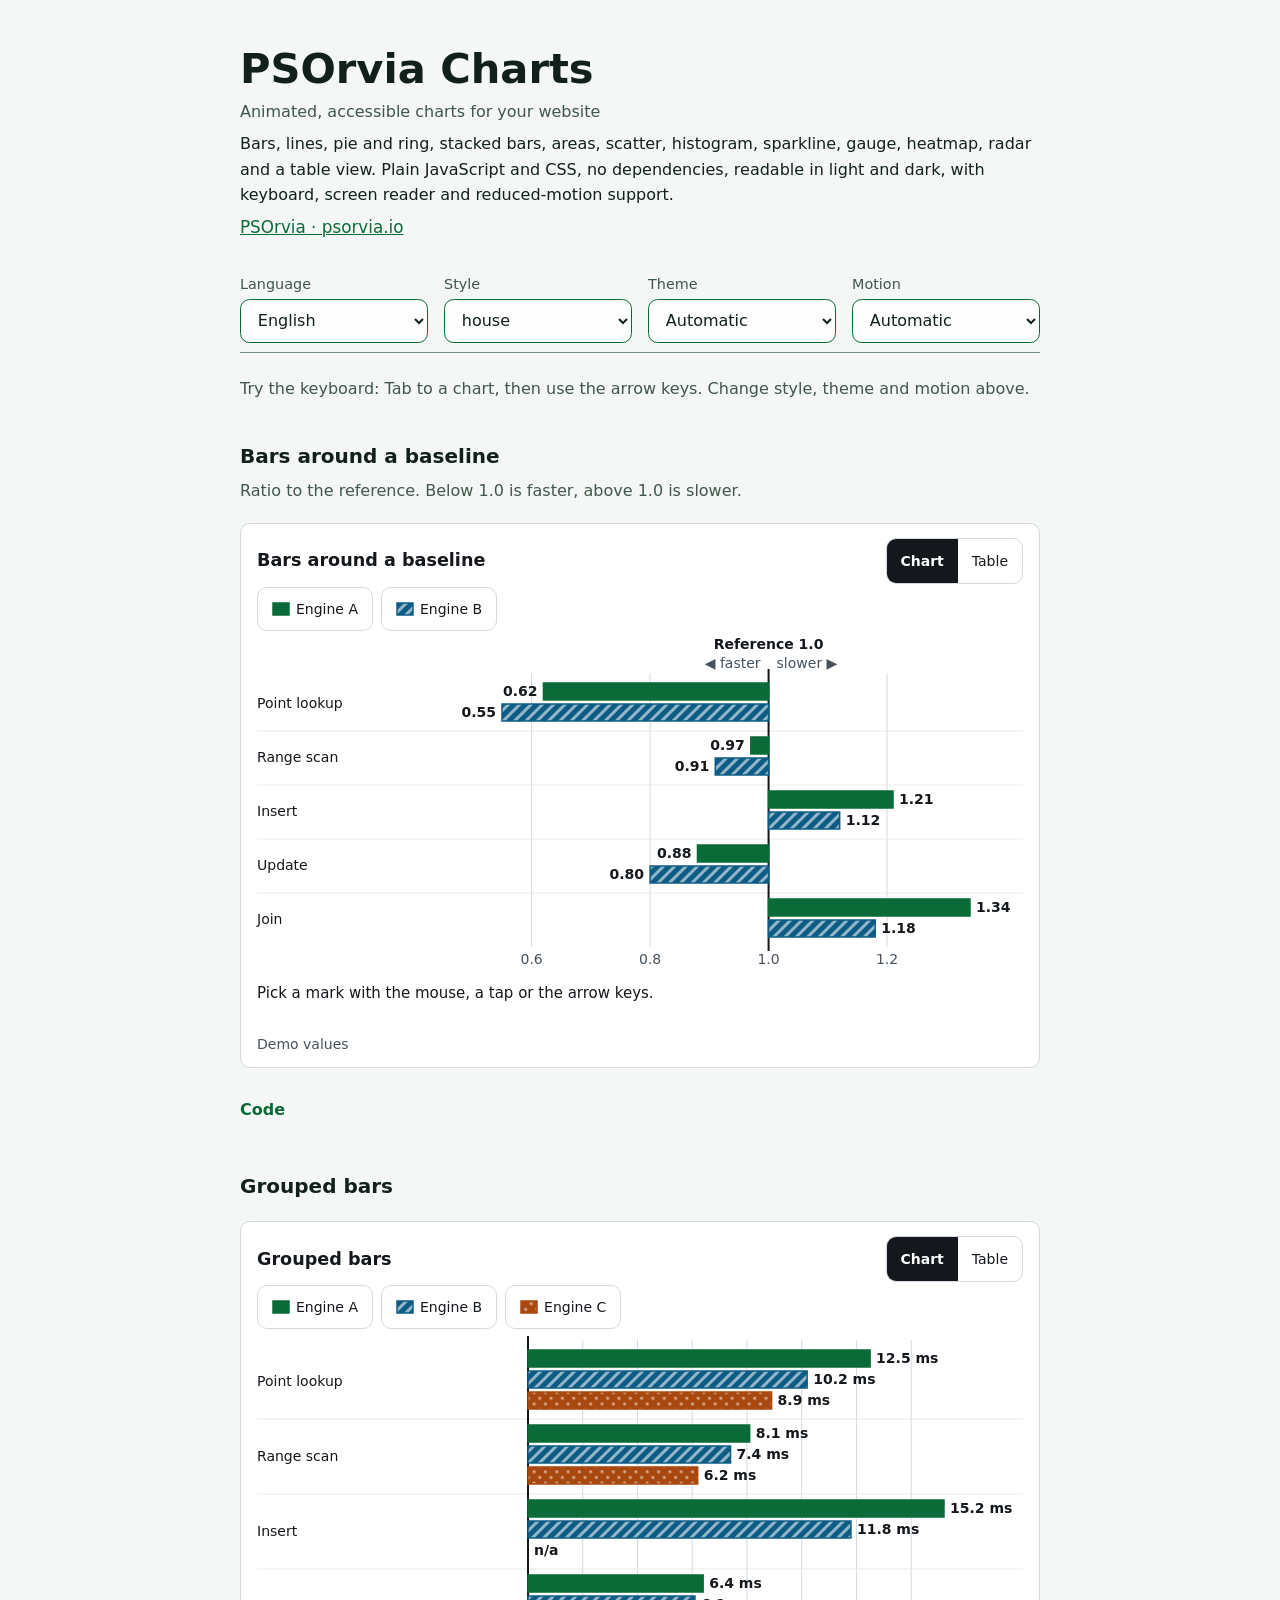
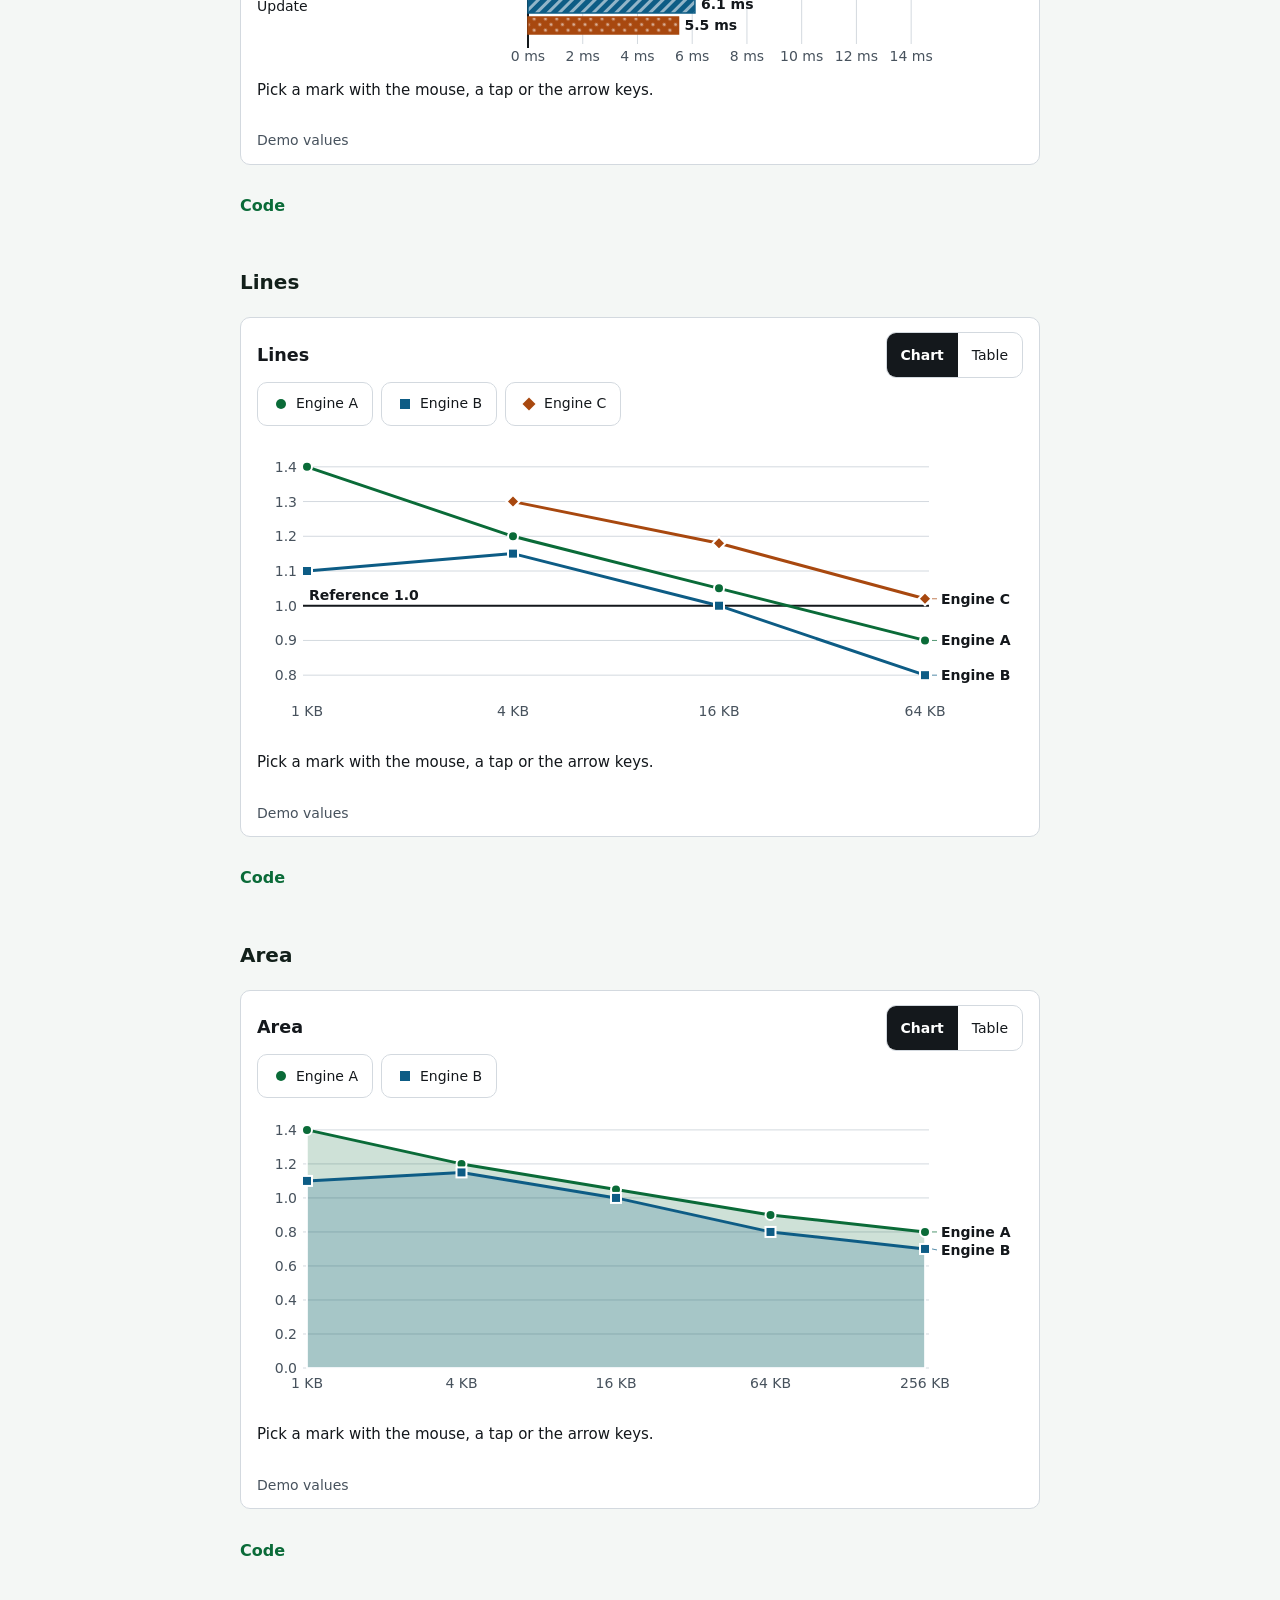
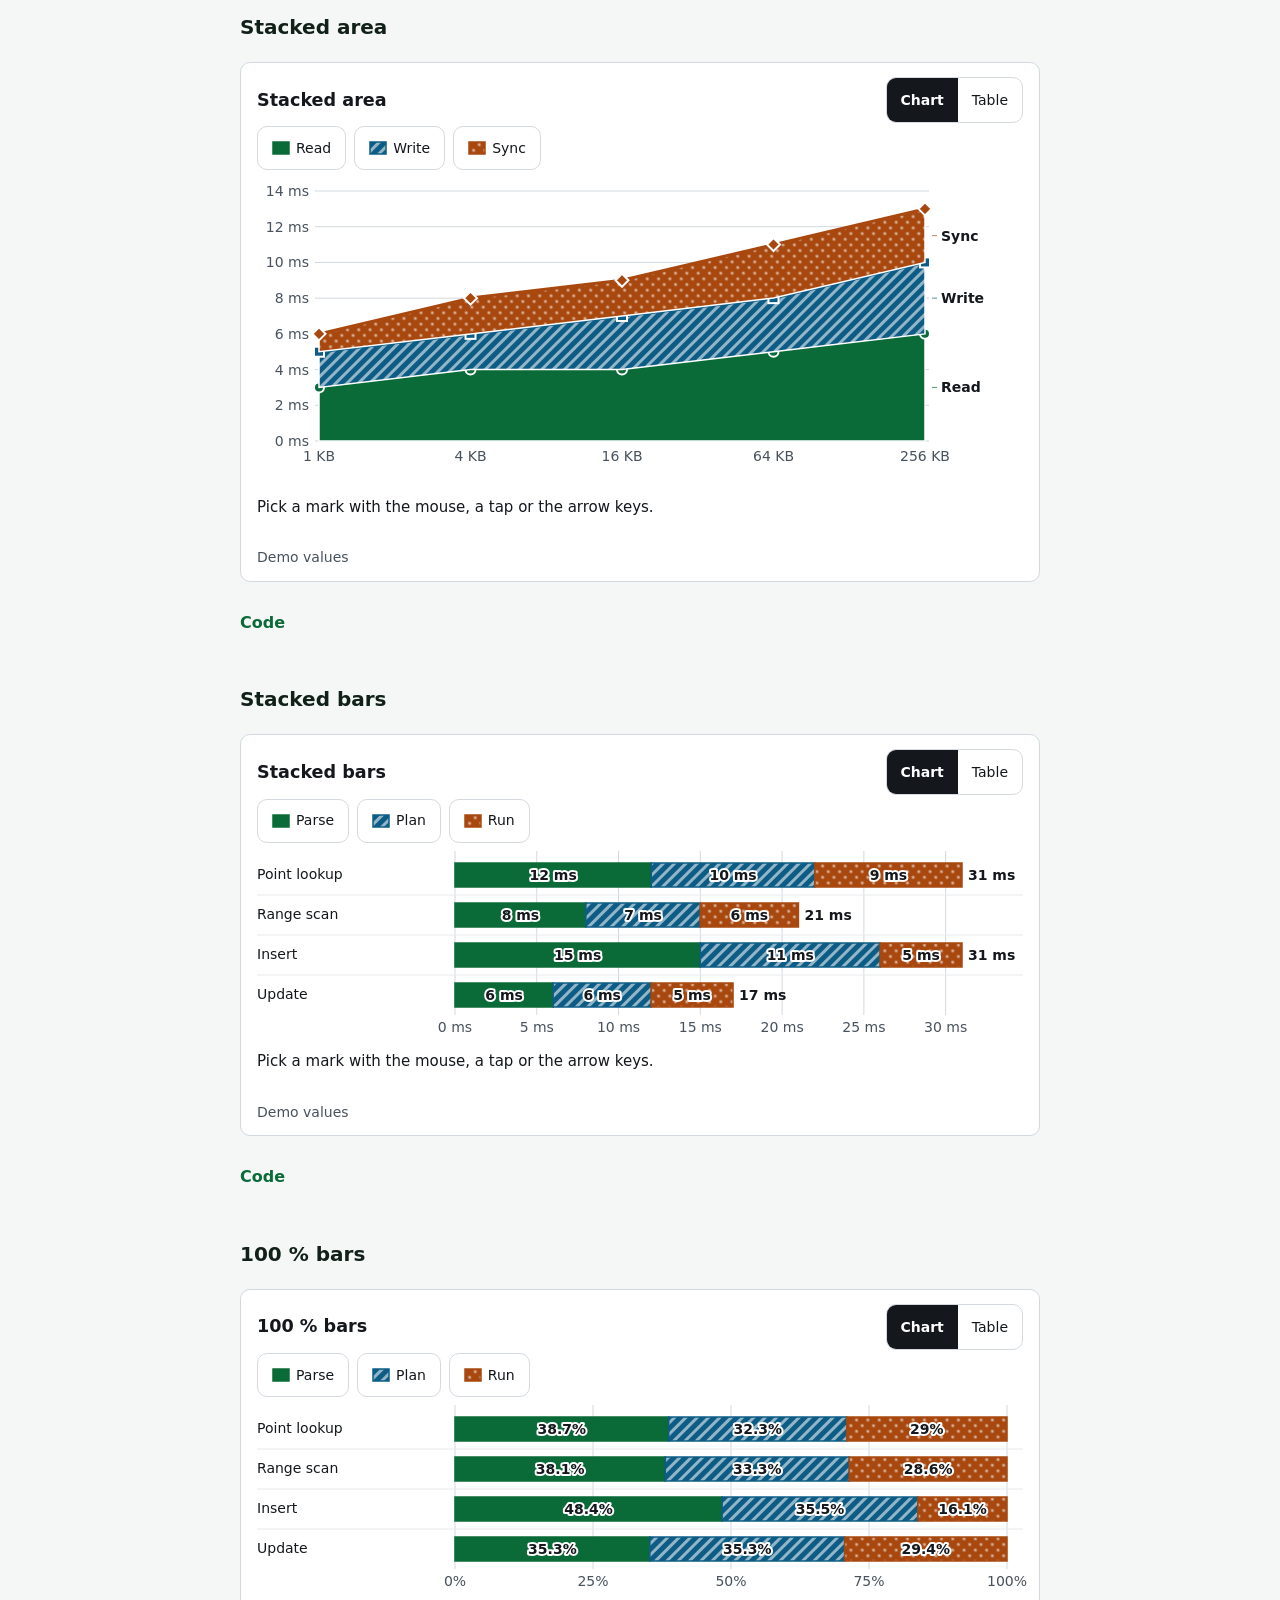
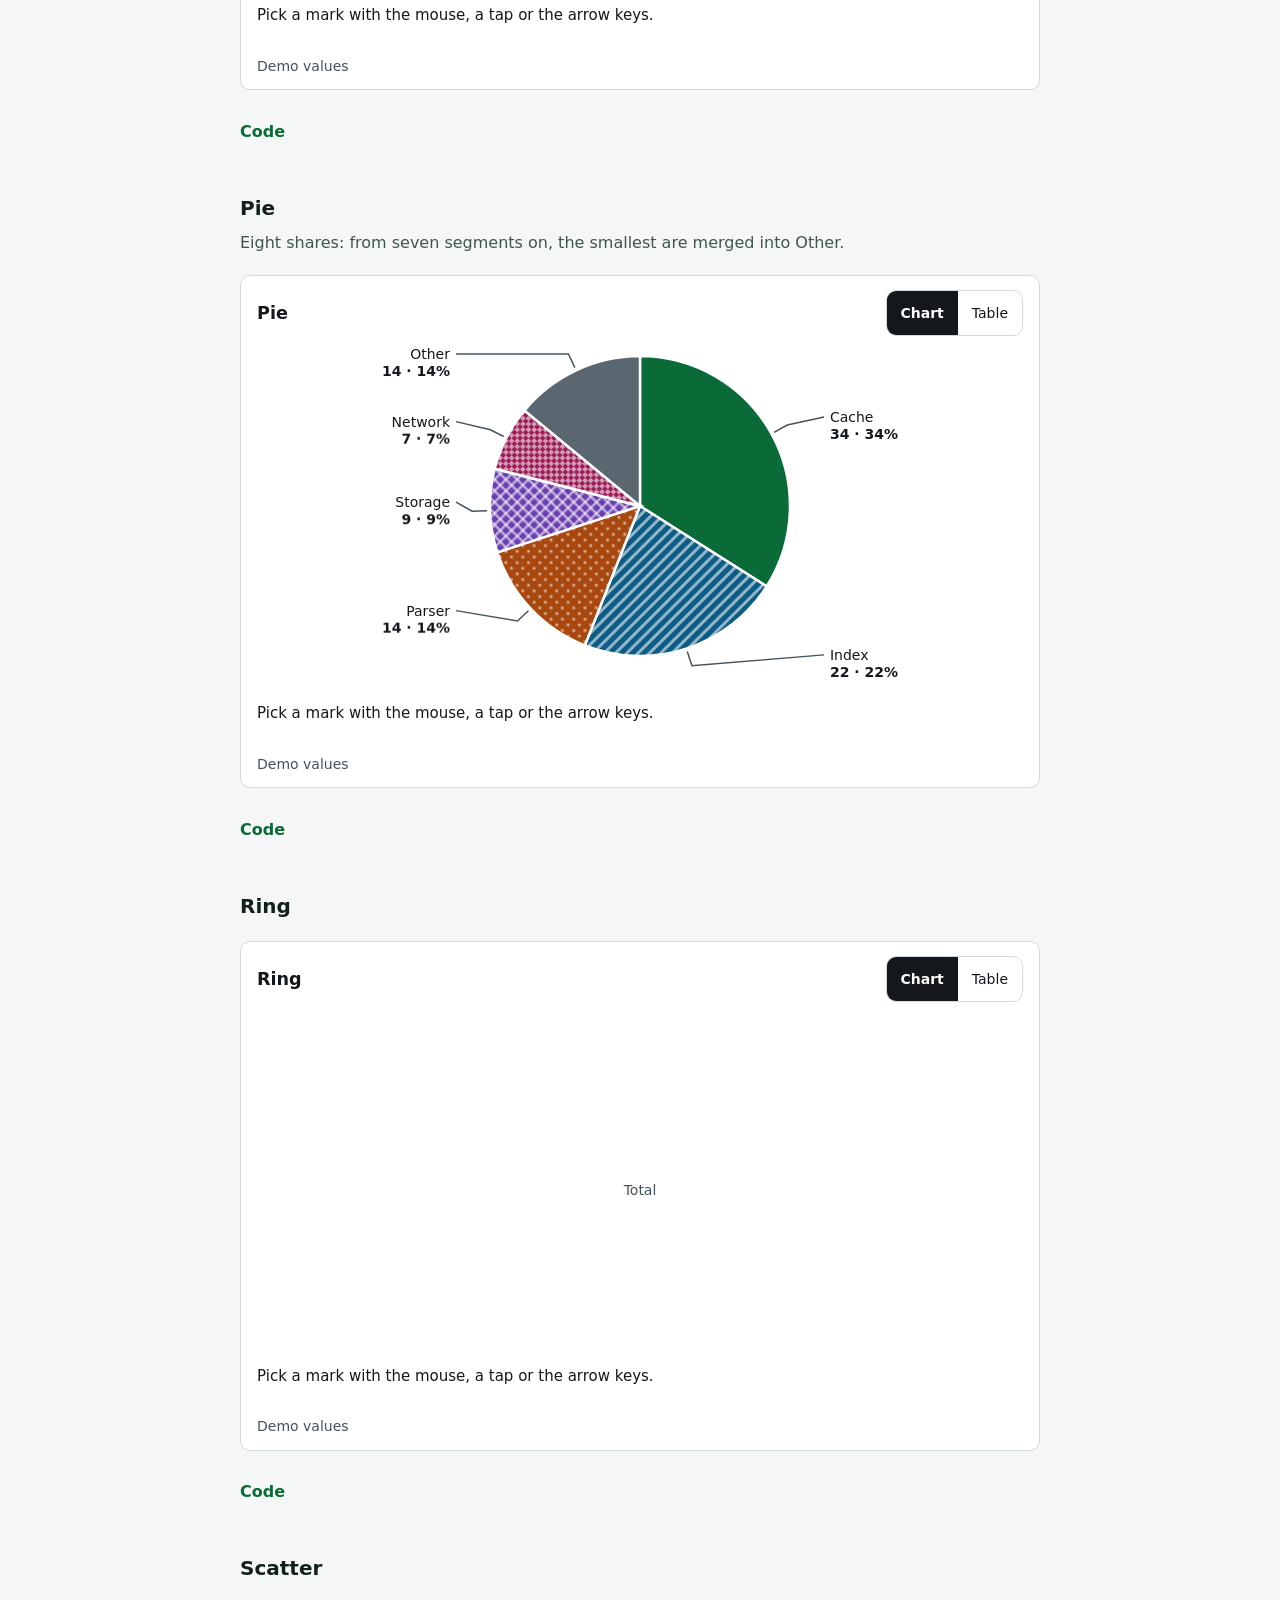
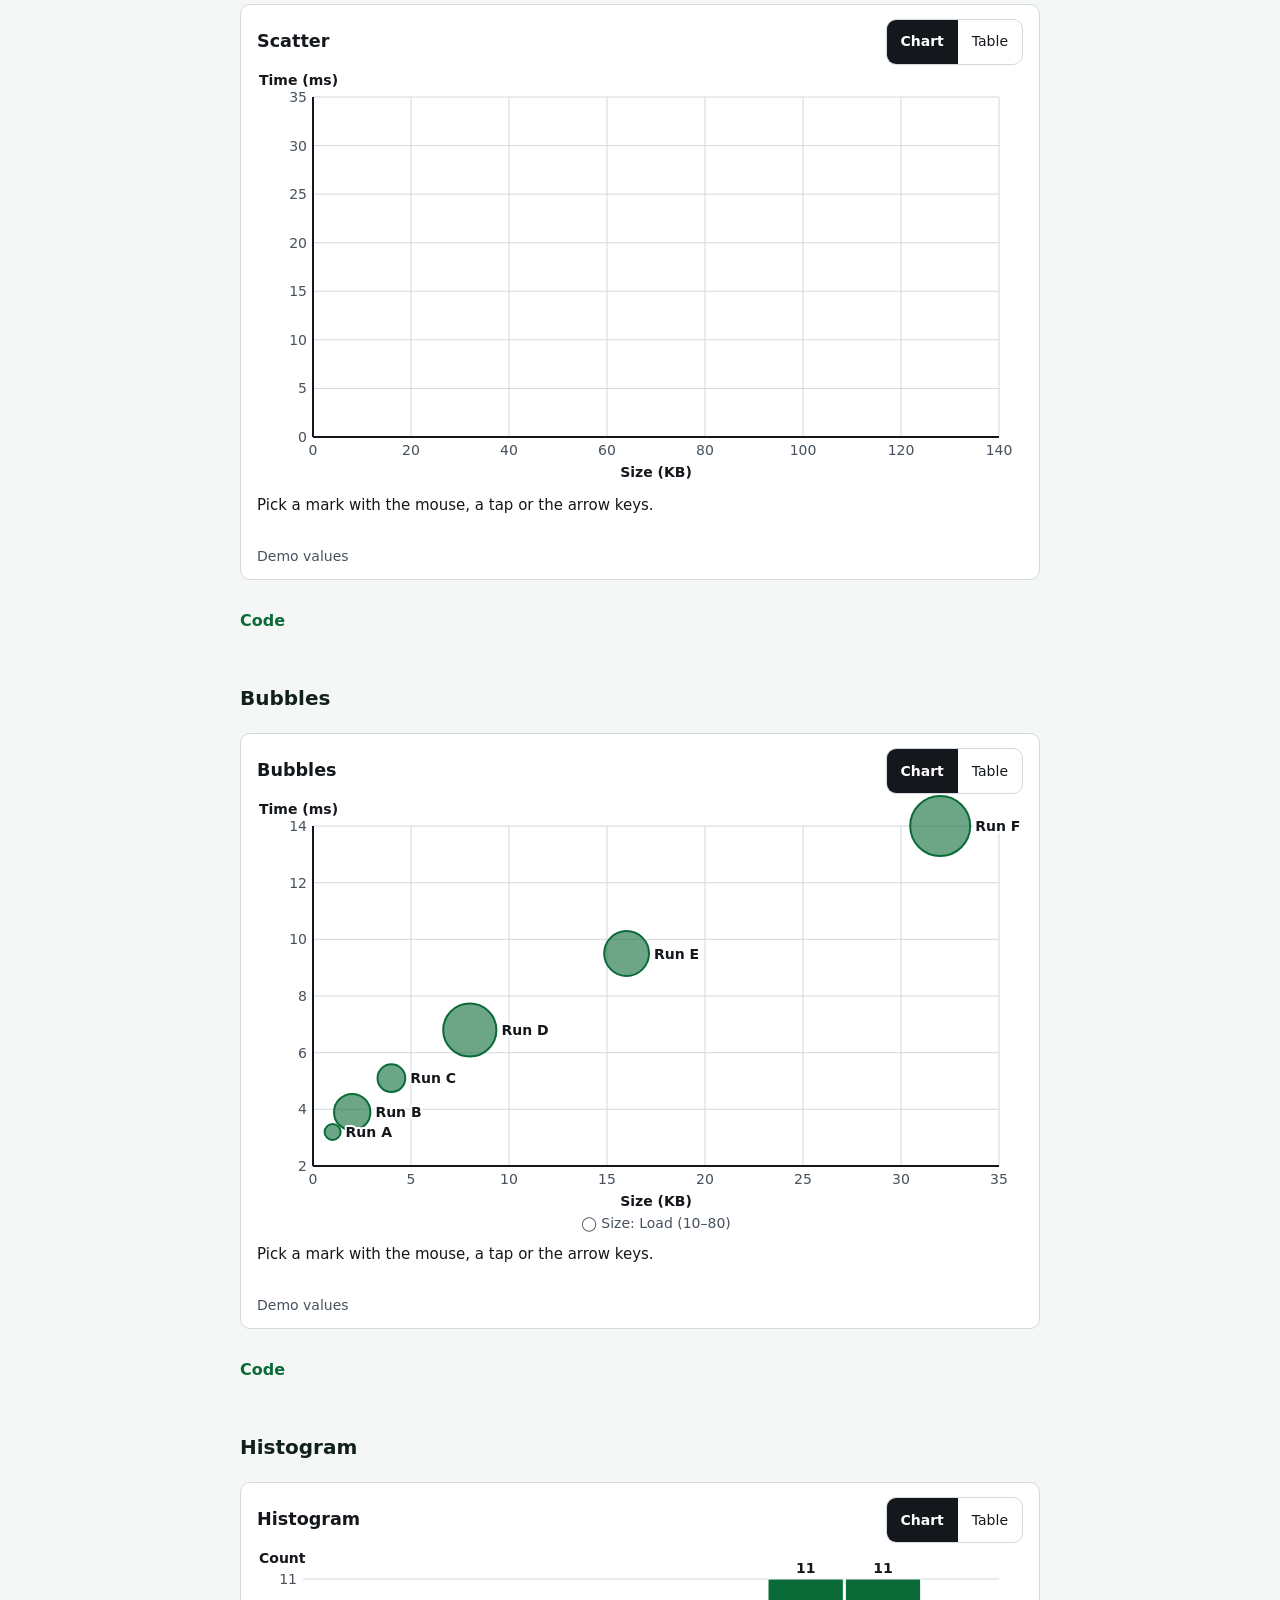
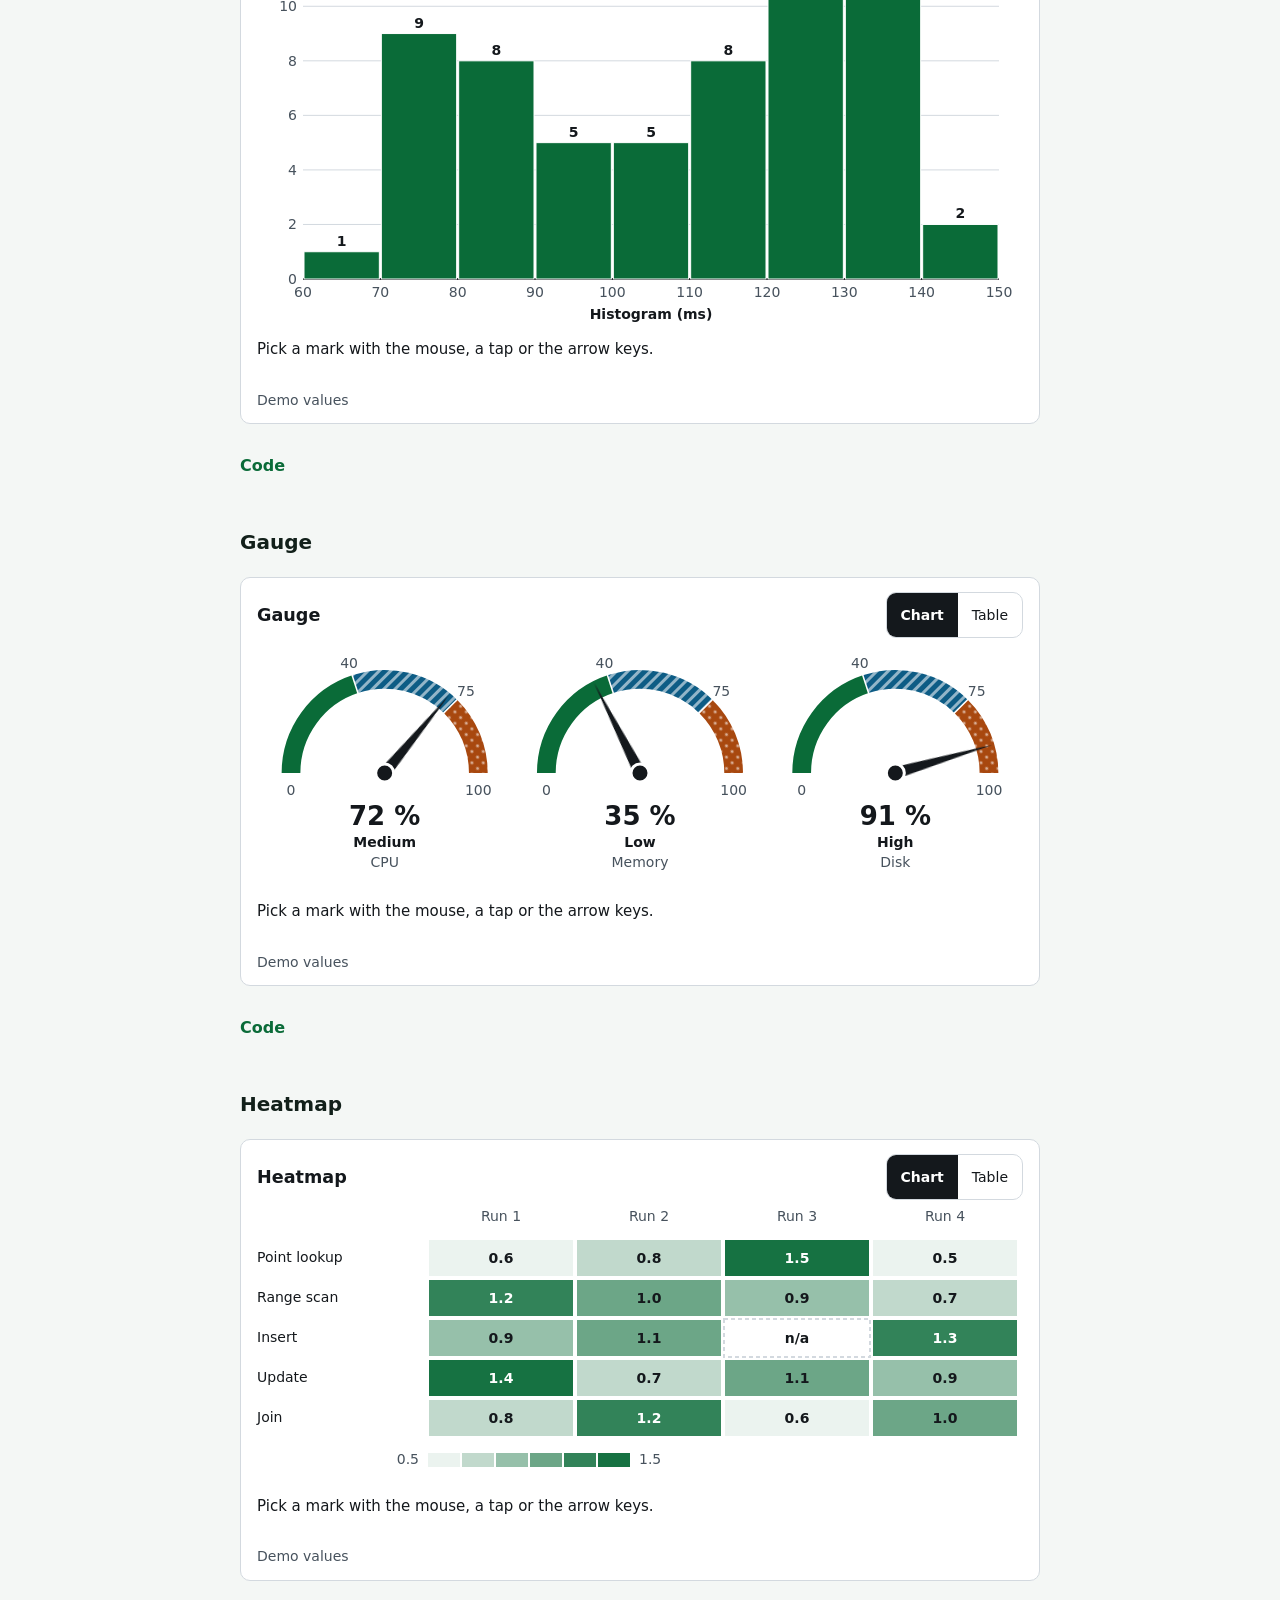
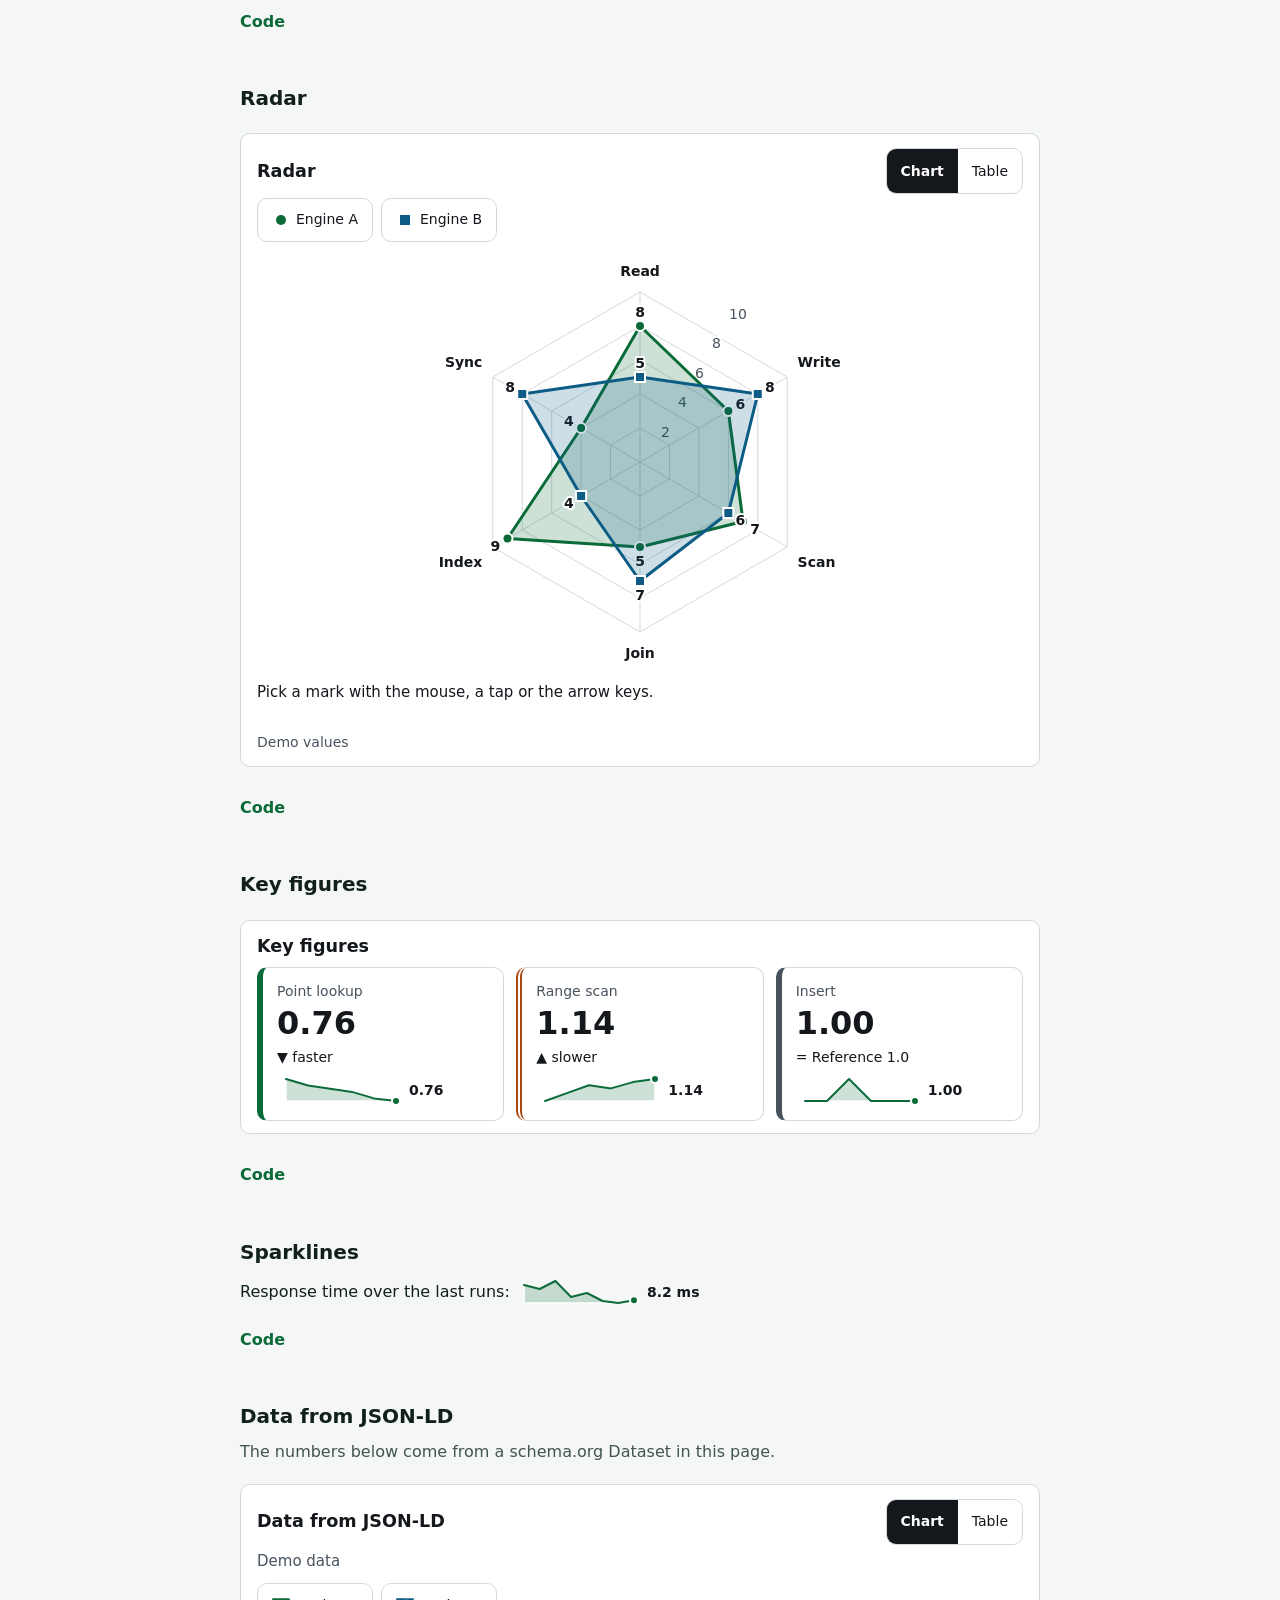
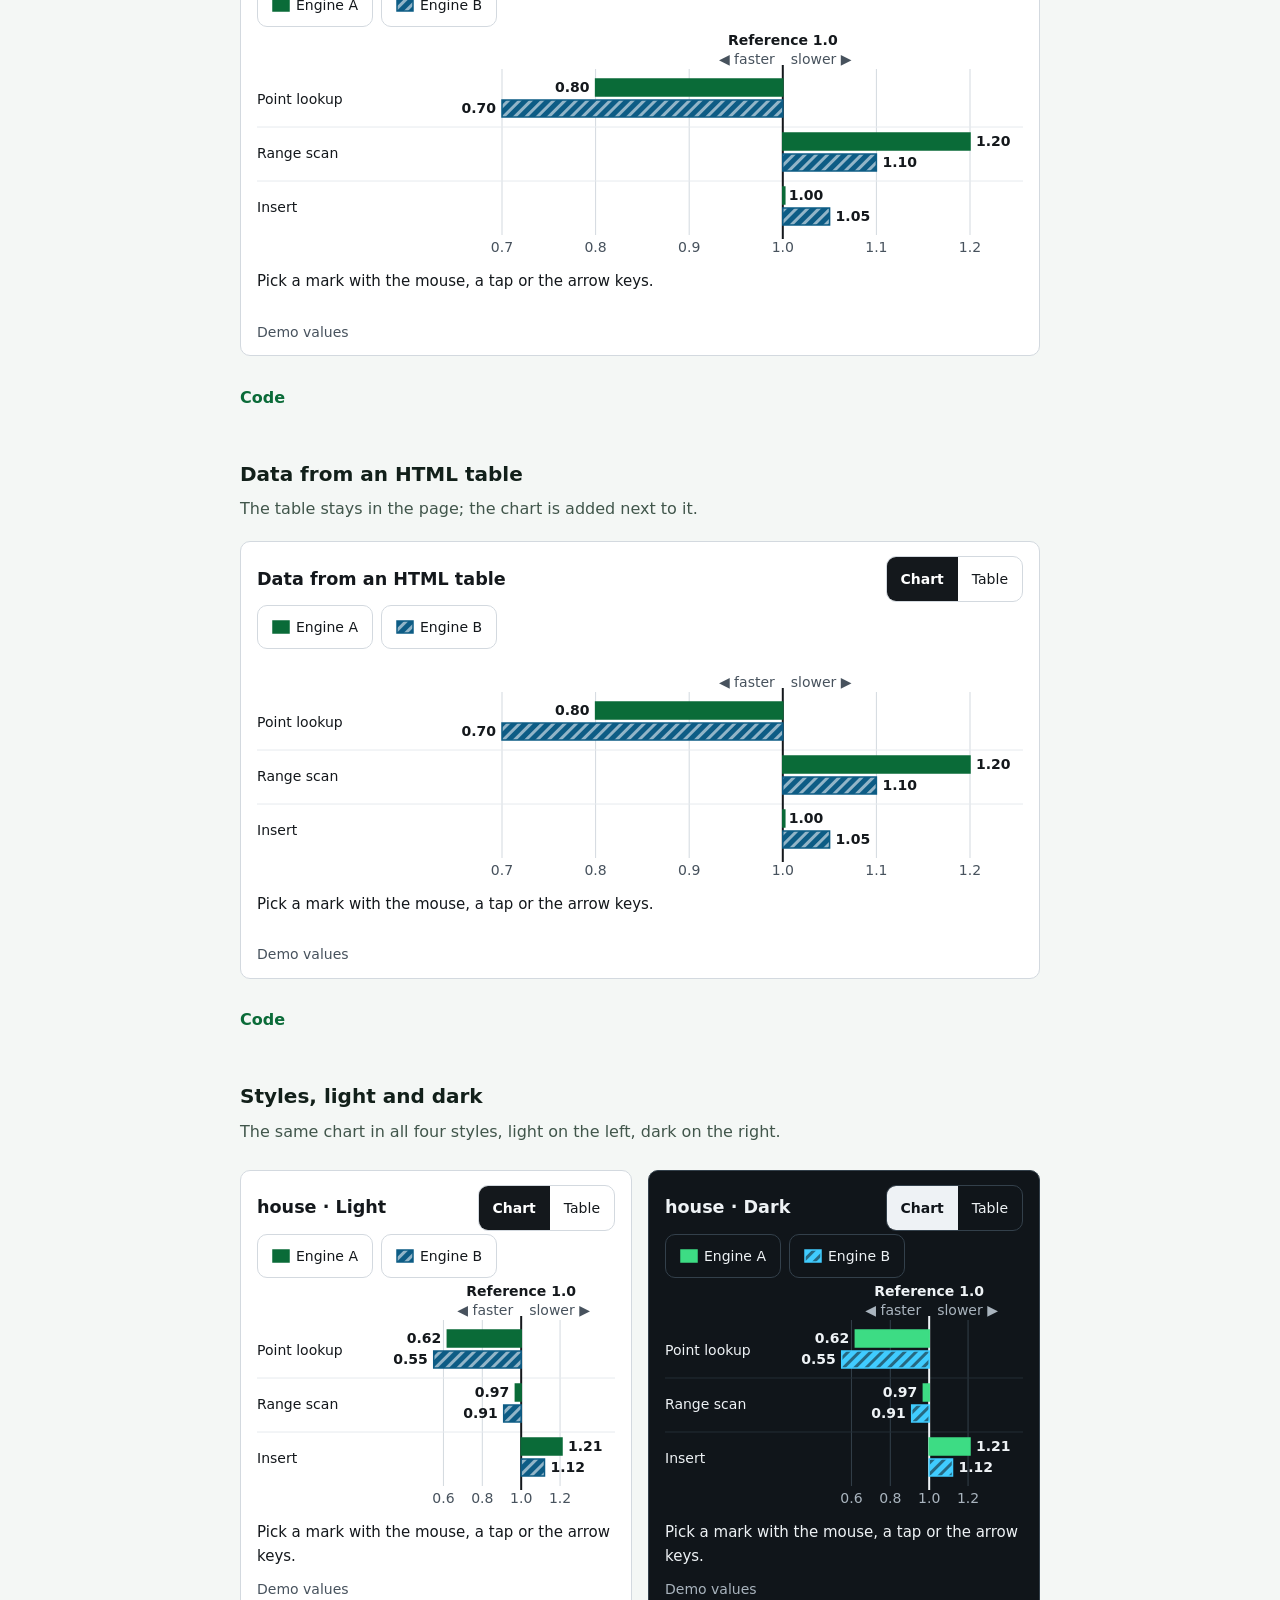
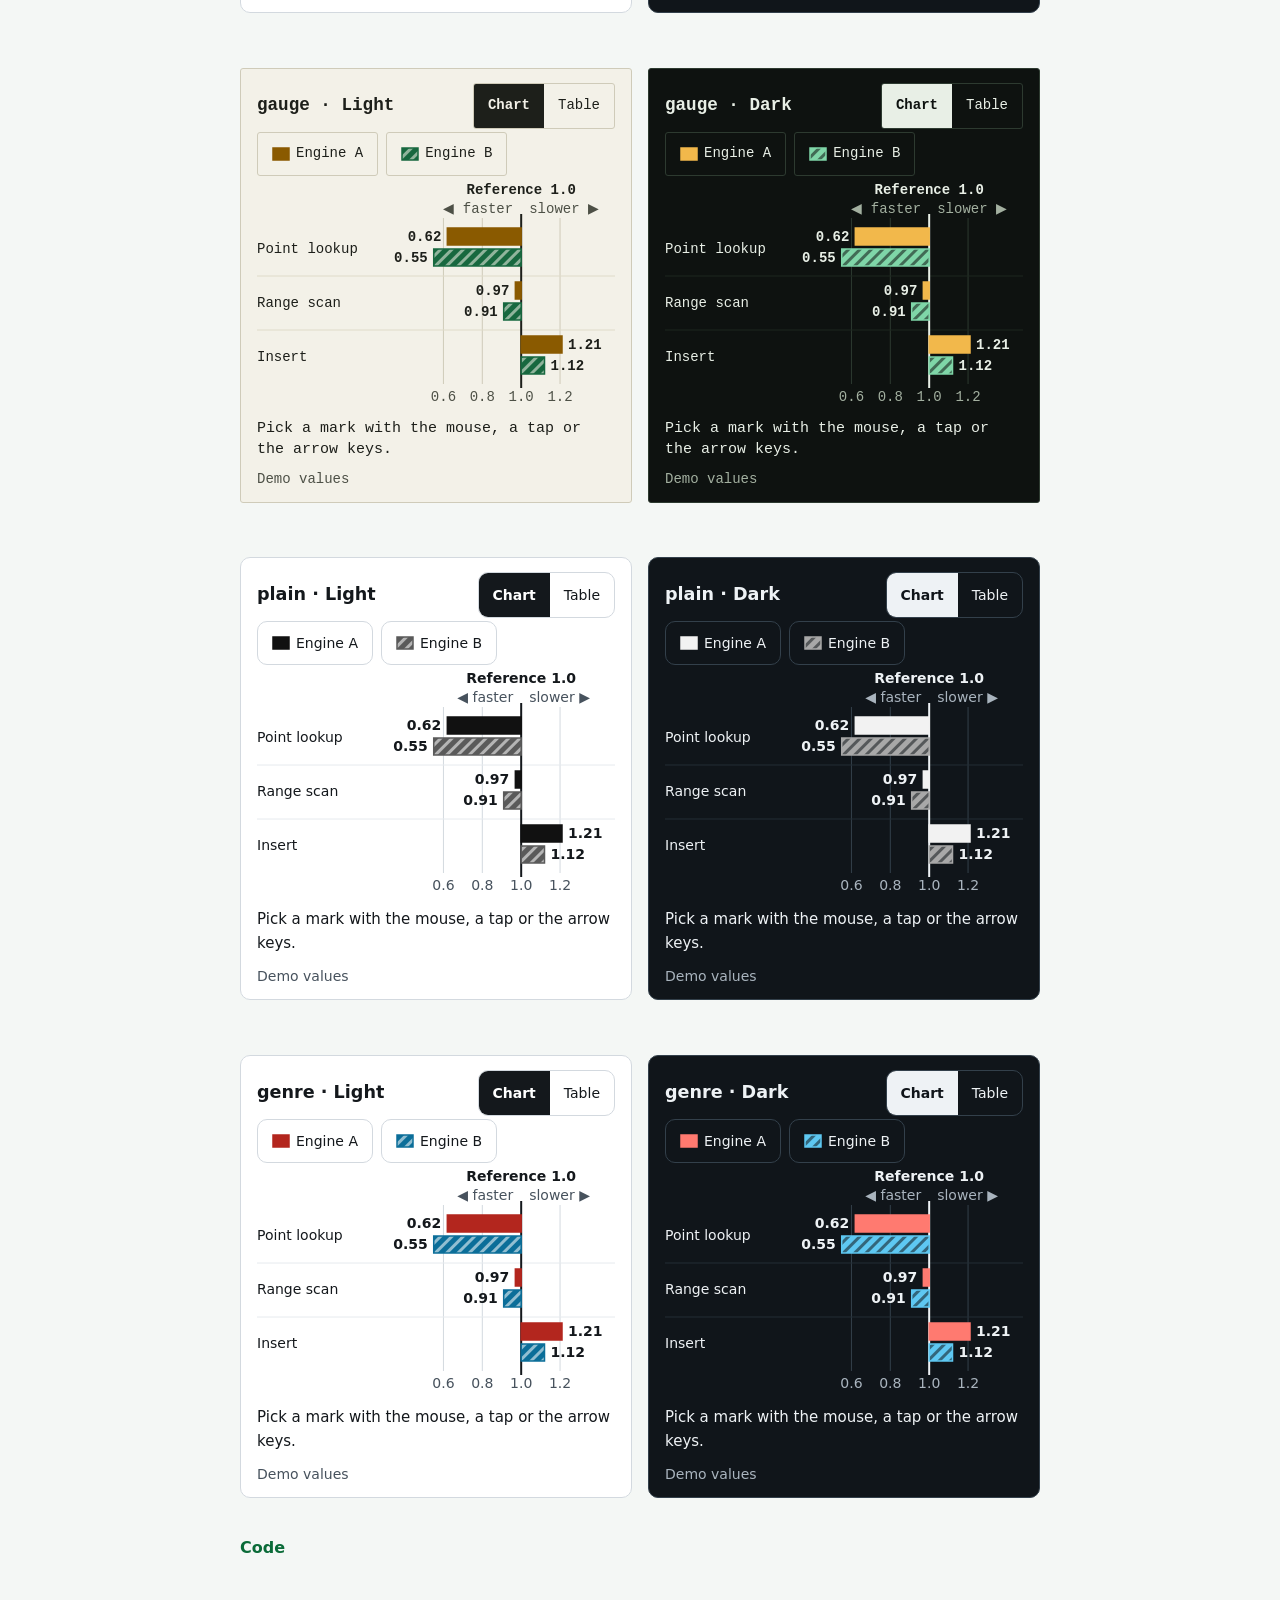
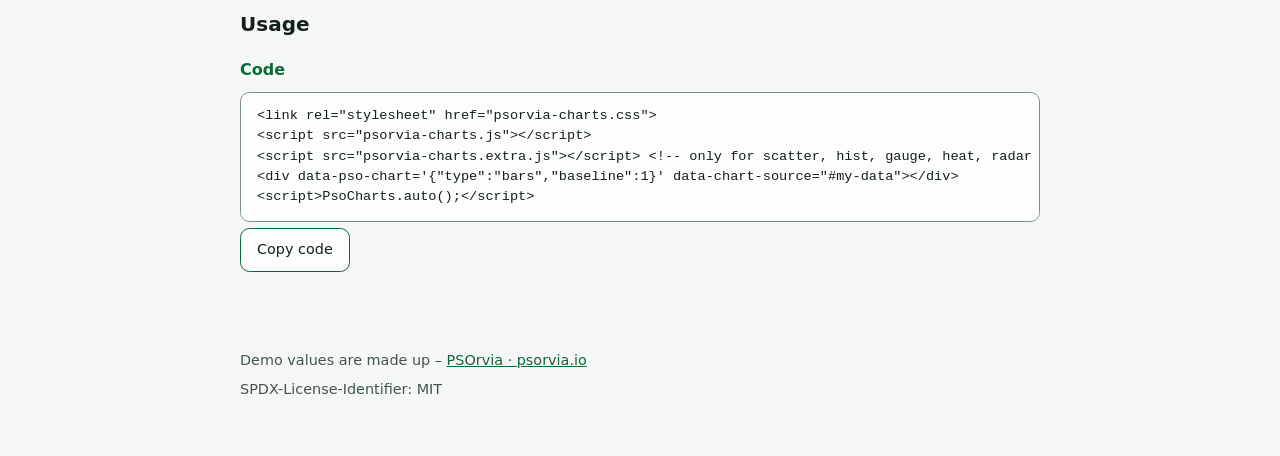
==== index.html @ 5dce67ec "Release 1.1.1: robust against empty and non-finite data, print support, demo page index.html" ====
<!doctype html>
<html lang="en">
<head>
<meta charset="utf-8">
<meta name="viewport" content="width=device-width,initial-scale=1">
<title>PSOrvia Charts</title>
<meta name="description" content="Animated, accessible charts for your website. Plain JavaScript and CSS, no dependencies.">
<link rel="stylesheet" href="psorvia-charts.css">
<style>
:root{color-scheme:light dark;--bg:#f4f7f5;--fg:#12201a;--mut:#41564b;--ac:#0a6b38;--card:rgba(255,255,255,.72);--ln:#7a8f84}
@media (prefers-color-scheme:dark){:root:not([data-theme=light]){--bg:#07100c;--fg:#e6f2ec;--mut:#9db5a9;--ac:#3ddc84;--card:rgba(7,16,12,.6);--ln:#5f7769}}
:root[data-theme=dark]{color-scheme:dark;--bg:#07100c;--fg:#e6f2ec;--mut:#9db5a9;--ac:#3ddc84;--card:rgba(7,16,12,.6);--ln:#5f7769}
:root[data-theme=light]{color-scheme:light}
*{box-sizing:border-box}
html,body{margin:0}
body{background:var(--bg);color:var(--fg);font:16px/1.6 system-ui,sans-serif;overflow-wrap:anywhere}
main{max-width:52rem;margin:0 auto;padding:5vh 16px 2rem}
h1{font-size:clamp(1.9rem,8vw,2.6rem);margin:0 0 .3rem;line-height:1.15}
h2{font-size:1.25rem;margin:2.4rem 0 .3rem}
p{margin:.4rem 0}
.mut{color:var(--mut)}
.brand{font-size:1.05rem;margin:.2rem 0 1rem}
.bar{display:grid;grid-template-columns:repeat(auto-fit,minmax(9.5rem,1fr));gap:.7rem 1rem;margin:1.4rem 0;position:sticky;top:0;z-index:5;background:var(--bg);padding:.6rem 0;border-bottom:1px solid var(--ln)}
.bar div{display:flex;flex-direction:column;gap:.15rem;min-width:0}
select{font:inherit;font-size:1rem;padding:.55rem .8rem;min-height:44px;border-radius:.6rem;border:1px solid var(--ac);background:var(--card);color:var(--fg);cursor:pointer;width:100%}
select:focus-visible,a:focus-visible,summary:focus-visible,button:focus-visible,pre:focus-visible{outline:3px solid var(--fg);outline-offset:2px}
label{font-size:.9rem;color:var(--mut)}
details{margin:.5rem 0 0}
summary{cursor:pointer;min-height:44px;display:flex;align-items:center;gap:.6rem;color:var(--ac);font-weight:600}
.cb{position:relative}
pre{margin:0;background:var(--card);border:1px solid var(--ln);padding:.8rem 1rem;border-radius:.6rem;overflow-x:auto;font:.85rem/1.5 ui-monospace,monospace;overflow-wrap:normal;white-space:pre}
.cp{font:inherit;font-size:.9rem;min-height:44px;min-width:44px;padding:.3rem 1rem;margin:.4rem 0;border-radius:.6rem;border:1px solid var(--ac);background:var(--card);color:var(--fg);cursor:pointer}
footer{max-width:52rem;margin:0 auto;padding:2rem 16px 3rem;font-size:.9rem;color:var(--mut)}
a{color:var(--ac)}
.skip{position:absolute;left:-999px}.skip:focus{left:8px;top:8px;background:var(--bg);padding:6px 10px;z-index:9}
.src{width:100%;border-collapse:collapse;font-size:.95rem;margin:.5rem 0}
.src th,.src td{padding:6px 10px;border-bottom:1px solid var(--ln);text-align:left}.src td{text-align:right}
.grid{display:grid;grid-template-columns:1fr 1fr;gap:1rem}
@media (max-width:700px){.grid{grid-template-columns:1fr}}
.grid>div{min-width:0}
@media (prefers-reduced-motion:reduce){html{scroll-behavior:auto}}
</style>
</head>
<body>
<a class="skip" href="#main" id="skip"></a>
<main id="main">
<h1>PSOrvia Charts</h1>
<p id="tag" class="mut"></p>
<p id="intro"></p>
<p class="brand"><a href="https://psorvia.io">PSOrvia &middot; psorvia.io</a></p>
<div class="bar" role="group" id="ctl">
<div><label for="lg" id="lgl"></label><select id="lg"></select></div>
<div><label for="st" id="stl"></label><select id="st"><option value="house">house</option><option value="gauge">gauge</option><option value="plain">plain</option><option value="genre">genre</option></select></div>
<div><label for="th" id="thl"></label><select id="th"><option value="auto"></option><option value="light"></option><option value="dark"></option></select></div>
<div><label for="mo" id="mol"></label><select id="mo"><option value="auto"></option><option value="off"></option></select></div>
</div>
<p id="cap" class="mut"></p>
<div id="ex"></div>
<script type="application/ld+json" id="ld-demo">{"@context":"https://schema.org","@type":"Dataset","name":"Demo","description":"Demo data","creator":{"@type":"Organization","name":"Petit Souris"},"measurementTechnique":"Demo values","license":"https://creativecommons.org/publicdomain/zero/1.0/","variableMeasured":[{"@type":"PropertyValue","name":"Engine A","valueReference":[{"@type":"PropertyValue","name":"Point lookup","value":0.8},{"@type":"PropertyValue","name":"Range scan","value":1.2},{"@type":"PropertyValue","name":"Insert","value":1.0}]},{"@type":"PropertyValue","name":"Engine B","valueReference":[{"@type":"PropertyValue","name":"Point lookup","value":0.7},{"@type":"PropertyValue","name":"Range scan","value":1.1},{"@type":"PropertyValue","name":"Insert","value":1.05}]}]}</script>
<table id="src-table" class="src" hidden><caption></caption><thead><tr><th scope="col"></th><th scope="col">Engine A</th><th scope="col">Engine B</th></tr></thead><tbody>
<tr><th scope="row">Point lookup</th><td data-value="0.8">0.80</td><td data-value="0.7">0.70</td></tr>
<tr><th scope="row">Range scan</th><td data-value="1.2">1.20</td><td data-value="1.1">1.10</td></tr>
<tr><th scope="row">Insert</th><td data-value="1">1.00</td><td data-value="1.05">1.05</td></tr>
</tbody></table>
<h2 id="us"></h2>
<div id="usage"></div>
</main>
<footer><p><span id="cr"></span> &ndash; <a href="https://psorvia.io">PSOrvia &middot; psorvia.io</a></p><p>SPDX-License-Identifier: MIT</p></footer>
<script type="application/json" id="i18n">{"en": {"name": "English", "tag": "Animated, accessible charts for your website", "intro": "Bars, lines, pie and ring, stacked bars, areas, scatter, histogram, sparkline, gauge, heatmap, radar and a table view. Plain JavaScript and CSS, no dependencies, readable in light and dark, with keyboard, screen reader and reduced-motion support.", "caption": "Try the keyboard: Tab to a chart, then use the arrow keys. Change style, theme and motion above.", "lang": "Language", "style": "Style", "theme": "Theme", "motion": "Motion", "auto": "Automatic", "light": "Light", "dark": "Dark", "off": "Off", "usage": "Usage", "skip": "Skip to content", "credit": "Demo values are made up", "h_bars": "Bars around a baseline", "t_bars": "Ratio to the reference. Below 1.0 is faster, above 1.0 is slower.", "h_group": "Grouped bars", "h_lines": "Lines", "h_tiles": "Key figures", "h_ld": "Data from JSON-LD", "t_ld": "The numbers below come from a schema.org Dataset in this page.", "h_tab": "Data from an HTML table", "t_tab": "The table stays in the page; the chart is added next to it.", "ref": "Reference 1.0", "faster": "faster", "slower": "slower", "case": "Case", "src": "Demo values", "chart": "Chart", "table": "Table", "view": "View", "na": "n/a", "hint": "Pick a mark with the mouse, a tap or the arrow keys.", "keys": "Arrow keys move between marks, Home and End jump, Escape clears.", "h_new": "More chart types", "h_pie": "Pie", "h_donut": "Ring", "t_pie": "Eight shares: from seven segments on, the smallest are merged into Other.", "h_stack": "Stacked bars", "h_pct": "100 % bars", "h_area": "Area", "h_sarea": "Stacked area", "h_scatter": "Scatter", "h_bubble": "Bubbles", "h_hist": "Histogram", "h_spark": "Sparklines", "t_spark": "Response time over the last runs:", "h_gauge": "Gauge", "h_heat": "Heatmap", "h_radar": "Radar", "bl": "Low", "bm": "Medium", "bh": "High", "other": "Other", "sum": "Total", "mean": "Average", "share": "Share", "count": "Count", "range": "Range", "size": "Size", "x_size": "Size", "x_time": "Time", "x_load": "Load", "copy": "Copy code", "copied": "Copied", "code": "Code", "h_styles": "Styles, light and dark", "t_styles": "The same chart in all four styles, light on the left, dark on the right."}, "de": {"name": "Deutsch", "tag": "Animierte, barrierefreie Diagramme für deine Website", "intro": "Balken, Linien, Kreis und Ring, gestapelte Balken, Flächen, Streudiagramm, Histogramm, Sparkline, Tacho, Heatmap, Radar und eine Tabellenansicht. Reines JavaScript und CSS, ohne Abhängigkeiten, in Hell und Dunkel gut lesbar, mit Tastatur-, Screenreader- und Reduced-Motion-Unterstützung.", "caption": "Probier die Tastatur: Mit Tab zu einem Diagramm, dann die Pfeiltasten. Stil, Farbschema und Bewegung stellst du oben um.", "lang": "Sprache", "style": "Stil", "theme": "Farbschema", "motion": "Bewegung", "auto": "Automatisch", "light": "Hell", "dark": "Dunkel", "off": "Aus", "usage": "Einbindung", "skip": "Zum Inhalt springen", "credit": "Die Demo-Werte sind erfunden", "h_bars": "Balken um eine Bezugslinie", "t_bars": "Verhältnis zur Referenz. Unter 1,0 ist schneller, über 1,0 ist langsamer.", "h_group": "Gruppierte Balken", "h_lines": "Linien", "h_tiles": "Kennzahlen", "h_ld": "Daten aus JSON-LD", "t_ld": "Die Zahlen unten stammen aus einem schema.org-Dataset in dieser Seite.", "h_tab": "Daten aus einer HTML-Tabelle", "t_tab": "Die Tabelle bleibt in der Seite; das Diagramm kommt daneben.", "ref": "Referenz 1,0", "faster": "schneller", "slower": "langsamer", "case": "Fall", "src": "Demo-Werte", "chart": "Diagramm", "table": "Tabelle", "view": "Ansicht", "na": "k. A.", "hint": "Wähle eine Marke mit Maus, Tipp oder Pfeiltasten.", "keys": "Pfeiltasten wechseln zwischen den Marken, Pos1 und Ende springen, Escape hebt die Auswahl auf.", "h_new": "Weitere Diagrammarten", "h_pie": "Kreis", "h_donut": "Ring", "t_pie": "Acht Anteile: ab sieben Segmenten werden die kleinsten zu „Sonstiges“ zusammengefasst.", "h_stack": "Gestapelte Balken", "h_pct": "100-%-Balken", "h_area": "Fläche", "h_sarea": "Gestapelte Fläche", "h_scatter": "Streudiagramm", "h_bubble": "Blasen", "h_hist": "Histogramm", "h_spark": "Sparklines", "t_spark": "Antwortzeit der letzten Läufe:", "h_gauge": "Tacho", "h_heat": "Heatmap", "h_radar": "Radar", "bl": "Niedrig", "bm": "Mittel", "bh": "Hoch", "other": "Sonstiges", "sum": "Summe", "mean": "Mittelwert", "share": "Anteil", "count": "Anzahl", "range": "Bereich", "size": "Größe", "x_size": "Größe", "x_time": "Zeit", "x_load": "Last", "copy": "Code kopieren", "copied": "Kopiert", "code": "Code", "h_styles": "Stile, hell und dunkel", "t_styles": "Dasselbe Diagramm in allen vier Stilen, links hell, rechts dunkel."}, "bg": {"name": "Български", "tag": "Анимирани, достъпни диаграми за вашия уебсайт", "intro": "Стълбове, линии, кръгова диаграма и пръстен, натрупани стълбове, площи, точкова диаграма, хистограма, спарклайн, скоростомер, топлинна карта, радар и изглед като таблица. Чист JavaScript и CSS без зависимости, четлив на светла и тъмна тема, с поддръжка на клавиатура, екранен четец и намалено движение.", "caption": "Опитайте с клавиатурата: с Tab стигнете до диаграма, после използвайте стрелките. Стилът, темата и движението се сменят отгоре.", "lang": "Език", "style": "Стил", "theme": "Тема", "motion": "Движение", "auto": "Автоматично", "light": "Светла", "dark": "Тъмна", "off": "Изкл.", "usage": "Използване", "skip": "Към съдържанието", "credit": "Демонстрационните стойности са измислени", "h_bars": "Колони около базова линия", "t_bars": "Съотношение към еталона. Под 1,0 е по-бързо, над 1,0 е по-бавно.", "h_group": "Групирани колони", "h_lines": "Линии", "h_tiles": "Ключови показатели", "h_ld": "Данни от JSON-LD", "t_ld": "Числата по-долу идват от набор от данни по schema.org (Dataset) в тази страница.", "h_tab": "Данни от HTML таблица", "t_tab": "Таблицата остава в страницата; диаграмата се добавя до нея.", "ref": "Еталон 1,0", "faster": "по-бързо", "slower": "по-бавно", "case": "Случай", "src": "Демонстрационни стойности", "chart": "Диаграма", "table": "Таблица", "view": "Изглед", "na": "няма данни", "hint": "Изберете маркер с мишката, с докосване или със стрелките.", "keys": "Стрелките местят между маркерите, Home и End скачат в началото и края, Escape отменя избора.", "h_new": "Още видове диаграми", "h_pie": "Кръгова", "h_donut": "Пръстен", "t_pie": "Осем дяла: от седем сегмента нагоре най-малките се обединяват в „Други“.", "h_stack": "Натрупани стълбове", "h_pct": "100 % стълбове", "h_area": "Площ", "h_sarea": "Натрупана площ", "h_scatter": "Точкова", "h_bubble": "Мехурчета", "h_hist": "Хистограма", "h_spark": "Спарклайни", "t_spark": "Време за отговор при последните изпълнения:", "h_gauge": "Скоростомер", "h_heat": "Топлинна карта", "h_radar": "Радар", "bl": "Ниско", "bm": "Средно", "bh": "Високо", "other": "Други", "sum": "Сума", "mean": "Средно", "share": "Дял", "count": "Брой", "range": "Диапазон", "size": "Размер", "x_size": "Размер", "x_time": "Време", "x_load": "Натоварване", "copy": "Копиране на кода", "copied": "Копирано", "code": "Код", "h_styles": "Стилове, светли и тъмни", "t_styles": "Една и съща диаграма в четирите стила, вляво светла, вдясно тъмна."}, "cs": {"name": "Čeština", "tag": "Animované, přístupné grafy pro váš web", "intro": "Sloupce, čáry, koláč a prstenec, skládané sloupce, plochy, bodový graf, histogram, sparkline, tachometr, teplotní mapa, paprskový graf a tabulkové zobrazení. Čisté JavaScript a CSS bez závislostí, dobře čitelné ve světlém i tmavém režimu, s podporou klávesnice, čtečky obrazovky a omezeného pohybu.", "caption": "Vyzkoušejte klávesnici: klávesou Tab přejděte na graf a pak použijte šipky. Styl, motiv a pohyb přepnete nahoře.", "lang": "Jazyk", "style": "Styl", "theme": "Motiv", "motion": "Pohyb", "auto": "Automaticky", "light": "Světlý", "dark": "Tmavý", "off": "Vypnuto", "usage": "Použití", "skip": "Přejít na obsah", "credit": "Ukázkové hodnoty jsou vymyšlené", "h_bars": "Sloupce kolem základní linie", "t_bars": "Poměr k referenci. Pod 1,0 je rychlejší, nad 1,0 je pomalejší.", "h_group": "Seskupené sloupce", "h_lines": "Čáry", "h_tiles": "Klíčová čísla", "h_ld": "Data z JSON-LD", "t_ld": "Čísla níže pocházejí ze schema.org Dataset na této stránce.", "h_tab": "Data z HTML tabulky", "t_tab": "Tabulka zůstává na stránce; graf se přidá vedle ní.", "ref": "Reference 1,0", "faster": "rychlejší", "slower": "pomalejší", "case": "Případ", "src": "Ukázkové hodnoty", "chart": "Graf", "table": "Tabulka", "view": "Zobrazení", "na": "není k dispozici", "hint": "Značku vyberete myší, klepnutím nebo šipkami.", "keys": "Šipky přecházejí mezi značkami, Home a End skáčou na začátek a konec, Escape zruší výběr.", "h_new": "Další druhy grafů", "h_pie": "Koláč", "h_donut": "Prstenec", "t_pie": "Osm podílů: od sedmi výsečí se nejmenší sloučí do „Ostatní“.", "h_stack": "Skládané sloupce", "h_pct": "100% sloupce", "h_area": "Plocha", "h_sarea": "Skládaná plocha", "h_scatter": "Bodový", "h_bubble": "Bubliny", "h_hist": "Histogram", "h_spark": "Sparklines", "t_spark": "Doba odezvy v posledních během:", "h_gauge": "Tachometr", "h_heat": "Teplotní mapa", "h_radar": "Paprskový", "bl": "Nízká", "bm": "Střední", "bh": "Vysoká", "other": "Ostatní", "sum": "Součet", "mean": "Průměr", "share": "Podíl", "count": "Počet", "range": "Rozsah", "size": "Velikost", "x_size": "Velikost", "x_time": "Čas", "x_load": "Zátěž", "copy": "Kopírovat kód", "copied": "Zkopírováno", "code": "Kód", "h_styles": "Styly, světlé a tmavé", "t_styles": "Stejný graf ve všech čtyřech stylech, vlevo světlý, vpravo tmavý."}, "da": {"name": "Dansk", "tag": "Animerede, tilgængelige diagrammer til din hjemmeside", "intro": "Søjler, linjer, cirkel og ring, stablede søjler, arealer, punktdiagram, histogram, sparkline, måler, varmekort, radar og en tabelvisning. Ren JavaScript og CSS uden afhængigheder, letlæselig i lys og mørk, med understøttelse af tastatur, skærmlæser og reduceret bevægelse.", "caption": "Prøv tastaturet: Tab til et diagram, og brug derefter piletasterne. Du skifter stil, tema og bevægelse oven over.", "lang": "Sprog", "style": "Stil", "theme": "Tema", "motion": "Bevægelse", "auto": "Automatisk", "light": "Lys", "dark": "Mørk", "off": "Fra", "usage": "Brug", "skip": "Gå til indholdet", "credit": "Demoværdierne er opdigtede", "h_bars": "Søjler omkring en baseline", "t_bars": "Forhold til referencen. Under 1,0 er hurtigere, over 1,0 er langsommere.", "h_group": "Grupperede søjler", "h_lines": "Linjer", "h_tiles": "Nøgletal", "h_ld": "Data fra JSON-LD", "t_ld": "Tallene nedenfor kommer fra et schema.org-Dataset på denne side.", "h_tab": "Data fra en HTML-tabel", "t_tab": "Tabellen bliver på siden; diagrammet tilføjes ved siden af.", "ref": "Reference 1,0", "faster": "hurtigere", "slower": "langsommere", "case": "Tilfælde", "src": "Demoværdier", "chart": "Diagram", "table": "Tabel", "view": "Visning", "na": "ikke tilgængelig", "hint": "Vælg et mærke med musen, et tryk eller piletasterne.", "keys": "Piletasterne skifter mellem mærker, Home og End hopper, Escape rydder valget.", "h_new": "Flere diagramtyper", "h_pie": "Cirkel", "h_donut": "Ring", "t_pie": "Otte andele: fra syv segmenter slås de mindste sammen til „Andet“.", "h_stack": "Stablede søjler", "h_pct": "100 %-søjler", "h_area": "Areal", "h_sarea": "Stablet areal", "h_scatter": "Punktdiagram", "h_bubble": "Bobler", "h_hist": "Histogram", "h_spark": "Sparklines", "t_spark": "Svartid for de seneste kørsler:", "h_gauge": "Måler", "h_heat": "Varmekort", "h_radar": "Radar", "bl": "Lav", "bm": "Middel", "bh": "Høj", "other": "Andet", "sum": "Sum", "mean": "Gennemsnit", "share": "Andel", "count": "Antal", "range": "Interval", "size": "Størrelse", "x_size": "Størrelse", "x_time": "Tid", "x_load": "Belastning", "copy": "Kopiér kode", "copied": "Kopieret", "code": "Kode", "h_styles": "Stilarter, lys og mørk", "t_styles": "Samme diagram i alle fire stilarter, lys til venstre, mørk til højre."}, "el": {"name": "Ελληνικά", "tag": "Κινούμενα, προσβάσιμα διαγράμματα για τον ιστότοπό σας", "intro": "Ράβδοι, γραμμές, πίτα και δακτύλιος, στοιβαγμένες ράβδοι, επιφάνειες, διάγραμμα διασποράς, ιστόγραμμα, sparkline, μετρητής, θερμικός χάρτης, ραντάρ και προβολή πίνακα. Καθαρό JavaScript και CSS χωρίς εξαρτήσεις, ευανάγνωστο σε φωτεινό και σκούρο θέμα, με υποστήριξη πληκτρολογίου, αναγνώστη οθόνης και μειωμένης κίνησης.", "caption": "Δοκιμάστε το πληκτρολόγιο: πατήστε Tab μέχρι ένα διάγραμμα και μετά χρησιμοποιήστε τα βελάκια. Το στιλ, το θέμα και την κίνηση τα αλλάζετε επάνω.", "lang": "Γλώσσα", "style": "Στιλ", "theme": "Θέμα", "motion": "Κίνηση", "auto": "Αυτόματο", "light": "Ανοιχτό", "dark": "Σκούρο", "off": "Ανενεργή", "usage": "Χρήση", "skip": "Μετάβαση στο περιεχόμενο", "credit": "Οι τιμές της επίδειξης είναι επινοημένες", "h_bars": "Ράβδοι γύρω από μια γραμμή αναφοράς", "t_bars": "Λόγος προς την αναφορά. Κάτω από 1,0 είναι ταχύτερο, πάνω από 1,0 είναι πιο αργό.", "h_group": "Ομαδοποιημένες ράβδοι", "h_lines": "Γραμμές", "h_tiles": "Βασικοί αριθμοί", "h_ld": "Δεδομένα από JSON-LD", "t_ld": "Οι αριθμοί παρακάτω προέρχονται από ένα Dataset του schema.org σε αυτή τη σελίδα.", "h_tab": "Δεδομένα από πίνακα HTML", "t_tab": "Ο πίνακας παραμένει στη σελίδα· το διάγραμμα προστίθεται δίπλα του.", "ref": "Αναφορά 1,0", "faster": "ταχύτερο", "slower": "πιο αργό", "case": "Περίπτωση", "src": "Τιμές επίδειξης", "chart": "Διάγραμμα", "table": "Πίνακας", "view": "Προβολή", "na": "μη διαθέσιμο", "hint": "Επιλέξτε ένα σημάδι με το ποντίκι, με πάτημα ή με τα βελάκια.", "keys": "Τα βελάκια μετακινούν μεταξύ των σημαδιών, τα Home και End πηγαίνουν στην αρχή και στο τέλος, το Escape καθαρίζει την επιλογή.", "h_new": "Περισσότεροι τύποι διαγραμμάτων", "h_pie": "Πίτα", "h_donut": "Δακτύλιος", "t_pie": "Οκτώ μερίδια: από επτά τμήματα και πάνω, τα μικρότερα συγχωνεύονται στο «Λοιπά».", "h_stack": "Στοιβαγμένες ράβδοι", "h_pct": "Ράβδοι 100 %", "h_area": "Επιφάνεια", "h_sarea": "Στοιβαγμένη επιφάνεια", "h_scatter": "Διασπορά", "h_bubble": "Φυσαλίδες", "h_hist": "Ιστόγραμμα", "h_spark": "Sparklines", "t_spark": "Χρόνος απόκρισης στις τελευταίες εκτελέσεις:", "h_gauge": "Μετρητής", "h_heat": "Θερμικός χάρτης", "h_radar": "Ραντάρ", "bl": "Χαμηλό", "bm": "Μεσαίο", "bh": "Υψηλό", "other": "Λοιπά", "sum": "Σύνολο", "mean": "Μέσος όρος", "share": "Μερίδιο", "count": "Πλήθος", "range": "Εύρος", "size": "Μέγεθος", "x_size": "Μέγεθος", "x_time": "Χρόνος", "x_load": "Φορτίο", "copy": "Αντιγραφή κώδικα", "copied": "Αντιγράφηκε", "code": "Κώδικας", "h_styles": "Στυλ, φωτεινά και σκοτεινά", "t_styles": "Το ίδιο διάγραμμα στα τέσσερα στυλ, φωτεινό αριστερά, σκοτεινό δεξιά."}, "es": {"name": "Español", "tag": "Gráficos animados y accesibles para tu sitio web", "intro": "Barras, líneas, circular y anillo, barras apiladas, áreas, dispersión, histograma, sparkline, indicador, mapa de calor, radar y una vista de tabla. JavaScript y CSS puros, sin dependencias, legible en claro y oscuro, con compatibilidad con teclado, lector de pantalla y movimiento reducido.", "caption": "Prueba el teclado: con Tab llega a un gráfico y luego usa las flechas. El estilo, el tema y el movimiento se cambian arriba.", "lang": "Idioma", "style": "Estilo", "theme": "Tema", "motion": "Movimiento", "auto": "Automático", "light": "Claro", "dark": "Oscuro", "off": "Desactivado", "usage": "Uso", "skip": "Saltar al contenido", "credit": "Los valores de la demo son inventados", "h_bars": "Barras en torno a una línea base", "t_bars": "Proporción respecto a la referencia. Por debajo de 1,0 es más rápido, por encima de 1,0 es más lento.", "h_group": "Barras agrupadas", "h_lines": "Líneas", "h_tiles": "Cifras clave", "h_ld": "Datos de JSON-LD", "t_ld": "Los números de abajo proceden de un Dataset de schema.org en esta página.", "h_tab": "Datos de una tabla HTML", "t_tab": "La tabla se queda en la página; el gráfico se añade a su lado.", "ref": "Referencia 1,0", "faster": "más rápido", "slower": "más lento", "case": "Caso", "src": "Valores de la demo", "chart": "Gráfico", "table": "Tabla", "view": "Vista", "na": "n/d", "hint": "Elige una marca con el ratón, un toque o las flechas.", "keys": "Las flechas se mueven entre marcas, Inicio y Fin saltan al principio y al final, Escape borra la selección.", "h_new": "Más tipos de gráfico", "h_pie": "Circular", "h_donut": "Anillo", "t_pie": "Ocho partes: a partir de siete sectores, los más pequeños se agrupan en «Otros».", "h_stack": "Barras apiladas", "h_pct": "Barras al 100 %", "h_area": "Área", "h_sarea": "Área apilada", "h_scatter": "Dispersión", "h_bubble": "Burbujas", "h_hist": "Histograma", "h_spark": "Sparklines", "t_spark": "Tiempo de respuesta de las últimas ejecuciones:", "h_gauge": "Indicador", "h_heat": "Mapa de calor", "h_radar": "Radar", "bl": "Bajo", "bm": "Medio", "bh": "Alto", "other": "Otros", "sum": "Suma", "mean": "Media", "share": "Proporción", "count": "Cantidad", "range": "Rango", "size": "Tamaño", "x_size": "Tamaño", "x_time": "Tiempo", "x_load": "Carga", "copy": "Copiar código", "copied": "Copiado", "code": "Código", "h_styles": "Estilos, claro y oscuro", "t_styles": "El mismo gráfico en los cuatro estilos, claro a la izquierda y oscuro a la derecha."}, "et": {"name": "Eesti", "tag": "Animeeritud, ligipääsetavad diagrammid sinu veebilehele", "intro": "Tulbad, jooned, sektor- ja rõngasdiagramm, virnastatud tulbad, pindalad, hajuvusdiagramm, histogramm, sparkline, mõõtur, soojuskaart, radar ja tabelivaade. Puhas JavaScript ja CSS ilma sõltuvusteta, hästi loetav heleda ja tumeda teemaga, klaviatuuri, ekraanilugeja ja vähendatud liikumise toega.", "caption": "Proovi klaviatuuri: Tabiga diagrammini ja siis nooleklahvidega. Stiili, teemat ja liikumist muudad ülal.", "lang": "Keel", "style": "Stiil", "theme": "Teema", "motion": "Liikumine", "auto": "Automaatne", "light": "Hele", "dark": "Tume", "off": "Väljas", "usage": "Kasutamine", "skip": "Mine sisu juurde", "credit": "Demoväärtused on välja mõeldud", "h_bars": "Tulbad ümber algjoone", "t_bars": "Suhe võrdlusväärtusesse. Alla 1,0 on kiirem, üle 1,0 on aeglasem.", "h_group": "Rühmitatud tulbad", "h_lines": "Jooned", "h_tiles": "Võtenumbrid", "h_ld": "Andmed JSON-LD-st", "t_ld": "Allolevad arvud pärinevad sellel lehel olevast schema.org Datasetist.", "h_tab": "Andmed HTML-tabelist", "t_tab": "Tabel jääb lehele; diagramm lisatakse selle kõrvale.", "ref": "Võrdlusväärtus 1,0", "faster": "kiirem", "slower": "aeglasem", "case": "Juhtum", "src": "Demoväärtused", "chart": "Diagramm", "table": "Tabel", "view": "Vaade", "na": "puudub", "hint": "Vali märk hiirega, puudutusega või nooleklahvidega.", "keys": "Nooleklahvid liiguvad märkide vahel, Home ja End hüppavad algusse ja lõppu, Escape tühistab valiku.", "h_new": "Veel diagrammitüüpe", "h_pie": "Sektordiagramm", "h_donut": "Rõngas", "t_pie": "Kaheksa osa: alates seitsmest sektorist liidetakse väikseimad rühmaks „Muu“.", "h_stack": "Virnastatud tulbad", "h_pct": "100 % tulbad", "h_area": "Pindala", "h_sarea": "Virnastatud pindala", "h_scatter": "Hajuvusdiagramm", "h_bubble": "Mullid", "h_hist": "Histogramm", "h_spark": "Sparklines", "t_spark": "Vastuseaeg viimastel jooksutel:", "h_gauge": "Mõõtur", "h_heat": "Soojuskaart", "h_radar": "Radar", "bl": "Madal", "bm": "Keskmine", "bh": "Kõrge", "other": "Muu", "sum": "Summa", "mean": "Keskmine", "share": "Osakaal", "count": "Arv", "range": "Vahemik", "size": "Suurus", "x_size": "Suurus", "x_time": "Aeg", "x_load": "Koormus", "copy": "Kopeeri kood", "copied": "Kopeeritud", "code": "Kood", "h_styles": "Stiilid, hele ja tume", "t_styles": "Sama diagramm kõigis neljas stiilis, vasakul hele, paremal tume."}, "fi": {"name": "Suomi", "tag": "Animoidut, saavutettavat kaaviot verkkosivullesi", "intro": "Pylväät, viivat, ympyrä ja rengas, pinotut pylväät, alueet, pistekaavio, histogrammi, sparkline, mittari, lämpökartta, tutka ja taulukkonäkymä. Puhdasta JavaScriptiä ja CSS:ää ilman riippuvuuksia, luettava vaaleana ja tummana, tuki näppäimistölle, ruudunlukijalle ja vähennetylle liikkeelle.", "caption": "Kokeile näppäimistöä: Tab-näppäimellä kaavioon ja sitten nuolinäppäimillä. Tyylin, teeman ja liikkeen vaihdat yläpuolelta.", "lang": "Kieli", "style": "Tyyli", "theme": "Teema", "motion": "Liike", "auto": "Automaattinen", "light": "Vaalea", "dark": "Tumma", "off": "Pois", "usage": "Käyttö", "skip": "Siirry sisältöön", "credit": "Demoarvot on keksitty", "h_bars": "Pylväät perusviivan ympärillä", "t_bars": "Suhde vertailuarvoon. Alle 1,0 on nopeampi, yli 1,0 on hitaampi.", "h_group": "Ryhmitetyt pylväät", "h_lines": "Viivat", "h_tiles": "Tunnusluvut", "h_ld": "Tietoa JSON-LD:stä", "t_ld": "Alla olevat luvut tulevat tällä sivulla olevasta schema.org Datasetistä.", "h_tab": "Tietoa HTML-taulukosta", "t_tab": "Taulukko pysyy sivulla; kaavio lisätään sen viereen.", "ref": "Vertailuarvo 1,0", "faster": "nopeampi", "slower": "hitaampi", "case": "Tapaus", "src": "Demoarvot", "chart": "Kaavio", "table": "Taulukko", "view": "Näkymä", "na": "ei saatavilla", "hint": "Valitse merkki hiirellä, napautuksella tai nuolinäppäimillä.", "keys": "Nuolinäppäimet siirtyvät merkkien välillä, Home ja End hyppäävät alkuun ja loppuun, Escape tyhjentää valinnan.", "h_new": "Lisää kaaviotyyppejä", "h_pie": "Ympyrä", "h_donut": "Rengas", "t_pie": "Kahdeksan osuutta: seitsemästä lohkosta alkaen pienimmät yhdistetään ryhmäksi ”Muut”.", "h_stack": "Pinotut pylväät", "h_pct": "100 % pylväät", "h_area": "Alue", "h_sarea": "Pinottu alue", "h_scatter": "Pistekaavio", "h_bubble": "Kuplat", "h_hist": "Histogrammi", "h_spark": "Sparklinet", "t_spark": "Vasteaika viimeisimmillä ajoilla:", "h_gauge": "Mittari", "h_heat": "Lämpökartta", "h_radar": "Tutka", "bl": "Matala", "bm": "Keskitaso", "bh": "Korkea", "other": "Muut", "sum": "Summa", "mean": "Keskiarvo", "share": "Osuus", "count": "Määrä", "range": "Vaihteluväli", "size": "Koko", "x_size": "Koko", "x_time": "Aika", "x_load": "Kuorma", "copy": "Kopioi koodi", "copied": "Kopioitu", "code": "Koodi", "h_styles": "Tyylit, vaalea ja tumma", "t_styles": "Sama kaavio kaikissa neljässä tyylissä, vasemmalla vaalea, oikealla tumma."}, "fr": {"name": "Français", "tag": "Des graphiques animés et accessibles pour votre site web", "intro": "Barres, lignes, secteurs et anneau, barres empilées, aires, nuage de points, histogramme, sparkline, jauge, carte thermique, radar et vue en tableau. JavaScript et CSS purs, sans dépendances, lisible en clair comme en sombre, avec prise en charge du clavier, des lecteurs d'écran et de la réduction des animations.", "caption": "Essayez le clavier : Tab jusqu'à un graphique, puis les flèches. Changez le style, le thème et l'animation en haut.", "lang": "Langue", "style": "Style", "theme": "Thème", "motion": "Animation", "auto": "Automatique", "light": "Clair", "dark": "Sombre", "off": "Désactivée", "usage": "Utilisation", "skip": "Aller au contenu", "credit": "Les valeurs de la démo sont inventées", "h_bars": "Barres autour d'une ligne de référence", "t_bars": "Rapport à la référence. En dessous de 1,0, c'est plus rapide ; au-dessus de 1,0, c'est plus lent.", "h_group": "Barres groupées", "h_lines": "Courbes", "h_tiles": "Chiffres clés", "h_ld": "Données issues de JSON-LD", "t_ld": "Les chiffres ci-dessous proviennent d'un Dataset schema.org présent dans cette page.", "h_tab": "Données issues d'un tableau HTML", "t_tab": "Le tableau reste dans la page ; le graphique est ajouté à côté.", "ref": "Référence 1,0", "faster": "plus rapide", "slower": "plus lent", "case": "Cas", "src": "Valeurs de la démo", "chart": "Graphique", "table": "Tableau", "view": "Vue", "na": "n/d", "hint": "Choisissez un repère à la souris, au toucher ou avec les flèches.", "keys": "Les flèches passent d'un repère à l'autre, Début et Fin sautent, Échap efface la sélection.", "h_new": "Autres types de graphiques", "h_pie": "Secteurs", "h_donut": "Anneau", "t_pie": "Huit parts : à partir de sept secteurs, les plus petits sont regroupés dans « Autres ».", "h_stack": "Barres empilées", "h_pct": "Barres à 100 %", "h_area": "Aire", "h_sarea": "Aire empilée", "h_scatter": "Nuage de points", "h_bubble": "Bulles", "h_hist": "Histogramme", "h_spark": "Sparklines", "t_spark": "Temps de réponse des dernières exécutions :", "h_gauge": "Jauge", "h_heat": "Carte thermique", "h_radar": "Radar", "bl": "Faible", "bm": "Moyen", "bh": "Élevé", "other": "Autres", "sum": "Total", "mean": "Moyenne", "share": "Part", "count": "Nombre", "range": "Plage", "size": "Taille", "x_size": "Taille", "x_time": "Temps", "x_load": "Charge", "copy": "Copier le code", "copied": "Copié", "code": "Code", "h_styles": "Styles, clair et sombre", "t_styles": "Le même graphique dans les quatre styles, clair à gauche, sombre à droite."}, "ga": {"name": "Gaeilge", "tag": "Cartaí beoite inrochtana do do shuíomh gréasáin", "intro": "Barraí, línte, ciorcal agus fáinne, barraí cruachta, limistéir, scaipchairt, histeagram, sparkline, tomhaltóir, teirmeamap, radar agus amharc tábla. JavaScript agus CSS simplí gan spleáchais, inléite i dtéama geal agus dorcha, le tacaíocht don méarchlár, do léitheoir scáileáin agus do chorraíl laghdaithe.", "caption": "Bain triail as an méarchlár: Tab go cairt, ansin úsáid na heochracha saigheada. Athraigh stíl, téama agus gluaiseacht thuas.", "lang": "Teanga", "style": "Stíl", "theme": "Téama", "motion": "Gluaiseacht", "auto": "Uathoibríoch", "light": "Éadrom", "dark": "Dorcha", "off": "As", "usage": "Úsáid", "skip": "Léim go dtí an t-ábhar", "credit": "Is luachanna cumtha iad luachanna an taispeána", "h_bars": "Barraí timpeall bunlíne", "t_bars": "Cóimheas leis an tagairt. Faoi bhun 1,0 is níos tapa é, os cionn 1,0 is níos moille é.", "h_group": "Barraí grúpáilte", "h_lines": "Línte", "h_tiles": "Príomhfhigiúirí", "h_ld": "Sonraí ó JSON-LD", "t_ld": "Tagann na huimhreacha thíos ó Dataset schema.org sa leathanach seo.", "h_tab": "Sonraí ó tábla HTML", "t_tab": "Fanann an tábla sa leathanach; cuirtear an chairt lena thaobh.", "ref": "Tagairt 1,0", "faster": "níos tapa", "slower": "níos moille", "case": "Cás", "src": "Luachanna taispeána", "chart": "Cairt", "table": "Tábla", "view": "Amharc", "na": "n/infheidhme", "hint": "Roghnaigh marc leis an luch, le tapáil nó leis na heochracha saigheada.", "keys": "Bogann na heochracha saigheada idir marcanna, léimeann Home agus End, glanann Escape an roghnú.", "h_new": "Tuilleadh cineálacha cairte", "h_pie": "Ciorcal", "h_donut": "Fáinne", "t_pie": "Ocht sciar: ó seacht gcuid ar aghaidh, cónascaítear na cinn is lú in “Eile”.", "h_stack": "Barraí cruachta", "h_pct": "Barraí 100 %", "h_area": "Limistéar", "h_sarea": "Limistéar cruachta", "h_scatter": "Scaipchairt", "h_bubble": "Boilgeoga", "h_hist": "Histeagram", "h_spark": "Sparklines", "t_spark": "Am freagartha na rith is déanaí:", "h_gauge": "Tomhaltóir", "h_heat": "Teirmeamap", "h_radar": "Radar", "bl": "Íseal", "bm": "Meánach", "bh": "Ard", "other": "Eile", "sum": "Suim", "mean": "Meán", "share": "Sciar", "count": "Líon", "range": "Raon", "size": "Méid", "x_size": "Méid", "x_time": "Am", "x_load": "Ualach", "copy": "Cóipeáil an cód", "copied": "Cóipeáilte", "code": "Cód", "h_styles": "Stíleanna, éadrom agus dorcha", "t_styles": "An cairt chéanna sna ceithre stíl, éadrom ar chlé, dorcha ar dheis."}, "hr": {"name": "Hrvatski", "tag": "Animirani, pristupačni grafikoni za vašu web-stranicu", "intro": "Stupci, crte, kružni grafikon i prsten, složeni stupci, područja, raspršeni grafikon, histogram, sparkline, mjerač, toplinska karta, radar i tablični prikaz. Čisti JavaScript i CSS bez ovisnosti, čitljiv u svijetloj i tamnoj temi, s podrškom za tipkovnicu, čitač zaslona i smanjeno kretanje.", "caption": "Isprobajte tipkovnicu: Tab do grafikona, zatim tipke sa strelicama. Stil, temu i kretanje promijenite gore.", "lang": "Jezik", "style": "Stil", "theme": "Tema", "motion": "Kretanje", "auto": "Automatski", "light": "Svijetla", "dark": "Tamna", "off": "Isključeno", "usage": "Uporaba", "skip": "Preskoči na sadržaj", "credit": "Vrijednosti u demou su izmišljene", "h_bars": "Stupci oko polazne crte", "t_bars": "Omjer prema referenci. Ispod 1,0 je brže, iznad 1,0 je sporije.", "h_group": "Grupirani stupci", "h_lines": "Linije", "h_tiles": "Ključni pokazatelji", "h_ld": "Podaci iz JSON-LD-a", "t_ld": "Brojke u nastavku potječu iz skupa podataka schema.org (Dataset) na ovoj stranici.", "h_tab": "Podaci iz HTML tablice", "t_tab": "Tablica ostaje na stranici; grafikon se dodaje pokraj nje.", "ref": "Referenca 1,0", "faster": "brže", "slower": "sporije", "case": "Slučaj", "src": "Vrijednosti iz demoa", "chart": "Grafikon", "table": "Tablica", "view": "Prikaz", "na": "n/p", "hint": "Odaberite oznaku mišem, dodirom ili tipkama sa strelicama.", "keys": "Tipke sa strelicama prelaze među oznakama, Home i End skaču, Escape briše odabir.", "h_new": "Više vrsta grafikona", "h_pie": "Kružni", "h_donut": "Prsten", "t_pie": "Osam udjela: od sedam isječaka nadalje najmanji se spajaju u „Ostalo“.", "h_stack": "Složeni stupci", "h_pct": "100 % stupci", "h_area": "Područje", "h_sarea": "Složeno područje", "h_scatter": "Raspršeni", "h_bubble": "Mjehurići", "h_hist": "Histogram", "h_spark": "Sparklines", "t_spark": "Vrijeme odziva u posljednjim izvođenjima:", "h_gauge": "Mjerač", "h_heat": "Toplinska karta", "h_radar": "Radar", "bl": "Nisko", "bm": "Srednje", "bh": "Visoko", "other": "Ostalo", "sum": "Zbroj", "mean": "Prosjek", "share": "Udio", "count": "Broj", "range": "Raspon", "size": "Veličina", "x_size": "Veličina", "x_time": "Vrijeme", "x_load": "Opterećenje", "copy": "Kopiraj kod", "copied": "Kopirano", "code": "Kod", "h_styles": "Stilovi, svijetli i tamni", "t_styles": "Isti grafikon u sva četiri stila, svijetli lijevo, tamni desno."}, "hu": {"name": "Magyar", "tag": "Animált, akadálymentes diagramok a weboldaladhoz", "intro": "Oszlopok, vonalak, kör és gyűrű, halmozott oszlopok, területek, pontdiagram, hisztogram, sparkline, mérőóra, hőtérkép, radar és táblázatnézet. Tiszta JavaScript és CSS függőségek nélkül, világos és sötét témában is jól olvasható, billentyűzet, képernyőolvasó és csökkentett mozgás támogatásával.", "caption": "Próbáld ki a billentyűzetet: Tabbal egy diagramra lépsz, aztán a nyílbillentyűkkel mozogsz. A stílust, a témát és a mozgást fent állíthatod.", "lang": "Nyelv", "style": "Stílus", "theme": "Téma", "motion": "Mozgás", "auto": "Automatikus", "light": "Világos", "dark": "Sötét", "off": "Ki", "usage": "Használat", "skip": "Ugrás a tartalomhoz", "credit": "A demóértékek kitaláltak", "h_bars": "Oszlopok egy alapvonal körül", "t_bars": "A referenciához viszonyított arány. 1,0 alatt gyorsabb, 1,0 felett lassabb.", "h_group": "Csoportos oszlopok", "h_lines": "Vonalak", "h_tiles": "Kulcsszámok", "h_ld": "Adatok JSON-LD-ből", "t_ld": "Az alábbi számok az oldalban lévő schema.org Datasetből származnak.", "h_tab": "Adatok HTML-táblázatból", "t_tab": "A táblázat az oldalban marad; a diagram mellé kerül.", "ref": "Referencia 1,0", "faster": "gyorsabb", "slower": "lassabb", "case": "Eset", "src": "Demóértékek", "chart": "Diagram", "table": "Táblázat", "view": "Nézet", "na": "n/a", "hint": "Válassz jelölőt egérrel, érintéssel vagy a nyílbillentyűkkel.", "keys": "A nyílbillentyűk jelölők között lépnek, a Home és az End ugrik, az Escape törli a kijelölést.", "h_new": "További diagramtípusok", "h_pie": "Kör", "h_donut": "Gyűrű", "t_pie": "Nyolc rész: hét szelet felett a legkisebbek „Egyéb” néven összevonódnak.", "h_stack": "Halmozott oszlopok", "h_pct": "100 %-os oszlopok", "h_area": "Terület", "h_sarea": "Halmozott terület", "h_scatter": "Pontdiagram", "h_bubble": "Buborékok", "h_hist": "Hisztogram", "h_spark": "Sparklines", "t_spark": "Válaszidő az utolsó futtatásoknál:", "h_gauge": "Mérőóra", "h_heat": "Hőtérkép", "h_radar": "Radar", "bl": "Alacsony", "bm": "Közepes", "bh": "Magas", "other": "Egyéb", "sum": "Összeg", "mean": "Átlag", "share": "Arány", "count": "Darab", "range": "Tartomány", "size": "Méret", "x_size": "Méret", "x_time": "Idő", "x_load": "Terhelés", "copy": "Kód másolása", "copied": "Másolva", "code": "Kód", "h_styles": "Stílusok, világos és sötét", "t_styles": "Ugyanaz a diagram mind a négy stílusban, balra világos, jobbra sötét."}, "it": {"name": "Italiano", "tag": "Grafici animati e accessibili per il tuo sito web", "intro": "Barre, linee, torta e anello, barre impilate, aree, dispersione, istogramma, sparkline, indicatore, mappa di calore, radar e una vista a tabella. JavaScript e CSS puri, senza dipendenze, leggibile in chiaro e scuro, con supporto per tastiera, lettore di schermo e movimento ridotto.", "caption": "Prova la tastiera: con Tab raggiungi un grafico, poi usa i tasti freccia. Stile, tema e movimento si cambiano in alto.", "lang": "Lingua", "style": "Stile", "theme": "Tema", "motion": "Movimento", "auto": "Automatico", "light": "Chiaro", "dark": "Scuro", "off": "Disattivato", "usage": "Utilizzo", "skip": "Vai al contenuto", "credit": "I valori della demo sono inventati", "h_bars": "Barre attorno a una linea di base", "t_bars": "Rapporto rispetto al riferimento. Sotto 1,0 è più veloce, sopra 1,0 è più lento.", "h_group": "Barre raggruppate", "h_lines": "Linee", "h_tiles": "Cifre chiave", "h_ld": "Dati da JSON-LD", "t_ld": "I numeri qui sotto provengono da un Dataset schema.org presente in questa pagina.", "h_tab": "Dati da una tabella HTML", "t_tab": "La tabella resta nella pagina; il grafico viene aggiunto accanto.", "ref": "Riferimento 1,0", "faster": "più veloce", "slower": "più lento", "case": "Caso", "src": "Valori della demo", "chart": "Grafico", "table": "Tabella", "view": "Vista", "na": "n.d.", "hint": "Scegli un segno con il mouse, con un tocco o con i tasti freccia.", "keys": "I tasti freccia passano da un segno all'altro, Home e Fine saltano, Esc annulla la selezione.", "h_new": "Altri tipi di grafico", "h_pie": "Torta", "h_donut": "Anello", "t_pie": "Otto quote: da sette segmenti in su, i più piccoli vengono uniti in «Altro».", "h_stack": "Barre impilate", "h_pct": "Barre al 100 %", "h_area": "Area", "h_sarea": "Area impilata", "h_scatter": "Dispersione", "h_bubble": "Bolle", "h_hist": "Istogramma", "h_spark": "Sparklines", "t_spark": "Tempo di risposta delle ultime esecuzioni:", "h_gauge": "Indicatore", "h_heat": "Mappa di calore", "h_radar": "Radar", "bl": "Basso", "bm": "Medio", "bh": "Alto", "other": "Altro", "sum": "Somma", "mean": "Media", "share": "Quota", "count": "Numero", "range": "Intervallo", "size": "Dimensione", "x_size": "Dimensione", "x_time": "Tempo", "x_load": "Carico", "copy": "Copia il codice", "copied": "Copiato", "code": "Codice", "h_styles": "Stili, chiaro e scuro", "t_styles": "Lo stesso grafico nei quattro stili, chiaro a sinistra, scuro a destra."}, "lt": {"name": "Lietuvių", "tag": "Animuotos, prieinamos diagramos jūsų svetainei", "intro": "Juostos, linijos, skritulinė ir žiedas, sukrautos juostos, plotai, sklaidos diagrama, histograma, sparkline, matuoklis, šilumos žemėlapis, radaras ir lentelės vaizdas. Gryni JavaScript ir CSS be priklausomybių, gerai skaitomi šviesioje ir tamsioje temoje, su klaviatūros, ekrano skaitytuvo ir sumažinto judesio palaikymu.", "caption": "Išbandykite klaviatūrą: Tab klavišu pereikite prie diagramos, tada naudokite rodyklių klavišus. Stilių, temą ir judesį keiskite viršuje.", "lang": "Kalba", "style": "Stilius", "theme": "Tema", "motion": "Judesys", "auto": "Automatinis", "light": "Šviesi", "dark": "Tamsi", "off": "Išjungta", "usage": "Naudojimas", "skip": "Pereiti prie turinio", "credit": "Demonstracinės reikšmės yra išgalvotos", "h_bars": "Stulpeliai aplink bazinę liniją", "t_bars": "Santykis su etalonu. Mažiau nei 1,0 – greičiau, daugiau nei 1,0 – lėčiau.", "h_group": "Grupuoti stulpeliai", "h_lines": "Linijos", "h_tiles": "Pagrindiniai rodikliai", "h_ld": "Duomenys iš JSON-LD", "t_ld": "Toliau pateikti skaičiai paimti iš schema.org Dataset šiame puslapyje.", "h_tab": "Duomenys iš HTML lentelės", "t_tab": "Lentelė lieka puslapyje; diagrama pridedama šalia jos.", "ref": "Etalonas 1,0", "faster": "greičiau", "slower": "lėčiau", "case": "Atvejis", "src": "Demonstracinės reikšmės", "chart": "Diagrama", "table": "Lentelė", "view": "Rodinys", "na": "nėra", "hint": "Pasirinkite žymę pele, palietimu arba rodyklių klavišais.", "keys": "Rodyklių klavišai perkelia tarp žymių, Home ir End peršoka, Escape panaikina pasirinkimą.", "h_new": "Daugiau diagramų tipų", "h_pie": "Skritulinė", "h_donut": "Žiedas", "t_pie": "Aštuonios dalys: nuo septynių segmentų mažiausi sujungiami į „Kita“.", "h_stack": "Sukrautos juostos", "h_pct": "100 % juostos", "h_area": "Plotas", "h_sarea": "Sukrautas plotas", "h_scatter": "Sklaidos", "h_bubble": "Burbulai", "h_hist": "Histograma", "h_spark": "Sparklines", "t_spark": "Atsako laikas per paskutinius paleidimus:", "h_gauge": "Matuoklis", "h_heat": "Šilumos žemėlapis", "h_radar": "Radaras", "bl": "Žemas", "bm": "Vidutinis", "bh": "Aukštas", "other": "Kita", "sum": "Suma", "mean": "Vidurkis", "share": "Dalis", "count": "Kiekis", "range": "Diapazonas", "size": "Dydis", "x_size": "Dydis", "x_time": "Laikas", "x_load": "Apkrova", "copy": "Kopijuoti kodą", "copied": "Nukopijuota", "code": "Kodas", "h_styles": "Stiliai, šviesūs ir tamsūs", "t_styles": "Ta pati diagrama visais keturiais stiliais, kairėje šviesi, dešinėje tamsi."}, "lv": {"name": "Latviešu", "tag": "Animētas, pieejamas diagrammas jūsu tīmekļvietnei", "intro": "Joslas, līnijas, sektoru diagramma un gredzens, sakrautas joslas, laukumi, punktu diagramma, histogramma, sparkline, mērītājs, siltuma karte, radars un tabulas skats. Tīrs JavaScript un CSS bez atkarībām, labi lasāms gaišā un tumšā tēmā, ar tastatūras, ekrāna lasītāja un samazinātas kustības atbalstu.", "caption": "Izmēģiniet tastatūru: ar Tab nonāciet pie diagrammas, tad lietojiet bulttaustiņus. Stilu, tēmu un kustību maniet augšā.", "lang": "Valoda", "style": "Stils", "theme": "Tēma", "motion": "Kustība", "auto": "Automātiski", "light": "Gaiša", "dark": "Tumša", "off": "Izslēgta", "usage": "Lietošana", "skip": "Pāriet uz saturu", "credit": "Demonstrācijas vērtības ir izdomātas", "h_bars": "Joslas ap bāzes līniju", "t_bars": "Attiecība pret atsauci. Zem 1,0 ir ātrāk, virs 1,0 ir lēnāk.", "h_group": "Grupētas joslas", "h_lines": "Līnijas", "h_tiles": "Galvenie rādītāji", "h_ld": "Dati no JSON-LD", "t_ld": "Tālāk redzamie skaitļi nāk no schema.org Dataset šajā lapā.", "h_tab": "Dati no HTML tabulas", "t_tab": "Tabula paliek lapā; diagramma tiek pievienota blakus.", "ref": "Atsauce 1,0", "faster": "ātrāk", "slower": "lēnāk", "case": "Gadījums", "src": "Demonstrācijas vērtības", "chart": "Diagramma", "table": "Tabula", "view": "Skats", "na": "nav", "hint": "Izvēlieties atzīmi ar peli, pieskārienu vai bulttaustiņiem.", "keys": "Bulttaustiņi pārvietojas starp atzīmēm, Home un End pārlec, Escape atceļ izvēli.", "h_new": "Citi diagrammu veidi", "h_pie": "Sektoru", "h_donut": "Gredzens", "t_pie": "Astoņas daļas: no septiņiem segmentiem mazākie tiek apvienoti kategorijā „Citi”.", "h_stack": "Sakrautas joslas", "h_pct": "100 % joslas", "h_area": "Laukums", "h_sarea": "Sakrauts laukums", "h_scatter": "Punktu", "h_bubble": "Burbuļi", "h_hist": "Histogramma", "h_spark": "Sparklines", "t_spark": "Atbildes laiks pēdējos palaišanas reizēs:", "h_gauge": "Mērītājs", "h_heat": "Siltuma karte", "h_radar": "Radars", "bl": "Zems", "bm": "Vidējs", "bh": "Augsts", "other": "Citi", "sum": "Summa", "mean": "Vidējais", "share": "Daļa", "count": "Skaits", "range": "Diapazons", "size": "Izmērs", "x_size": "Izmērs", "x_time": "Laiks", "x_load": "Slodze", "copy": "Kopēt kodu", "copied": "Nokopēts", "code": "Kods", "h_styles": "Stili, gaiši un tumši", "t_styles": "Tā pati diagramma visos četros stilos, pa kreisi gaiša, pa labi tumša."}, "mt": {"name": "Malti", "tag": "Charts animati u aċċessibbli għas-sit web tiegħek", "intro": "Vireg, linji, torta u ċirku, vireg impilati, żoni, graff ta' tixrid, histogramma, sparkline, mekkanu, mappa tas-sħana, radar u veduta ta' tabella. JavaScript u CSS sempliċi mingħajr dipendenzi, faċli biex tinqara f'temi ċari u skuri, b'appoġġ għat-tastiera, għall-qarrej tal-iskrin u għal moviment imnaqqas.", "caption": "Ipprova t-tastiera: Tab sa chart, imbagħad uża ċ-ċwievet tal-vleġeġ. Biddel l-istil, it-tema u l-moviment hawn fuq.", "lang": "Lingwa", "style": "Stil", "theme": "Tema", "motion": "Moviment", "auto": "Awtomatiku", "light": "Ċar", "dark": "Skur", "off": "Mitfi", "usage": "Użu", "skip": "Aqbeż għall-kontenut", "credit": "Il-valuri tad-demo huma maħluqa", "h_bars": "Vireg madwar linja bażi", "t_bars": "Proporzjon mar-referenza. Taħt 1.0 huwa aktar mgħaġġel, 'l fuq minn 1.0 huwa aktar bil-mod.", "h_group": "Vireg miġbura f'gruppi", "h_lines": "Linji", "h_tiles": "Ċifri ewlenin", "h_ld": "Dejta minn JSON-LD", "t_ld": "In-numri hawn taħt ġejjin minn Dataset ta' schema.org f'din il-paġna.", "h_tab": "Dejta minn tabella HTML", "t_tab": "It-tabella tibqa' fil-paġna; il-chart jiżdied maġenbha.", "ref": "Referenza 1.0", "faster": "aktar mgħaġġel", "slower": "aktar bil-mod", "case": "Każ", "src": "Valuri tad-demo", "chart": "Chart", "table": "Tabella", "view": "Veduta", "na": "n/a", "hint": "Agħżel marka bil-maws, b'tmessa jew biċ-ċwievet tal-vleġeġ.", "keys": "Iċ-ċwievet tal-vleġeġ jiċċaqilqu bejn il-marki, Home u End jaqbżu, Escape jneħħi l-għażla.", "h_new": "Aktar tipi ta' graffs", "h_pie": "Torta", "h_donut": "Ċirku", "t_pie": "Tmien sehmiet: minn seba' segmenti 'l fuq, l-iżgħar jingħaqdu f'“Oħrajn”.", "h_stack": "Vireg impilati", "h_pct": "Vireg 100 %", "h_area": "Żona", "h_sarea": "Żona impilata", "h_scatter": "Tixrid", "h_bubble": "Bżieżaq", "h_hist": "Histogramma", "h_spark": "Sparklines", "t_spark": "Ħin tar-risposta fl-aħħar tmexxijiet:", "h_gauge": "Mekkanu", "h_heat": "Mappa tas-sħana", "h_radar": "Radar", "bl": "Baxx", "bm": "Medju", "bh": "Għoli", "other": "Oħrajn", "sum": "Somma", "mean": "Medja", "share": "Sehem", "count": "Għadd", "range": "Firxa", "size": "Daqs", "x_size": "Daqs", "x_time": "Ħin", "x_load": "Tagħbija", "copy": "Ikkopja l-kodiċi", "copied": "Ikkupjat", "code": "Kodiċi", "h_styles": "Stili, ċari u skur", "t_styles": "L-istess dijagramma fl-erba' stili, ċara fuq ix-xellug, skura fuq il-lemin."}, "nl": {"name": "Nederlands", "tag": "Geanimeerde, toegankelijke grafieken voor je website", "intro": "Balken, lijnen, cirkel en ring, gestapelde balken, vlakken, spreidingsdiagram, histogram, sparkline, meter, warmtekaart, radar en een tabelweergave. Puur JavaScript en CSS zonder afhankelijkheden, goed leesbaar in licht en donker, met ondersteuning voor toetsenbord, schermlezer en verminderde beweging.", "caption": "Probeer het toetsenbord: Tab naar een grafiek en gebruik dan de pijltjestoetsen. Wijzig hierboven stijl, thema en beweging.", "lang": "Taal", "style": "Stijl", "theme": "Thema", "motion": "Beweging", "auto": "Automatisch", "light": "Licht", "dark": "Donker", "off": "Uit", "usage": "Gebruik", "skip": "Naar de inhoud", "credit": "De demowaarden zijn verzonnen", "h_bars": "Staven rond een basislijn", "t_bars": "Verhouding tot de referentie. Onder 1,0 is sneller, boven 1,0 is langzamer.", "h_group": "Gegroepeerde staven", "h_lines": "Lijnen", "h_tiles": "Kerncijfers", "h_ld": "Gegevens uit JSON-LD", "t_ld": "De cijfers hieronder komen uit een schema.org-Dataset in deze pagina.", "h_tab": "Gegevens uit een HTML-tabel", "t_tab": "De tabel blijft in de pagina staan; de grafiek wordt ernaast toegevoegd.", "ref": "Referentie 1,0", "faster": "sneller", "slower": "langzamer", "case": "Geval", "src": "Demowaarden", "chart": "Grafiek", "table": "Tabel", "view": "Weergave", "na": "n.v.t.", "hint": "Kies een markering met de muis, een tik of de pijltjestoetsen.", "keys": "Met de pijltjestoetsen ga je van markering naar markering, Home en End springen, Escape wist de selectie.", "h_new": "Meer diagramtypen", "h_pie": "Cirkel", "h_donut": "Ring", "t_pie": "Acht aandelen: vanaf zeven segmenten worden de kleinste samengevoegd tot „Overig”.", "h_stack": "Gestapelde balken", "h_pct": "100 %-balken", "h_area": "Vlak", "h_sarea": "Gestapeld vlak", "h_scatter": "Spreiding", "h_bubble": "Bellen", "h_hist": "Histogram", "h_spark": "Sparklines", "t_spark": "Reactietijd van de laatste runs:", "h_gauge": "Meter", "h_heat": "Warmtekaart", "h_radar": "Radar", "bl": "Laag", "bm": "Gemiddeld", "bh": "Hoog", "other": "Overig", "sum": "Som", "mean": "Gemiddelde", "share": "Aandeel", "count": "Aantal", "range": "Bereik", "size": "Grootte", "x_size": "Grootte", "x_time": "Tijd", "x_load": "Belasting", "copy": "Code kopiëren", "copied": "Gekopieerd", "code": "Code", "h_styles": "Stijlen, licht en donker", "t_styles": "Dezelfde grafiek in alle vier de stijlen, links licht, rechts donker."}, "pl": {"name": "Polski", "tag": "Animowane, dostępne wykresy dla Twojej strony", "intro": "Słupki, linie, wykres kołowy i pierścień, słupki skumulowane, obszary, wykres punktowy, histogram, sparkline, wskaźnik, mapa cieplna, radar i widok tabeli. Czysty JavaScript i CSS bez zależności, czytelny w jasnym i ciemnym motywie, z obsługą klawiatury, czytnika ekranu i ograniczonego ruchu.", "caption": "Wypróbuj klawiaturę: Tab do wykresu, potem klawisze strzałek. Styl, motyw i ruch zmienisz powyżej.", "lang": "Język", "style": "Styl", "theme": "Motyw", "motion": "Ruch", "auto": "Automatycznie", "light": "Jasny", "dark": "Ciemny", "off": "Wyłączony", "usage": "Użycie", "skip": "Przejdź do treści", "credit": "Wartości demonstracyjne są zmyślone", "h_bars": "Słupki wokół linii bazowej", "t_bars": "Stosunek do wartości odniesienia. Poniżej 1,0 oznacza szybciej, powyżej 1,0 wolniej.", "h_group": "Słupki grupowane", "h_lines": "Linie", "h_tiles": "Kluczowe liczby", "h_ld": "Dane z JSON-LD", "t_ld": "Liczby poniżej pochodzą ze schema.org Dataset na tej stronie.", "h_tab": "Dane z tabeli HTML", "t_tab": "Tabela zostaje na stronie; wykres jest dodawany obok niej.", "ref": "Odniesienie 1,0", "faster": "szybciej", "slower": "wolniej", "case": "Przypadek", "src": "Wartości demonstracyjne", "chart": "Wykres", "table": "Tabela", "view": "Widok", "na": "b.d.", "hint": "Wybierz znacznik myszą, dotknięciem lub klawiszami strzałek.", "keys": "Klawisze strzałek przechodzą między znacznikami, Home i End skaczą, Escape czyści wybór.", "h_new": "Więcej typów wykresów", "h_pie": "Kołowy", "h_donut": "Pierścień", "t_pie": "Osiem udziałów: od siedmiu wycinków najmniejsze łączą się w „Inne”.", "h_stack": "Słupki skumulowane", "h_pct": "Słupki 100 %", "h_area": "Obszar", "h_sarea": "Obszar skumulowany", "h_scatter": "Punktowy", "h_bubble": "Bąbelki", "h_hist": "Histogram", "h_spark": "Sparklines", "t_spark": "Czas odpowiedzi w ostatnich przebiegach:", "h_gauge": "Wskaźnik", "h_heat": "Mapa cieplna", "h_radar": "Radarowy", "bl": "Niski", "bm": "Średni", "bh": "Wysoki", "other": "Inne", "sum": "Suma", "mean": "Średnia", "share": "Udział", "count": "Liczba", "range": "Zakres", "size": "Rozmiar", "x_size": "Rozmiar", "x_time": "Czas", "x_load": "Obciążenie", "copy": "Kopiuj kod", "copied": "Skopiowano", "code": "Kod", "h_styles": "Style, jasny i ciemny", "t_styles": "Ten sam wykres we wszystkich czterech stylach, po lewej jasny, po prawej ciemny."}, "pt": {"name": "Português", "tag": "Gráficos animados e acessíveis para o seu site", "intro": "Barras, linhas, circular e anel, barras empilhadas, áreas, dispersão, histograma, sparkline, medidor, mapa de calor, radar e uma vista de tabela. JavaScript e CSS puros, sem dependências, legível em claro e escuro, com suporte para teclado, leitor de ecrã e movimento reduzido.", "caption": "Experimente o teclado: use Tab até um gráfico e depois as setas. Altere estilo, tema e movimento acima.", "lang": "Idioma", "style": "Estilo", "theme": "Tema", "motion": "Movimento", "auto": "Automático", "light": "Claro", "dark": "Escuro", "off": "Desligado", "usage": "Uso", "skip": "Ir para o conteúdo", "credit": "Os valores da demonstração são inventados", "h_bars": "Barras em torno de uma linha de base", "t_bars": "Razão em relação à referência. Abaixo de 1,0 é mais rápido, acima de 1,0 é mais lento.", "h_group": "Barras agrupadas", "h_lines": "Linhas", "h_tiles": "Números-chave", "h_ld": "Dados de JSON-LD", "t_ld": "Os números abaixo vêm de um schema.org Dataset nesta página.", "h_tab": "Dados de uma tabela HTML", "t_tab": "A tabela permanece na página; o gráfico é adicionado ao lado dela.", "ref": "Referência 1,0", "faster": "mais rápido", "slower": "mais lento", "case": "Caso", "src": "Valores da demonstração", "chart": "Gráfico", "table": "Tabela", "view": "Vista", "na": "n/d", "hint": "Escolha uma marca com o mouse, um toque ou as setas.", "keys": "As setas movem entre as marcas, Home e End saltam, Escape limpa.", "h_new": "Mais tipos de gráfico", "h_pie": "Circular", "h_donut": "Anel", "t_pie": "Oito partes: a partir de sete segmentos, os mais pequenos são agrupados em «Outros».", "h_stack": "Barras empilhadas", "h_pct": "Barras a 100 %", "h_area": "Área", "h_sarea": "Área empilhada", "h_scatter": "Dispersão", "h_bubble": "Bolhas", "h_hist": "Histograma", "h_spark": "Sparklines", "t_spark": "Tempo de resposta das últimas execuções:", "h_gauge": "Medidor", "h_heat": "Mapa de calor", "h_radar": "Radar", "bl": "Baixo", "bm": "Médio", "bh": "Alto", "other": "Outros", "sum": "Soma", "mean": "Média", "share": "Parte", "count": "Contagem", "range": "Intervalo", "size": "Tamanho", "x_size": "Tamanho", "x_time": "Tempo", "x_load": "Carga", "copy": "Copiar código", "copied": "Copiado", "code": "Código", "h_styles": "Estilos, claro e escuro", "t_styles": "O mesmo gráfico nos quatro estilos, claro à esquerda, escuro à direita."}, "ro": {"name": "Română", "tag": "Grafice animate și accesibile pentru site-ul tău", "intro": "Bare, linii, circular și inel, bare suprapuse, arii, dispersie, histogramă, sparkline, indicator, hartă termică, radar și o vizualizare tabelară. JavaScript și CSS pur, fără dependențe, lizibil în temă deschisă și închisă, cu suport pentru tastatură, cititor de ecran și mișcare redusă.", "caption": "Încearcă tastatura: Tab până la un grafic, apoi săgețile. Schimbă stilul, tema și mișcarea mai sus.", "lang": "Limbă", "style": "Stil", "theme": "Temă", "motion": "Mișcare", "auto": "Automat", "light": "Luminos", "dark": "Întunecat", "off": "Oprit", "usage": "Utilizare", "skip": "Salt la conținut", "credit": "Valorile din demonstrație sunt inventate", "h_bars": "Bare în jurul unei linii de bază", "t_bars": "Raportul față de referință. Sub 1,0 înseamnă mai rapid, peste 1,0 mai lent.", "h_group": "Bare grupate", "h_lines": "Linii", "h_tiles": "Cifre-cheie", "h_ld": "Date din JSON-LD", "t_ld": "Numerele de mai jos provin dintr-un schema.org Dataset din această pagină.", "h_tab": "Date dintr-un tabel HTML", "t_tab": "Tabelul rămâne în pagină; graficul este adăugat lângă el.", "ref": "Referință 1,0", "faster": "mai rapid", "slower": "mai lent", "case": "Caz", "src": "Valori demonstrative", "chart": "Grafic", "table": "Tabel", "view": "Vizualizare", "na": "n/d", "hint": "Alege un marcaj cu mouse-ul, cu o atingere sau cu săgețile.", "keys": "Săgețile se mută între marcaje, Home și End sar, Escape șterge selecția.", "h_new": "Mai multe tipuri de diagrame", "h_pie": "Circular", "h_donut": "Inel", "t_pie": "Opt părți: de la șapte segmente în sus, cele mai mici sunt reunite în „Altele”.", "h_stack": "Bare suprapuse", "h_pct": "Bare de 100 %", "h_area": "Arie", "h_sarea": "Arie suprapusă", "h_scatter": "Dispersie", "h_bubble": "Bule", "h_hist": "Histogramă", "h_spark": "Sparklines", "t_spark": "Timpul de răspuns din ultimele rulări:", "h_gauge": "Indicator", "h_heat": "Hartă termică", "h_radar": "Radar", "bl": "Scăzut", "bm": "Mediu", "bh": "Ridicat", "other": "Altele", "sum": "Sumă", "mean": "Medie", "share": "Pondere", "count": "Număr", "range": "Interval", "size": "Dimensiune", "x_size": "Dimensiune", "x_time": "Timp", "x_load": "Încărcare", "copy": "Copiază codul", "copied": "Copiat", "code": "Cod", "h_styles": "Stiluri, deschis și închis", "t_styles": "Aceeași diagramă în toate cele patru stiluri, deschisă în stânga, închisă în dreapta."}, "sk": {"name": "Slovenčina", "tag": "Animované a prístupné grafy pre váš web", "intro": "Stĺpce, čiary, koláč a prstenec, skladané stĺpce, plochy, bodový graf, histogram, sparkline, ukazovateľ, teplotná mapa, radarový graf a tabuľkové zobrazenie. Čisté JavaScript a CSS bez závislostí, dobre čitateľné vo svetlej aj tmavej téme, s podporou klávesnice, čítačky obrazovky a obmedzeného pohybu.", "caption": "Vyskúšajte klávesnicu: Tabom prejdite na graf a potom použite šípky. Štýl, tému a pohyb zmeníte vyššie.", "lang": "Jazyk", "style": "Štýl", "theme": "Téma", "motion": "Pohyb", "auto": "Automaticky", "light": "Svetlá", "dark": "Tmavá", "off": "Vypnuté", "usage": "Použitie", "skip": "Preskočiť na obsah", "credit": "Ukážkové hodnoty sú vymyslené", "h_bars": "Stĺpce okolo základnej čiary", "t_bars": "Pomer k referencii. Pod 1,0 je rýchlejšie, nad 1,0 pomalšie.", "h_group": "Zoskupené stĺpce", "h_lines": "Čiary", "h_tiles": "Kľúčové čísla", "h_ld": "Údaje z JSON-LD", "t_ld": "Čísla nižšie pochádzajú zo schema.org Dataset na tejto stránke.", "h_tab": "Údaje z tabuľky HTML", "t_tab": "Tabuľka zostáva na stránke; graf sa pridá vedľa nej.", "ref": "Referencia 1,0", "faster": "rýchlejšie", "slower": "pomalšie", "case": "Prípad", "src": "Ukážkové hodnoty", "chart": "Graf", "table": "Tabuľka", "view": "Zobrazenie", "na": "n/a", "hint": "Značku vyberte myšou, ťuknutím alebo šípkami.", "keys": "Šípky sa presúvajú medzi značkami, Home a End skáču, Escape zruší výber.", "h_new": "Ďalšie druhy grafov", "h_pie": "Koláčový", "h_donut": "Prstenec", "t_pie": "Osem podielov: od siedmich výsekov sa najmenšie zlúčia do „Ostatné“.", "h_stack": "Skladané stĺpce", "h_pct": "100 % stĺpce", "h_area": "Plocha", "h_sarea": "Skladaná plocha", "h_scatter": "Bodový", "h_bubble": "Bubliny", "h_hist": "Histogram", "h_spark": "Sparklines", "t_spark": "Čas odozvy v posledných behoch:", "h_gauge": "Ukazovateľ", "h_heat": "Teplotná mapa", "h_radar": "Radarový", "bl": "Nízka", "bm": "Stredná", "bh": "Vysoká", "other": "Ostatné", "sum": "Súčet", "mean": "Priemer", "share": "Podiel", "count": "Počet", "range": "Rozsah", "size": "Veľkosť", "x_size": "Veľkosť", "x_time": "Čas", "x_load": "Záťaž", "copy": "Kopírovať kód", "copied": "Skopírované", "code": "Kód", "h_styles": "Štýly, svetlé a tmavé", "t_styles": "Rovnaký graf vo všetkých štyroch štýloch, vľavo svetlý, vpravo tmavý."}, "sl": {"name": "Slovenščina", "tag": "Animirani in dostopni grafikoni za vašo spletno stran", "intro": "Stolpci, črte, tortni grafikon in obroč, naloženi stolpci, območja, razsevni grafikon, histogram, sparkline, merilnik, toplotni zemljevid, radar in tabelarični pogled. Čist JavaScript in CSS brez odvisnosti, dobro berljiv v svetli in temni temi, s podporo za tipkovnico, bralnik zaslona in zmanjšano gibanje.", "caption": "Preizkusite tipkovnico: s tipko Tab pridite do grafikona, nato uporabite puščice. Slog, temo in gibanje spremenite zgoraj.", "lang": "Jezik", "style": "Slog", "theme": "Tema", "motion": "Gibanje", "auto": "Samodejno", "light": "Svetla", "dark": "Temna", "off": "Izklopljeno", "usage": "Uporaba", "skip": "Preskoči na vsebino", "credit": "Vrednosti v predstavitvi so izmišljene", "h_bars": "Stolpci okoli izhodiščne črte", "t_bars": "Razmerje do reference. Pod 1,0 je hitreje, nad 1,0 počasneje.", "h_group": "Združeni stolpci", "h_lines": "Črte", "h_tiles": "Ključne številke", "h_ld": "Podatki iz JSON-LD", "t_ld": "Spodnje številke izvirajo iz schema.org Dataset na tej strani.", "h_tab": "Podatki iz tabele HTML", "t_tab": "Tabela ostane na strani; grafikon se doda ob njej.", "ref": "Referenca 1,0", "faster": "hitreje", "slower": "počasneje", "case": "Primer", "src": "Vrednosti v predstavitvi", "chart": "Grafikon", "table": "Tabela", "view": "Pogled", "na": "n/r", "hint": "Oznako izberite z miško, s tapom ali s puščicami.", "keys": "Puščice premikajo med oznakami, Home in End skočita, Escape počisti izbiro.", "h_new": "Več vrst grafikonov", "h_pie": "Tortni", "h_donut": "Obroč", "t_pie": "Osem deležev: od sedmih izsekov naprej se najmanjši združijo v „Drugo“.", "h_stack": "Naložene vrstice", "h_pct": "100 % stolpci", "h_area": "Območje", "h_sarea": "Naloženo območje", "h_scatter": "Razsevni", "h_bubble": "Mehurčki", "h_hist": "Histogram", "h_spark": "Sparklines", "t_spark": "Odzivni čas zadnjih zagonov:", "h_gauge": "Merilnik", "h_heat": "Toplotni zemljevid", "h_radar": "Radar", "bl": "Nizko", "bm": "Srednje", "bh": "Visoko", "other": "Drugo", "sum": "Vsota", "mean": "Povprečje", "share": "Delež", "count": "Število", "range": "Razpon", "size": "Velikost", "x_size": "Velikost", "x_time": "Čas", "x_load": "Obremenitev", "copy": "Kopiraj kodo", "copied": "Kopirano", "code": "Koda", "h_styles": "Slogi, svetli in temni", "t_styles": "Isti diagram v vseh štirih slogih, levo svetel, desno temen."}, "sv": {"name": "Svenska", "tag": "Animerade, tillgängliga diagram för din webbplats", "intro": "Staplar, linjer, cirkel och ring, staplade staplar, ytor, punktdiagram, histogram, sparkline, mätare, värmekarta, radar och en tabellvy. Ren JavaScript och CSS utan beroenden, lättläst i ljust och mörkt, med stöd för tangentbord, skärmläsare och reducerad rörelse.", "caption": "Prova tangentbordet: Tab till ett diagram och använd sedan piltangenterna. Ändra stil, tema och rörelse ovan.", "lang": "Språk", "style": "Stil", "theme": "Tema", "motion": "Rörelse", "auto": "Automatiskt", "light": "Ljust", "dark": "Mörkt", "off": "Av", "usage": "Användning", "skip": "Hoppa till innehållet", "credit": "Demovärdena är påhittade", "h_bars": "Staplar kring en baslinje", "t_bars": "Förhållande till referensen. Under 1,0 är snabbare, över 1,0 är långsammare.", "h_group": "Grupperade staplar", "h_lines": "Linjer", "h_tiles": "Nyckeltal", "h_ld": "Data från JSON-LD", "t_ld": "Siffrorna nedan kommer från en schema.org Dataset på den här sidan.", "h_tab": "Data från en HTML-tabell", "t_tab": "Tabellen finns kvar på sidan; diagrammet läggs till bredvid den.", "ref": "Referens 1,0", "faster": "snabbare", "slower": "långsammare", "case": "Fall", "src": "Demovärden", "chart": "Diagram", "table": "Tabell", "view": "Vy", "na": "saknas", "hint": "Välj en markering med musen, en tryckning eller piltangenterna.", "keys": "Piltangenterna flyttar mellan markeringar, Home och End hoppar, Escape rensar.", "h_new": "Fler diagramtyper", "h_pie": "Cirkel", "h_donut": "Ring", "t_pie": "Åtta andelar: från sju segment slås de minsta ihop till ”Övrigt”.", "h_stack": "Staplade staplar", "h_pct": "100 %-staplar", "h_area": "Yta", "h_sarea": "Staplad yta", "h_scatter": "Punktdiagram", "h_bubble": "Bubblor", "h_hist": "Histogram", "h_spark": "Sparklines", "t_spark": "Svarstid för de senaste körningarna:", "h_gauge": "Mätare", "h_heat": "Värmekarta", "h_radar": "Radar", "bl": "Låg", "bm": "Medel", "bh": "Hög", "other": "Övrigt", "sum": "Summa", "mean": "Medelvärde", "share": "Andel", "count": "Antal", "range": "Intervall", "size": "Storlek", "x_size": "Storlek", "x_time": "Tid", "x_load": "Belastning", "copy": "Kopiera kod", "copied": "Kopierat", "code": "Kod", "h_styles": "Stilar, ljus och mörk", "t_styles": "Samma diagram i alla fyra stilar, ljus till vänster, mörk till höger."}}</script>
<script src="psorvia-charts.js"></script>
<script src="psorvia-charts.extra.js"></script>
<script>
(function(){
var T=JSON.parse(document.getElementById('i18n').textContent),$=function(i){return document.getElementById(i)};
var mem={};try{mem=JSON.parse(localStorage.getItem('pc-index')||'{}')}catch(e){}
var nav=(navigator.language||'en').slice(0,2),lang=mem.lang||(T[nav]?nav:'en');
var lg=$('lg');for(var k in T){var o=document.createElement('option');o.value=k;o.textContent=T[k].name;lg.appendChild(o)}
function save(){try{localStorage.setItem('pc-index',JSON.stringify({lang:lang}))}catch(e){}}
function labels(t){return{chart:t.chart,table:t.table,view:t.view,na:t.na,hint:t.hint,keys:t.keys,other:t.other,sum:t.sum,mean:t.mean,share:t.share,count:t.count,range:t.range,size:t.size}}
var charts=[],open={};
function code(spec,extra){
 var keys=Object.keys(spec).filter(function(k){return k!=='labels'&&k!=='source'}),b=keys.map(function(k){return '  '+k+': '+JSON.stringify(spec[k])});
 return (extra?'// needs psorvia-charts.extra.js\n':'')+"PsoCharts.create(document.getElementById('chart'), {\n"+b.join(',\n')+'\n});';
}
function section(n,id,title,hint,spec,o,L,t,snip,extra){
 var h=document.createElement('h2');h.textContent=title;h.id='h_'+id;n.appendChild(h);
 if(hint){var p=document.createElement('p');p.className='mut';p.textContent=hint;n.appendChild(p)}
 var box=document.createElement('div');n.appendChild(box);
 if(spec){spec.labels=L;spec.source=t.src;charts.push(PsoCharts.create(box,spec,o))}
 return {box:box,code:snip||code(spec,extra),id:id};
}
function codeBlock(n,id,txt,t){
 var d=document.createElement('details'),s=document.createElement('summary');s.textContent=t.code;d.appendChild(s);
 d.open=!!open[id];d.addEventListener('toggle',function(){open[id]=d.open});
 var cb=document.createElement('div');cb.className='cb';var pr=document.createElement('pre');pr.tabIndex=0;pr.setAttribute('aria-label',t.code);var c=document.createElement('code');c.textContent=txt;pr.appendChild(c);
 var bt=document.createElement('button');bt.type='button';bt.className='cp';bt.textContent=t.copy;
 var st=document.createElement('span');st.className='mut';st.setAttribute('role','status');
 bt.onclick=function(){var done=function(){st.textContent=' '+t.copied;setTimeout(function(){st.textContent=''},2000)};
  if(navigator.clipboard&&navigator.clipboard.writeText)navigator.clipboard.writeText(txt).then(done,function(){sel()});else sel();
  function sel(){var r=document.createRange();r.selectNodeContents(c);var s2=getSelection();s2.removeAllRanges();s2.addRange(r);try{document.execCommand('copy');done()}catch(e){}}};
 cb.appendChild(pr);d.appendChild(cb);d.appendChild(bt);d.appendChild(st);n.appendChild(d);
}
function render(){
 var t=Object.assign({},T.en,T[lang]),st=$('st').value,th=$('th').value,mo=$('mo').value,L=labels(t);
 document.documentElement.lang=lang;
 if(th==='auto')document.documentElement.removeAttribute('data-theme');else document.documentElement.setAttribute('data-theme',th);
 $('tag').textContent=t.tag;$('intro').textContent=t.intro;$('cap').textContent=t.caption;$('us').textContent=t.usage;$('skip').textContent=t.skip;
 $('lgl').textContent=t.lang;$('stl').textContent=t.style;$('thl').textContent=t.theme;$('mol').textContent=t.motion;$('cr').textContent=t.credit;
 var ths=$('th').options;ths[0].textContent=t.auto;ths[1].textContent=t.light;ths[2].textContent=t.dark;
 var mos=$('mo').options;mos[0].textContent=t.auto;mos[1].textContent=t.off;
 lg.value=lang;
 charts.forEach(function(c){c.destroy&&c.destroy()});charts=[];
 var ex=$('ex');ex.textContent='';
 var o={style:st,motion:mo==='off'?'off':'auto',lang:lang};
 var ops=['Point lookup','Range scan','Insert','Update','Join'].map(function(x){return{label:x}});
 var sz=['1 KB','4 KB','16 KB','64 KB','256 KB'].map(function(x){return{label:x}});
 var parts=['Cache','Index','Parser','Storage','Network','Other'].map(function(x){return{label:x}});
 var list=[];
 list.push(section(ex,'bars',t.h_bars,t.t_bars,{type:'bars',title:t.h_bars,baseline:1,baselineLabel:t.ref,sides:[t.faster,t.slower],catHeader:t.case,categories:ops,series:[{name:'Engine A',values:[0.62,0.97,1.21,0.88,1.34]},{name:'Engine B',values:[0.55,0.91,1.12,0.8,1.18]}]},o,L,t));
 list.push(section(ex,'group',t.h_group,'',{type:'bars',title:t.h_group,catHeader:t.case,unit:' ms',digits:1,categories:ops.slice(0,4),series:[{name:'Engine A',values:[12.5,8.1,15.2,6.4]},{name:'Engine B',values:[10.2,7.4,11.8,6.1]},{name:'Engine C',values:[8.9,6.2,null,5.5]}]},o,L,t));
 list.push(section(ex,'lines',t.h_lines,'',{type:'lines',title:t.h_lines,catHeader:t.size,baseline:1,baselineLabel:t.ref,categories:sz.slice(0,4),series:[{name:'Engine A',values:[1.4,1.2,1.05,0.9]},{name:'Engine B',values:[1.1,1.15,1,0.8]},{name:'Engine C',values:[null,1.3,1.18,1.02]}]},o,L,t));
 list.push(section(ex,'area',t.h_area,'',{type:'area',title:t.h_area,catHeader:t.size,categories:sz,series:[{name:'Engine A',values:[1.4,1.2,1.05,0.9,0.8]},{name:'Engine B',values:[1.1,1.15,1,0.8,0.7]}]},o,L,t));
 list.push(section(ex,'sarea',t.h_sarea,'',{type:'area',stacked:true,title:t.h_sarea,catHeader:t.size,categories:sz,series:[{name:'Read',values:[3,4,4,5,6]},{name:'Write',values:[2,2,3,3,4]},{name:'Sync',values:[1,2,2,3,3]}],digits:0,unit:' ms'},o,L,t));
 list.push(section(ex,'stack',t.h_stack,'',{type:'stacked',title:t.h_stack,catHeader:t.case,categories:ops.slice(0,4),series:[{name:'Parse',values:[12,8,15,6]},{name:'Plan',values:[10,7,11,6]},{name:'Run',values:[9,6,5,5]}],unit:' ms',digits:0},o,L,t));
 list.push(section(ex,'pct',t.h_pct,'',{type:'percent',title:t.h_pct,catHeader:t.case,categories:ops.slice(0,4),series:[{name:'Parse',values:[12,8,15,6]},{name:'Plan',values:[10,7,11,6]},{name:'Run',values:[9,6,5,5]}],unit:' ms',digits:0},o,L,t));
 var pie8=['Cache','Index','Parser','Storage','Network','Locks','Logging','Other'].map(function(x){return{label:x}});
 list.push(section(ex,'pie',t.h_pie,t.t_pie,{type:'pie',title:t.h_pie,catHeader:t.case,categories:pie8,series:[{name:t.share,values:[34,22,14,9,7,5,5,4]}],digits:0},o,L,t));
 list.push(section(ex,'donut',t.h_donut,'',{type:'donut',title:t.h_donut,catHeader:t.case,categories:parts.slice(0,5),series:[{name:t.share,values:[42,28,17,9,4]}],unit:' ms',digits:0},o,L,t));
 var xs=[1,2,4,8,16,32,64,128],ys=[3.2,3.9,5.1,6.8,9.5,14,21,33],pn=['A','B','C','D','E','F','G','H'].map(function(x){return{label:'Run '+x}});
 list.push(section(ex,'scatter',t.h_scatter,'',{type:'scatter',title:t.h_scatter,categories:pn,series:[{name:t.x_size,unit:' KB',values:xs},{name:t.x_time,unit:' ms',values:ys}],digits:0},o,L,t,null,true));
 list.push(section(ex,'bubble',t.h_bubble,'',{type:'scatter',title:t.h_bubble,categories:pn.slice(0,6),series:[{name:t.x_size,unit:' KB',values:xs.slice(0,6)},{name:t.x_time,unit:' ms',values:ys.slice(0,6)},{name:t.x_load,values:[10,25,15,60,40,80]}],digits:0},o,L,t,null,true));
 var hv=[];for(var i=0;i<60;i++){hv.push(Math.round(100+((i*37%23)-11)*3+((i*7)%5)*4))}
 list.push(section(ex,'hist',t.h_hist,'',{type:'hist',title:t.h_hist,values:hv,unit:' ms',digits:0},o,L,t,null,true));
 list.push(section(ex,'gauge',t.h_gauge,'',{type:'gauge',title:t.h_gauge,categories:[{label:'CPU'},{label:'Memory'},{label:'Disk'}],series:[{name:'%',values:[72,35,91]}],unit:' %',digits:0,min:0,max:100,bands:[{to:40,label:t.bl},{to:75,label:t.bm},{to:100,label:t.bh}]},o,L,t,null,true));
 list.push(section(ex,'heat',t.h_heat,'',{type:'heat',title:t.h_heat,catHeader:t.case,categories:ops,series:[{name:'Run 1',values:[0.6,1.2,0.9,1.4,0.8]},{name:'Run 2',values:[0.8,1,1.1,0.7,1.2]},{name:'Run 3',values:[1.5,0.9,null,1.1,0.6]},{name:'Run 4',values:[0.5,0.7,1.3,0.9,1]}],digits:1},o,L,t,null,true));
 list.push(section(ex,'radar',t.h_radar,'',{type:'radar',title:t.h_radar,categories:['Read','Write','Scan','Join','Index','Sync'].map(function(x){return{label:x}}),series:[{name:'Engine A',values:[8,6,7,5,9,4]},{name:'Engine B',values:[5,8,6,7,4,8]}],digits:0},o,L,t,null,true));
 list.push(section(ex,'tiles',t.h_tiles,'',{type:'tiles',title:t.h_tiles,items:[{label:'Point lookup',value:0.76,mark:'▼',sub:t.faster,tone:'good',spark:[1.1,1,0.95,0.9,0.8,0.76]},{label:'Range scan',value:1.14,mark:'▲',sub:t.slower,tone:'bad',spark:[1,1.05,1.1,1.08,1.12,1.14]},{label:'Insert',value:1,mark:'=',sub:t.ref,tone:'neutral',spark:[1,1,1.01,1,1,1]}]},o,L,t));
 var sp=section(ex,'spark',t.h_spark,'',null,o,L,t,"PsoCharts.create(document.getElementById('chart'), {\n  type: 'spark',\n  title: "+JSON.stringify(t.h_spark)+",\n  values: [12,11,13,9,10,8,7.5,8.2],\n  unit: ' ms',\n  digits: 1\n});");
 var pp=document.createElement('p');pp.textContent=t.t_spark+' ';var sps=document.createElement('span');pp.appendChild(sps);sp.box.appendChild(pp);
 charts.push(PsoCharts.create(sps,{type:'spark',title:t.h_spark,values:[12,11,13,9,10,8,7.5,8.2],unit:' ms',digits:1,labels:L},o));list.push(sp);
 var ld=PsoCharts.fromLd(JSON.parse($('ld-demo').textContent));ld.title=t.h_ld;ld.baseline=1;ld.baselineLabel=t.ref;ld.sides=[t.faster,t.slower];ld.catHeader=t.case;
 var s1=section(ex,'ld',t.h_ld,t.t_ld,ld,o,L,t,'<script type="application/ld+json" id="my-data">{ "@context": "https://schema.org", "@type": "Dataset", "name": "Speed",\n  "variableMeasured": [{ "@type": "PropertyValue", "name": "Engine A",\n    "valueReference": [{ "@type": "PropertyValue", "name": "Point lookup", "value": 0.8 }] }] }<\/script>\n<div data-pso-chart=\'{"type":"bars","baseline":1}\' data-chart-source="#my-data"><\/div>\n<script>PsoCharts.auto();<\/script>');
 list.push(s1);
 var tb=PsoCharts.fromTable($('src-table'));tb.title=t.h_tab;tb.baseline=1;tb.sides=[t.faster,t.slower];tb.catHeader=t.case;
 var s2=section(ex,'tab',t.h_tab,t.t_tab,tb,o,L,t,'<table id="my-table"><thead><tr><th>Case</th><th>Engine A</th></tr></thead>\n<tbody><tr><th scope="row">Point lookup</th><td data-value="0.8">0.80</td></tr></tbody></table>\n<div data-pso-chart=\'{"type":"bars","baseline":1}\' data-chart-source="#my-table"><\/div>\n<script>PsoCharts.auto();<\/script>');
 list.push(s2);
 list.forEach(function(s){codeBlock(s.box.parentNode.insertBefore(document.createElement('div'),s.box.nextSibling),s.id,s.code,t)});
 var h=document.createElement('h2');h.textContent=t.h_styles;ex.appendChild(h);var p=document.createElement('p');p.className='mut';p.textContent=t.t_styles;ex.appendChild(p);
 var g=document.createElement('div');g.className='grid';ex.appendChild(g);
 ['house','gauge','plain','genre'].forEach(function(sn){['light','dark'].forEach(function(tn){
  var d=document.createElement('div');g.appendChild(d);
  charts.push(PsoCharts.create(d,{type:'bars',title:sn+' · '+t[tn],baseline:1,baselineLabel:t.ref,sides:[t.faster,t.slower],catHeader:t.case,categories:ops.slice(0,3),series:[{name:'Engine A',values:[0.62,0.97,1.21]},{name:'Engine B',values:[0.55,0.91,1.12]}],labels:L,style:sn,theme:tn,source:t.src},o));
 })});
 var sc=document.createElement('div');ex.appendChild(sc);
 codeBlock(sc,'styles',"PsoCharts.create(el, { type: 'bars', style: 'genre', theme: 'dark', /* ... */ });\n// style: 'house' | 'gauge' | 'plain' | 'genre'   theme: 'light' | 'dark' (default: follows the system)\n// or set data-pc-style / data-pc-theme on any parent element",t);
 var us=$('usage');us.textContent='';
 codeBlock(us,'use','<link rel="stylesheet" href="psorvia-charts.css">\n<script src="psorvia-charts.js"><\/script>\n<script src="psorvia-charts.extra.js"><\/script> <!-- only for scatter, hist, gauge, heat, radar -->\n<div data-pso-chart=\'{"type":"bars","baseline":1}\' data-chart-source="#my-data"><\/div>\n<script>PsoCharts.auto();<\/script>',t);
 us.firstChild.open=true;
}
lg.addEventListener('change',function(){lang=lg.value;save();render()});
['st','th','mo'].forEach(function(i){$(i).addEventListener('change',render)});
render();
})();
</script>
</body>
</html>
---- psorvia-charts.css ----
/*! PSOrvia Charts 1.1.0 | MIT | Petit Souris */
.pc{--pc-bg:#fff;--pc-fg:#14181c;--pc-mut:#47525d;--pc-grid:#d3d9df;--pc-sep:#e6eaee;--pc-acc:#0a6b38;--pc-cur:#14181c;--pc-0:#0a6b38;--pc-1:#0d5c85;--pc-2:#a8480f;--pc-3:#6a3fb0;--pc-4:#9c1f5a;--pc-5:#5b6770;--pc-good:#0a6b38;--pc-bad:#a8480f;--pc-font:inherit;--pc-r:10px;--pc-num:ui-monospace,SFMono-Regular,Menlo,Consolas,monospace}.pc[data-pc-style=gauge]{--pc-bg:#f3f1e8;--pc-fg:#1d1f1a;--pc-mut:#4d5046;--pc-grid:#cfcbb9;--pc-sep:#dfdbc9;--pc-acc:#8a5a00;--pc-cur:#1d1f1a;--pc-0:#8a5a00;--pc-1:#17683f;--pc-2:#1f4f9a;--pc-3:#a63a28;--pc-4:#8d2f63;--pc-5:#5d6258;--pc-good:#17683f;--pc-bad:#a63a28;--pc-font:ui-monospace,SFMono-Regular,Menlo,Consolas,monospace;--pc-r:3px}.pc[data-pc-style=plain]{--pc-acc:#111;--pc-0:#111;--pc-1:#5a5a5a;--pc-2:#1f5fbf;--pc-3:#a8480f;--pc-4:#858585;--pc-5:#333;--pc-good:#111;--pc-bad:#111}.pc[data-pc-style=genre]{--pc-acc:#b3261e;--pc-0:#b3261e;--pc-1:#0b6e99;--pc-2:#7a4fc0;--pc-3:#3f7d00;--pc-4:#00796b;--pc-5:#5d4037;--pc-good:#3f7d00;--pc-bad:#b3261e}@media (prefers-color-scheme:dark){:root:not([data-theme=light]) .pc:not([data-pc-theme=light]){--pc-bg:#10151a;--pc-fg:#eef2f5;--pc-mut:#a9b4be;--pc-grid:#33404b;--pc-sep:#222c35;--pc-acc:#3ddc84;--pc-cur:#fff;--pc-0:#3ddc84;--pc-1:#40ccff;--pc-2:#ff9a4d;--pc-3:#b99aff;--pc-4:#ff7fb0;--pc-5:#aab4bd;--pc-good:#3ddc84;--pc-bad:#ff9a4d}:root:not([data-theme=light]) .pc[data-pc-style=gauge]:not([data-pc-theme=light]){--pc-bg:#0e1210;--pc-fg:#e8efe6;--pc-mut:#a3b0a0;--pc-grid:#2d3a30;--pc-sep:#1c261f;--pc-acc:#f2b84b;--pc-0:#f2b84b;--pc-1:#7fd6a8;--pc-2:#8fb8ff;--pc-3:#ff8f7a;--pc-4:#e59ad0;--pc-5:#aab3a8;--pc-good:#7fd6a8;--pc-bad:#ff8f7a}:root:not([data-theme=light]) .pc[data-pc-style=plain]:not([data-pc-theme=light]){--pc-acc:#f2f2f2;--pc-0:#f2f2f2;--pc-1:#a8a8a8;--pc-2:#6aa8ff;--pc-3:#ff9a4d;--pc-4:#7a7a7a;--pc-5:#c4c4c4;--pc-good:#f2f2f2;--pc-bad:#f2f2f2}:root:not([data-theme=light]) .pc[data-pc-style=genre]:not([data-pc-theme=light]){--pc-acc:#ff7a70;--pc-0:#ff7a70;--pc-1:#5ec8f2;--pc-2:#c6a4ff;--pc-3:#9be04a;--pc-4:#4dd0c0;--pc-5:#d7b9a8;--pc-good:#9be04a;--pc-bad:#ff7a70}}:root[data-theme=dark] .pc:not([data-pc-theme=light]),.pc[data-pc-theme=dark]{--pc-bg:#10151a;--pc-fg:#eef2f5;--pc-mut:#a9b4be;--pc-grid:#33404b;--pc-sep:#222c35;--pc-acc:#3ddc84;--pc-cur:#fff;--pc-0:#3ddc84;--pc-1:#40ccff;--pc-2:#ff9a4d;--pc-3:#b99aff;--pc-4:#ff7fb0;--pc-5:#aab4bd;--pc-good:#3ddc84;--pc-bad:#ff9a4d}:root[data-theme=dark] .pc[data-pc-style=gauge]:not([data-pc-theme=light]),.pc[data-pc-style=gauge][data-pc-theme=dark]{--pc-bg:#0e1210;--pc-fg:#e8efe6;--pc-mut:#a3b0a0;--pc-grid:#2d3a30;--pc-sep:#1c261f;--pc-acc:#f2b84b;--pc-0:#f2b84b;--pc-1:#7fd6a8;--pc-2:#8fb8ff;--pc-3:#ff8f7a;--pc-4:#e59ad0;--pc-5:#aab3a8;--pc-good:#7fd6a8;--pc-bad:#ff8f7a}:root[data-theme=dark] .pc[data-pc-style=plain]:not([data-pc-theme=light]),.pc[data-pc-style=plain][data-pc-theme=dark]{--pc-acc:#f2f2f2;--pc-0:#f2f2f2;--pc-1:#a8a8a8;--pc-2:#6aa8ff;--pc-3:#ff9a4d;--pc-4:#7a7a7a;--pc-5:#c4c4c4;--pc-good:#f2f2f2;--pc-bad:#f2f2f2}:root[data-theme=dark] .pc[data-pc-style=genre]:not([data-pc-theme=light]),.pc[data-pc-style=genre][data-pc-theme=dark]{--pc-acc:#ff7a70;--pc-0:#ff7a70;--pc-1:#5ec8f2;--pc-2:#c6a4ff;--pc-3:#9be04a;--pc-4:#4dd0c0;--pc-5:#d7b9a8;--pc-good:#9be04a;--pc-bad:#ff7a70}.pc{color:var(--pc-fg);background:var(--pc-bg);font:15px/1.4 var(--pc-font);margin:1.2rem 0;padding:14px 16px 12px;border:1px solid var(--pc-grid);border-radius:var(--pc-r);box-sizing:border-box;max-width:100%}.pc *{box-sizing:border-box}.pc-head{display:flex;flex-wrap:wrap;gap:8px 16px;align-items:center;justify-content:space-between}.pc-title{margin:0;font-size:1.1rem;line-height:1.3;font-weight:700;color:var(--pc-fg)}.pc-desc{margin:.3rem 0 .6rem;color:var(--pc-mut);font-size:15px}.pc-view{display:inline-flex;border:1px solid var(--pc-grid);border-radius:var(--pc-r);overflow:hidden}.pc button{font:inherit;font-size:14px;color:var(--pc-fg);background:transparent;border:0;cursor:pointer;min-height:44px;padding:4px 14px}.pc-view button[aria-pressed=true]{background:var(--pc-fg);color:var(--pc-bg);font-weight:700}.pc button:focus-visible,.pc-plot:focus-visible{outline:3px solid var(--pc-fg);outline-offset:2px;box-shadow:0 0 0 5px var(--pc-bg)}.pc-legend{display:flex;flex-wrap:wrap;gap:2px 8px;list-style:none;margin:.2rem 0;padding:0}.pc-legend button{display:inline-flex;align-items:center;gap:6px;border:1px solid var(--pc-grid);border-radius:var(--pc-r)}.pc-legend button[aria-pressed=false]{opacity:.55;text-decoration:line-through}.pc-plot{margin-top:.4rem;border-radius:var(--pc-r)}.pc-svg{display:block;max-width:100%;overflow:visible;font-family:var(--pc-font)}.pc-svg text{font-size:14px;fill:var(--pc-fg)}.pc-tick,.pc-side{fill:var(--pc-mut)!important}.pc-blab{font-weight:700}.pc-val{font-weight:700;font-variant-numeric:tabular-nums}.pc-halo{paint-order:stroke;stroke:var(--pc-bg);stroke-width:4px;stroke-linejoin:round}.pc-grid{stroke:var(--pc-grid);stroke-width:1}.pc-sep{stroke:var(--pc-sep)}.pc-base{stroke:var(--pc-fg);stroke-width:2;stroke-dasharray:none}.pc-hit{fill:transparent;stroke:none}.pc-mk{cursor:pointer}.pc-cur .pc-hit{fill:var(--pc-sep)}.pc-cur .pc-bar{stroke:var(--pc-cur);stroke-width:3}.pc-cur .pc-hit[r]{fill:none}.pc-cur .pc-pt circle:not(.pc-hit){}.pc-f0{fill:var(--pc-0)}.pc-f1{fill:var(--pc-1)}.pc-f2{fill:var(--pc-2)}.pc-f3{fill:var(--pc-3)}.pc-f4{fill:var(--pc-4)}.pc-f5{fill:var(--pc-5)}.pc-hatch{fill:var(--pc-bg);opacity:.55}.pc-o0{stroke:var(--pc-0)}.pc-o1{stroke:var(--pc-1)}.pc-o2{stroke:var(--pc-2)}.pc-o3{stroke:var(--pc-3)}.pc-o4{stroke:var(--pc-4)}.pc-o5{stroke:var(--pc-5)}.pc-bar,.pc-legend rect{stroke-width:1.5}.pc-m0{fill:var(--pc-0)}.pc-m1{fill:var(--pc-1)}.pc-m2{fill:var(--pc-2)}.pc-m3{fill:var(--pc-3)}.pc-m4{fill:var(--pc-4)}.pc-m5{fill:var(--pc-5)}.pc-s0{stroke:var(--pc-0);color:var(--pc-0)}.pc-s1{stroke:var(--pc-1);color:var(--pc-1)}.pc-s2{stroke:var(--pc-2);color:var(--pc-2)}.pc-s3{stroke:var(--pc-3);color:var(--pc-3)}.pc-s4{stroke:var(--pc-4);color:var(--pc-4)}.pc-s5{stroke:var(--pc-5);color:var(--pc-5)}.pc-line{fill:none;stroke-width:3;stroke-linecap:round;stroke-linejoin:round}.pc-lead{stroke-width:1;opacity:.7}.pc-end text{fill:var(--pc-fg);stroke:none;font-weight:700}.pc-pt .pc-m0,.pc-pt .pc-m1,.pc-pt .pc-m2,.pc-pt .pc-m3,.pc-pt .pc-m4,.pc-pt .pc-m5{stroke:var(--pc-bg);stroke-width:2}.pc-cur.pc-pt .pc-m0,.pc-cur.pc-pt .pc-m1,.pc-cur.pc-pt .pc-m2,.pc-cur.pc-pt .pc-m3,.pc-cur.pc-pt .pc-m4,.pc-cur.pc-pt .pc-m5{stroke:var(--pc-cur);stroke-width:3;transform-box:fill-box;transform-origin:center;transform:scale(1.5)}.pc-soft{fill-opacity:.2}.pc-area{stroke:var(--pc-bg);stroke-width:1.5}.pc-wedge{stroke:var(--pc-bg);stroke-width:2.5;transition:transform .2s}.pc-cur .pc-wedge{stroke:var(--pc-cur);stroke-width:3.5;transform:translate(var(--tx),var(--ty))}.pc-ll{fill:none;stroke:var(--pc-mut);stroke-width:1.5}.pc-svg .pc-big{font-size:26px}.pc-svg .pc-axt{font-weight:700}.pc-svg .pc-axl{font-weight:700}.pc-vbar{stroke:var(--pc-bg);stroke-width:1}.pc-cur .pc-vbar{stroke:var(--pc-cur);stroke-width:3}.pc-bub{fill-opacity:.6;stroke-width:2}.pc-dot{stroke:var(--pc-bg);stroke-width:2}.pc-cur .pc-bub,.pc-cur .pc-dot{stroke:var(--pc-cur);stroke-width:3.5}.pc-cell{stroke:var(--pc-bg);stroke-width:2}.pc-cur .pc-cell{stroke:var(--pc-cur);stroke-width:3.5}.pc-cur .pc-hit.pc-cell{fill:inherit}.pc-na{fill:none;stroke:var(--pc-grid);stroke-dasharray:4 3}.pc-track{fill:none;stroke:var(--pc-grid)}.pc-sepl{stroke:var(--pc-bg);stroke-width:3}.pc-ring{fill:none}.pc-needle{transform:rotate(var(--a,0deg))}.pc-nd{fill:var(--pc-fg)}.pc-hub{fill:var(--pc-fg);stroke:var(--pc-bg);stroke-width:3}.pc-poly{stroke-width:3;stroke-linejoin:round}.pc-spark{display:inline-flex;align-items:center;gap:8px;position:relative;margin:0;padding:2px 4px;border:0;border-radius:var(--pc-r);background:transparent;vertical-align:middle;max-width:none}.pc-spark:focus-visible{outline:3px solid var(--pc-fg);outline-offset:2px}.pc-spk{overflow:visible}.pc-spv{font-size:14px;font-variant-numeric:tabular-nums}.pc-spark .pc-line{stroke-width:2}.pc-spark .pc-spd{stroke:var(--pc-bg);stroke-width:2}.pc-spark .pc-cur{stroke:var(--pc-cur);stroke-width:3}.pc-ts .pc-spark{display:flex;margin-top:6px}.pc-read{min-height:2.8em;margin:.5rem 0 0;font-size:15px;color:var(--pc-fg);font-variant-numeric:tabular-nums}.pc-tablewrap{overflow-x:auto;margin-top:.5rem}.pc-table{border-collapse:collapse;width:100%;font-size:15px}.pc-table caption{text-align:left;font-weight:700;padding-bottom:6px}.pc-table th,.pc-table td{padding:7px 10px;border-bottom:1px solid var(--pc-grid);text-align:left;vertical-align:top}.pc-table td{text-align:right;font-variant-numeric:tabular-nums}.pc-table thead th{border-bottom:2px solid var(--pc-fg)}.pc-note{color:var(--pc-mut);font-weight:400;font-size:14px}.pc-foot{margin:.6rem 0 0;color:var(--pc-mut);font-size:14px}.pc-tiles{display:grid;grid-template-columns:repeat(auto-fit,minmax(200px,1fr));gap:12px;list-style:none;margin:.6rem 0 0;padding:0}.pc-tile{display:flex;flex-direction:column;gap:4px;padding:12px 14px;border:1px solid var(--pc-grid);border-left:6px solid var(--pc-mut);border-radius:var(--pc-r);background:var(--pc-bg)}.pc-tone-good{border-left-color:var(--pc-good)}.pc-tone-bad{border-left-color:var(--pc-bad);border-left-style:double}.pc-tl{font-size:14px;color:var(--pc-mut)}.pc-tv{font-size:2rem;line-height:1.1;font-variant-numeric:tabular-nums}.pc-ts{font-size:14px}.pc-sr{position:absolute;width:1px;height:1px;overflow:hidden;clip:rect(0 0 0 0);white-space:nowrap}.pc-tilebox .pc-title{margin-bottom:.2rem}.pc[hidden],.pc [hidden]{display:none!important}@media (prefers-reduced-motion:no-preference){.pc:not(.pc-still) .pc-svg:not(.pc-ani) *{animation:none}.pc:not(.pc-still) .pc-bar{transform:scaleX(0)}.pc:not(.pc-still) .pc-val{opacity:0}.pc:not(.pc-still) .pc-line{stroke-dasharray:1;stroke-dashoffset:1}.pc:not(.pc-still) .pc-pt{opacity:0}.pc:not(.pc-still) .pc-end,.pc:not(.pc-still) .pc-fi{opacity:0}.pc:not(.pc-still) .pc-vbar,.pc:not(.pc-still) .pc-area{transform:scaleY(0);transform-box:fill-box;transform-origin:50% 100%}.pc:not(.pc-still) .pc-sw{stroke-dasharray:1;stroke-dashoffset:1}.pc:not(.pc-still) .pc-poly{transform:scale(0)}.pc:not(.pc-still) .pc-needle{transform:rotate(-90deg)}.pc:not(.pc-still) .pc-spark .pc-area{transform:none}.pc-in:not(.pc-still) .pc-bar{animation:pc-grow .7s cubic-bezier(.2,.8,.2,1) var(--d,0s) forwards}.pc-in:not(.pc-still) .pc-vbar{animation:pc-growy .7s cubic-bezier(.2,.8,.2,1) var(--d,0s) forwards}.pc-in:not(.pc-still) .pc-area{animation:pc-growy 1s ease var(--d,0s) forwards}.pc-in:not(.pc-still) .pc-spark .pc-area{animation:pc-fade 1s ease forwards}.pc-in:not(.pc-still) .pc-sw{animation:pc-draw 1.1s ease forwards}.pc-in:not(.pc-still) .pc-poly{animation:pc-pop .8s cubic-bezier(.2,.8,.2,1) var(--d,0s) forwards}.pc-in:not(.pc-still) .pc-needle{animation:pc-needle 1.1s cubic-bezier(.2,.8,.2,1) forwards}.pc-in:not(.pc-still) .pc-val,.pc-in:not(.pc-still) .pc-pt,.pc-in:not(.pc-still) .pc-end,.pc-in:not(.pc-still) .pc-fi{animation:pc-fade .4s ease var(--d,.5s) forwards}.pc-in:not(.pc-still) .pc-line{animation:pc-draw 1s ease var(--d,0s) forwards}.pc-in:not(.pc-still) .pc-tile{animation:pc-rise .5s ease both}.pc-in:not(.pc-still) .pc-tile:nth-child(2){animation-delay:.08s}.pc-in:not(.pc-still) .pc-tile:nth-child(3){animation-delay:.16s}.pc-in:not(.pc-still) .pc-tile:nth-child(4){animation-delay:.24s}.pc button{transition:background .2s,opacity .2s}}@keyframes pc-grow{to{transform:scaleX(1)}}@keyframes pc-fade{to{opacity:1}}@keyframes pc-growy{to{transform:scaleY(1)}}@keyframes pc-pop{to{transform:scale(1)}}@keyframes pc-needle{to{transform:rotate(var(--a))}}@keyframes pc-draw{to{stroke-dashoffset:0}}@keyframes pc-rise{from{opacity:0;transform:translateY(8px)}}@media (forced-colors:active){.pc-bar,.pc-line{forced-color-adjust:none}}@media print{.pc *{animation-duration:0s !important;animation-delay:0s !important}.pc-view,.pc-plot{break-inside:avoid}.pc-view{display:none}}
---- psorvia-charts.css ----
/*! PSOrvia Charts 1.1.0 | MIT | Petit Souris */
.pc{--pc-bg:#fff;--pc-fg:#14181c;--pc-mut:#47525d;--pc-grid:#d3d9df;--pc-sep:#e6eaee;--pc-acc:#0a6b38;--pc-cur:#14181c;--pc-0:#0a6b38;--pc-1:#0d5c85;--pc-2:#a8480f;--pc-3:#6a3fb0;--pc-4:#9c1f5a;--pc-5:#5b6770;--pc-good:#0a6b38;--pc-bad:#a8480f;--pc-font:inherit;--pc-r:10px;--pc-num:ui-monospace,SFMono-Regular,Menlo,Consolas,monospace}.pc[data-pc-style=gauge]{--pc-bg:#f3f1e8;--pc-fg:#1d1f1a;--pc-mut:#4d5046;--pc-grid:#cfcbb9;--pc-sep:#dfdbc9;--pc-acc:#8a5a00;--pc-cur:#1d1f1a;--pc-0:#8a5a00;--pc-1:#17683f;--pc-2:#1f4f9a;--pc-3:#a63a28;--pc-4:#8d2f63;--pc-5:#5d6258;--pc-good:#17683f;--pc-bad:#a63a28;--pc-font:ui-monospace,SFMono-Regular,Menlo,Consolas,monospace;--pc-r:3px}.pc[data-pc-style=plain]{--pc-acc:#111;--pc-0:#111;--pc-1:#5a5a5a;--pc-2:#1f5fbf;--pc-3:#a8480f;--pc-4:#858585;--pc-5:#333;--pc-good:#111;--pc-bad:#111}.pc[data-pc-style=genre]{--pc-acc:#b3261e;--pc-0:#b3261e;--pc-1:#0b6e99;--pc-2:#7a4fc0;--pc-3:#3f7d00;--pc-4:#00796b;--pc-5:#5d4037;--pc-good:#3f7d00;--pc-bad:#b3261e}@media (prefers-color-scheme:dark){:root:not([data-theme=light]) .pc:not([data-pc-theme=light]){--pc-bg:#10151a;--pc-fg:#eef2f5;--pc-mut:#a9b4be;--pc-grid:#33404b;--pc-sep:#222c35;--pc-acc:#3ddc84;--pc-cur:#fff;--pc-0:#3ddc84;--pc-1:#40ccff;--pc-2:#ff9a4d;--pc-3:#b99aff;--pc-4:#ff7fb0;--pc-5:#aab4bd;--pc-good:#3ddc84;--pc-bad:#ff9a4d}:root:not([data-theme=light]) .pc[data-pc-style=gauge]:not([data-pc-theme=light]){--pc-bg:#0e1210;--pc-fg:#e8efe6;--pc-mut:#a3b0a0;--pc-grid:#2d3a30;--pc-sep:#1c261f;--pc-acc:#f2b84b;--pc-0:#f2b84b;--pc-1:#7fd6a8;--pc-2:#8fb8ff;--pc-3:#ff8f7a;--pc-4:#e59ad0;--pc-5:#aab3a8;--pc-good:#7fd6a8;--pc-bad:#ff8f7a}:root:not([data-theme=light]) .pc[data-pc-style=plain]:not([data-pc-theme=light]){--pc-acc:#f2f2f2;--pc-0:#f2f2f2;--pc-1:#a8a8a8;--pc-2:#6aa8ff;--pc-3:#ff9a4d;--pc-4:#7a7a7a;--pc-5:#c4c4c4;--pc-good:#f2f2f2;--pc-bad:#f2f2f2}:root:not([data-theme=light]) .pc[data-pc-style=genre]:not([data-pc-theme=light]){--pc-acc:#ff7a70;--pc-0:#ff7a70;--pc-1:#5ec8f2;--pc-2:#c6a4ff;--pc-3:#9be04a;--pc-4:#4dd0c0;--pc-5:#d7b9a8;--pc-good:#9be04a;--pc-bad:#ff7a70}}:root[data-theme=dark] .pc:not([data-pc-theme=light]),.pc[data-pc-theme=dark]{--pc-bg:#10151a;--pc-fg:#eef2f5;--pc-mut:#a9b4be;--pc-grid:#33404b;--pc-sep:#222c35;--pc-acc:#3ddc84;--pc-cur:#fff;--pc-0:#3ddc84;--pc-1:#40ccff;--pc-2:#ff9a4d;--pc-3:#b99aff;--pc-4:#ff7fb0;--pc-5:#aab4bd;--pc-good:#3ddc84;--pc-bad:#ff9a4d}:root[data-theme=dark] .pc[data-pc-style=gauge]:not([data-pc-theme=light]),.pc[data-pc-style=gauge][data-pc-theme=dark]{--pc-bg:#0e1210;--pc-fg:#e8efe6;--pc-mut:#a3b0a0;--pc-grid:#2d3a30;--pc-sep:#1c261f;--pc-acc:#f2b84b;--pc-0:#f2b84b;--pc-1:#7fd6a8;--pc-2:#8fb8ff;--pc-3:#ff8f7a;--pc-4:#e59ad0;--pc-5:#aab3a8;--pc-good:#7fd6a8;--pc-bad:#ff8f7a}:root[data-theme=dark] .pc[data-pc-style=plain]:not([data-pc-theme=light]),.pc[data-pc-style=plain][data-pc-theme=dark]{--pc-acc:#f2f2f2;--pc-0:#f2f2f2;--pc-1:#a8a8a8;--pc-2:#6aa8ff;--pc-3:#ff9a4d;--pc-4:#7a7a7a;--pc-5:#c4c4c4;--pc-good:#f2f2f2;--pc-bad:#f2f2f2}:root[data-theme=dark] .pc[data-pc-style=genre]:not([data-pc-theme=light]),.pc[data-pc-style=genre][data-pc-theme=dark]{--pc-acc:#ff7a70;--pc-0:#ff7a70;--pc-1:#5ec8f2;--pc-2:#c6a4ff;--pc-3:#9be04a;--pc-4:#4dd0c0;--pc-5:#d7b9a8;--pc-good:#9be04a;--pc-bad:#ff7a70}.pc{color:var(--pc-fg);background:var(--pc-bg);font:15px/1.4 var(--pc-font);margin:1.2rem 0;padding:14px 16px 12px;border:1px solid var(--pc-grid);border-radius:var(--pc-r);box-sizing:border-box;max-width:100%}.pc *{box-sizing:border-box}.pc-head{display:flex;flex-wrap:wrap;gap:8px 16px;align-items:center;justify-content:space-between}.pc-title{margin:0;font-size:1.1rem;line-height:1.3;font-weight:700;color:var(--pc-fg)}.pc-desc{margin:.3rem 0 .6rem;color:var(--pc-mut);font-size:15px}.pc-view{display:inline-flex;border:1px solid var(--pc-grid);border-radius:var(--pc-r);overflow:hidden}.pc button{font:inherit;font-size:14px;color:var(--pc-fg);background:transparent;border:0;cursor:pointer;min-height:44px;padding:4px 14px}.pc-view button[aria-pressed=true]{background:var(--pc-fg);color:var(--pc-bg);font-weight:700}.pc button:focus-visible,.pc-plot:focus-visible{outline:3px solid var(--pc-fg);outline-offset:2px;box-shadow:0 0 0 5px var(--pc-bg)}.pc-legend{display:flex;flex-wrap:wrap;gap:2px 8px;list-style:none;margin:.2rem 0;padding:0}.pc-legend button{display:inline-flex;align-items:center;gap:6px;border:1px solid var(--pc-grid);border-radius:var(--pc-r)}.pc-legend button[aria-pressed=false]{opacity:.55;text-decoration:line-through}.pc-plot{margin-top:.4rem;border-radius:var(--pc-r)}.pc-svg{display:block;max-width:100%;overflow:visible;font-family:var(--pc-font)}.pc-svg text{font-size:14px;fill:var(--pc-fg)}.pc-tick,.pc-side{fill:var(--pc-mut)!important}.pc-blab{font-weight:700}.pc-val{font-weight:700;font-variant-numeric:tabular-nums}.pc-halo{paint-order:stroke;stroke:var(--pc-bg);stroke-width:4px;stroke-linejoin:round}.pc-grid{stroke:var(--pc-grid);stroke-width:1}.pc-sep{stroke:var(--pc-sep)}.pc-base{stroke:var(--pc-fg);stroke-width:2;stroke-dasharray:none}.pc-hit{fill:transparent;stroke:none}.pc-mk{cursor:pointer}.pc-cur .pc-hit{fill:var(--pc-sep)}.pc-cur .pc-bar{stroke:var(--pc-cur);stroke-width:3}.pc-cur .pc-hit[r]{fill:none}.pc-cur .pc-pt circle:not(.pc-hit){}.pc-f0{fill:var(--pc-0)}.pc-f1{fill:var(--pc-1)}.pc-f2{fill:var(--pc-2)}.pc-f3{fill:var(--pc-3)}.pc-f4{fill:var(--pc-4)}.pc-f5{fill:var(--pc-5)}.pc-hatch{fill:var(--pc-bg);opacity:.55}.pc-o0{stroke:var(--pc-0)}.pc-o1{stroke:var(--pc-1)}.pc-o2{stroke:var(--pc-2)}.pc-o3{stroke:var(--pc-3)}.pc-o4{stroke:var(--pc-4)}.pc-o5{stroke:var(--pc-5)}.pc-bar,.pc-legend rect{stroke-width:1.5}.pc-m0{fill:var(--pc-0)}.pc-m1{fill:var(--pc-1)}.pc-m2{fill:var(--pc-2)}.pc-m3{fill:var(--pc-3)}.pc-m4{fill:var(--pc-4)}.pc-m5{fill:var(--pc-5)}.pc-s0{stroke:var(--pc-0);color:var(--pc-0)}.pc-s1{stroke:var(--pc-1);color:var(--pc-1)}.pc-s2{stroke:var(--pc-2);color:var(--pc-2)}.pc-s3{stroke:var(--pc-3);color:var(--pc-3)}.pc-s4{stroke:var(--pc-4);color:var(--pc-4)}.pc-s5{stroke:var(--pc-5);color:var(--pc-5)}.pc-line{fill:none;stroke-width:3;stroke-linecap:round;stroke-linejoin:round}.pc-lead{stroke-width:1;opacity:.7}.pc-end text{fill:var(--pc-fg);stroke:none;font-weight:700}.pc-pt .pc-m0,.pc-pt .pc-m1,.pc-pt .pc-m2,.pc-pt .pc-m3,.pc-pt .pc-m4,.pc-pt .pc-m5{stroke:var(--pc-bg);stroke-width:2}.pc-cur.pc-pt .pc-m0,.pc-cur.pc-pt .pc-m1,.pc-cur.pc-pt .pc-m2,.pc-cur.pc-pt .pc-m3,.pc-cur.pc-pt .pc-m4,.pc-cur.pc-pt .pc-m5{stroke:var(--pc-cur);stroke-width:3;transform-box:fill-box;transform-origin:center;transform:scale(1.5)}.pc-soft{fill-opacity:.2}.pc-area{stroke:var(--pc-bg);stroke-width:1.5}.pc-wedge{stroke:var(--pc-bg);stroke-width:2.5;transition:transform .2s}.pc-cur .pc-wedge{stroke:var(--pc-cur);stroke-width:3.5;transform:translate(var(--tx),var(--ty))}.pc-ll{fill:none;stroke:var(--pc-mut);stroke-width:1.5}.pc-svg .pc-big{font-size:26px}.pc-svg .pc-axt{font-weight:700}.pc-svg .pc-axl{font-weight:700}.pc-vbar{stroke:var(--pc-bg);stroke-width:1}.pc-cur .pc-vbar{stroke:var(--pc-cur);stroke-width:3}.pc-bub{fill-opacity:.6;stroke-width:2}.pc-dot{stroke:var(--pc-bg);stroke-width:2}.pc-cur .pc-bub,.pc-cur .pc-dot{stroke:var(--pc-cur);stroke-width:3.5}.pc-cell{stroke:var(--pc-bg);stroke-width:2}.pc-cur .pc-cell{stroke:var(--pc-cur);stroke-width:3.5}.pc-cur .pc-hit.pc-cell{fill:inherit}.pc-na{fill:none;stroke:var(--pc-grid);stroke-dasharray:4 3}.pc-track{fill:none;stroke:var(--pc-grid)}.pc-sepl{stroke:var(--pc-bg);stroke-width:3}.pc-ring{fill:none}.pc-needle{transform:rotate(var(--a,0deg))}.pc-nd{fill:var(--pc-fg)}.pc-hub{fill:var(--pc-fg);stroke:var(--pc-bg);stroke-width:3}.pc-poly{stroke-width:3;stroke-linejoin:round}.pc-spark{display:inline-flex;align-items:center;gap:8px;position:relative;margin:0;padding:2px 4px;border:0;border-radius:var(--pc-r);background:transparent;vertical-align:middle;max-width:none}.pc-spark:focus-visible{outline:3px solid var(--pc-fg);outline-offset:2px}.pc-spk{overflow:visible}.pc-spv{font-size:14px;font-variant-numeric:tabular-nums}.pc-spark .pc-line{stroke-width:2}.pc-spark .pc-spd{stroke:var(--pc-bg);stroke-width:2}.pc-spark .pc-cur{stroke:var(--pc-cur);stroke-width:3}.pc-ts .pc-spark{display:flex;margin-top:6px}.pc-read{min-height:2.8em;margin:.5rem 0 0;font-size:15px;color:var(--pc-fg);font-variant-numeric:tabular-nums}.pc-tablewrap{overflow-x:auto;margin-top:.5rem}.pc-table{border-collapse:collapse;width:100%;font-size:15px}.pc-table caption{text-align:left;font-weight:700;padding-bottom:6px}.pc-table th,.pc-table td{padding:7px 10px;border-bottom:1px solid var(--pc-grid);text-align:left;vertical-align:top}.pc-table td{text-align:right;font-variant-numeric:tabular-nums}.pc-table thead th{border-bottom:2px solid var(--pc-fg)}.pc-note{color:var(--pc-mut);font-weight:400;font-size:14px}.pc-foot{margin:.6rem 0 0;color:var(--pc-mut);font-size:14px}.pc-tiles{display:grid;grid-template-columns:repeat(auto-fit,minmax(200px,1fr));gap:12px;list-style:none;margin:.6rem 0 0;padding:0}.pc-tile{display:flex;flex-direction:column;gap:4px;padding:12px 14px;border:1px solid var(--pc-grid);border-left:6px solid var(--pc-mut);border-radius:var(--pc-r);background:var(--pc-bg)}.pc-tone-good{border-left-color:var(--pc-good)}.pc-tone-bad{border-left-color:var(--pc-bad);border-left-style:double}.pc-tl{font-size:14px;color:var(--pc-mut)}.pc-tv{font-size:2rem;line-height:1.1;font-variant-numeric:tabular-nums}.pc-ts{font-size:14px}.pc-sr{position:absolute;width:1px;height:1px;overflow:hidden;clip:rect(0 0 0 0);white-space:nowrap}.pc-tilebox .pc-title{margin-bottom:.2rem}.pc[hidden],.pc [hidden]{display:none!important}@media (prefers-reduced-motion:no-preference){.pc:not(.pc-still) .pc-svg:not(.pc-ani) *{animation:none}.pc:not(.pc-still) .pc-bar{transform:scaleX(0)}.pc:not(.pc-still) .pc-val{opacity:0}.pc:not(.pc-still) .pc-line{stroke-dasharray:1;stroke-dashoffset:1}.pc:not(.pc-still) .pc-pt{opacity:0}.pc:not(.pc-still) .pc-end,.pc:not(.pc-still) .pc-fi{opacity:0}.pc:not(.pc-still) .pc-vbar,.pc:not(.pc-still) .pc-area{transform:scaleY(0);transform-box:fill-box;transform-origin:50% 100%}.pc:not(.pc-still) .pc-sw{stroke-dasharray:1;stroke-dashoffset:1}.pc:not(.pc-still) .pc-poly{transform:scale(0)}.pc:not(.pc-still) .pc-needle{transform:rotate(-90deg)}.pc:not(.pc-still) .pc-spark .pc-area{transform:none}.pc-in:not(.pc-still) .pc-bar{animation:pc-grow .7s cubic-bezier(.2,.8,.2,1) var(--d,0s) forwards}.pc-in:not(.pc-still) .pc-vbar{animation:pc-growy .7s cubic-bezier(.2,.8,.2,1) var(--d,0s) forwards}.pc-in:not(.pc-still) .pc-area{animation:pc-growy 1s ease var(--d,0s) forwards}.pc-in:not(.pc-still) .pc-spark .pc-area{animation:pc-fade 1s ease forwards}.pc-in:not(.pc-still) .pc-sw{animation:pc-draw 1.1s ease forwards}.pc-in:not(.pc-still) .pc-poly{animation:pc-pop .8s cubic-bezier(.2,.8,.2,1) var(--d,0s) forwards}.pc-in:not(.pc-still) .pc-needle{animation:pc-needle 1.1s cubic-bezier(.2,.8,.2,1) forwards}.pc-in:not(.pc-still) .pc-val,.pc-in:not(.pc-still) .pc-pt,.pc-in:not(.pc-still) .pc-end,.pc-in:not(.pc-still) .pc-fi{animation:pc-fade .4s ease var(--d,.5s) forwards}.pc-in:not(.pc-still) .pc-line{animation:pc-draw 1s ease var(--d,0s) forwards}.pc-in:not(.pc-still) .pc-tile{animation:pc-rise .5s ease both}.pc-in:not(.pc-still) .pc-tile:nth-child(2){animation-delay:.08s}.pc-in:not(.pc-still) .pc-tile:nth-child(3){animation-delay:.16s}.pc-in:not(.pc-still) .pc-tile:nth-child(4){animation-delay:.24s}.pc button{transition:background .2s,opacity .2s}}@keyframes pc-grow{to{transform:scaleX(1)}}@keyframes pc-fade{to{opacity:1}}@keyframes pc-growy{to{transform:scaleY(1)}}@keyframes pc-pop{to{transform:scale(1)}}@keyframes pc-needle{to{transform:rotate(var(--a))}}@keyframes pc-draw{to{stroke-dashoffset:0}}@keyframes pc-rise{from{opacity:0;transform:translateY(8px)}}@media (forced-colors:active){.pc-bar,.pc-line{forced-color-adjust:none}}@media print{.pc *{animation-duration:0s !important;animation-delay:0s !important}.pc-view,.pc-plot{break-inside:avoid}.pc-view{display:none}}
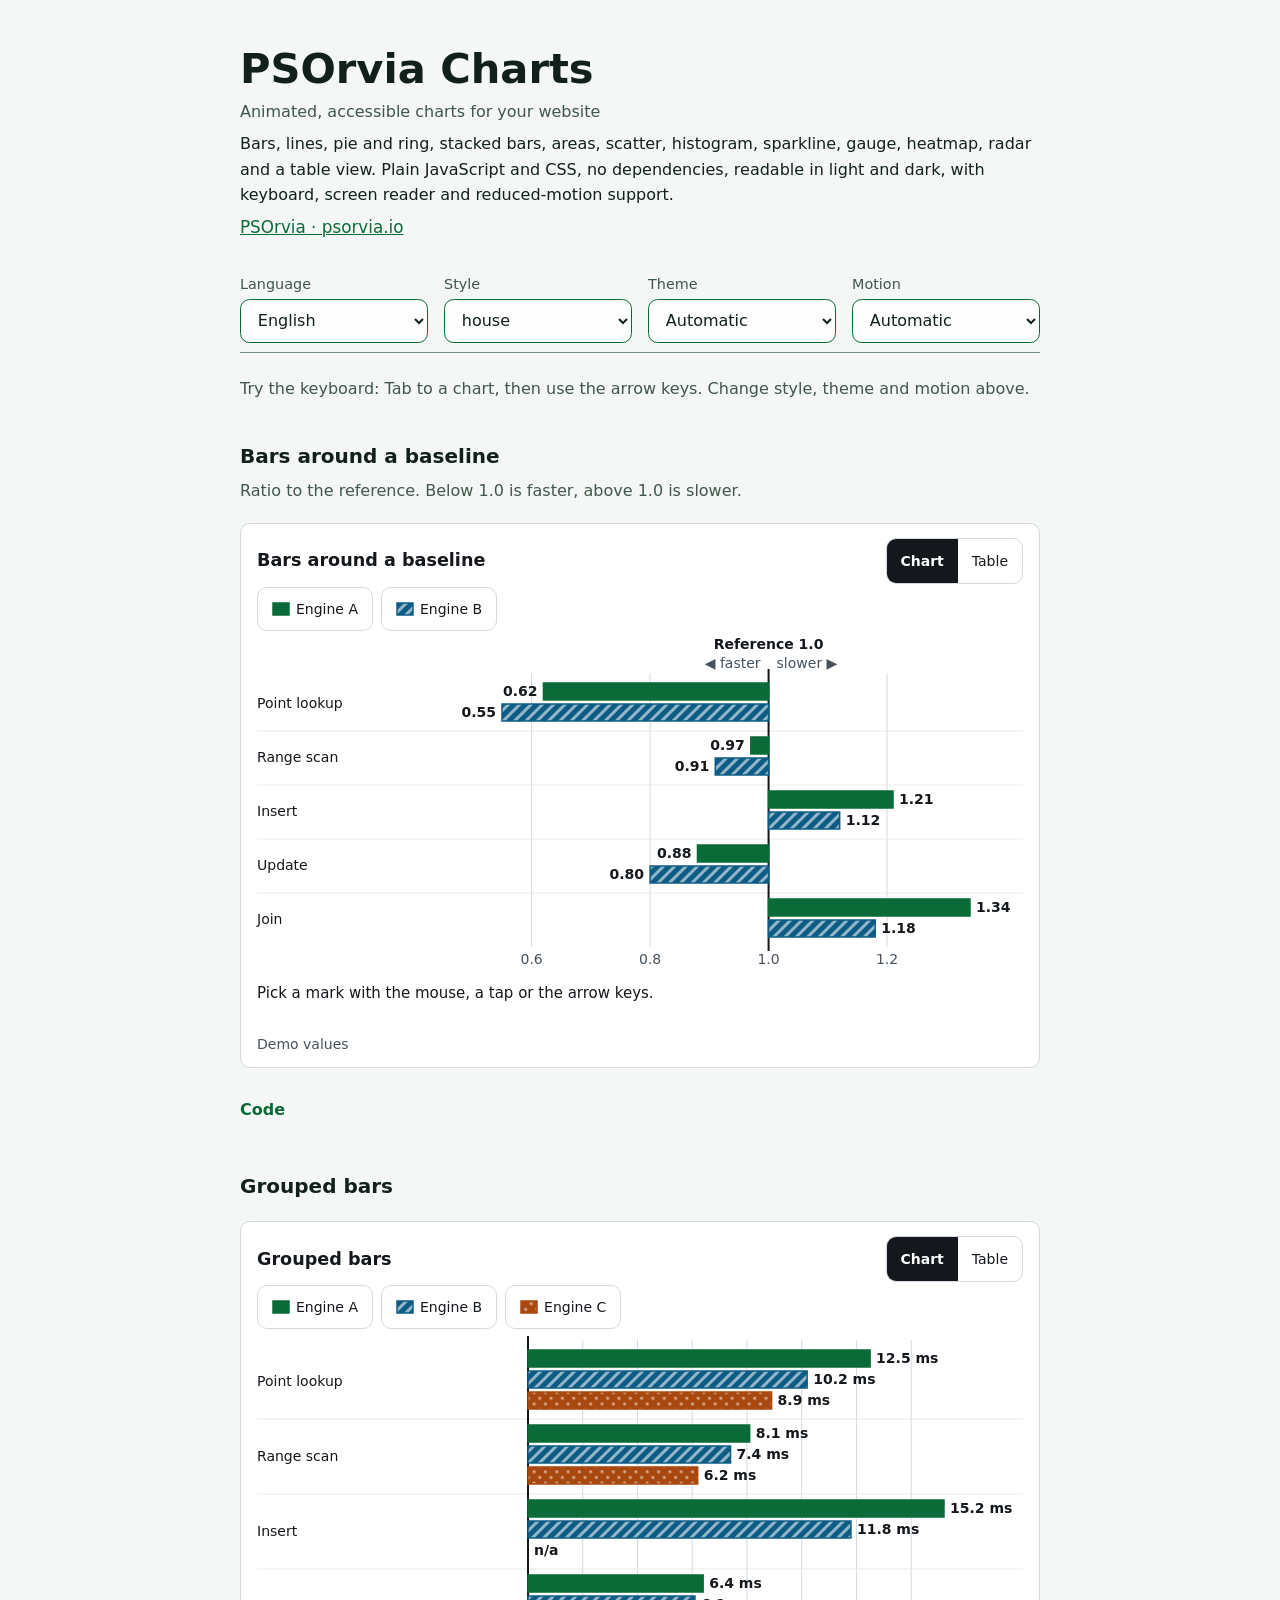
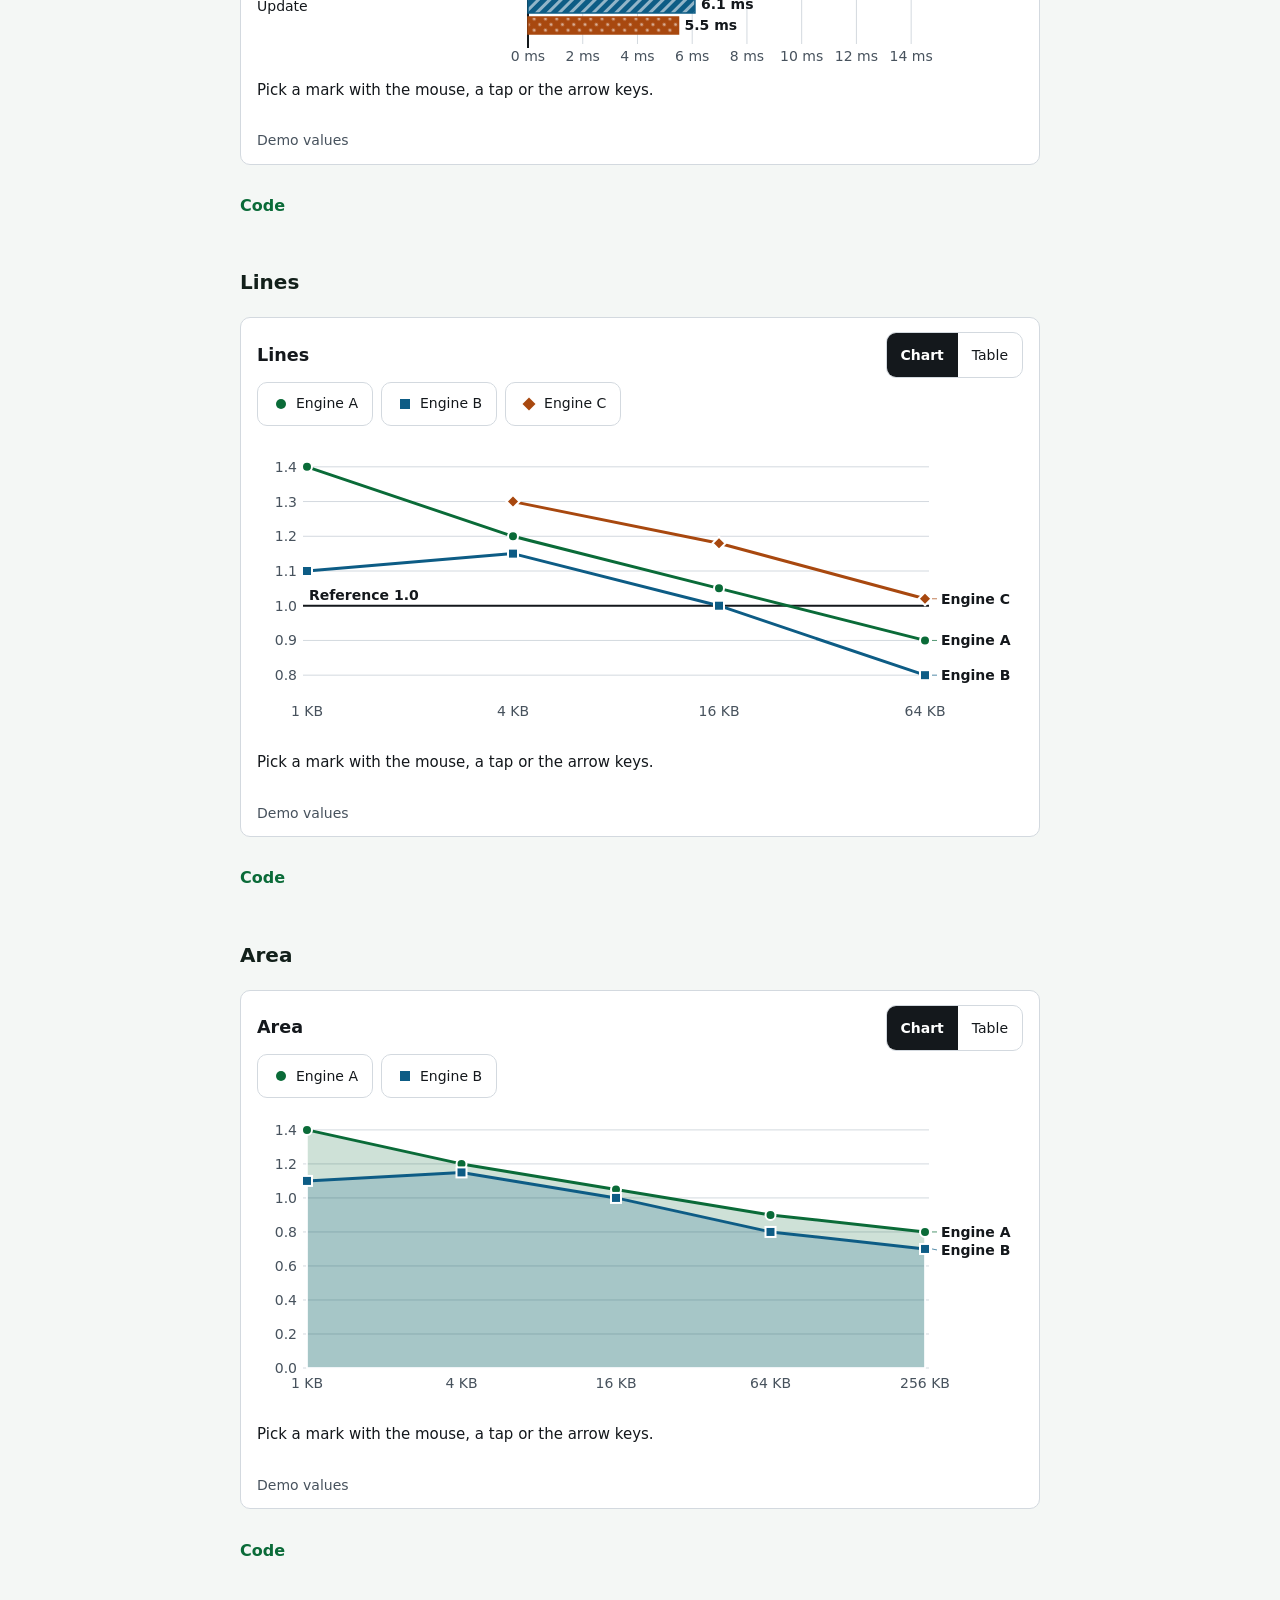
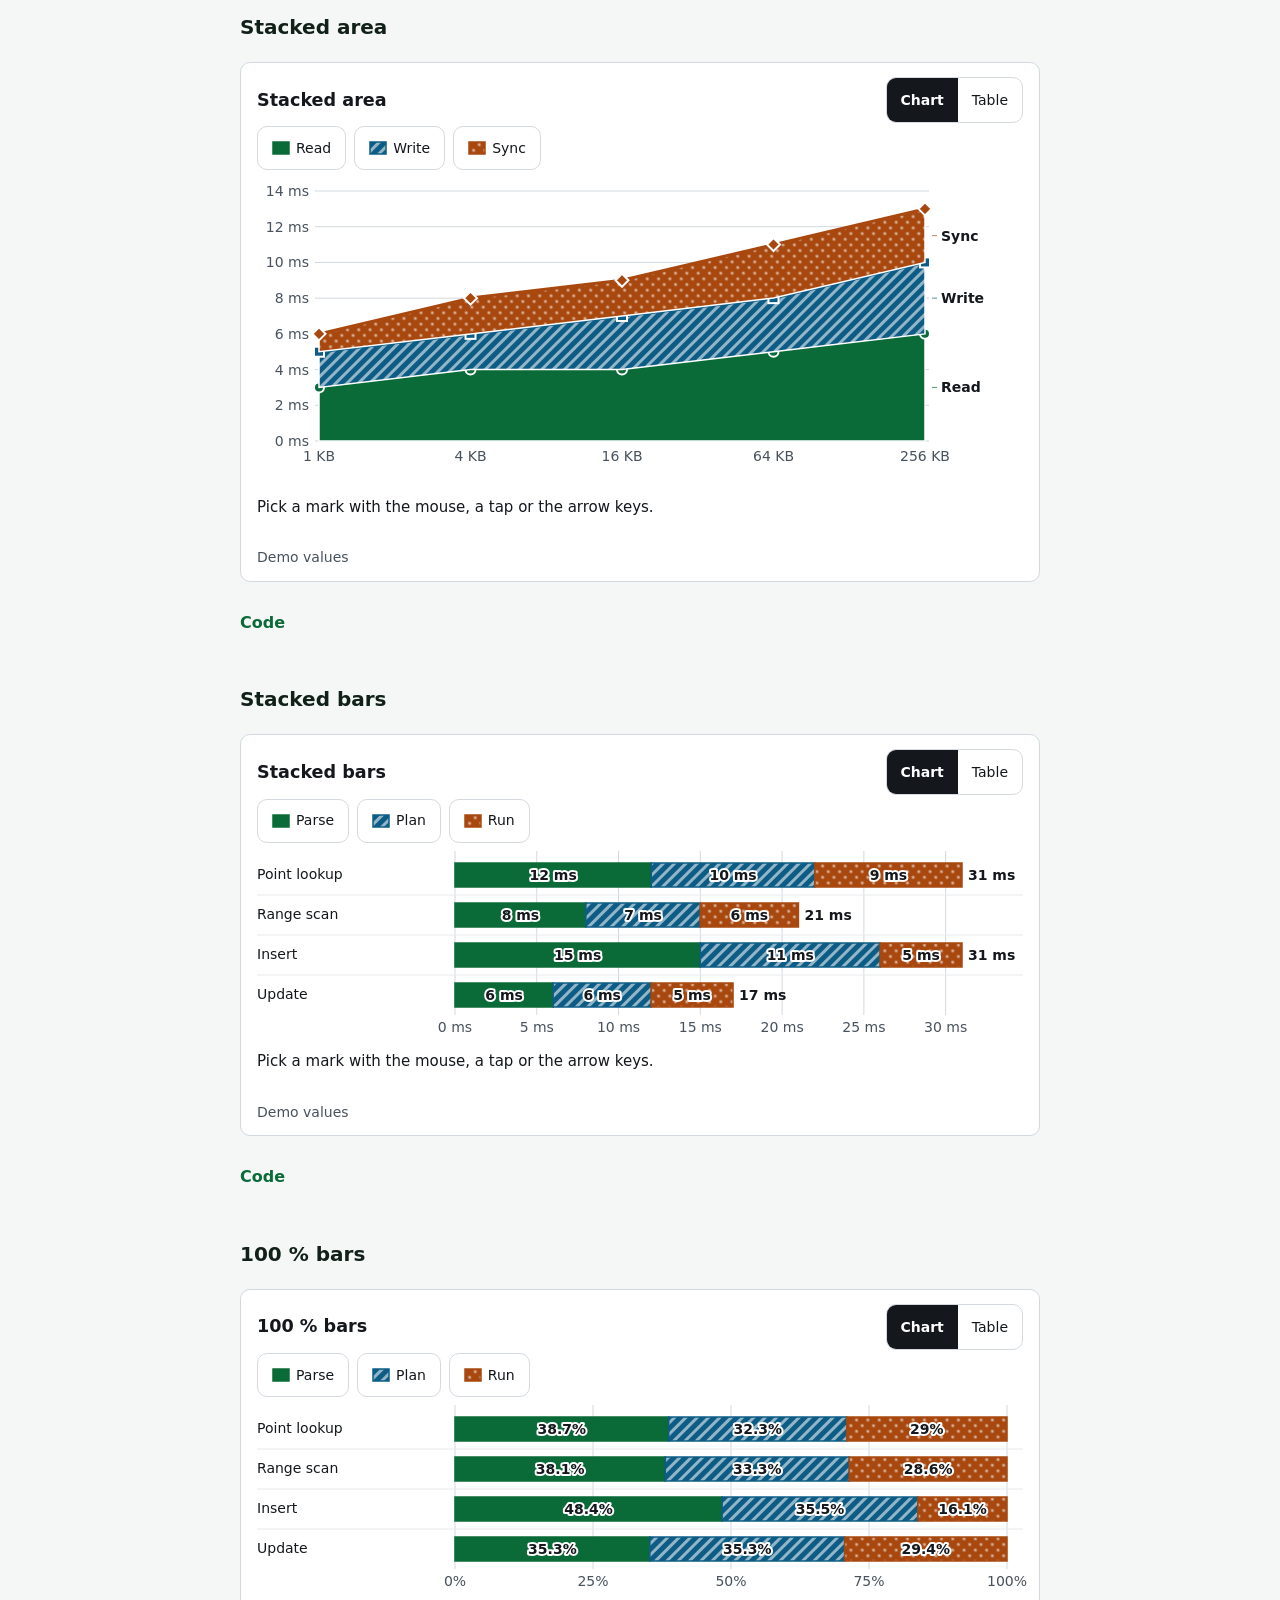
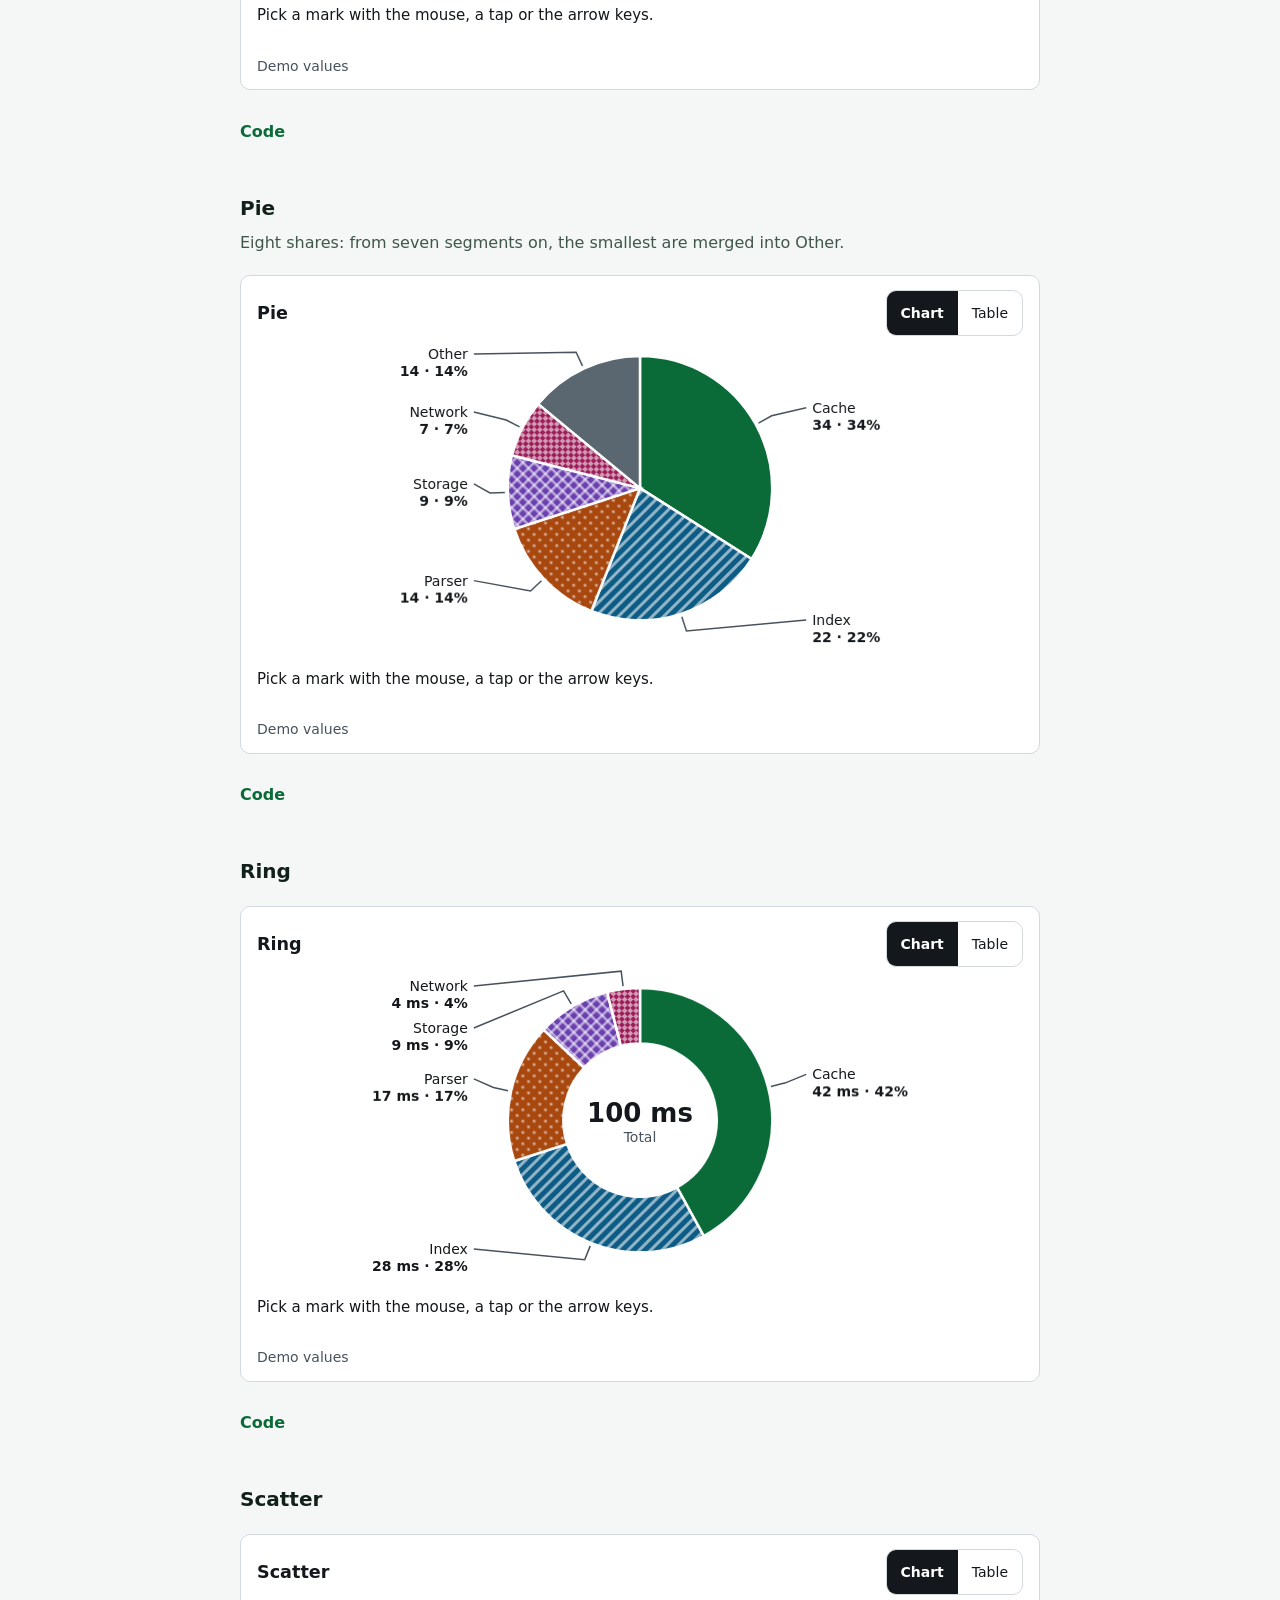
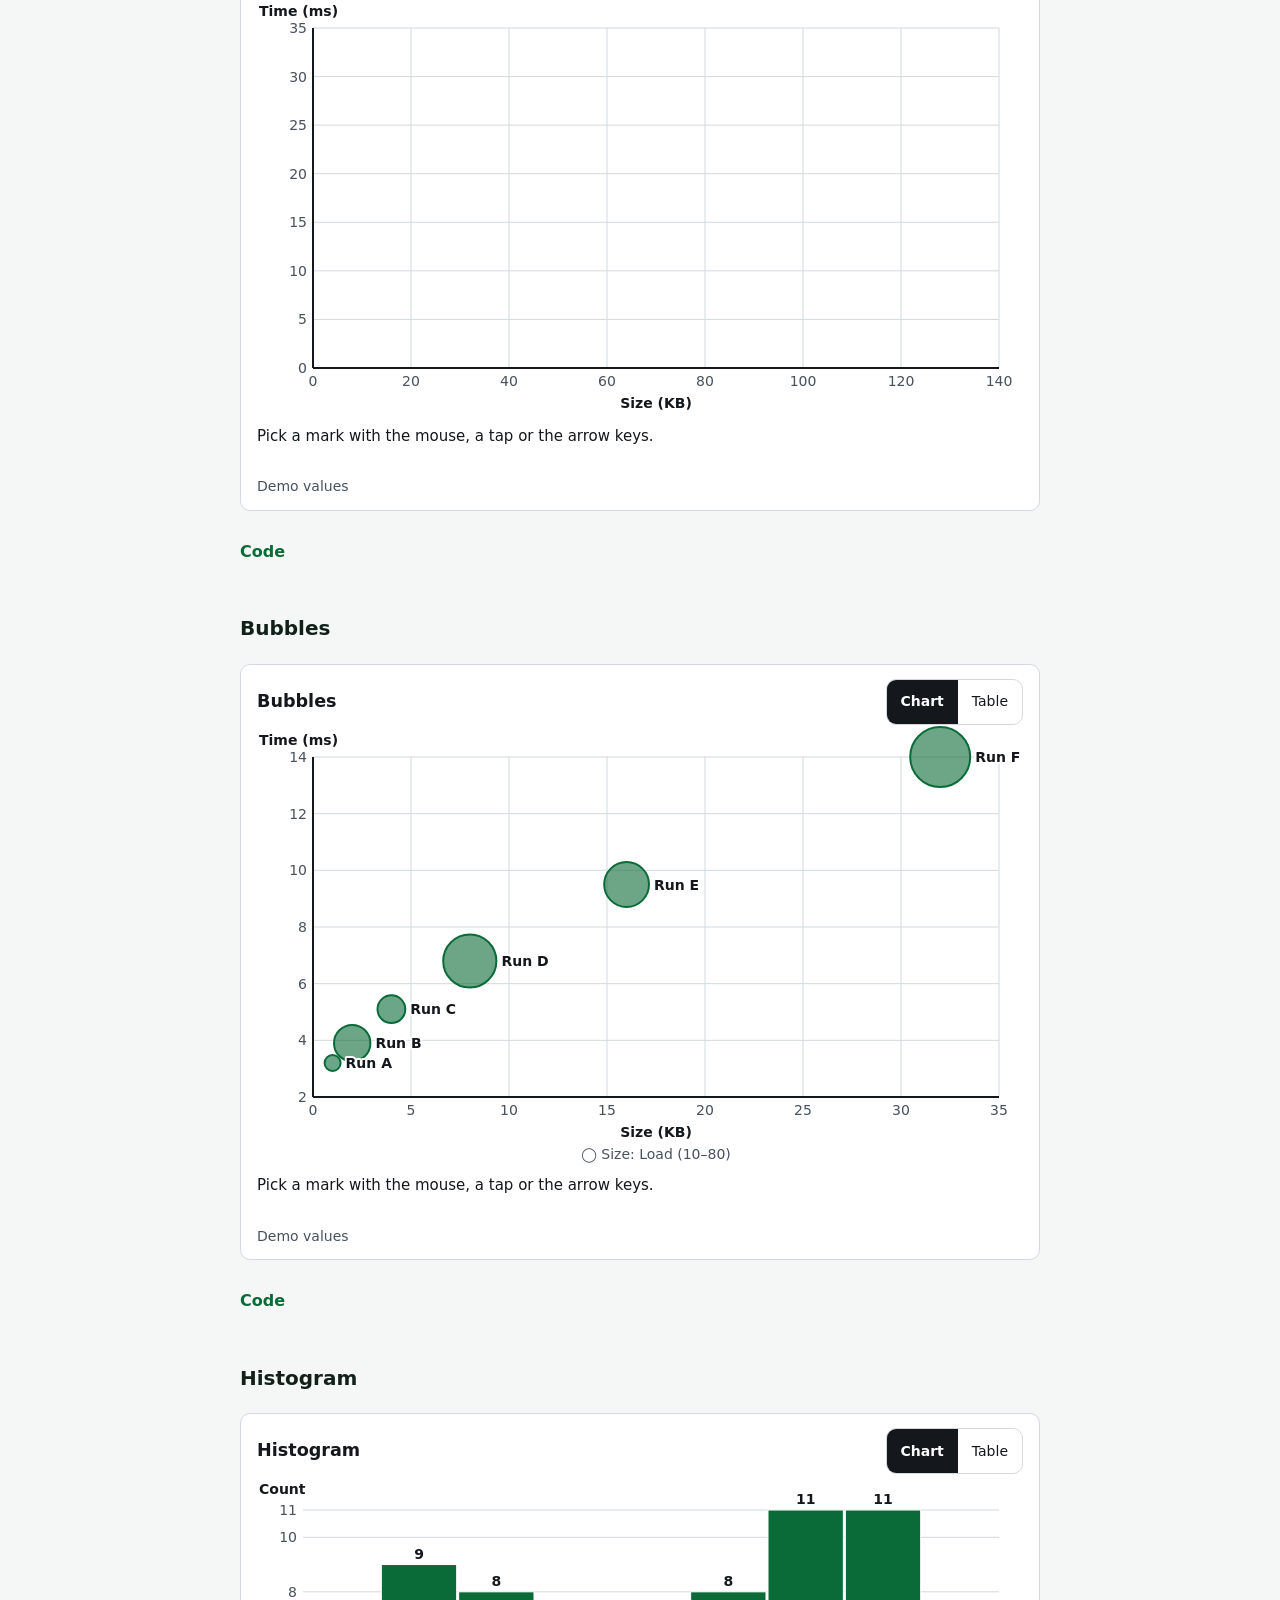
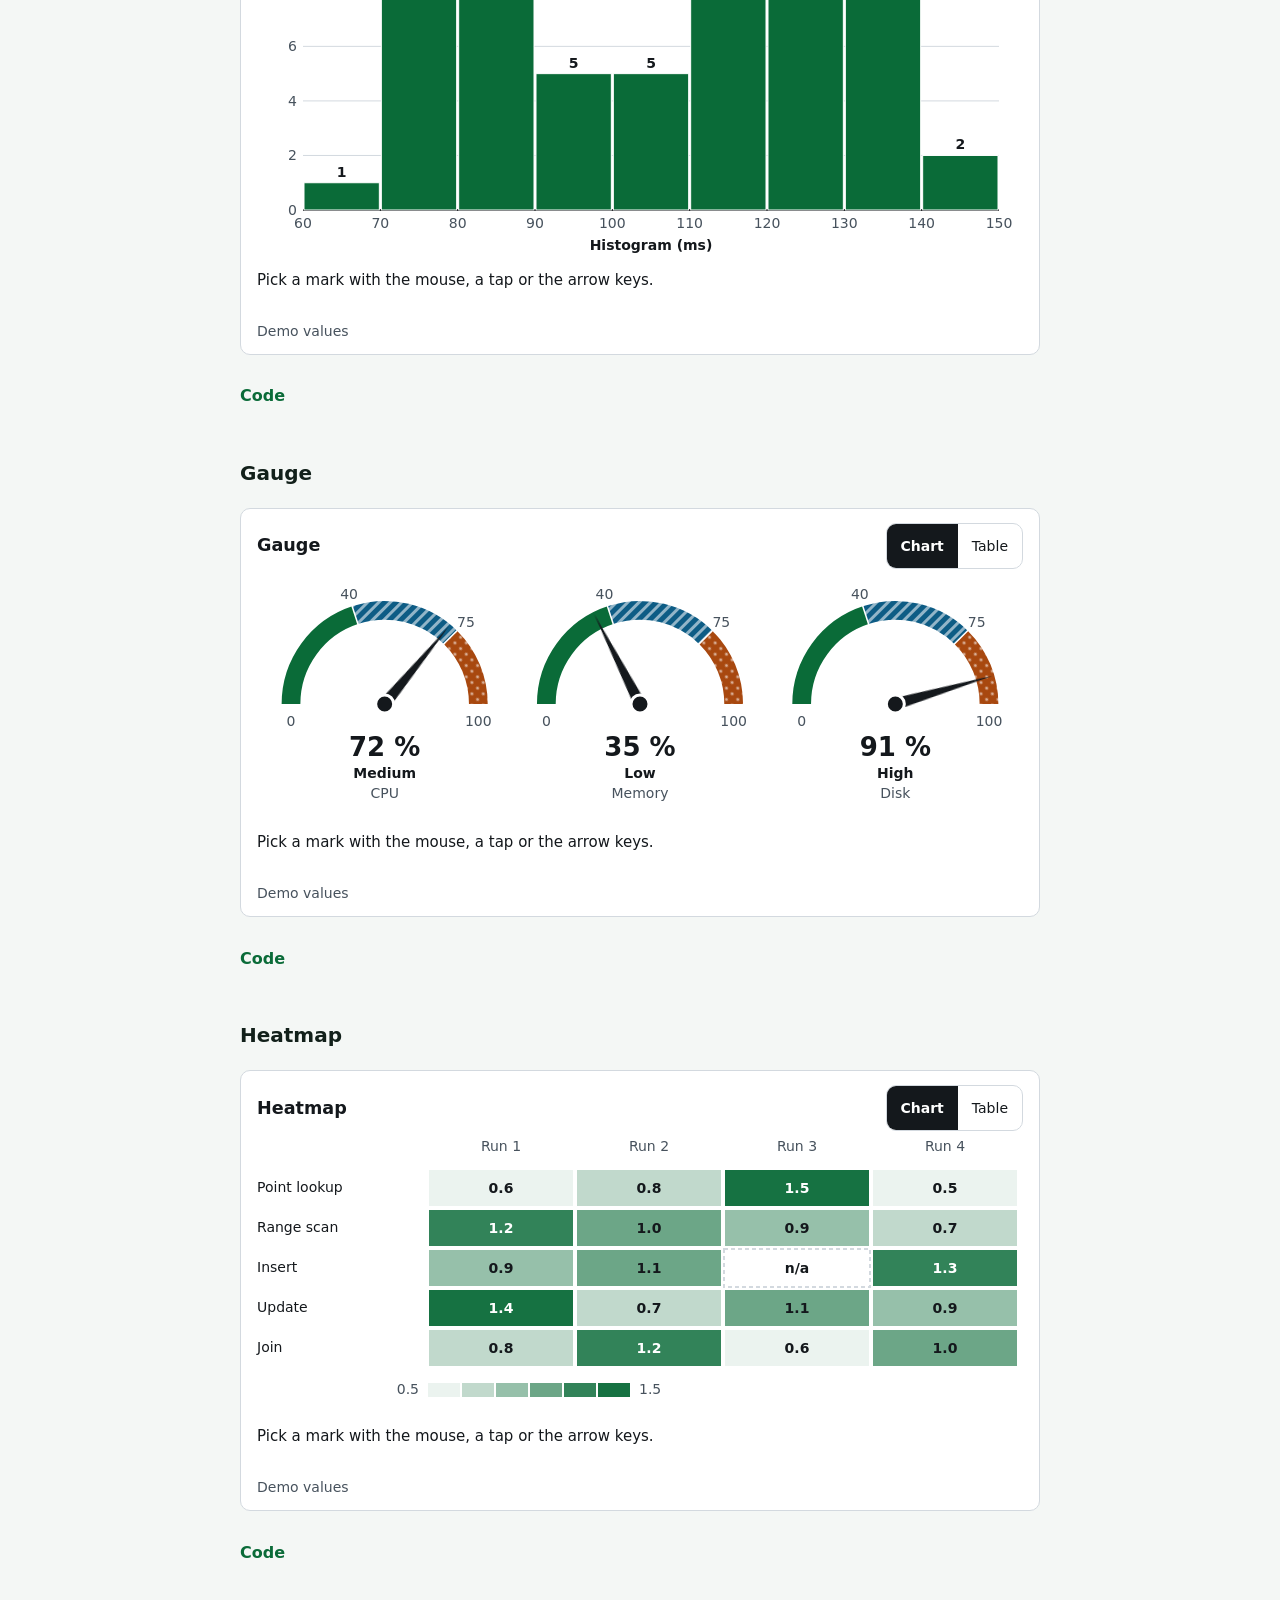
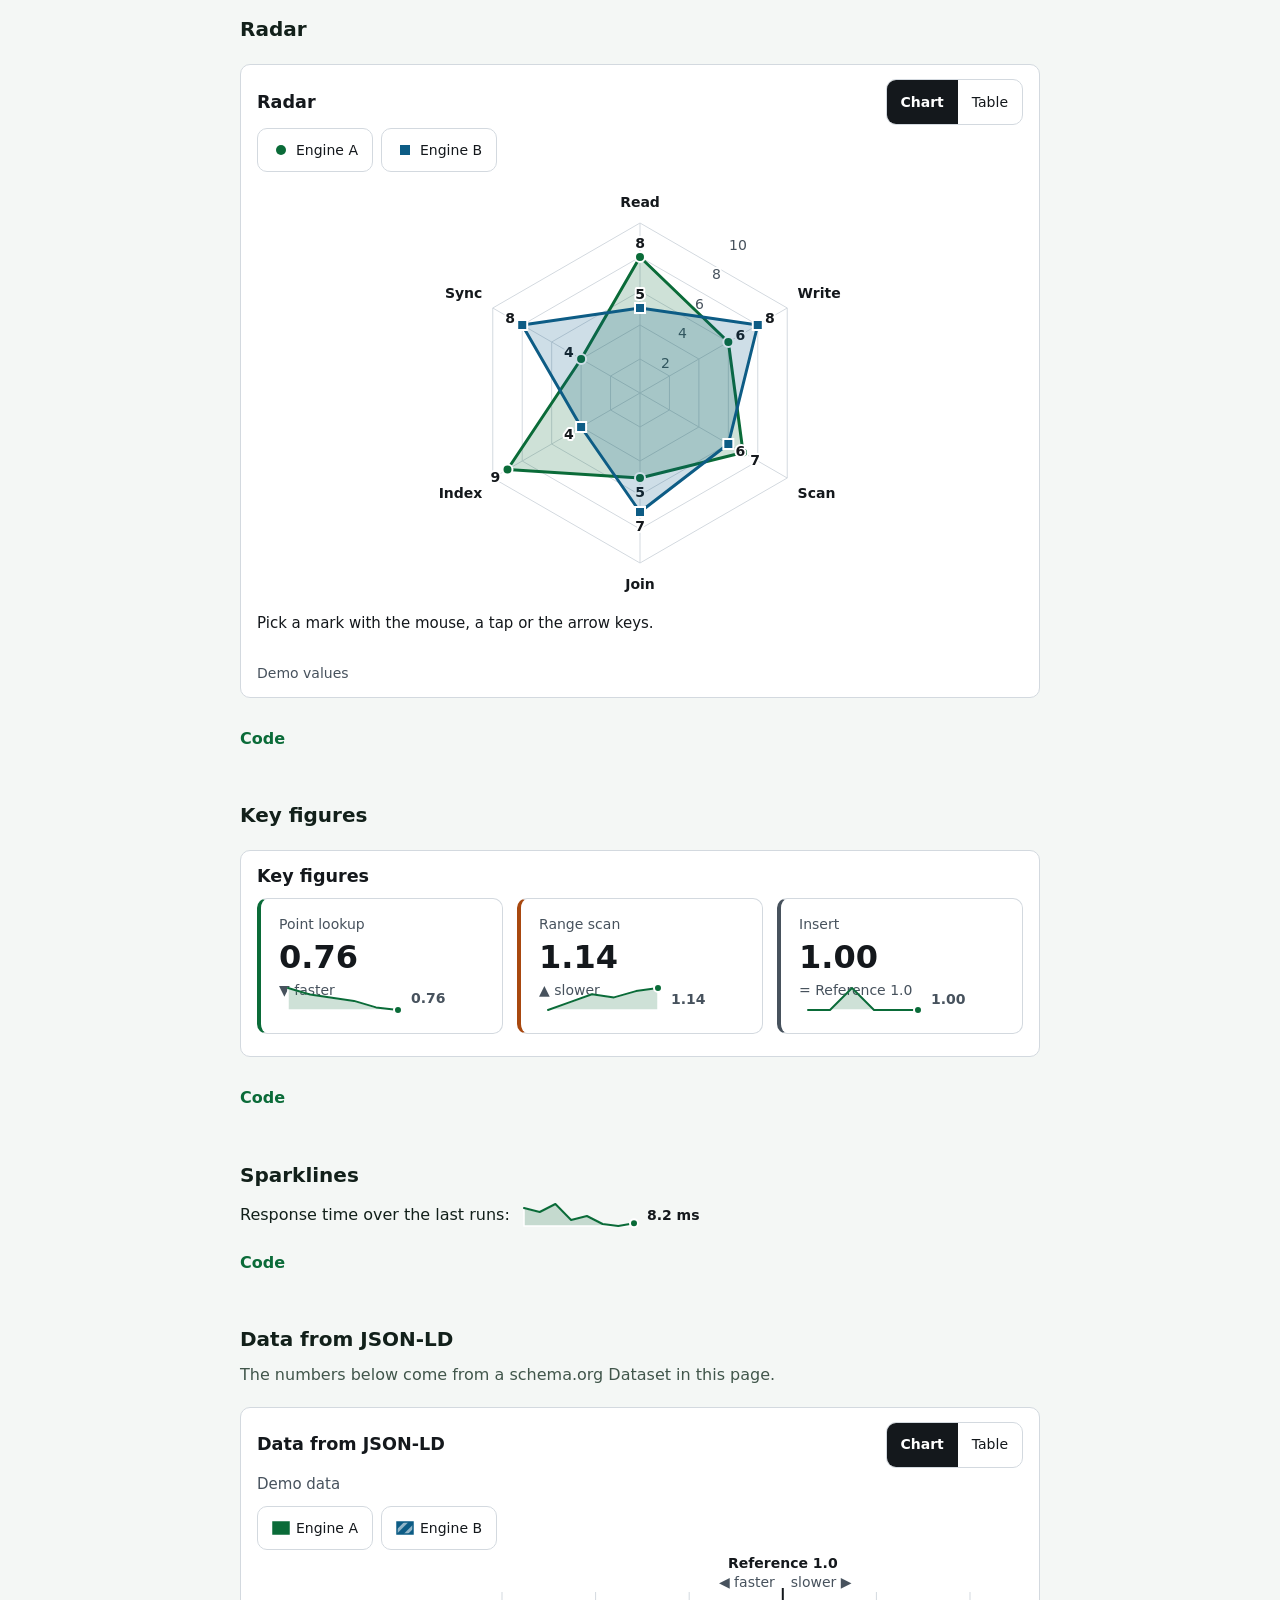
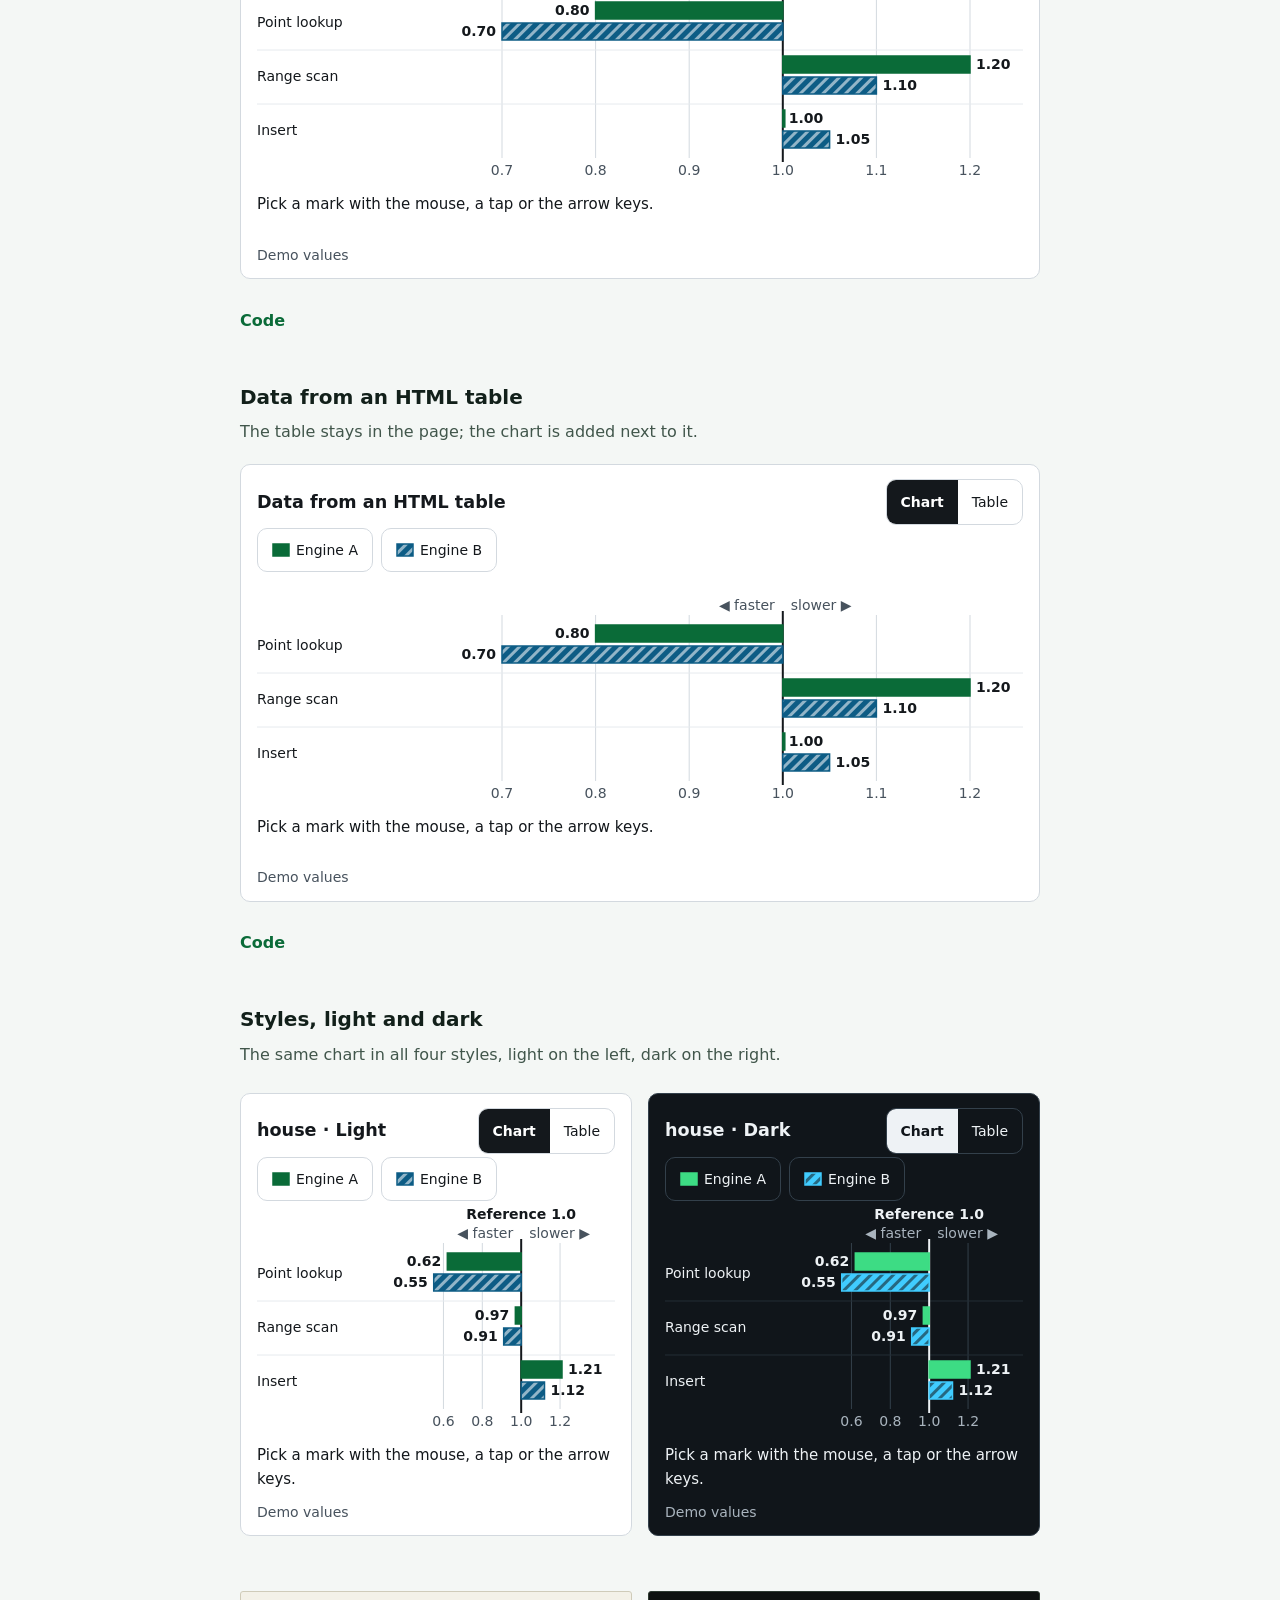
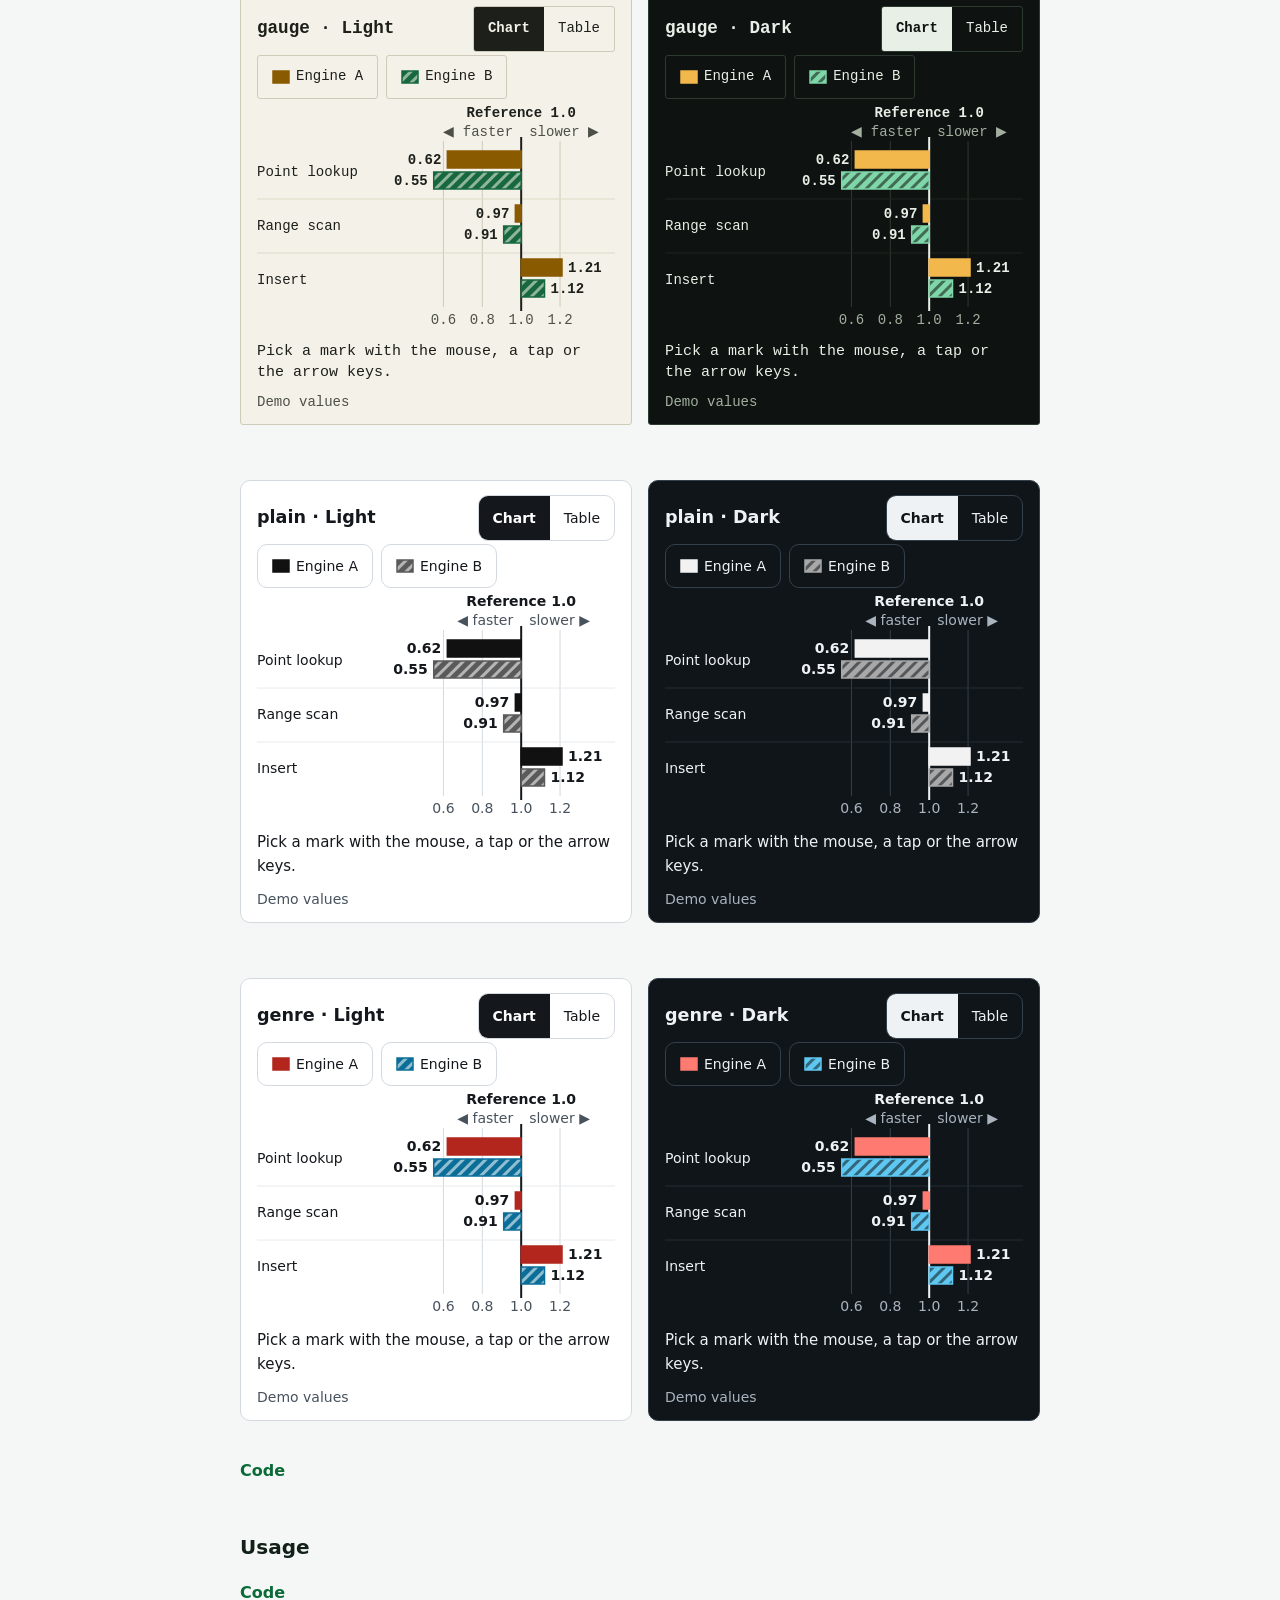
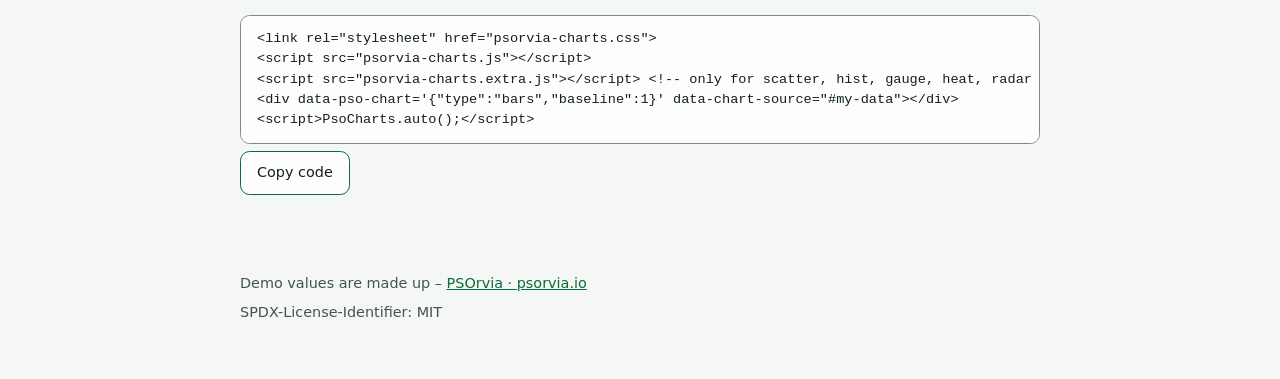
==== commit 699bccce: "Add Norwegian Bokmål and Turkish translations" ====
--- a/index.html
+++ b/index.html
@@ -66,7 +66,7 @@
 <div id="usage"></div>
 </main>
 <footer><p><span id="cr"></span> &ndash; <a href="https://psorvia.io">PSOrvia &middot; psorvia.io</a></p><p>SPDX-License-Identifier: MIT</p></footer>
-<script type="application/json" id="i18n">{"en": {"name": "English", "tag": "Animated, accessible charts for your website", "intro": "Bars, lines, pie and ring, stacked bars, areas, scatter, histogram, sparkline, gauge, heatmap, radar and a table view. Plain JavaScript and CSS, no dependencies, readable in light and dark, with keyboard, screen reader and reduced-motion support.", "caption": "Try the keyboard: Tab to a chart, then use the arrow keys. Change style, theme and motion above.", "lang": "Language", "style": "Style", "theme": "Theme", "motion": "Motion", "auto": "Automatic", "light": "Light", "dark": "Dark", "off": "Off", "usage": "Usage", "skip": "Skip to content", "credit": "Demo values are made up", "h_bars": "Bars around a baseline", "t_bars": "Ratio to the reference. Below 1.0 is faster, above 1.0 is slower.", "h_group": "Grouped bars", "h_lines": "Lines", "h_tiles": "Key figures", "h_ld": "Data from JSON-LD", "t_ld": "The numbers below come from a schema.org Dataset in this page.", "h_tab": "Data from an HTML table", "t_tab": "The table stays in the page; the chart is added next to it.", "ref": "Reference 1.0", "faster": "faster", "slower": "slower", "case": "Case", "src": "Demo values", "chart": "Chart", "table": "Table", "view": "View", "na": "n/a", "hint": "Pick a mark with the mouse, a tap or the arrow keys.", "keys": "Arrow keys move between marks, Home and End jump, Escape clears.", "h_new": "More chart types", "h_pie": "Pie", "h_donut": "Ring", "t_pie": "Eight shares: from seven segments on, the smallest are merged into Other.", "h_stack": "Stacked bars", "h_pct": "100 % bars", "h_area": "Area", "h_sarea": "Stacked area", "h_scatter": "Scatter", "h_bubble": "Bubbles", "h_hist": "Histogram", "h_spark": "Sparklines", "t_spark": "Response time over the last runs:", "h_gauge": "Gauge", "h_heat": "Heatmap", "h_radar": "Radar", "bl": "Low", "bm": "Medium", "bh": "High", "other": "Other", "sum": "Total", "mean": "Average", "share": "Share", "count": "Count", "range": "Range", "size": "Size", "x_size": "Size", "x_time": "Time", "x_load": "Load", "copy": "Copy code", "copied": "Copied", "code": "Code", "h_styles": "Styles, light and dark", "t_styles": "The same chart in all four styles, light on the left, dark on the right."}, "de": {"name": "Deutsch", "tag": "Animierte, barrierefreie Diagramme für deine Website", "intro": "Balken, Linien, Kreis und Ring, gestapelte Balken, Flächen, Streudiagramm, Histogramm, Sparkline, Tacho, Heatmap, Radar und eine Tabellenansicht. Reines JavaScript und CSS, ohne Abhängigkeiten, in Hell und Dunkel gut lesbar, mit Tastatur-, Screenreader- und Reduced-Motion-Unterstützung.", "caption": "Probier die Tastatur: Mit Tab zu einem Diagramm, dann die Pfeiltasten. Stil, Farbschema und Bewegung stellst du oben um.", "lang": "Sprache", "style": "Stil", "theme": "Farbschema", "motion": "Bewegung", "auto": "Automatisch", "light": "Hell", "dark": "Dunkel", "off": "Aus", "usage": "Einbindung", "skip": "Zum Inhalt springen", "credit": "Die Demo-Werte sind erfunden", "h_bars": "Balken um eine Bezugslinie", "t_bars": "Verhältnis zur Referenz. Unter 1,0 ist schneller, über 1,0 ist langsamer.", "h_group": "Gruppierte Balken", "h_lines": "Linien", "h_tiles": "Kennzahlen", "h_ld": "Daten aus JSON-LD", "t_ld": "Die Zahlen unten stammen aus einem schema.org-Dataset in dieser Seite.", "h_tab": "Daten aus einer HTML-Tabelle", "t_tab": "Die Tabelle bleibt in der Seite; das Diagramm kommt daneben.", "ref": "Referenz 1,0", "faster": "schneller", "slower": "langsamer", "case": "Fall", "src": "Demo-Werte", "chart": "Diagramm", "table": "Tabelle", "view": "Ansicht", "na": "k. A.", "hint": "Wähle eine Marke mit Maus, Tipp oder Pfeiltasten.", "keys": "Pfeiltasten wechseln zwischen den Marken, Pos1 und Ende springen, Escape hebt die Auswahl auf.", "h_new": "Weitere Diagrammarten", "h_pie": "Kreis", "h_donut": "Ring", "t_pie": "Acht Anteile: ab sieben Segmenten werden die kleinsten zu „Sonstiges“ zusammengefasst.", "h_stack": "Gestapelte Balken", "h_pct": "100-%-Balken", "h_area": "Fläche", "h_sarea": "Gestapelte Fläche", "h_scatter": "Streudiagramm", "h_bubble": "Blasen", "h_hist": "Histogramm", "h_spark": "Sparklines", "t_spark": "Antwortzeit der letzten Läufe:", "h_gauge": "Tacho", "h_heat": "Heatmap", "h_radar": "Radar", "bl": "Niedrig", "bm": "Mittel", "bh": "Hoch", "other": "Sonstiges", "sum": "Summe", "mean": "Mittelwert", "share": "Anteil", "count": "Anzahl", "range": "Bereich", "size": "Größe", "x_size": "Größe", "x_time": "Zeit", "x_load": "Last", "copy": "Code kopieren", "copied": "Kopiert", "code": "Code", "h_styles": "Stile, hell und dunkel", "t_styles": "Dasselbe Diagramm in allen vier Stilen, links hell, rechts dunkel."}, "bg": {"name": "Български", "tag": "Анимирани, достъпни диаграми за вашия уебсайт", "intro": "Стълбове, линии, кръгова диаграма и пръстен, натрупани стълбове, площи, точкова диаграма, хистограма, спарклайн, скоростомер, топлинна карта, радар и изглед като таблица. Чист JavaScript и CSS без зависимости, четлив на светла и тъмна тема, с поддръжка на клавиатура, екранен четец и намалено движение.", "caption": "Опитайте с клавиатурата: с Tab стигнете до диаграма, после използвайте стрелките. Стилът, темата и движението се сменят отгоре.", "lang": "Език", "style": "Стил", "theme": "Тема", "motion": "Движение", "auto": "Автоматично", "light": "Светла", "dark": "Тъмна", "off": "Изкл.", "usage": "Използване", "skip": "Към съдържанието", "credit": "Демонстрационните стойности са измислени", "h_bars": "Колони около базова линия", "t_bars": "Съотношение към еталона. Под 1,0 е по-бързо, над 1,0 е по-бавно.", "h_group": "Групирани колони", "h_lines": "Линии", "h_tiles": "Ключови показатели", "h_ld": "Данни от JSON-LD", "t_ld": "Числата по-долу идват от набор от данни по schema.org (Dataset) в тази страница.", "h_tab": "Данни от HTML таблица", "t_tab": "Таблицата остава в страницата; диаграмата се добавя до нея.", "ref": "Еталон 1,0", "faster": "по-бързо", "slower": "по-бавно", "case": "Случай", "src": "Демонстрационни стойности", "chart": "Диаграма", "table": "Таблица", "view": "Изглед", "na": "няма данни", "hint": "Изберете маркер с мишката, с докосване или със стрелките.", "keys": "Стрелките местят между маркерите, Home и End скачат в началото и края, Escape отменя избора.", "h_new": "Още видове диаграми", "h_pie": "Кръгова", "h_donut": "Пръстен", "t_pie": "Осем дяла: от седем сегмента нагоре най-малките се обединяват в „Други“.", "h_stack": "Натрупани стълбове", "h_pct": "100 % стълбове", "h_area": "Площ", "h_sarea": "Натрупана площ", "h_scatter": "Точкова", "h_bubble": "Мехурчета", "h_hist": "Хистограма", "h_spark": "Спарклайни", "t_spark": "Време за отговор при последните изпълнения:", "h_gauge": "Скоростомер", "h_heat": "Топлинна карта", "h_radar": "Радар", "bl": "Ниско", "bm": "Средно", "bh": "Високо", "other": "Други", "sum": "Сума", "mean": "Средно", "share": "Дял", "count": "Брой", "range": "Диапазон", "size": "Размер", "x_size": "Размер", "x_time": "Време", "x_load": "Натоварване", "copy": "Копиране на кода", "copied": "Копирано", "code": "Код", "h_styles": "Стилове, светли и тъмни", "t_styles": "Една и съща диаграма в четирите стила, вляво светла, вдясно тъмна."}, "cs": {"name": "Čeština", "tag": "Animované, přístupné grafy pro váš web", "intro": "Sloupce, čáry, koláč a prstenec, skládané sloupce, plochy, bodový graf, histogram, sparkline, tachometr, teplotní mapa, paprskový graf a tabulkové zobrazení. Čisté JavaScript a CSS bez závislostí, dobře čitelné ve světlém i tmavém režimu, s podporou klávesnice, čtečky obrazovky a omezeného pohybu.", "caption": "Vyzkoušejte klávesnici: klávesou Tab přejděte na graf a pak použijte šipky. Styl, motiv a pohyb přepnete nahoře.", "lang": "Jazyk", "style": "Styl", "theme": "Motiv", "motion": "Pohyb", "auto": "Automaticky", "light": "Světlý", "dark": "Tmavý", "off": "Vypnuto", "usage": "Použití", "skip": "Přejít na obsah", "credit": "Ukázkové hodnoty jsou vymyšlené", "h_bars": "Sloupce kolem základní linie", "t_bars": "Poměr k referenci. Pod 1,0 je rychlejší, nad 1,0 je pomalejší.", "h_group": "Seskupené sloupce", "h_lines": "Čáry", "h_tiles": "Klíčová čísla", "h_ld": "Data z JSON-LD", "t_ld": "Čísla níže pocházejí ze schema.org Dataset na této stránce.", "h_tab": "Data z HTML tabulky", "t_tab": "Tabulka zůstává na stránce; graf se přidá vedle ní.", "ref": "Reference 1,0", "faster": "rychlejší", "slower": "pomalejší", "case": "Případ", "src": "Ukázkové hodnoty", "chart": "Graf", "table": "Tabulka", "view": "Zobrazení", "na": "není k dispozici", "hint": "Značku vyberete myší, klepnutím nebo šipkami.", "keys": "Šipky přecházejí mezi značkami, Home a End skáčou na začátek a konec, Escape zruší výběr.", "h_new": "Další druhy grafů", "h_pie": "Koláč", "h_donut": "Prstenec", "t_pie": "Osm podílů: od sedmi výsečí se nejmenší sloučí do „Ostatní“.", "h_stack": "Skládané sloupce", "h_pct": "100% sloupce", "h_area": "Plocha", "h_sarea": "Skládaná plocha", "h_scatter": "Bodový", "h_bubble": "Bubliny", "h_hist": "Histogram", "h_spark": "Sparklines", "t_spark": "Doba odezvy v posledních během:", "h_gauge": "Tachometr", "h_heat": "Teplotní mapa", "h_radar": "Paprskový", "bl": "Nízká", "bm": "Střední", "bh": "Vysoká", "other": "Ostatní", "sum": "Součet", "mean": "Průměr", "share": "Podíl", "count": "Počet", "range": "Rozsah", "size": "Velikost", "x_size": "Velikost", "x_time": "Čas", "x_load": "Zátěž", "copy": "Kopírovat kód", "copied": "Zkopírováno", "code": "Kód", "h_styles": "Styly, světlé a tmavé", "t_styles": "Stejný graf ve všech čtyřech stylech, vlevo světlý, vpravo tmavý."}, "da": {"name": "Dansk", "tag": "Animerede, tilgængelige diagrammer til din hjemmeside", "intro": "Søjler, linjer, cirkel og ring, stablede søjler, arealer, punktdiagram, histogram, sparkline, måler, varmekort, radar og en tabelvisning. Ren JavaScript og CSS uden afhængigheder, letlæselig i lys og mørk, med understøttelse af tastatur, skærmlæser og reduceret bevægelse.", "caption": "Prøv tastaturet: Tab til et diagram, og brug derefter piletasterne. Du skifter stil, tema og bevægelse oven over.", "lang": "Sprog", "style": "Stil", "theme": "Tema", "motion": "Bevægelse", "auto": "Automatisk", "light": "Lys", "dark": "Mørk", "off": "Fra", "usage": "Brug", "skip": "Gå til indholdet", "credit": "Demoværdierne er opdigtede", "h_bars": "Søjler omkring en baseline", "t_bars": "Forhold til referencen. Under 1,0 er hurtigere, over 1,0 er langsommere.", "h_group": "Grupperede søjler", "h_lines": "Linjer", "h_tiles": "Nøgletal", "h_ld": "Data fra JSON-LD", "t_ld": "Tallene nedenfor kommer fra et schema.org-Dataset på denne side.", "h_tab": "Data fra en HTML-tabel", "t_tab": "Tabellen bliver på siden; diagrammet tilføjes ved siden af.", "ref": "Reference 1,0", "faster": "hurtigere", "slower": "langsommere", "case": "Tilfælde", "src": "Demoværdier", "chart": "Diagram", "table": "Tabel", "view": "Visning", "na": "ikke tilgængelig", "hint": "Vælg et mærke med musen, et tryk eller piletasterne.", "keys": "Piletasterne skifter mellem mærker, Home og End hopper, Escape rydder valget.", "h_new": "Flere diagramtyper", "h_pie": "Cirkel", "h_donut": "Ring", "t_pie": "Otte andele: fra syv segmenter slås de mindste sammen til „Andet“.", "h_stack": "Stablede søjler", "h_pct": "100 %-søjler", "h_area": "Areal", "h_sarea": "Stablet areal", "h_scatter": "Punktdiagram", "h_bubble": "Bobler", "h_hist": "Histogram", "h_spark": "Sparklines", "t_spark": "Svartid for de seneste kørsler:", "h_gauge": "Måler", "h_heat": "Varmekort", "h_radar": "Radar", "bl": "Lav", "bm": "Middel", "bh": "Høj", "other": "Andet", "sum": "Sum", "mean": "Gennemsnit", "share": "Andel", "count": "Antal", "range": "Interval", "size": "Størrelse", "x_size": "Størrelse", "x_time": "Tid", "x_load": "Belastning", "copy": "Kopiér kode", "copied": "Kopieret", "code": "Kode", "h_styles": "Stilarter, lys og mørk", "t_styles": "Samme diagram i alle fire stilarter, lys til venstre, mørk til højre."}, "el": {"name": "Ελληνικά", "tag": "Κινούμενα, προσβάσιμα διαγράμματα για τον ιστότοπό σας", "intro": "Ράβδοι, γραμμές, πίτα και δακτύλιος, στοιβαγμένες ράβδοι, επιφάνειες, διάγραμμα διασποράς, ιστόγραμμα, sparkline, μετρητής, θερμικός χάρτης, ραντάρ και προβολή πίνακα. Καθαρό JavaScript και CSS χωρίς εξαρτήσεις, ευανάγνωστο σε φωτεινό και σκούρο θέμα, με υποστήριξη πληκτρολογίου, αναγνώστη οθόνης και μειωμένης κίνησης.", "caption": "Δοκιμάστε το πληκτρολόγιο: πατήστε Tab μέχρι ένα διάγραμμα και μετά χρησιμοποιήστε τα βελάκια. Το στιλ, το θέμα και την κίνηση τα αλλάζετε επάνω.", "lang": "Γλώσσα", "style": "Στιλ", "theme": "Θέμα", "motion": "Κίνηση", "auto": "Αυτόματο", "light": "Ανοιχτό", "dark": "Σκούρο", "off": "Ανενεργή", "usage": "Χρήση", "skip": "Μετάβαση στο περιεχόμενο", "credit": "Οι τιμές της επίδειξης είναι επινοημένες", "h_bars": "Ράβδοι γύρω από μια γραμμή αναφοράς", "t_bars": "Λόγος προς την αναφορά. Κάτω από 1,0 είναι ταχύτερο, πάνω από 1,0 είναι πιο αργό.", "h_group": "Ομαδοποιημένες ράβδοι", "h_lines": "Γραμμές", "h_tiles": "Βασικοί αριθμοί", "h_ld": "Δεδομένα από JSON-LD", "t_ld": "Οι αριθμοί παρακάτω προέρχονται από ένα Dataset του schema.org σε αυτή τη σελίδα.", "h_tab": "Δεδομένα από πίνακα HTML", "t_tab": "Ο πίνακας παραμένει στη σελίδα· το διάγραμμα προστίθεται δίπλα του.", "ref": "Αναφορά 1,0", "faster": "ταχύτερο", "slower": "πιο αργό", "case": "Περίπτωση", "src": "Τιμές επίδειξης", "chart": "Διάγραμμα", "table": "Πίνακας", "view": "Προβολή", "na": "μη διαθέσιμο", "hint": "Επιλέξτε ένα σημάδι με το ποντίκι, με πάτημα ή με τα βελάκια.", "keys": "Τα βελάκια μετακινούν μεταξύ των σημαδιών, τα Home και End πηγαίνουν στην αρχή και στο τέλος, το Escape καθαρίζει την επιλογή.", "h_new": "Περισσότεροι τύποι διαγραμμάτων", "h_pie": "Πίτα", "h_donut": "Δακτύλιος", "t_pie": "Οκτώ μερίδια: από επτά τμήματα και πάνω, τα μικρότερα συγχωνεύονται στο «Λοιπά».", "h_stack": "Στοιβαγμένες ράβδοι", "h_pct": "Ράβδοι 100 %", "h_area": "Επιφάνεια", "h_sarea": "Στοιβαγμένη επιφάνεια", "h_scatter": "Διασπορά", "h_bubble": "Φυσαλίδες", "h_hist": "Ιστόγραμμα", "h_spark": "Sparklines", "t_spark": "Χρόνος απόκρισης στις τελευταίες εκτελέσεις:", "h_gauge": "Μετρητής", "h_heat": "Θερμικός χάρτης", "h_radar": "Ραντάρ", "bl": "Χαμηλό", "bm": "Μεσαίο", "bh": "Υψηλό", "other": "Λοιπά", "sum": "Σύνολο", "mean": "Μέσος όρος", "share": "Μερίδιο", "count": "Πλήθος", "range": "Εύρος", "size": "Μέγεθος", "x_size": "Μέγεθος", "x_time": "Χρόνος", "x_load": "Φορτίο", "copy": "Αντιγραφή κώδικα", "copied": "Αντιγράφηκε", "code": "Κώδικας", "h_styles": "Στυλ, φωτεινά και σκοτεινά", "t_styles": "Το ίδιο διάγραμμα στα τέσσερα στυλ, φωτεινό αριστερά, σκοτεινό δεξιά."}, "es": {"name": "Español", "tag": "Gráficos animados y accesibles para tu sitio web", "intro": "Barras, líneas, circular y anillo, barras apiladas, áreas, dispersión, histograma, sparkline, indicador, mapa de calor, radar y una vista de tabla. JavaScript y CSS puros, sin dependencias, legible en claro y oscuro, con compatibilidad con teclado, lector de pantalla y movimiento reducido.", "caption": "Prueba el teclado: con Tab llega a un gráfico y luego usa las flechas. El estilo, el tema y el movimiento se cambian arriba.", "lang": "Idioma", "style": "Estilo", "theme": "Tema", "motion": "Movimiento", "auto": "Automático", "light": "Claro", "dark": "Oscuro", "off": "Desactivado", "usage": "Uso", "skip": "Saltar al contenido", "credit": "Los valores de la demo son inventados", "h_bars": "Barras en torno a una línea base", "t_bars": "Proporción respecto a la referencia. Por debajo de 1,0 es más rápido, por encima de 1,0 es más lento.", "h_group": "Barras agrupadas", "h_lines": "Líneas", "h_tiles": "Cifras clave", "h_ld": "Datos de JSON-LD", "t_ld": "Los números de abajo proceden de un Dataset de schema.org en esta página.", "h_tab": "Datos de una tabla HTML", "t_tab": "La tabla se queda en la página; el gráfico se añade a su lado.", "ref": "Referencia 1,0", "faster": "más rápido", "slower": "más lento", "case": "Caso", "src": "Valores de la demo", "chart": "Gráfico", "table": "Tabla", "view": "Vista", "na": "n/d", "hint": "Elige una marca con el ratón, un toque o las flechas.", "keys": "Las flechas se mueven entre marcas, Inicio y Fin saltan al principio y al final, Escape borra la selección.", "h_new": "Más tipos de gráfico", "h_pie": "Circular", "h_donut": "Anillo", "t_pie": "Ocho partes: a partir de siete sectores, los más pequeños se agrupan en «Otros».", "h_stack": "Barras apiladas", "h_pct": "Barras al 100 %", "h_area": "Área", "h_sarea": "Área apilada", "h_scatter": "Dispersión", "h_bubble": "Burbujas", "h_hist": "Histograma", "h_spark": "Sparklines", "t_spark": "Tiempo de respuesta de las últimas ejecuciones:", "h_gauge": "Indicador", "h_heat": "Mapa de calor", "h_radar": "Radar", "bl": "Bajo", "bm": "Medio", "bh": "Alto", "other": "Otros", "sum": "Suma", "mean": "Media", "share": "Proporción", "count": "Cantidad", "range": "Rango", "size": "Tamaño", "x_size": "Tamaño", "x_time": "Tiempo", "x_load": "Carga", "copy": "Copiar código", "copied": "Copiado", "code": "Código", "h_styles": "Estilos, claro y oscuro", "t_styles": "El mismo gráfico en los cuatro estilos, claro a la izquierda y oscuro a la derecha."}, "et": {"name": "Eesti", "tag": "Animeeritud, ligipääsetavad diagrammid sinu veebilehele", "intro": "Tulbad, jooned, sektor- ja rõngasdiagramm, virnastatud tulbad, pindalad, hajuvusdiagramm, histogramm, sparkline, mõõtur, soojuskaart, radar ja tabelivaade. Puhas JavaScript ja CSS ilma sõltuvusteta, hästi loetav heleda ja tumeda teemaga, klaviatuuri, ekraanilugeja ja vähendatud liikumise toega.", "caption": "Proovi klaviatuuri: Tabiga diagrammini ja siis nooleklahvidega. Stiili, teemat ja liikumist muudad ülal.", "lang": "Keel", "style": "Stiil", "theme": "Teema", "motion": "Liikumine", "auto": "Automaatne", "light": "Hele", "dark": "Tume", "off": "Väljas", "usage": "Kasutamine", "skip": "Mine sisu juurde", "credit": "Demoväärtused on välja mõeldud", "h_bars": "Tulbad ümber algjoone", "t_bars": "Suhe võrdlusväärtusesse. Alla 1,0 on kiirem, üle 1,0 on aeglasem.", "h_group": "Rühmitatud tulbad", "h_lines": "Jooned", "h_tiles": "Võtenumbrid", "h_ld": "Andmed JSON-LD-st", "t_ld": "Allolevad arvud pärinevad sellel lehel olevast schema.org Datasetist.", "h_tab": "Andmed HTML-tabelist", "t_tab": "Tabel jääb lehele; diagramm lisatakse selle kõrvale.", "ref": "Võrdlusväärtus 1,0", "faster": "kiirem", "slower": "aeglasem", "case": "Juhtum", "src": "Demoväärtused", "chart": "Diagramm", "table": "Tabel", "view": "Vaade", "na": "puudub", "hint": "Vali märk hiirega, puudutusega või nooleklahvidega.", "keys": "Nooleklahvid liiguvad märkide vahel, Home ja End hüppavad algusse ja lõppu, Escape tühistab valiku.", "h_new": "Veel diagrammitüüpe", "h_pie": "Sektordiagramm", "h_donut": "Rõngas", "t_pie": "Kaheksa osa: alates seitsmest sektorist liidetakse väikseimad rühmaks „Muu“.", "h_stack": "Virnastatud tulbad", "h_pct": "100 % tulbad", "h_area": "Pindala", "h_sarea": "Virnastatud pindala", "h_scatter": "Hajuvusdiagramm", "h_bubble": "Mullid", "h_hist": "Histogramm", "h_spark": "Sparklines", "t_spark": "Vastuseaeg viimastel jooksutel:", "h_gauge": "Mõõtur", "h_heat": "Soojuskaart", "h_radar": "Radar", "bl": "Madal", "bm": "Keskmine", "bh": "Kõrge", "other": "Muu", "sum": "Summa", "mean": "Keskmine", "share": "Osakaal", "count": "Arv", "range": "Vahemik", "size": "Suurus", "x_size": "Suurus", "x_time": "Aeg", "x_load": "Koormus", "copy": "Kopeeri kood", "copied": "Kopeeritud", "code": "Kood", "h_styles": "Stiilid, hele ja tume", "t_styles": "Sama diagramm kõigis neljas stiilis, vasakul hele, paremal tume."}, "fi": {"name": "Suomi", "tag": "Animoidut, saavutettavat kaaviot verkkosivullesi", "intro": "Pylväät, viivat, ympyrä ja rengas, pinotut pylväät, alueet, pistekaavio, histogrammi, sparkline, mittari, lämpökartta, tutka ja taulukkonäkymä. Puhdasta JavaScriptiä ja CSS:ää ilman riippuvuuksia, luettava vaaleana ja tummana, tuki näppäimistölle, ruudunlukijalle ja vähennetylle liikkeelle.", "caption": "Kokeile näppäimistöä: Tab-näppäimellä kaavioon ja sitten nuolinäppäimillä. Tyylin, teeman ja liikkeen vaihdat yläpuolelta.", "lang": "Kieli", "style": "Tyyli", "theme": "Teema", "motion": "Liike", "auto": "Automaattinen", "light": "Vaalea", "dark": "Tumma", "off": "Pois", "usage": "Käyttö", "skip": "Siirry sisältöön", "credit": "Demoarvot on keksitty", "h_bars": "Pylväät perusviivan ympärillä", "t_bars": "Suhde vertailuarvoon. Alle 1,0 on nopeampi, yli 1,0 on hitaampi.", "h_group": "Ryhmitetyt pylväät", "h_lines": "Viivat", "h_tiles": "Tunnusluvut", "h_ld": "Tietoa JSON-LD:stä", "t_ld": "Alla olevat luvut tulevat tällä sivulla olevasta schema.org Datasetistä.", "h_tab": "Tietoa HTML-taulukosta", "t_tab": "Taulukko pysyy sivulla; kaavio lisätään sen viereen.", "ref": "Vertailuarvo 1,0", "faster": "nopeampi", "slower": "hitaampi", "case": "Tapaus", "src": "Demoarvot", "chart": "Kaavio", "table": "Taulukko", "view": "Näkymä", "na": "ei saatavilla", "hint": "Valitse merkki hiirellä, napautuksella tai nuolinäppäimillä.", "keys": "Nuolinäppäimet siirtyvät merkkien välillä, Home ja End hyppäävät alkuun ja loppuun, Escape tyhjentää valinnan.", "h_new": "Lisää kaaviotyyppejä", "h_pie": "Ympyrä", "h_donut": "Rengas", "t_pie": "Kahdeksan osuutta: seitsemästä lohkosta alkaen pienimmät yhdistetään ryhmäksi ”Muut”.", "h_stack": "Pinotut pylväät", "h_pct": "100 % pylväät", "h_area": "Alue", "h_sarea": "Pinottu alue", "h_scatter": "Pistekaavio", "h_bubble": "Kuplat", "h_hist": "Histogrammi", "h_spark": "Sparklinet", "t_spark": "Vasteaika viimeisimmillä ajoilla:", "h_gauge": "Mittari", "h_heat": "Lämpökartta", "h_radar": "Tutka", "bl": "Matala", "bm": "Keskitaso", "bh": "Korkea", "other": "Muut", "sum": "Summa", "mean": "Keskiarvo", "share": "Osuus", "count": "Määrä", "range": "Vaihteluväli", "size": "Koko", "x_size": "Koko", "x_time": "Aika", "x_load": "Kuorma", "copy": "Kopioi koodi", "copied": "Kopioitu", "code": "Koodi", "h_styles": "Tyylit, vaalea ja tumma", "t_styles": "Sama kaavio kaikissa neljässä tyylissä, vasemmalla vaalea, oikealla tumma."}, "fr": {"name": "Français", "tag": "Des graphiques animés et accessibles pour votre site web", "intro": "Barres, lignes, secteurs et anneau, barres empilées, aires, nuage de points, histogramme, sparkline, jauge, carte thermique, radar et vue en tableau. JavaScript et CSS purs, sans dépendances, lisible en clair comme en sombre, avec prise en charge du clavier, des lecteurs d'écran et de la réduction des animations.", "caption": "Essayez le clavier : Tab jusqu'à un graphique, puis les flèches. Changez le style, le thème et l'animation en haut.", "lang": "Langue", "style": "Style", "theme": "Thème", "motion": "Animation", "auto": "Automatique", "light": "Clair", "dark": "Sombre", "off": "Désactivée", "usage": "Utilisation", "skip": "Aller au contenu", "credit": "Les valeurs de la démo sont inventées", "h_bars": "Barres autour d'une ligne de référence", "t_bars": "Rapport à la référence. En dessous de 1,0, c'est plus rapide ; au-dessus de 1,0, c'est plus lent.", "h_group": "Barres groupées", "h_lines": "Courbes", "h_tiles": "Chiffres clés", "h_ld": "Données issues de JSON-LD", "t_ld": "Les chiffres ci-dessous proviennent d'un Dataset schema.org présent dans cette page.", "h_tab": "Données issues d'un tableau HTML", "t_tab": "Le tableau reste dans la page ; le graphique est ajouté à côté.", "ref": "Référence 1,0", "faster": "plus rapide", "slower": "plus lent", "case": "Cas", "src": "Valeurs de la démo", "chart": "Graphique", "table": "Tableau", "view": "Vue", "na": "n/d", "hint": "Choisissez un repère à la souris, au toucher ou avec les flèches.", "keys": "Les flèches passent d'un repère à l'autre, Début et Fin sautent, Échap efface la sélection.", "h_new": "Autres types de graphiques", "h_pie": "Secteurs", "h_donut": "Anneau", "t_pie": "Huit parts : à partir de sept secteurs, les plus petits sont regroupés dans « Autres ».", "h_stack": "Barres empilées", "h_pct": "Barres à 100 %", "h_area": "Aire", "h_sarea": "Aire empilée", "h_scatter": "Nuage de points", "h_bubble": "Bulles", "h_hist": "Histogramme", "h_spark": "Sparklines", "t_spark": "Temps de réponse des dernières exécutions :", "h_gauge": "Jauge", "h_heat": "Carte thermique", "h_radar": "Radar", "bl": "Faible", "bm": "Moyen", "bh": "Élevé", "other": "Autres", "sum": "Total", "mean": "Moyenne", "share": "Part", "count": "Nombre", "range": "Plage", "size": "Taille", "x_size": "Taille", "x_time": "Temps", "x_load": "Charge", "copy": "Copier le code", "copied": "Copié", "code": "Code", "h_styles": "Styles, clair et sombre", "t_styles": "Le même graphique dans les quatre styles, clair à gauche, sombre à droite."}, "ga": {"name": "Gaeilge", "tag": "Cartaí beoite inrochtana do do shuíomh gréasáin", "intro": "Barraí, línte, ciorcal agus fáinne, barraí cruachta, limistéir, scaipchairt, histeagram, sparkline, tomhaltóir, teirmeamap, radar agus amharc tábla. JavaScript agus CSS simplí gan spleáchais, inléite i dtéama geal agus dorcha, le tacaíocht don méarchlár, do léitheoir scáileáin agus do chorraíl laghdaithe.", "caption": "Bain triail as an méarchlár: Tab go cairt, ansin úsáid na heochracha saigheada. Athraigh stíl, téama agus gluaiseacht thuas.", "lang": "Teanga", "style": "Stíl", "theme": "Téama", "motion": "Gluaiseacht", "auto": "Uathoibríoch", "light": "Éadrom", "dark": "Dorcha", "off": "As", "usage": "Úsáid", "skip": "Léim go dtí an t-ábhar", "credit": "Is luachanna cumtha iad luachanna an taispeána", "h_bars": "Barraí timpeall bunlíne", "t_bars": "Cóimheas leis an tagairt. Faoi bhun 1,0 is níos tapa é, os cionn 1,0 is níos moille é.", "h_group": "Barraí grúpáilte", "h_lines": "Línte", "h_tiles": "Príomhfhigiúirí", "h_ld": "Sonraí ó JSON-LD", "t_ld": "Tagann na huimhreacha thíos ó Dataset schema.org sa leathanach seo.", "h_tab": "Sonraí ó tábla HTML", "t_tab": "Fanann an tábla sa leathanach; cuirtear an chairt lena thaobh.", "ref": "Tagairt 1,0", "faster": "níos tapa", "slower": "níos moille", "case": "Cás", "src": "Luachanna taispeána", "chart": "Cairt", "table": "Tábla", "view": "Amharc", "na": "n/infheidhme", "hint": "Roghnaigh marc leis an luch, le tapáil nó leis na heochracha saigheada.", "keys": "Bogann na heochracha saigheada idir marcanna, léimeann Home agus End, glanann Escape an roghnú.", "h_new": "Tuilleadh cineálacha cairte", "h_pie": "Ciorcal", "h_donut": "Fáinne", "t_pie": "Ocht sciar: ó seacht gcuid ar aghaidh, cónascaítear na cinn is lú in “Eile”.", "h_stack": "Barraí cruachta", "h_pct": "Barraí 100 %", "h_area": "Limistéar", "h_sarea": "Limistéar cruachta", "h_scatter": "Scaipchairt", "h_bubble": "Boilgeoga", "h_hist": "Histeagram", "h_spark": "Sparklines", "t_spark": "Am freagartha na rith is déanaí:", "h_gauge": "Tomhaltóir", "h_heat": "Teirmeamap", "h_radar": "Radar", "bl": "Íseal", "bm": "Meánach", "bh": "Ard", "other": "Eile", "sum": "Suim", "mean": "Meán", "share": "Sciar", "count": "Líon", "range": "Raon", "size": "Méid", "x_size": "Méid", "x_time": "Am", "x_load": "Ualach", "copy": "Cóipeáil an cód", "copied": "Cóipeáilte", "code": "Cód", "h_styles": "Stíleanna, éadrom agus dorcha", "t_styles": "An cairt chéanna sna ceithre stíl, éadrom ar chlé, dorcha ar dheis."}, "hr": {"name": "Hrvatski", "tag": "Animirani, pristupačni grafikoni za vašu web-stranicu", "intro": "Stupci, crte, kružni grafikon i prsten, složeni stupci, područja, raspršeni grafikon, histogram, sparkline, mjerač, toplinska karta, radar i tablični prikaz. Čisti JavaScript i CSS bez ovisnosti, čitljiv u svijetloj i tamnoj temi, s podrškom za tipkovnicu, čitač zaslona i smanjeno kretanje.", "caption": "Isprobajte tipkovnicu: Tab do grafikona, zatim tipke sa strelicama. Stil, temu i kretanje promijenite gore.", "lang": "Jezik", "style": "Stil", "theme": "Tema", "motion": "Kretanje", "auto": "Automatski", "light": "Svijetla", "dark": "Tamna", "off": "Isključeno", "usage": "Uporaba", "skip": "Preskoči na sadržaj", "credit": "Vrijednosti u demou su izmišljene", "h_bars": "Stupci oko polazne crte", "t_bars": "Omjer prema referenci. Ispod 1,0 je brže, iznad 1,0 je sporije.", "h_group": "Grupirani stupci", "h_lines": "Linije", "h_tiles": "Ključni pokazatelji", "h_ld": "Podaci iz JSON-LD-a", "t_ld": "Brojke u nastavku potječu iz skupa podataka schema.org (Dataset) na ovoj stranici.", "h_tab": "Podaci iz HTML tablice", "t_tab": "Tablica ostaje na stranici; grafikon se dodaje pokraj nje.", "ref": "Referenca 1,0", "faster": "brže", "slower": "sporije", "case": "Slučaj", "src": "Vrijednosti iz demoa", "chart": "Grafikon", "table": "Tablica", "view": "Prikaz", "na": "n/p", "hint": "Odaberite oznaku mišem, dodirom ili tipkama sa strelicama.", "keys": "Tipke sa strelicama prelaze među oznakama, Home i End skaču, Escape briše odabir.", "h_new": "Više vrsta grafikona", "h_pie": "Kružni", "h_donut": "Prsten", "t_pie": "Osam udjela: od sedam isječaka nadalje najmanji se spajaju u „Ostalo“.", "h_stack": "Složeni stupci", "h_pct": "100 % stupci", "h_area": "Područje", "h_sarea": "Složeno područje", "h_scatter": "Raspršeni", "h_bubble": "Mjehurići", "h_hist": "Histogram", "h_spark": "Sparklines", "t_spark": "Vrijeme odziva u posljednjim izvođenjima:", "h_gauge": "Mjerač", "h_heat": "Toplinska karta", "h_radar": "Radar", "bl": "Nisko", "bm": "Srednje", "bh": "Visoko", "other": "Ostalo", "sum": "Zbroj", "mean": "Prosjek", "share": "Udio", "count": "Broj", "range": "Raspon", "size": "Veličina", "x_size": "Veličina", "x_time": "Vrijeme", "x_load": "Opterećenje", "copy": "Kopiraj kod", "copied": "Kopirano", "code": "Kod", "h_styles": "Stilovi, svijetli i tamni", "t_styles": "Isti grafikon u sva četiri stila, svijetli lijevo, tamni desno."}, "hu": {"name": "Magyar", "tag": "Animált, akadálymentes diagramok a weboldaladhoz", "intro": "Oszlopok, vonalak, kör és gyűrű, halmozott oszlopok, területek, pontdiagram, hisztogram, sparkline, mérőóra, hőtérkép, radar és táblázatnézet. Tiszta JavaScript és CSS függőségek nélkül, világos és sötét témában is jól olvasható, billentyűzet, képernyőolvasó és csökkentett mozgás támogatásával.", "caption": "Próbáld ki a billentyűzetet: Tabbal egy diagramra lépsz, aztán a nyílbillentyűkkel mozogsz. A stílust, a témát és a mozgást fent állíthatod.", "lang": "Nyelv", "style": "Stílus", "theme": "Téma", "motion": "Mozgás", "auto": "Automatikus", "light": "Világos", "dark": "Sötét", "off": "Ki", "usage": "Használat", "skip": "Ugrás a tartalomhoz", "credit": "A demóértékek kitaláltak", "h_bars": "Oszlopok egy alapvonal körül", "t_bars": "A referenciához viszonyított arány. 1,0 alatt gyorsabb, 1,0 felett lassabb.", "h_group": "Csoportos oszlopok", "h_lines": "Vonalak", "h_tiles": "Kulcsszámok", "h_ld": "Adatok JSON-LD-ből", "t_ld": "Az alábbi számok az oldalban lévő schema.org Datasetből származnak.", "h_tab": "Adatok HTML-táblázatból", "t_tab": "A táblázat az oldalban marad; a diagram mellé kerül.", "ref": "Referencia 1,0", "faster": "gyorsabb", "slower": "lassabb", "case": "Eset", "src": "Demóértékek", "chart": "Diagram", "table": "Táblázat", "view": "Nézet", "na": "n/a", "hint": "Válassz jelölőt egérrel, érintéssel vagy a nyílbillentyűkkel.", "keys": "A nyílbillentyűk jelölők között lépnek, a Home és az End ugrik, az Escape törli a kijelölést.", "h_new": "További diagramtípusok", "h_pie": "Kör", "h_donut": "Gyűrű", "t_pie": "Nyolc rész: hét szelet felett a legkisebbek „Egyéb” néven összevonódnak.", "h_stack": "Halmozott oszlopok", "h_pct": "100 %-os oszlopok", "h_area": "Terület", "h_sarea": "Halmozott terület", "h_scatter": "Pontdiagram", "h_bubble": "Buborékok", "h_hist": "Hisztogram", "h_spark": "Sparklines", "t_spark": "Válaszidő az utolsó futtatásoknál:", "h_gauge": "Mérőóra", "h_heat": "Hőtérkép", "h_radar": "Radar", "bl": "Alacsony", "bm": "Közepes", "bh": "Magas", "other": "Egyéb", "sum": "Összeg", "mean": "Átlag", "share": "Arány", "count": "Darab", "range": "Tartomány", "size": "Méret", "x_size": "Méret", "x_time": "Idő", "x_load": "Terhelés", "copy": "Kód másolása", "copied": "Másolva", "code": "Kód", "h_styles": "Stílusok, világos és sötét", "t_styles": "Ugyanaz a diagram mind a négy stílusban, balra világos, jobbra sötét."}, "it": {"name": "Italiano", "tag": "Grafici animati e accessibili per il tuo sito web", "intro": "Barre, linee, torta e anello, barre impilate, aree, dispersione, istogramma, sparkline, indicatore, mappa di calore, radar e una vista a tabella. JavaScript e CSS puri, senza dipendenze, leggibile in chiaro e scuro, con supporto per tastiera, lettore di schermo e movimento ridotto.", "caption": "Prova la tastiera: con Tab raggiungi un grafico, poi usa i tasti freccia. Stile, tema e movimento si cambiano in alto.", "lang": "Lingua", "style": "Stile", "theme": "Tema", "motion": "Movimento", "auto": "Automatico", "light": "Chiaro", "dark": "Scuro", "off": "Disattivato", "usage": "Utilizzo", "skip": "Vai al contenuto", "credit": "I valori della demo sono inventati", "h_bars": "Barre attorno a una linea di base", "t_bars": "Rapporto rispetto al riferimento. Sotto 1,0 è più veloce, sopra 1,0 è più lento.", "h_group": "Barre raggruppate", "h_lines": "Linee", "h_tiles": "Cifre chiave", "h_ld": "Dati da JSON-LD", "t_ld": "I numeri qui sotto provengono da un Dataset schema.org presente in questa pagina.", "h_tab": "Dati da una tabella HTML", "t_tab": "La tabella resta nella pagina; il grafico viene aggiunto accanto.", "ref": "Riferimento 1,0", "faster": "più veloce", "slower": "più lento", "case": "Caso", "src": "Valori della demo", "chart": "Grafico", "table": "Tabella", "view": "Vista", "na": "n.d.", "hint": "Scegli un segno con il mouse, con un tocco o con i tasti freccia.", "keys": "I tasti freccia passano da un segno all'altro, Home e Fine saltano, Esc annulla la selezione.", "h_new": "Altri tipi di grafico", "h_pie": "Torta", "h_donut": "Anello", "t_pie": "Otto quote: da sette segmenti in su, i più piccoli vengono uniti in «Altro».", "h_stack": "Barre impilate", "h_pct": "Barre al 100 %", "h_area": "Area", "h_sarea": "Area impilata", "h_scatter": "Dispersione", "h_bubble": "Bolle", "h_hist": "Istogramma", "h_spark": "Sparklines", "t_spark": "Tempo di risposta delle ultime esecuzioni:", "h_gauge": "Indicatore", "h_heat": "Mappa di calore", "h_radar": "Radar", "bl": "Basso", "bm": "Medio", "bh": "Alto", "other": "Altro", "sum": "Somma", "mean": "Media", "share": "Quota", "count": "Numero", "range": "Intervallo", "size": "Dimensione", "x_size": "Dimensione", "x_time": "Tempo", "x_load": "Carico", "copy": "Copia il codice", "copied": "Copiato", "code": "Codice", "h_styles": "Stili, chiaro e scuro", "t_styles": "Lo stesso grafico nei quattro stili, chiaro a sinistra, scuro a destra."}, "lt": {"name": "Lietuvių", "tag": "Animuotos, prieinamos diagramos jūsų svetainei", "intro": "Juostos, linijos, skritulinė ir žiedas, sukrautos juostos, plotai, sklaidos diagrama, histograma, sparkline, matuoklis, šilumos žemėlapis, radaras ir lentelės vaizdas. Gryni JavaScript ir CSS be priklausomybių, gerai skaitomi šviesioje ir tamsioje temoje, su klaviatūros, ekrano skaitytuvo ir sumažinto judesio palaikymu.", "caption": "Išbandykite klaviatūrą: Tab klavišu pereikite prie diagramos, tada naudokite rodyklių klavišus. Stilių, temą ir judesį keiskite viršuje.", "lang": "Kalba", "style": "Stilius", "theme": "Tema", "motion": "Judesys", "auto": "Automatinis", "light": "Šviesi", "dark": "Tamsi", "off": "Išjungta", "usage": "Naudojimas", "skip": "Pereiti prie turinio", "credit": "Demonstracinės reikšmės yra išgalvotos", "h_bars": "Stulpeliai aplink bazinę liniją", "t_bars": "Santykis su etalonu. Mažiau nei 1,0 – greičiau, daugiau nei 1,0 – lėčiau.", "h_group": "Grupuoti stulpeliai", "h_lines": "Linijos", "h_tiles": "Pagrindiniai rodikliai", "h_ld": "Duomenys iš JSON-LD", "t_ld": "Toliau pateikti skaičiai paimti iš schema.org Dataset šiame puslapyje.", "h_tab": "Duomenys iš HTML lentelės", "t_tab": "Lentelė lieka puslapyje; diagrama pridedama šalia jos.", "ref": "Etalonas 1,0", "faster": "greičiau", "slower": "lėčiau", "case": "Atvejis", "src": "Demonstracinės reikšmės", "chart": "Diagrama", "table": "Lentelė", "view": "Rodinys", "na": "nėra", "hint": "Pasirinkite žymę pele, palietimu arba rodyklių klavišais.", "keys": "Rodyklių klavišai perkelia tarp žymių, Home ir End peršoka, Escape panaikina pasirinkimą.", "h_new": "Daugiau diagramų tipų", "h_pie": "Skritulinė", "h_donut": "Žiedas", "t_pie": "Aštuonios dalys: nuo septynių segmentų mažiausi sujungiami į „Kita“.", "h_stack": "Sukrautos juostos", "h_pct": "100 % juostos", "h_area": "Plotas", "h_sarea": "Sukrautas plotas", "h_scatter": "Sklaidos", "h_bubble": "Burbulai", "h_hist": "Histograma", "h_spark": "Sparklines", "t_spark": "Atsako laikas per paskutinius paleidimus:", "h_gauge": "Matuoklis", "h_heat": "Šilumos žemėlapis", "h_radar": "Radaras", "bl": "Žemas", "bm": "Vidutinis", "bh": "Aukštas", "other": "Kita", "sum": "Suma", "mean": "Vidurkis", "share": "Dalis", "count": "Kiekis", "range": "Diapazonas", "size": "Dydis", "x_size": "Dydis", "x_time": "Laikas", "x_load": "Apkrova", "copy": "Kopijuoti kodą", "copied": "Nukopijuota", "code": "Kodas", "h_styles": "Stiliai, šviesūs ir tamsūs", "t_styles": "Ta pati diagrama visais keturiais stiliais, kairėje šviesi, dešinėje tamsi."}, "lv": {"name": "Latviešu", "tag": "Animētas, pieejamas diagrammas jūsu tīmekļvietnei", "intro": "Joslas, līnijas, sektoru diagramma un gredzens, sakrautas joslas, laukumi, punktu diagramma, histogramma, sparkline, mērītājs, siltuma karte, radars un tabulas skats. Tīrs JavaScript un CSS bez atkarībām, labi lasāms gaišā un tumšā tēmā, ar tastatūras, ekrāna lasītāja un samazinātas kustības atbalstu.", "caption": "Izmēģiniet tastatūru: ar Tab nonāciet pie diagrammas, tad lietojiet bulttaustiņus. Stilu, tēmu un kustību maniet augšā.", "lang": "Valoda", "style": "Stils", "theme": "Tēma", "motion": "Kustība", "auto": "Automātiski", "light": "Gaiša", "dark": "Tumša", "off": "Izslēgta", "usage": "Lietošana", "skip": "Pāriet uz saturu", "credit": "Demonstrācijas vērtības ir izdomātas", "h_bars": "Joslas ap bāzes līniju", "t_bars": "Attiecība pret atsauci. Zem 1,0 ir ātrāk, virs 1,0 ir lēnāk.", "h_group": "Grupētas joslas", "h_lines": "Līnijas", "h_tiles": "Galvenie rādītāji", "h_ld": "Dati no JSON-LD", "t_ld": "Tālāk redzamie skaitļi nāk no schema.org Dataset šajā lapā.", "h_tab": "Dati no HTML tabulas", "t_tab": "Tabula paliek lapā; diagramma tiek pievienota blakus.", "ref": "Atsauce 1,0", "faster": "ātrāk", "slower": "lēnāk", "case": "Gadījums", "src": "Demonstrācijas vērtības", "chart": "Diagramma", "table": "Tabula", "view": "Skats", "na": "nav", "hint": "Izvēlieties atzīmi ar peli, pieskārienu vai bulttaustiņiem.", "keys": "Bulttaustiņi pārvietojas starp atzīmēm, Home un End pārlec, Escape atceļ izvēli.", "h_new": "Citi diagrammu veidi", "h_pie": "Sektoru", "h_donut": "Gredzens", "t_pie": "Astoņas daļas: no septiņiem segmentiem mazākie tiek apvienoti kategorijā „Citi”.", "h_stack": "Sakrautas joslas", "h_pct": "100 % joslas", "h_area": "Laukums", "h_sarea": "Sakrauts laukums", "h_scatter": "Punktu", "h_bubble": "Burbuļi", "h_hist": "Histogramma", "h_spark": "Sparklines", "t_spark": "Atbildes laiks pēdējos palaišanas reizēs:", "h_gauge": "Mērītājs", "h_heat": "Siltuma karte", "h_radar": "Radars", "bl": "Zems", "bm": "Vidējs", "bh": "Augsts", "other": "Citi", "sum": "Summa", "mean": "Vidējais", "share": "Daļa", "count": "Skaits", "range": "Diapazons", "size": "Izmērs", "x_size": "Izmērs", "x_time": "Laiks", "x_load": "Slodze", "copy": "Kopēt kodu", "copied": "Nokopēts", "code": "Kods", "h_styles": "Stili, gaiši un tumši", "t_styles": "Tā pati diagramma visos četros stilos, pa kreisi gaiša, pa labi tumša."}, "mt": {"name": "Malti", "tag": "Charts animati u aċċessibbli għas-sit web tiegħek", "intro": "Vireg, linji, torta u ċirku, vireg impilati, żoni, graff ta' tixrid, histogramma, sparkline, mekkanu, mappa tas-sħana, radar u veduta ta' tabella. JavaScript u CSS sempliċi mingħajr dipendenzi, faċli biex tinqara f'temi ċari u skuri, b'appoġġ għat-tastiera, għall-qarrej tal-iskrin u għal moviment imnaqqas.", "caption": "Ipprova t-tastiera: Tab sa chart, imbagħad uża ċ-ċwievet tal-vleġeġ. Biddel l-istil, it-tema u l-moviment hawn fuq.", "lang": "Lingwa", "style": "Stil", "theme": "Tema", "motion": "Moviment", "auto": "Awtomatiku", "light": "Ċar", "dark": "Skur", "off": "Mitfi", "usage": "Użu", "skip": "Aqbeż għall-kontenut", "credit": "Il-valuri tad-demo huma maħluqa", "h_bars": "Vireg madwar linja bażi", "t_bars": "Proporzjon mar-referenza. Taħt 1.0 huwa aktar mgħaġġel, 'l fuq minn 1.0 huwa aktar bil-mod.", "h_group": "Vireg miġbura f'gruppi", "h_lines": "Linji", "h_tiles": "Ċifri ewlenin", "h_ld": "Dejta minn JSON-LD", "t_ld": "In-numri hawn taħt ġejjin minn Dataset ta' schema.org f'din il-paġna.", "h_tab": "Dejta minn tabella HTML", "t_tab": "It-tabella tibqa' fil-paġna; il-chart jiżdied maġenbha.", "ref": "Referenza 1.0", "faster": "aktar mgħaġġel", "slower": "aktar bil-mod", "case": "Każ", "src": "Valuri tad-demo", "chart": "Chart", "table": "Tabella", "view": "Veduta", "na": "n/a", "hint": "Agħżel marka bil-maws, b'tmessa jew biċ-ċwievet tal-vleġeġ.", "keys": "Iċ-ċwievet tal-vleġeġ jiċċaqilqu bejn il-marki, Home u End jaqbżu, Escape jneħħi l-għażla.", "h_new": "Aktar tipi ta' graffs", "h_pie": "Torta", "h_donut": "Ċirku", "t_pie": "Tmien sehmiet: minn seba' segmenti 'l fuq, l-iżgħar jingħaqdu f'“Oħrajn”.", "h_stack": "Vireg impilati", "h_pct": "Vireg 100 %", "h_area": "Żona", "h_sarea": "Żona impilata", "h_scatter": "Tixrid", "h_bubble": "Bżieżaq", "h_hist": "Histogramma", "h_spark": "Sparklines", "t_spark": "Ħin tar-risposta fl-aħħar tmexxijiet:", "h_gauge": "Mekkanu", "h_heat": "Mappa tas-sħana", "h_radar": "Radar", "bl": "Baxx", "bm": "Medju", "bh": "Għoli", "other": "Oħrajn", "sum": "Somma", "mean": "Medja", "share": "Sehem", "count": "Għadd", "range": "Firxa", "size": "Daqs", "x_size": "Daqs", "x_time": "Ħin", "x_load": "Tagħbija", "copy": "Ikkopja l-kodiċi", "copied": "Ikkupjat", "code": "Kodiċi", "h_styles": "Stili, ċari u skur", "t_styles": "L-istess dijagramma fl-erba' stili, ċara fuq ix-xellug, skura fuq il-lemin."}, "nl": {"name": "Nederlands", "tag": "Geanimeerde, toegankelijke grafieken voor je website", "intro": "Balken, lijnen, cirkel en ring, gestapelde balken, vlakken, spreidingsdiagram, histogram, sparkline, meter, warmtekaart, radar en een tabelweergave. Puur JavaScript en CSS zonder afhankelijkheden, goed leesbaar in licht en donker, met ondersteuning voor toetsenbord, schermlezer en verminderde beweging.", "caption": "Probeer het toetsenbord: Tab naar een grafiek en gebruik dan de pijltjestoetsen. Wijzig hierboven stijl, thema en beweging.", "lang": "Taal", "style": "Stijl", "theme": "Thema", "motion": "Beweging", "auto": "Automatisch", "light": "Licht", "dark": "Donker", "off": "Uit", "usage": "Gebruik", "skip": "Naar de inhoud", "credit": "De demowaarden zijn verzonnen", "h_bars": "Staven rond een basislijn", "t_bars": "Verhouding tot de referentie. Onder 1,0 is sneller, boven 1,0 is langzamer.", "h_group": "Gegroepeerde staven", "h_lines": "Lijnen", "h_tiles": "Kerncijfers", "h_ld": "Gegevens uit JSON-LD", "t_ld": "De cijfers hieronder komen uit een schema.org-Dataset in deze pagina.", "h_tab": "Gegevens uit een HTML-tabel", "t_tab": "De tabel blijft in de pagina staan; de grafiek wordt ernaast toegevoegd.", "ref": "Referentie 1,0", "faster": "sneller", "slower": "langzamer", "case": "Geval", "src": "Demowaarden", "chart": "Grafiek", "table": "Tabel", "view": "Weergave", "na": "n.v.t.", "hint": "Kies een markering met de muis, een tik of de pijltjestoetsen.", "keys": "Met de pijltjestoetsen ga je van markering naar markering, Home en End springen, Escape wist de selectie.", "h_new": "Meer diagramtypen", "h_pie": "Cirkel", "h_donut": "Ring", "t_pie": "Acht aandelen: vanaf zeven segmenten worden de kleinste samengevoegd tot „Overig”.", "h_stack": "Gestapelde balken", "h_pct": "100 %-balken", "h_area": "Vlak", "h_sarea": "Gestapeld vlak", "h_scatter": "Spreiding", "h_bubble": "Bellen", "h_hist": "Histogram", "h_spark": "Sparklines", "t_spark": "Reactietijd van de laatste runs:", "h_gauge": "Meter", "h_heat": "Warmtekaart", "h_radar": "Radar", "bl": "Laag", "bm": "Gemiddeld", "bh": "Hoog", "other": "Overig", "sum": "Som", "mean": "Gemiddelde", "share": "Aandeel", "count": "Aantal", "range": "Bereik", "size": "Grootte", "x_size": "Grootte", "x_time": "Tijd", "x_load": "Belasting", "copy": "Code kopiëren", "copied": "Gekopieerd", "code": "Code", "h_styles": "Stijlen, licht en donker", "t_styles": "Dezelfde grafiek in alle vier de stijlen, links licht, rechts donker."}, "pl": {"name": "Polski", "tag": "Animowane, dostępne wykresy dla Twojej strony", "intro": "Słupki, linie, wykres kołowy i pierścień, słupki skumulowane, obszary, wykres punktowy, histogram, sparkline, wskaźnik, mapa cieplna, radar i widok tabeli. Czysty JavaScript i CSS bez zależności, czytelny w jasnym i ciemnym motywie, z obsługą klawiatury, czytnika ekranu i ograniczonego ruchu.", "caption": "Wypróbuj klawiaturę: Tab do wykresu, potem klawisze strzałek. Styl, motyw i ruch zmienisz powyżej.", "lang": "Język", "style": "Styl", "theme": "Motyw", "motion": "Ruch", "auto": "Automatycznie", "light": "Jasny", "dark": "Ciemny", "off": "Wyłączony", "usage": "Użycie", "skip": "Przejdź do treści", "credit": "Wartości demonstracyjne są zmyślone", "h_bars": "Słupki wokół linii bazowej", "t_bars": "Stosunek do wartości odniesienia. Poniżej 1,0 oznacza szybciej, powyżej 1,0 wolniej.", "h_group": "Słupki grupowane", "h_lines": "Linie", "h_tiles": "Kluczowe liczby", "h_ld": "Dane z JSON-LD", "t_ld": "Liczby poniżej pochodzą ze schema.org Dataset na tej stronie.", "h_tab": "Dane z tabeli HTML", "t_tab": "Tabela zostaje na stronie; wykres jest dodawany obok niej.", "ref": "Odniesienie 1,0", "faster": "szybciej", "slower": "wolniej", "case": "Przypadek", "src": "Wartości demonstracyjne", "chart": "Wykres", "table": "Tabela", "view": "Widok", "na": "b.d.", "hint": "Wybierz znacznik myszą, dotknięciem lub klawiszami strzałek.", "keys": "Klawisze strzałek przechodzą między znacznikami, Home i End skaczą, Escape czyści wybór.", "h_new": "Więcej typów wykresów", "h_pie": "Kołowy", "h_donut": "Pierścień", "t_pie": "Osiem udziałów: od siedmiu wycinków najmniejsze łączą się w „Inne”.", "h_stack": "Słupki skumulowane", "h_pct": "Słupki 100 %", "h_area": "Obszar", "h_sarea": "Obszar skumulowany", "h_scatter": "Punktowy", "h_bubble": "Bąbelki", "h_hist": "Histogram", "h_spark": "Sparklines", "t_spark": "Czas odpowiedzi w ostatnich przebiegach:", "h_gauge": "Wskaźnik", "h_heat": "Mapa cieplna", "h_radar": "Radarowy", "bl": "Niski", "bm": "Średni", "bh": "Wysoki", "other": "Inne", "sum": "Suma", "mean": "Średnia", "share": "Udział", "count": "Liczba", "range": "Zakres", "size": "Rozmiar", "x_size": "Rozmiar", "x_time": "Czas", "x_load": "Obciążenie", "copy": "Kopiuj kod", "copied": "Skopiowano", "code": "Kod", "h_styles": "Style, jasny i ciemny", "t_styles": "Ten sam wykres we wszystkich czterech stylach, po lewej jasny, po prawej ciemny."}, "pt": {"name": "Português", "tag": "Gráficos animados e acessíveis para o seu site", "intro": "Barras, linhas, circular e anel, barras empilhadas, áreas, dispersão, histograma, sparkline, medidor, mapa de calor, radar e uma vista de tabela. JavaScript e CSS puros, sem dependências, legível em claro e escuro, com suporte para teclado, leitor de ecrã e movimento reduzido.", "caption": "Experimente o teclado: use Tab até um gráfico e depois as setas. Altere estilo, tema e movimento acima.", "lang": "Idioma", "style": "Estilo", "theme": "Tema", "motion": "Movimento", "auto": "Automático", "light": "Claro", "dark": "Escuro", "off": "Desligado", "usage": "Uso", "skip": "Ir para o conteúdo", "credit": "Os valores da demonstração são inventados", "h_bars": "Barras em torno de uma linha de base", "t_bars": "Razão em relação à referência. Abaixo de 1,0 é mais rápido, acima de 1,0 é mais lento.", "h_group": "Barras agrupadas", "h_lines": "Linhas", "h_tiles": "Números-chave", "h_ld": "Dados de JSON-LD", "t_ld": "Os números abaixo vêm de um schema.org Dataset nesta página.", "h_tab": "Dados de uma tabela HTML", "t_tab": "A tabela permanece na página; o gráfico é adicionado ao lado dela.", "ref": "Referência 1,0", "faster": "mais rápido", "slower": "mais lento", "case": "Caso", "src": "Valores da demonstração", "chart": "Gráfico", "table": "Tabela", "view": "Vista", "na": "n/d", "hint": "Escolha uma marca com o mouse, um toque ou as setas.", "keys": "As setas movem entre as marcas, Home e End saltam, Escape limpa.", "h_new": "Mais tipos de gráfico", "h_pie": "Circular", "h_donut": "Anel", "t_pie": "Oito partes: a partir de sete segmentos, os mais pequenos são agrupados em «Outros».", "h_stack": "Barras empilhadas", "h_pct": "Barras a 100 %", "h_area": "Área", "h_sarea": "Área empilhada", "h_scatter": "Dispersão", "h_bubble": "Bolhas", "h_hist": "Histograma", "h_spark": "Sparklines", "t_spark": "Tempo de resposta das últimas execuções:", "h_gauge": "Medidor", "h_heat": "Mapa de calor", "h_radar": "Radar", "bl": "Baixo", "bm": "Médio", "bh": "Alto", "other": "Outros", "sum": "Soma", "mean": "Média", "share": "Parte", "count": "Contagem", "range": "Intervalo", "size": "Tamanho", "x_size": "Tamanho", "x_time": "Tempo", "x_load": "Carga", "copy": "Copiar código", "copied": "Copiado", "code": "Código", "h_styles": "Estilos, claro e escuro", "t_styles": "O mesmo gráfico nos quatro estilos, claro à esquerda, escuro à direita."}, "ro": {"name": "Română", "tag": "Grafice animate și accesibile pentru site-ul tău", "intro": "Bare, linii, circular și inel, bare suprapuse, arii, dispersie, histogramă, sparkline, indicator, hartă termică, radar și o vizualizare tabelară. JavaScript și CSS pur, fără dependențe, lizibil în temă deschisă și închisă, cu suport pentru tastatură, cititor de ecran și mișcare redusă.", "caption": "Încearcă tastatura: Tab până la un grafic, apoi săgețile. Schimbă stilul, tema și mișcarea mai sus.", "lang": "Limbă", "style": "Stil", "theme": "Temă", "motion": "Mișcare", "auto": "Automat", "light": "Luminos", "dark": "Întunecat", "off": "Oprit", "usage": "Utilizare", "skip": "Salt la conținut", "credit": "Valorile din demonstrație sunt inventate", "h_bars": "Bare în jurul unei linii de bază", "t_bars": "Raportul față de referință. Sub 1,0 înseamnă mai rapid, peste 1,0 mai lent.", "h_group": "Bare grupate", "h_lines": "Linii", "h_tiles": "Cifre-cheie", "h_ld": "Date din JSON-LD", "t_ld": "Numerele de mai jos provin dintr-un schema.org Dataset din această pagină.", "h_tab": "Date dintr-un tabel HTML", "t_tab": "Tabelul rămâne în pagină; graficul este adăugat lângă el.", "ref": "Referință 1,0", "faster": "mai rapid", "slower": "mai lent", "case": "Caz", "src": "Valori demonstrative", "chart": "Grafic", "table": "Tabel", "view": "Vizualizare", "na": "n/d", "hint": "Alege un marcaj cu mouse-ul, cu o atingere sau cu săgețile.", "keys": "Săgețile se mută între marcaje, Home și End sar, Escape șterge selecția.", "h_new": "Mai multe tipuri de diagrame", "h_pie": "Circular", "h_donut": "Inel", "t_pie": "Opt părți: de la șapte segmente în sus, cele mai mici sunt reunite în „Altele”.", "h_stack": "Bare suprapuse", "h_pct": "Bare de 100 %", "h_area": "Arie", "h_sarea": "Arie suprapusă", "h_scatter": "Dispersie", "h_bubble": "Bule", "h_hist": "Histogramă", "h_spark": "Sparklines", "t_spark": "Timpul de răspuns din ultimele rulări:", "h_gauge": "Indicator", "h_heat": "Hartă termică", "h_radar": "Radar", "bl": "Scăzut", "bm": "Mediu", "bh": "Ridicat", "other": "Altele", "sum": "Sumă", "mean": "Medie", "share": "Pondere", "count": "Număr", "range": "Interval", "size": "Dimensiune", "x_size": "Dimensiune", "x_time": "Timp", "x_load": "Încărcare", "copy": "Copiază codul", "copied": "Copiat", "code": "Cod", "h_styles": "Stiluri, deschis și închis", "t_styles": "Aceeași diagramă în toate cele patru stiluri, deschisă în stânga, închisă în dreapta."}, "sk": {"name": "Slovenčina", "tag": "Animované a prístupné grafy pre váš web", "intro": "Stĺpce, čiary, koláč a prstenec, skladané stĺpce, plochy, bodový graf, histogram, sparkline, ukazovateľ, teplotná mapa, radarový graf a tabuľkové zobrazenie. Čisté JavaScript a CSS bez závislostí, dobre čitateľné vo svetlej aj tmavej téme, s podporou klávesnice, čítačky obrazovky a obmedzeného pohybu.", "caption": "Vyskúšajte klávesnicu: Tabom prejdite na graf a potom použite šípky. Štýl, tému a pohyb zmeníte vyššie.", "lang": "Jazyk", "style": "Štýl", "theme": "Téma", "motion": "Pohyb", "auto": "Automaticky", "light": "Svetlá", "dark": "Tmavá", "off": "Vypnuté", "usage": "Použitie", "skip": "Preskočiť na obsah", "credit": "Ukážkové hodnoty sú vymyslené", "h_bars": "Stĺpce okolo základnej čiary", "t_bars": "Pomer k referencii. Pod 1,0 je rýchlejšie, nad 1,0 pomalšie.", "h_group": "Zoskupené stĺpce", "h_lines": "Čiary", "h_tiles": "Kľúčové čísla", "h_ld": "Údaje z JSON-LD", "t_ld": "Čísla nižšie pochádzajú zo schema.org Dataset na tejto stránke.", "h_tab": "Údaje z tabuľky HTML", "t_tab": "Tabuľka zostáva na stránke; graf sa pridá vedľa nej.", "ref": "Referencia 1,0", "faster": "rýchlejšie", "slower": "pomalšie", "case": "Prípad", "src": "Ukážkové hodnoty", "chart": "Graf", "table": "Tabuľka", "view": "Zobrazenie", "na": "n/a", "hint": "Značku vyberte myšou, ťuknutím alebo šípkami.", "keys": "Šípky sa presúvajú medzi značkami, Home a End skáču, Escape zruší výber.", "h_new": "Ďalšie druhy grafov", "h_pie": "Koláčový", "h_donut": "Prstenec", "t_pie": "Osem podielov: od siedmich výsekov sa najmenšie zlúčia do „Ostatné“.", "h_stack": "Skladané stĺpce", "h_pct": "100 % stĺpce", "h_area": "Plocha", "h_sarea": "Skladaná plocha", "h_scatter": "Bodový", "h_bubble": "Bubliny", "h_hist": "Histogram", "h_spark": "Sparklines", "t_spark": "Čas odozvy v posledných behoch:", "h_gauge": "Ukazovateľ", "h_heat": "Teplotná mapa", "h_radar": "Radarový", "bl": "Nízka", "bm": "Stredná", "bh": "Vysoká", "other": "Ostatné", "sum": "Súčet", "mean": "Priemer", "share": "Podiel", "count": "Počet", "range": "Rozsah", "size": "Veľkosť", "x_size": "Veľkosť", "x_time": "Čas", "x_load": "Záťaž", "copy": "Kopírovať kód", "copied": "Skopírované", "code": "Kód", "h_styles": "Štýly, svetlé a tmavé", "t_styles": "Rovnaký graf vo všetkých štyroch štýloch, vľavo svetlý, vpravo tmavý."}, "sl": {"name": "Slovenščina", "tag": "Animirani in dostopni grafikoni za vašo spletno stran", "intro": "Stolpci, črte, tortni grafikon in obroč, naloženi stolpci, območja, razsevni grafikon, histogram, sparkline, merilnik, toplotni zemljevid, radar in tabelarični pogled. Čist JavaScript in CSS brez odvisnosti, dobro berljiv v svetli in temni temi, s podporo za tipkovnico, bralnik zaslona in zmanjšano gibanje.", "caption": "Preizkusite tipkovnico: s tipko Tab pridite do grafikona, nato uporabite puščice. Slog, temo in gibanje spremenite zgoraj.", "lang": "Jezik", "style": "Slog", "theme": "Tema", "motion": "Gibanje", "auto": "Samodejno", "light": "Svetla", "dark": "Temna", "off": "Izklopljeno", "usage": "Uporaba", "skip": "Preskoči na vsebino", "credit": "Vrednosti v predstavitvi so izmišljene", "h_bars": "Stolpci okoli izhodiščne črte", "t_bars": "Razmerje do reference. Pod 1,0 je hitreje, nad 1,0 počasneje.", "h_group": "Združeni stolpci", "h_lines": "Črte", "h_tiles": "Ključne številke", "h_ld": "Podatki iz JSON-LD", "t_ld": "Spodnje številke izvirajo iz schema.org Dataset na tej strani.", "h_tab": "Podatki iz tabele HTML", "t_tab": "Tabela ostane na strani; grafikon se doda ob njej.", "ref": "Referenca 1,0", "faster": "hitreje", "slower": "počasneje", "case": "Primer", "src": "Vrednosti v predstavitvi", "chart": "Grafikon", "table": "Tabela", "view": "Pogled", "na": "n/r", "hint": "Oznako izberite z miško, s tapom ali s puščicami.", "keys": "Puščice premikajo med oznakami, Home in End skočita, Escape počisti izbiro.", "h_new": "Več vrst grafikonov", "h_pie": "Tortni", "h_donut": "Obroč", "t_pie": "Osem deležev: od sedmih izsekov naprej se najmanjši združijo v „Drugo“.", "h_stack": "Naložene vrstice", "h_pct": "100 % stolpci", "h_area": "Območje", "h_sarea": "Naloženo območje", "h_scatter": "Razsevni", "h_bubble": "Mehurčki", "h_hist": "Histogram", "h_spark": "Sparklines", "t_spark": "Odzivni čas zadnjih zagonov:", "h_gauge": "Merilnik", "h_heat": "Toplotni zemljevid", "h_radar": "Radar", "bl": "Nizko", "bm": "Srednje", "bh": "Visoko", "other": "Drugo", "sum": "Vsota", "mean": "Povprečje", "share": "Delež", "count": "Število", "range": "Razpon", "size": "Velikost", "x_size": "Velikost", "x_time": "Čas", "x_load": "Obremenitev", "copy": "Kopiraj kodo", "copied": "Kopirano", "code": "Koda", "h_styles": "Slogi, svetli in temni", "t_styles": "Isti diagram v vseh štirih slogih, levo svetel, desno temen."}, "sv": {"name": "Svenska", "tag": "Animerade, tillgängliga diagram för din webbplats", "intro": "Staplar, linjer, cirkel och ring, staplade staplar, ytor, punktdiagram, histogram, sparkline, mätare, värmekarta, radar och en tabellvy. Ren JavaScript och CSS utan beroenden, lättläst i ljust och mörkt, med stöd för tangentbord, skärmläsare och reducerad rörelse.", "caption": "Prova tangentbordet: Tab till ett diagram och använd sedan piltangenterna. Ändra stil, tema och rörelse ovan.", "lang": "Språk", "style": "Stil", "theme": "Tema", "motion": "Rörelse", "auto": "Automatiskt", "light": "Ljust", "dark": "Mörkt", "off": "Av", "usage": "Användning", "skip": "Hoppa till innehållet", "credit": "Demovärdena är påhittade", "h_bars": "Staplar kring en baslinje", "t_bars": "Förhållande till referensen. Under 1,0 är snabbare, över 1,0 är långsammare.", "h_group": "Grupperade staplar", "h_lines": "Linjer", "h_tiles": "Nyckeltal", "h_ld": "Data från JSON-LD", "t_ld": "Siffrorna nedan kommer från en schema.org Dataset på den här sidan.", "h_tab": "Data från en HTML-tabell", "t_tab": "Tabellen finns kvar på sidan; diagrammet läggs till bredvid den.", "ref": "Referens 1,0", "faster": "snabbare", "slower": "långsammare", "case": "Fall", "src": "Demovärden", "chart": "Diagram", "table": "Tabell", "view": "Vy", "na": "saknas", "hint": "Välj en markering med musen, en tryckning eller piltangenterna.", "keys": "Piltangenterna flyttar mellan markeringar, Home och End hoppar, Escape rensar.", "h_new": "Fler diagramtyper", "h_pie": "Cirkel", "h_donut": "Ring", "t_pie": "Åtta andelar: från sju segment slås de minsta ihop till ”Övrigt”.", "h_stack": "Staplade staplar", "h_pct": "100 %-staplar", "h_area": "Yta", "h_sarea": "Staplad yta", "h_scatter": "Punktdiagram", "h_bubble": "Bubblor", "h_hist": "Histogram", "h_spark": "Sparklines", "t_spark": "Svarstid för de senaste körningarna:", "h_gauge": "Mätare", "h_heat": "Värmekarta", "h_radar": "Radar", "bl": "Låg", "bm": "Medel", "bh": "Hög", "other": "Övrigt", "sum": "Summa", "mean": "Medelvärde", "share": "Andel", "count": "Antal", "range": "Intervall", "size": "Storlek", "x_size": "Storlek", "x_time": "Tid", "x_load": "Belastning", "copy": "Kopiera kod", "copied": "Kopierat", "code": "Kod", "h_styles": "Stilar, ljus och mörk", "t_styles": "Samma diagram i alla fyra stilar, ljus till vänster, mörk till höger."}}</script>
+<script type="application/json" id="i18n">{"en": {"name": "English", "tag": "Animated, accessible charts for your website", "intro": "Bars, lines, pie and ring, stacked bars, areas, scatter, histogram, sparkline, gauge, heatmap, radar and a table view. Plain JavaScript and CSS, no dependencies, readable in light and dark, with keyboard, screen reader and reduced-motion support.", "caption": "Try the keyboard: Tab to a chart, then use the arrow keys. Change style, theme and motion above.", "lang": "Language", "style": "Style", "theme": "Theme", "motion": "Motion", "auto": "Automatic", "light": "Light", "dark": "Dark", "off": "Off", "usage": "Usage", "skip": "Skip to content", "credit": "Demo values are made up", "h_bars": "Bars around a baseline", "t_bars": "Ratio to the reference. Below 1.0 is faster, above 1.0 is slower.", "h_group": "Grouped bars", "h_lines": "Lines", "h_tiles": "Key figures", "h_ld": "Data from JSON-LD", "t_ld": "The numbers below come from a schema.org Dataset in this page.", "h_tab": "Data from an HTML table", "t_tab": "The table stays in the page; the chart is added next to it.", "ref": "Reference 1.0", "faster": "faster", "slower": "slower", "case": "Case", "src": "Demo values", "chart": "Chart", "table": "Table", "view": "View", "na": "n/a", "hint": "Pick a mark with the mouse, a tap or the arrow keys.", "keys": "Arrow keys move between marks, Home and End jump, Escape clears.", "h_new": "More chart types", "h_pie": "Pie", "h_donut": "Ring", "t_pie": "Eight shares: from seven segments on, the smallest are merged into Other.", "h_stack": "Stacked bars", "h_pct": "100 % bars", "h_area": "Area", "h_sarea": "Stacked area", "h_scatter": "Scatter", "h_bubble": "Bubbles", "h_hist": "Histogram", "h_spark": "Sparklines", "t_spark": "Response time over the last runs:", "h_gauge": "Gauge", "h_heat": "Heatmap", "h_radar": "Radar", "bl": "Low", "bm": "Medium", "bh": "High", "other": "Other", "sum": "Total", "mean": "Average", "share": "Share", "count": "Count", "range": "Range", "size": "Size", "x_size": "Size", "x_time": "Time", "x_load": "Load", "copy": "Copy code", "copied": "Copied", "code": "Code", "h_styles": "Styles, light and dark", "t_styles": "The same chart in all four styles, light on the left, dark on the right."}, "de": {"name": "Deutsch", "tag": "Animierte, barrierefreie Diagramme für deine Website", "intro": "Balken, Linien, Kreis und Ring, gestapelte Balken, Flächen, Streudiagramm, Histogramm, Sparkline, Tacho, Heatmap, Radar und eine Tabellenansicht. Reines JavaScript und CSS, ohne Abhängigkeiten, in Hell und Dunkel gut lesbar, mit Tastatur-, Screenreader- und Reduced-Motion-Unterstützung.", "caption": "Probier die Tastatur: Mit Tab zu einem Diagramm, dann die Pfeiltasten. Stil, Farbschema und Bewegung stellst du oben um.", "lang": "Sprache", "style": "Stil", "theme": "Farbschema", "motion": "Bewegung", "auto": "Automatisch", "light": "Hell", "dark": "Dunkel", "off": "Aus", "usage": "Einbindung", "skip": "Zum Inhalt springen", "credit": "Die Demo-Werte sind erfunden", "h_bars": "Balken um eine Bezugslinie", "t_bars": "Verhältnis zur Referenz. Unter 1,0 ist schneller, über 1,0 ist langsamer.", "h_group": "Gruppierte Balken", "h_lines": "Linien", "h_tiles": "Kennzahlen", "h_ld": "Daten aus JSON-LD", "t_ld": "Die Zahlen unten stammen aus einem schema.org-Dataset in dieser Seite.", "h_tab": "Daten aus einer HTML-Tabelle", "t_tab": "Die Tabelle bleibt in der Seite; das Diagramm kommt daneben.", "ref": "Referenz 1,0", "faster": "schneller", "slower": "langsamer", "case": "Fall", "src": "Demo-Werte", "chart": "Diagramm", "table": "Tabelle", "view": "Ansicht", "na": "k. A.", "hint": "Wähle eine Marke mit Maus, Tipp oder Pfeiltasten.", "keys": "Pfeiltasten wechseln zwischen den Marken, Pos1 und Ende springen, Escape hebt die Auswahl auf.", "h_new": "Weitere Diagrammarten", "h_pie": "Kreis", "h_donut": "Ring", "t_pie": "Acht Anteile: ab sieben Segmenten werden die kleinsten zu „Sonstiges“ zusammengefasst.", "h_stack": "Gestapelte Balken", "h_pct": "100-%-Balken", "h_area": "Fläche", "h_sarea": "Gestapelte Fläche", "h_scatter": "Streudiagramm", "h_bubble": "Blasen", "h_hist": "Histogramm", "h_spark": "Sparklines", "t_spark": "Antwortzeit der letzten Läufe:", "h_gauge": "Tacho", "h_heat": "Heatmap", "h_radar": "Radar", "bl": "Niedrig", "bm": "Mittel", "bh": "Hoch", "other": "Sonstiges", "sum": "Summe", "mean": "Mittelwert", "share": "Anteil", "count": "Anzahl", "range": "Bereich", "size": "Größe", "x_size": "Größe", "x_time": "Zeit", "x_load": "Last", "copy": "Code kopieren", "copied": "Kopiert", "code": "Code", "h_styles": "Stile, hell und dunkel", "t_styles": "Dasselbe Diagramm in allen vier Stilen, links hell, rechts dunkel."}, "bg": {"name": "Български", "tag": "Анимирани, достъпни диаграми за вашия уебсайт", "intro": "Стълбове, линии, кръгова диаграма и пръстен, натрупани стълбове, площи, точкова диаграма, хистограма, спарклайн, скоростомер, топлинна карта, радар и изглед като таблица. Чист JavaScript и CSS без зависимости, четлив на светла и тъмна тема, с поддръжка на клавиатура, екранен четец и намалено движение.", "caption": "Опитайте с клавиатурата: с Tab стигнете до диаграма, после използвайте стрелките. Стилът, темата и движението се сменят отгоре.", "lang": "Език", "style": "Стил", "theme": "Тема", "motion": "Движение", "auto": "Автоматично", "light": "Светла", "dark": "Тъмна", "off": "Изкл.", "usage": "Използване", "skip": "Към съдържанието", "credit": "Демонстрационните стойности са измислени", "h_bars": "Колони около базова линия", "t_bars": "Съотношение към еталона. Под 1,0 е по-бързо, над 1,0 е по-бавно.", "h_group": "Групирани колони", "h_lines": "Линии", "h_tiles": "Ключови показатели", "h_ld": "Данни от JSON-LD", "t_ld": "Числата по-долу идват от набор от данни по schema.org (Dataset) в тази страница.", "h_tab": "Данни от HTML таблица", "t_tab": "Таблицата остава в страницата; диаграмата се добавя до нея.", "ref": "Еталон 1,0", "faster": "по-бързо", "slower": "по-бавно", "case": "Случай", "src": "Демонстрационни стойности", "chart": "Диаграма", "table": "Таблица", "view": "Изглед", "na": "няма данни", "hint": "Изберете маркер с мишката, с докосване или със стрелките.", "keys": "Стрелките местят между маркерите, Home и End скачат в началото и края, Escape отменя избора.", "h_new": "Още видове диаграми", "h_pie": "Кръгова", "h_donut": "Пръстен", "t_pie": "Осем дяла: от седем сегмента нагоре най-малките се обединяват в „Други“.", "h_stack": "Натрупани стълбове", "h_pct": "100 % стълбове", "h_area": "Площ", "h_sarea": "Натрупана площ", "h_scatter": "Точкова", "h_bubble": "Мехурчета", "h_hist": "Хистограма", "h_spark": "Спарклайни", "t_spark": "Време за отговор при последните изпълнения:", "h_gauge": "Скоростомер", "h_heat": "Топлинна карта", "h_radar": "Радар", "bl": "Ниско", "bm": "Средно", "bh": "Високо", "other": "Други", "sum": "Сума", "mean": "Средно", "share": "Дял", "count": "Брой", "range": "Диапазон", "size": "Размер", "x_size": "Размер", "x_time": "Време", "x_load": "Натоварване", "copy": "Копиране на кода", "copied": "Копирано", "code": "Код", "h_styles": "Стилове, светли и тъмни", "t_styles": "Една и съща диаграма в четирите стила, вляво светла, вдясно тъмна."}, "cs": {"name": "Čeština", "tag": "Animované, přístupné grafy pro váš web", "intro": "Sloupce, čáry, koláč a prstenec, skládané sloupce, plochy, bodový graf, histogram, sparkline, tachometr, teplotní mapa, paprskový graf a tabulkové zobrazení. Čisté JavaScript a CSS bez závislostí, dobře čitelné ve světlém i tmavém režimu, s podporou klávesnice, čtečky obrazovky a omezeného pohybu.", "caption": "Vyzkoušejte klávesnici: klávesou Tab přejděte na graf a pak použijte šipky. Styl, motiv a pohyb přepnete nahoře.", "lang": "Jazyk", "style": "Styl", "theme": "Motiv", "motion": "Pohyb", "auto": "Automaticky", "light": "Světlý", "dark": "Tmavý", "off": "Vypnuto", "usage": "Použití", "skip": "Přejít na obsah", "credit": "Ukázkové hodnoty jsou vymyšlené", "h_bars": "Sloupce kolem základní linie", "t_bars": "Poměr k referenci. Pod 1,0 je rychlejší, nad 1,0 je pomalejší.", "h_group": "Seskupené sloupce", "h_lines": "Čáry", "h_tiles": "Klíčová čísla", "h_ld": "Data z JSON-LD", "t_ld": "Čísla níže pocházejí ze schema.org Dataset na této stránce.", "h_tab": "Data z HTML tabulky", "t_tab": "Tabulka zůstává na stránce; graf se přidá vedle ní.", "ref": "Reference 1,0", "faster": "rychlejší", "slower": "pomalejší", "case": "Případ", "src": "Ukázkové hodnoty", "chart": "Graf", "table": "Tabulka", "view": "Zobrazení", "na": "není k dispozici", "hint": "Značku vyberete myší, klepnutím nebo šipkami.", "keys": "Šipky přecházejí mezi značkami, Home a End skáčou na začátek a konec, Escape zruší výběr.", "h_new": "Další druhy grafů", "h_pie": "Koláč", "h_donut": "Prstenec", "t_pie": "Osm podílů: od sedmi výsečí se nejmenší sloučí do „Ostatní“.", "h_stack": "Skládané sloupce", "h_pct": "100% sloupce", "h_area": "Plocha", "h_sarea": "Skládaná plocha", "h_scatter": "Bodový", "h_bubble": "Bubliny", "h_hist": "Histogram", "h_spark": "Sparklines", "t_spark": "Doba odezvy v posledních během:", "h_gauge": "Tachometr", "h_heat": "Teplotní mapa", "h_radar": "Paprskový", "bl": "Nízká", "bm": "Střední", "bh": "Vysoká", "other": "Ostatní", "sum": "Součet", "mean": "Průměr", "share": "Podíl", "count": "Počet", "range": "Rozsah", "size": "Velikost", "x_size": "Velikost", "x_time": "Čas", "x_load": "Zátěž", "copy": "Kopírovat kód", "copied": "Zkopírováno", "code": "Kód", "h_styles": "Styly, světlé a tmavé", "t_styles": "Stejný graf ve všech čtyřech stylech, vlevo světlý, vpravo tmavý."}, "da": {"name": "Dansk", "tag": "Animerede, tilgængelige diagrammer til din hjemmeside", "intro": "Søjler, linjer, cirkel og ring, stablede søjler, arealer, punktdiagram, histogram, sparkline, måler, varmekort, radar og en tabelvisning. Ren JavaScript og CSS uden afhængigheder, letlæselig i lys og mørk, med understøttelse af tastatur, skærmlæser og reduceret bevægelse.", "caption": "Prøv tastaturet: Tab til et diagram, og brug derefter piletasterne. Du skifter stil, tema og bevægelse oven over.", "lang": "Sprog", "style": "Stil", "theme": "Tema", "motion": "Bevægelse", "auto": "Automatisk", "light": "Lys", "dark": "Mørk", "off": "Fra", "usage": "Brug", "skip": "Gå til indholdet", "credit": "Demoværdierne er opdigtede", "h_bars": "Søjler omkring en baseline", "t_bars": "Forhold til referencen. Under 1,0 er hurtigere, over 1,0 er langsommere.", "h_group": "Grupperede søjler", "h_lines": "Linjer", "h_tiles": "Nøgletal", "h_ld": "Data fra JSON-LD", "t_ld": "Tallene nedenfor kommer fra et schema.org-Dataset på denne side.", "h_tab": "Data fra en HTML-tabel", "t_tab": "Tabellen bliver på siden; diagrammet tilføjes ved siden af.", "ref": "Reference 1,0", "faster": "hurtigere", "slower": "langsommere", "case": "Tilfælde", "src": "Demoværdier", "chart": "Diagram", "table": "Tabel", "view": "Visning", "na": "ikke tilgængelig", "hint": "Vælg et mærke med musen, et tryk eller piletasterne.", "keys": "Piletasterne skifter mellem mærker, Home og End hopper, Escape rydder valget.", "h_new": "Flere diagramtyper", "h_pie": "Cirkel", "h_donut": "Ring", "t_pie": "Otte andele: fra syv segmenter slås de mindste sammen til „Andet“.", "h_stack": "Stablede søjler", "h_pct": "100 %-søjler", "h_area": "Areal", "h_sarea": "Stablet areal", "h_scatter": "Punktdiagram", "h_bubble": "Bobler", "h_hist": "Histogram", "h_spark": "Sparklines", "t_spark": "Svartid for de seneste kørsler:", "h_gauge": "Måler", "h_heat": "Varmekort", "h_radar": "Radar", "bl": "Lav", "bm": "Middel", "bh": "Høj", "other": "Andet", "sum": "Sum", "mean": "Gennemsnit", "share": "Andel", "count": "Antal", "range": "Interval", "size": "Størrelse", "x_size": "Størrelse", "x_time": "Tid", "x_load": "Belastning", "copy": "Kopiér kode", "copied": "Kopieret", "code": "Kode", "h_styles": "Stilarter, lys og mørk", "t_styles": "Samme diagram i alle fire stilarter, lys til venstre, mørk til højre."}, "el": {"name": "Ελληνικά", "tag": "Κινούμενα, προσβάσιμα διαγράμματα για τον ιστότοπό σας", "intro": "Ράβδοι, γραμμές, πίτα και δακτύλιος, στοιβαγμένες ράβδοι, επιφάνειες, διάγραμμα διασποράς, ιστόγραμμα, sparkline, μετρητής, θερμικός χάρτης, ραντάρ και προβολή πίνακα. Καθαρό JavaScript και CSS χωρίς εξαρτήσεις, ευανάγνωστο σε φωτεινό και σκούρο θέμα, με υποστήριξη πληκτρολογίου, αναγνώστη οθόνης και μειωμένης κίνησης.", "caption": "Δοκιμάστε το πληκτρολόγιο: πατήστε Tab μέχρι ένα διάγραμμα και μετά χρησιμοποιήστε τα βελάκια. Το στιλ, το θέμα και την κίνηση τα αλλάζετε επάνω.", "lang": "Γλώσσα", "style": "Στιλ", "theme": "Θέμα", "motion": "Κίνηση", "auto": "Αυτόματο", "light": "Ανοιχτό", "dark": "Σκούρο", "off": "Ανενεργή", "usage": "Χρήση", "skip": "Μετάβαση στο περιεχόμενο", "credit": "Οι τιμές της επίδειξης είναι επινοημένες", "h_bars": "Ράβδοι γύρω από μια γραμμή αναφοράς", "t_bars": "Λόγος προς την αναφορά. Κάτω από 1,0 είναι ταχύτερο, πάνω από 1,0 είναι πιο αργό.", "h_group": "Ομαδοποιημένες ράβδοι", "h_lines": "Γραμμές", "h_tiles": "Βασικοί αριθμοί", "h_ld": "Δεδομένα από JSON-LD", "t_ld": "Οι αριθμοί παρακάτω προέρχονται από ένα Dataset του schema.org σε αυτή τη σελίδα.", "h_tab": "Δεδομένα από πίνακα HTML", "t_tab": "Ο πίνακας παραμένει στη σελίδα· το διάγραμμα προστίθεται δίπλα του.", "ref": "Αναφορά 1,0", "faster": "ταχύτερο", "slower": "πιο αργό", "case": "Περίπτωση", "src": "Τιμές επίδειξης", "chart": "Διάγραμμα", "table": "Πίνακας", "view": "Προβολή", "na": "μη διαθέσιμο", "hint": "Επιλέξτε ένα σημάδι με το ποντίκι, με πάτημα ή με τα βελάκια.", "keys": "Τα βελάκια μετακινούν μεταξύ των σημαδιών, τα Home και End πηγαίνουν στην αρχή και στο τέλος, το Escape καθαρίζει την επιλογή.", "h_new": "Περισσότεροι τύποι διαγραμμάτων", "h_pie": "Πίτα", "h_donut": "Δακτύλιος", "t_pie": "Οκτώ μερίδια: από επτά τμήματα και πάνω, τα μικρότερα συγχωνεύονται στο «Λοιπά».", "h_stack": "Στοιβαγμένες ράβδοι", "h_pct": "Ράβδοι 100 %", "h_area": "Επιφάνεια", "h_sarea": "Στοιβαγμένη επιφάνεια", "h_scatter": "Διασπορά", "h_bubble": "Φυσαλίδες", "h_hist": "Ιστόγραμμα", "h_spark": "Sparklines", "t_spark": "Χρόνος απόκρισης στις τελευταίες εκτελέσεις:", "h_gauge": "Μετρητής", "h_heat": "Θερμικός χάρτης", "h_radar": "Ραντάρ", "bl": "Χαμηλό", "bm": "Μεσαίο", "bh": "Υψηλό", "other": "Λοιπά", "sum": "Σύνολο", "mean": "Μέσος όρος", "share": "Μερίδιο", "count": "Πλήθος", "range": "Εύρος", "size": "Μέγεθος", "x_size": "Μέγεθος", "x_time": "Χρόνος", "x_load": "Φορτίο", "copy": "Αντιγραφή κώδικα", "copied": "Αντιγράφηκε", "code": "Κώδικας", "h_styles": "Στυλ, φωτεινά και σκοτεινά", "t_styles": "Το ίδιο διάγραμμα στα τέσσερα στυλ, φωτεινό αριστερά, σκοτεινό δεξιά."}, "es": {"name": "Español", "tag": "Gráficos animados y accesibles para tu sitio web", "intro": "Barras, líneas, circular y anillo, barras apiladas, áreas, dispersión, histograma, sparkline, indicador, mapa de calor, radar y una vista de tabla. JavaScript y CSS puros, sin dependencias, legible en claro y oscuro, con compatibilidad con teclado, lector de pantalla y movimiento reducido.", "caption": "Prueba el teclado: con Tab llega a un gráfico y luego usa las flechas. El estilo, el tema y el movimiento se cambian arriba.", "lang": "Idioma", "style": "Estilo", "theme": "Tema", "motion": "Movimiento", "auto": "Automático", "light": "Claro", "dark": "Oscuro", "off": "Desactivado", "usage": "Uso", "skip": "Saltar al contenido", "credit": "Los valores de la demo son inventados", "h_bars": "Barras en torno a una línea base", "t_bars": "Proporción respecto a la referencia. Por debajo de 1,0 es más rápido, por encima de 1,0 es más lento.", "h_group": "Barras agrupadas", "h_lines": "Líneas", "h_tiles": "Cifras clave", "h_ld": "Datos de JSON-LD", "t_ld": "Los números de abajo proceden de un Dataset de schema.org en esta página.", "h_tab": "Datos de una tabla HTML", "t_tab": "La tabla se queda en la página; el gráfico se añade a su lado.", "ref": "Referencia 1,0", "faster": "más rápido", "slower": "más lento", "case": "Caso", "src": "Valores de la demo", "chart": "Gráfico", "table": "Tabla", "view": "Vista", "na": "n/d", "hint": "Elige una marca con el ratón, un toque o las flechas.", "keys": "Las flechas se mueven entre marcas, Inicio y Fin saltan al principio y al final, Escape borra la selección.", "h_new": "Más tipos de gráfico", "h_pie": "Circular", "h_donut": "Anillo", "t_pie": "Ocho partes: a partir de siete sectores, los más pequeños se agrupan en «Otros».", "h_stack": "Barras apiladas", "h_pct": "Barras al 100 %", "h_area": "Área", "h_sarea": "Área apilada", "h_scatter": "Dispersión", "h_bubble": "Burbujas", "h_hist": "Histograma", "h_spark": "Sparklines", "t_spark": "Tiempo de respuesta de las últimas ejecuciones:", "h_gauge": "Indicador", "h_heat": "Mapa de calor", "h_radar": "Radar", "bl": "Bajo", "bm": "Medio", "bh": "Alto", "other": "Otros", "sum": "Suma", "mean": "Media", "share": "Proporción", "count": "Cantidad", "range": "Rango", "size": "Tamaño", "x_size": "Tamaño", "x_time": "Tiempo", "x_load": "Carga", "copy": "Copiar código", "copied": "Copiado", "code": "Código", "h_styles": "Estilos, claro y oscuro", "t_styles": "El mismo gráfico en los cuatro estilos, claro a la izquierda y oscuro a la derecha."}, "et": {"name": "Eesti", "tag": "Animeeritud, ligipääsetavad diagrammid sinu veebilehele", "intro": "Tulbad, jooned, sektor- ja rõngasdiagramm, virnastatud tulbad, pindalad, hajuvusdiagramm, histogramm, sparkline, mõõtur, soojuskaart, radar ja tabelivaade. Puhas JavaScript ja CSS ilma sõltuvusteta, hästi loetav heleda ja tumeda teemaga, klaviatuuri, ekraanilugeja ja vähendatud liikumise toega.", "caption": "Proovi klaviatuuri: Tabiga diagrammini ja siis nooleklahvidega. Stiili, teemat ja liikumist muudad ülal.", "lang": "Keel", "style": "Stiil", "theme": "Teema", "motion": "Liikumine", "auto": "Automaatne", "light": "Hele", "dark": "Tume", "off": "Väljas", "usage": "Kasutamine", "skip": "Mine sisu juurde", "credit": "Demoväärtused on välja mõeldud", "h_bars": "Tulbad ümber algjoone", "t_bars": "Suhe võrdlusväärtusesse. Alla 1,0 on kiirem, üle 1,0 on aeglasem.", "h_group": "Rühmitatud tulbad", "h_lines": "Jooned", "h_tiles": "Võtenumbrid", "h_ld": "Andmed JSON-LD-st", "t_ld": "Allolevad arvud pärinevad sellel lehel olevast schema.org Datasetist.", "h_tab": "Andmed HTML-tabelist", "t_tab": "Tabel jääb lehele; diagramm lisatakse selle kõrvale.", "ref": "Võrdlusväärtus 1,0", "faster": "kiirem", "slower": "aeglasem", "case": "Juhtum", "src": "Demoväärtused", "chart": "Diagramm", "table": "Tabel", "view": "Vaade", "na": "puudub", "hint": "Vali märk hiirega, puudutusega või nooleklahvidega.", "keys": "Nooleklahvid liiguvad märkide vahel, Home ja End hüppavad algusse ja lõppu, Escape tühistab valiku.", "h_new": "Veel diagrammitüüpe", "h_pie": "Sektordiagramm", "h_donut": "Rõngas", "t_pie": "Kaheksa osa: alates seitsmest sektorist liidetakse väikseimad rühmaks „Muu“.", "h_stack": "Virnastatud tulbad", "h_pct": "100 % tulbad", "h_area": "Pindala", "h_sarea": "Virnastatud pindala", "h_scatter": "Hajuvusdiagramm", "h_bubble": "Mullid", "h_hist": "Histogramm", "h_spark": "Sparklines", "t_spark": "Vastuseaeg viimastel jooksutel:", "h_gauge": "Mõõtur", "h_heat": "Soojuskaart", "h_radar": "Radar", "bl": "Madal", "bm": "Keskmine", "bh": "Kõrge", "other": "Muu", "sum": "Summa", "mean": "Keskmine", "share": "Osakaal", "count": "Arv", "range": "Vahemik", "size": "Suurus", "x_size": "Suurus", "x_time": "Aeg", "x_load": "Koormus", "copy": "Kopeeri kood", "copied": "Kopeeritud", "code": "Kood", "h_styles": "Stiilid, hele ja tume", "t_styles": "Sama diagramm kõigis neljas stiilis, vasakul hele, paremal tume."}, "fi": {"name": "Suomi", "tag": "Animoidut, saavutettavat kaaviot verkkosivullesi", "intro": "Pylväät, viivat, ympyrä ja rengas, pinotut pylväät, alueet, pistekaavio, histogrammi, sparkline, mittari, lämpökartta, tutka ja taulukkonäkymä. Puhdasta JavaScriptiä ja CSS:ää ilman riippuvuuksia, luettava vaaleana ja tummana, tuki näppäimistölle, ruudunlukijalle ja vähennetylle liikkeelle.", "caption": "Kokeile näppäimistöä: Tab-näppäimellä kaavioon ja sitten nuolinäppäimillä. Tyylin, teeman ja liikkeen vaihdat yläpuolelta.", "lang": "Kieli", "style": "Tyyli", "theme": "Teema", "motion": "Liike", "auto": "Automaattinen", "light": "Vaalea", "dark": "Tumma", "off": "Pois", "usage": "Käyttö", "skip": "Siirry sisältöön", "credit": "Demoarvot on keksitty", "h_bars": "Pylväät perusviivan ympärillä", "t_bars": "Suhde vertailuarvoon. Alle 1,0 on nopeampi, yli 1,0 on hitaampi.", "h_group": "Ryhmitetyt pylväät", "h_lines": "Viivat", "h_tiles": "Tunnusluvut", "h_ld": "Tietoa JSON-LD:stä", "t_ld": "Alla olevat luvut tulevat tällä sivulla olevasta schema.org Datasetistä.", "h_tab": "Tietoa HTML-taulukosta", "t_tab": "Taulukko pysyy sivulla; kaavio lisätään sen viereen.", "ref": "Vertailuarvo 1,0", "faster": "nopeampi", "slower": "hitaampi", "case": "Tapaus", "src": "Demoarvot", "chart": "Kaavio", "table": "Taulukko", "view": "Näkymä", "na": "ei saatavilla", "hint": "Valitse merkki hiirellä, napautuksella tai nuolinäppäimillä.", "keys": "Nuolinäppäimet siirtyvät merkkien välillä, Home ja End hyppäävät alkuun ja loppuun, Escape tyhjentää valinnan.", "h_new": "Lisää kaaviotyyppejä", "h_pie": "Ympyrä", "h_donut": "Rengas", "t_pie": "Kahdeksan osuutta: seitsemästä lohkosta alkaen pienimmät yhdistetään ryhmäksi ”Muut”.", "h_stack": "Pinotut pylväät", "h_pct": "100 % pylväät", "h_area": "Alue", "h_sarea": "Pinottu alue", "h_scatter": "Pistekaavio", "h_bubble": "Kuplat", "h_hist": "Histogrammi", "h_spark": "Sparklinet", "t_spark": "Vasteaika viimeisimmillä ajoilla:", "h_gauge": "Mittari", "h_heat": "Lämpökartta", "h_radar": "Tutka", "bl": "Matala", "bm": "Keskitaso", "bh": "Korkea", "other": "Muut", "sum": "Summa", "mean": "Keskiarvo", "share": "Osuus", "count": "Määrä", "range": "Vaihteluväli", "size": "Koko", "x_size": "Koko", "x_time": "Aika", "x_load": "Kuorma", "copy": "Kopioi koodi", "copied": "Kopioitu", "code": "Koodi", "h_styles": "Tyylit, vaalea ja tumma", "t_styles": "Sama kaavio kaikissa neljässä tyylissä, vasemmalla vaalea, oikealla tumma."}, "fr": {"name": "Français", "tag": "Des graphiques animés et accessibles pour votre site web", "intro": "Barres, lignes, secteurs et anneau, barres empilées, aires, nuage de points, histogramme, sparkline, jauge, carte thermique, radar et vue en tableau. JavaScript et CSS purs, sans dépendances, lisible en clair comme en sombre, avec prise en charge du clavier, des lecteurs d'écran et de la réduction des animations.", "caption": "Essayez le clavier : Tab jusqu'à un graphique, puis les flèches. Changez le style, le thème et l'animation en haut.", "lang": "Langue", "style": "Style", "theme": "Thème", "motion": "Animation", "auto": "Automatique", "light": "Clair", "dark": "Sombre", "off": "Désactivée", "usage": "Utilisation", "skip": "Aller au contenu", "credit": "Les valeurs de la démo sont inventées", "h_bars": "Barres autour d'une ligne de référence", "t_bars": "Rapport à la référence. En dessous de 1,0, c'est plus rapide ; au-dessus de 1,0, c'est plus lent.", "h_group": "Barres groupées", "h_lines": "Courbes", "h_tiles": "Chiffres clés", "h_ld": "Données issues de JSON-LD", "t_ld": "Les chiffres ci-dessous proviennent d'un Dataset schema.org présent dans cette page.", "h_tab": "Données issues d'un tableau HTML", "t_tab": "Le tableau reste dans la page ; le graphique est ajouté à côté.", "ref": "Référence 1,0", "faster": "plus rapide", "slower": "plus lent", "case": "Cas", "src": "Valeurs de la démo", "chart": "Graphique", "table": "Tableau", "view": "Vue", "na": "n/d", "hint": "Choisissez un repère à la souris, au toucher ou avec les flèches.", "keys": "Les flèches passent d'un repère à l'autre, Début et Fin sautent, Échap efface la sélection.", "h_new": "Autres types de graphiques", "h_pie": "Secteurs", "h_donut": "Anneau", "t_pie": "Huit parts : à partir de sept secteurs, les plus petits sont regroupés dans « Autres ».", "h_stack": "Barres empilées", "h_pct": "Barres à 100 %", "h_area": "Aire", "h_sarea": "Aire empilée", "h_scatter": "Nuage de points", "h_bubble": "Bulles", "h_hist": "Histogramme", "h_spark": "Sparklines", "t_spark": "Temps de réponse des dernières exécutions :", "h_gauge": "Jauge", "h_heat": "Carte thermique", "h_radar": "Radar", "bl": "Faible", "bm": "Moyen", "bh": "Élevé", "other": "Autres", "sum": "Total", "mean": "Moyenne", "share": "Part", "count": "Nombre", "range": "Plage", "size": "Taille", "x_size": "Taille", "x_time": "Temps", "x_load": "Charge", "copy": "Copier le code", "copied": "Copié", "code": "Code", "h_styles": "Styles, clair et sombre", "t_styles": "Le même graphique dans les quatre styles, clair à gauche, sombre à droite."}, "ga": {"name": "Gaeilge", "tag": "Cartaí beoite inrochtana do do shuíomh gréasáin", "intro": "Barraí, línte, ciorcal agus fáinne, barraí cruachta, limistéir, scaipchairt, histeagram, sparkline, tomhaltóir, teirmeamap, radar agus amharc tábla. JavaScript agus CSS simplí gan spleáchais, inléite i dtéama geal agus dorcha, le tacaíocht don méarchlár, do léitheoir scáileáin agus do chorraíl laghdaithe.", "caption": "Bain triail as an méarchlár: Tab go cairt, ansin úsáid na heochracha saigheada. Athraigh stíl, téama agus gluaiseacht thuas.", "lang": "Teanga", "style": "Stíl", "theme": "Téama", "motion": "Gluaiseacht", "auto": "Uathoibríoch", "light": "Éadrom", "dark": "Dorcha", "off": "As", "usage": "Úsáid", "skip": "Léim go dtí an t-ábhar", "credit": "Is luachanna cumtha iad luachanna an taispeána", "h_bars": "Barraí timpeall bunlíne", "t_bars": "Cóimheas leis an tagairt. Faoi bhun 1,0 is níos tapa é, os cionn 1,0 is níos moille é.", "h_group": "Barraí grúpáilte", "h_lines": "Línte", "h_tiles": "Príomhfhigiúirí", "h_ld": "Sonraí ó JSON-LD", "t_ld": "Tagann na huimhreacha thíos ó Dataset schema.org sa leathanach seo.", "h_tab": "Sonraí ó tábla HTML", "t_tab": "Fanann an tábla sa leathanach; cuirtear an chairt lena thaobh.", "ref": "Tagairt 1,0", "faster": "níos tapa", "slower": "níos moille", "case": "Cás", "src": "Luachanna taispeána", "chart": "Cairt", "table": "Tábla", "view": "Amharc", "na": "n/infheidhme", "hint": "Roghnaigh marc leis an luch, le tapáil nó leis na heochracha saigheada.", "keys": "Bogann na heochracha saigheada idir marcanna, léimeann Home agus End, glanann Escape an roghnú.", "h_new": "Tuilleadh cineálacha cairte", "h_pie": "Ciorcal", "h_donut": "Fáinne", "t_pie": "Ocht sciar: ó seacht gcuid ar aghaidh, cónascaítear na cinn is lú in “Eile”.", "h_stack": "Barraí cruachta", "h_pct": "Barraí 100 %", "h_area": "Limistéar", "h_sarea": "Limistéar cruachta", "h_scatter": "Scaipchairt", "h_bubble": "Boilgeoga", "h_hist": "Histeagram", "h_spark": "Sparklines", "t_spark": "Am freagartha na rith is déanaí:", "h_gauge": "Tomhaltóir", "h_heat": "Teirmeamap", "h_radar": "Radar", "bl": "Íseal", "bm": "Meánach", "bh": "Ard", "other": "Eile", "sum": "Suim", "mean": "Meán", "share": "Sciar", "count": "Líon", "range": "Raon", "size": "Méid", "x_size": "Méid", "x_time": "Am", "x_load": "Ualach", "copy": "Cóipeáil an cód", "copied": "Cóipeáilte", "code": "Cód", "h_styles": "Stíleanna, éadrom agus dorcha", "t_styles": "An cairt chéanna sna ceithre stíl, éadrom ar chlé, dorcha ar dheis."}, "hr": {"name": "Hrvatski", "tag": "Animirani, pristupačni grafikoni za vašu web-stranicu", "intro": "Stupci, crte, kružni grafikon i prsten, složeni stupci, područja, raspršeni grafikon, histogram, sparkline, mjerač, toplinska karta, radar i tablični prikaz. Čisti JavaScript i CSS bez ovisnosti, čitljiv u svijetloj i tamnoj temi, s podrškom za tipkovnicu, čitač zaslona i smanjeno kretanje.", "caption": "Isprobajte tipkovnicu: Tab do grafikona, zatim tipke sa strelicama. Stil, temu i kretanje promijenite gore.", "lang": "Jezik", "style": "Stil", "theme": "Tema", "motion": "Kretanje", "auto": "Automatski", "light": "Svijetla", "dark": "Tamna", "off": "Isključeno", "usage": "Uporaba", "skip": "Preskoči na sadržaj", "credit": "Vrijednosti u demou su izmišljene", "h_bars": "Stupci oko polazne crte", "t_bars": "Omjer prema referenci. Ispod 1,0 je brže, iznad 1,0 je sporije.", "h_group": "Grupirani stupci", "h_lines": "Linije", "h_tiles": "Ključni pokazatelji", "h_ld": "Podaci iz JSON-LD-a", "t_ld": "Brojke u nastavku potječu iz skupa podataka schema.org (Dataset) na ovoj stranici.", "h_tab": "Podaci iz HTML tablice", "t_tab": "Tablica ostaje na stranici; grafikon se dodaje pokraj nje.", "ref": "Referenca 1,0", "faster": "brže", "slower": "sporije", "case": "Slučaj", "src": "Vrijednosti iz demoa", "chart": "Grafikon", "table": "Tablica", "view": "Prikaz", "na": "n/p", "hint": "Odaberite oznaku mišem, dodirom ili tipkama sa strelicama.", "keys": "Tipke sa strelicama prelaze među oznakama, Home i End skaču, Escape briše odabir.", "h_new": "Više vrsta grafikona", "h_pie": "Kružni", "h_donut": "Prsten", "t_pie": "Osam udjela: od sedam isječaka nadalje najmanji se spajaju u „Ostalo“.", "h_stack": "Složeni stupci", "h_pct": "100 % stupci", "h_area": "Područje", "h_sarea": "Složeno područje", "h_scatter": "Raspršeni", "h_bubble": "Mjehurići", "h_hist": "Histogram", "h_spark": "Sparklines", "t_spark": "Vrijeme odziva u posljednjim izvođenjima:", "h_gauge": "Mjerač", "h_heat": "Toplinska karta", "h_radar": "Radar", "bl": "Nisko", "bm": "Srednje", "bh": "Visoko", "other": "Ostalo", "sum": "Zbroj", "mean": "Prosjek", "share": "Udio", "count": "Broj", "range": "Raspon", "size": "Veličina", "x_size": "Veličina", "x_time": "Vrijeme", "x_load": "Opterećenje", "copy": "Kopiraj kod", "copied": "Kopirano", "code": "Kod", "h_styles": "Stilovi, svijetli i tamni", "t_styles": "Isti grafikon u sva četiri stila, svijetli lijevo, tamni desno."}, "hu": {"name": "Magyar", "tag": "Animált, akadálymentes diagramok a weboldaladhoz", "intro": "Oszlopok, vonalak, kör és gyűrű, halmozott oszlopok, területek, pontdiagram, hisztogram, sparkline, mérőóra, hőtérkép, radar és táblázatnézet. Tiszta JavaScript és CSS függőségek nélkül, világos és sötét témában is jól olvasható, billentyűzet, képernyőolvasó és csökkentett mozgás támogatásával.", "caption": "Próbáld ki a billentyűzetet: Tabbal egy diagramra lépsz, aztán a nyílbillentyűkkel mozogsz. A stílust, a témát és a mozgást fent állíthatod.", "lang": "Nyelv", "style": "Stílus", "theme": "Téma", "motion": "Mozgás", "auto": "Automatikus", "light": "Világos", "dark": "Sötét", "off": "Ki", "usage": "Használat", "skip": "Ugrás a tartalomhoz", "credit": "A demóértékek kitaláltak", "h_bars": "Oszlopok egy alapvonal körül", "t_bars": "A referenciához viszonyított arány. 1,0 alatt gyorsabb, 1,0 felett lassabb.", "h_group": "Csoportos oszlopok", "h_lines": "Vonalak", "h_tiles": "Kulcsszámok", "h_ld": "Adatok JSON-LD-ből", "t_ld": "Az alábbi számok az oldalban lévő schema.org Datasetből származnak.", "h_tab": "Adatok HTML-táblázatból", "t_tab": "A táblázat az oldalban marad; a diagram mellé kerül.", "ref": "Referencia 1,0", "faster": "gyorsabb", "slower": "lassabb", "case": "Eset", "src": "Demóértékek", "chart": "Diagram", "table": "Táblázat", "view": "Nézet", "na": "n/a", "hint": "Válassz jelölőt egérrel, érintéssel vagy a nyílbillentyűkkel.", "keys": "A nyílbillentyűk jelölők között lépnek, a Home és az End ugrik, az Escape törli a kijelölést.", "h_new": "További diagramtípusok", "h_pie": "Kör", "h_donut": "Gyűrű", "t_pie": "Nyolc rész: hét szelet felett a legkisebbek „Egyéb” néven összevonódnak.", "h_stack": "Halmozott oszlopok", "h_pct": "100 %-os oszlopok", "h_area": "Terület", "h_sarea": "Halmozott terület", "h_scatter": "Pontdiagram", "h_bubble": "Buborékok", "h_hist": "Hisztogram", "h_spark": "Sparklines", "t_spark": "Válaszidő az utolsó futtatásoknál:", "h_gauge": "Mérőóra", "h_heat": "Hőtérkép", "h_radar": "Radar", "bl": "Alacsony", "bm": "Közepes", "bh": "Magas", "other": "Egyéb", "sum": "Összeg", "mean": "Átlag", "share": "Arány", "count": "Darab", "range": "Tartomány", "size": "Méret", "x_size": "Méret", "x_time": "Idő", "x_load": "Terhelés", "copy": "Kód másolása", "copied": "Másolva", "code": "Kód", "h_styles": "Stílusok, világos és sötét", "t_styles": "Ugyanaz a diagram mind a négy stílusban, balra világos, jobbra sötét."}, "it": {"name": "Italiano", "tag": "Grafici animati e accessibili per il tuo sito web", "intro": "Barre, linee, torta e anello, barre impilate, aree, dispersione, istogramma, sparkline, indicatore, mappa di calore, radar e una vista a tabella. JavaScript e CSS puri, senza dipendenze, leggibile in chiaro e scuro, con supporto per tastiera, lettore di schermo e movimento ridotto.", "caption": "Prova la tastiera: con Tab raggiungi un grafico, poi usa i tasti freccia. Stile, tema e movimento si cambiano in alto.", "lang": "Lingua", "style": "Stile", "theme": "Tema", "motion": "Movimento", "auto": "Automatico", "light": "Chiaro", "dark": "Scuro", "off": "Disattivato", "usage": "Utilizzo", "skip": "Vai al contenuto", "credit": "I valori della demo sono inventati", "h_bars": "Barre attorno a una linea di base", "t_bars": "Rapporto rispetto al riferimento. Sotto 1,0 è più veloce, sopra 1,0 è più lento.", "h_group": "Barre raggruppate", "h_lines": "Linee", "h_tiles": "Cifre chiave", "h_ld": "Dati da JSON-LD", "t_ld": "I numeri qui sotto provengono da un Dataset schema.org presente in questa pagina.", "h_tab": "Dati da una tabella HTML", "t_tab": "La tabella resta nella pagina; il grafico viene aggiunto accanto.", "ref": "Riferimento 1,0", "faster": "più veloce", "slower": "più lento", "case": "Caso", "src": "Valori della demo", "chart": "Grafico", "table": "Tabella", "view": "Vista", "na": "n.d.", "hint": "Scegli un segno con il mouse, con un tocco o con i tasti freccia.", "keys": "I tasti freccia passano da un segno all'altro, Home e Fine saltano, Esc annulla la selezione.", "h_new": "Altri tipi di grafico", "h_pie": "Torta", "h_donut": "Anello", "t_pie": "Otto quote: da sette segmenti in su, i più piccoli vengono uniti in «Altro».", "h_stack": "Barre impilate", "h_pct": "Barre al 100 %", "h_area": "Area", "h_sarea": "Area impilata", "h_scatter": "Dispersione", "h_bubble": "Bolle", "h_hist": "Istogramma", "h_spark": "Sparklines", "t_spark": "Tempo di risposta delle ultime esecuzioni:", "h_gauge": "Indicatore", "h_heat": "Mappa di calore", "h_radar": "Radar", "bl": "Basso", "bm": "Medio", "bh": "Alto", "other": "Altro", "sum": "Somma", "mean": "Media", "share": "Quota", "count": "Numero", "range": "Intervallo", "size": "Dimensione", "x_size": "Dimensione", "x_time": "Tempo", "x_load": "Carico", "copy": "Copia il codice", "copied": "Copiato", "code": "Codice", "h_styles": "Stili, chiaro e scuro", "t_styles": "Lo stesso grafico nei quattro stili, chiaro a sinistra, scuro a destra."}, "lt": {"name": "Lietuvių", "tag": "Animuotos, prieinamos diagramos jūsų svetainei", "intro": "Juostos, linijos, skritulinė ir žiedas, sukrautos juostos, plotai, sklaidos diagrama, histograma, sparkline, matuoklis, šilumos žemėlapis, radaras ir lentelės vaizdas. Gryni JavaScript ir CSS be priklausomybių, gerai skaitomi šviesioje ir tamsioje temoje, su klaviatūros, ekrano skaitytuvo ir sumažinto judesio palaikymu.", "caption": "Išbandykite klaviatūrą: Tab klavišu pereikite prie diagramos, tada naudokite rodyklių klavišus. Stilių, temą ir judesį keiskite viršuje.", "lang": "Kalba", "style": "Stilius", "theme": "Tema", "motion": "Judesys", "auto": "Automatinis", "light": "Šviesi", "dark": "Tamsi", "off": "Išjungta", "usage": "Naudojimas", "skip": "Pereiti prie turinio", "credit": "Demonstracinės reikšmės yra išgalvotos", "h_bars": "Stulpeliai aplink bazinę liniją", "t_bars": "Santykis su etalonu. Mažiau nei 1,0 – greičiau, daugiau nei 1,0 – lėčiau.", "h_group": "Grupuoti stulpeliai", "h_lines": "Linijos", "h_tiles": "Pagrindiniai rodikliai", "h_ld": "Duomenys iš JSON-LD", "t_ld": "Toliau pateikti skaičiai paimti iš schema.org Dataset šiame puslapyje.", "h_tab": "Duomenys iš HTML lentelės", "t_tab": "Lentelė lieka puslapyje; diagrama pridedama šalia jos.", "ref": "Etalonas 1,0", "faster": "greičiau", "slower": "lėčiau", "case": "Atvejis", "src": "Demonstracinės reikšmės", "chart": "Diagrama", "table": "Lentelė", "view": "Rodinys", "na": "nėra", "hint": "Pasirinkite žymę pele, palietimu arba rodyklių klavišais.", "keys": "Rodyklių klavišai perkelia tarp žymių, Home ir End peršoka, Escape panaikina pasirinkimą.", "h_new": "Daugiau diagramų tipų", "h_pie": "Skritulinė", "h_donut": "Žiedas", "t_pie": "Aštuonios dalys: nuo septynių segmentų mažiausi sujungiami į „Kita“.", "h_stack": "Sukrautos juostos", "h_pct": "100 % juostos", "h_area": "Plotas", "h_sarea": "Sukrautas plotas", "h_scatter": "Sklaidos", "h_bubble": "Burbulai", "h_hist": "Histograma", "h_spark": "Sparklines", "t_spark": "Atsako laikas per paskutinius paleidimus:", "h_gauge": "Matuoklis", "h_heat": "Šilumos žemėlapis", "h_radar": "Radaras", "bl": "Žemas", "bm": "Vidutinis", "bh": "Aukštas", "other": "Kita", "sum": "Suma", "mean": "Vidurkis", "share": "Dalis", "count": "Kiekis", "range": "Diapazonas", "size": "Dydis", "x_size": "Dydis", "x_time": "Laikas", "x_load": "Apkrova", "copy": "Kopijuoti kodą", "copied": "Nukopijuota", "code": "Kodas", "h_styles": "Stiliai, šviesūs ir tamsūs", "t_styles": "Ta pati diagrama visais keturiais stiliais, kairėje šviesi, dešinėje tamsi."}, "lv": {"name": "Latviešu", "tag": "Animētas, pieejamas diagrammas jūsu tīmekļvietnei", "intro": "Joslas, līnijas, sektoru diagramma un gredzens, sakrautas joslas, laukumi, punktu diagramma, histogramma, sparkline, mērītājs, siltuma karte, radars un tabulas skats. Tīrs JavaScript un CSS bez atkarībām, labi lasāms gaišā un tumšā tēmā, ar tastatūras, ekrāna lasītāja un samazinātas kustības atbalstu.", "caption": "Izmēģiniet tastatūru: ar Tab nonāciet pie diagrammas, tad lietojiet bulttaustiņus. Stilu, tēmu un kustību maniet augšā.", "lang": "Valoda", "style": "Stils", "theme": "Tēma", "motion": "Kustība", "auto": "Automātiski", "light": "Gaiša", "dark": "Tumša", "off": "Izslēgta", "usage": "Lietošana", "skip": "Pāriet uz saturu", "credit": "Demonstrācijas vērtības ir izdomātas", "h_bars": "Joslas ap bāzes līniju", "t_bars": "Attiecība pret atsauci. Zem 1,0 ir ātrāk, virs 1,0 ir lēnāk.", "h_group": "Grupētas joslas", "h_lines": "Līnijas", "h_tiles": "Galvenie rādītāji", "h_ld": "Dati no JSON-LD", "t_ld": "Tālāk redzamie skaitļi nāk no schema.org Dataset šajā lapā.", "h_tab": "Dati no HTML tabulas", "t_tab": "Tabula paliek lapā; diagramma tiek pievienota blakus.", "ref": "Atsauce 1,0", "faster": "ātrāk", "slower": "lēnāk", "case": "Gadījums", "src": "Demonstrācijas vērtības", "chart": "Diagramma", "table": "Tabula", "view": "Skats", "na": "nav", "hint": "Izvēlieties atzīmi ar peli, pieskārienu vai bulttaustiņiem.", "keys": "Bulttaustiņi pārvietojas starp atzīmēm, Home un End pārlec, Escape atceļ izvēli.", "h_new": "Citi diagrammu veidi", "h_pie": "Sektoru", "h_donut": "Gredzens", "t_pie": "Astoņas daļas: no septiņiem segmentiem mazākie tiek apvienoti kategorijā „Citi”.", "h_stack": "Sakrautas joslas", "h_pct": "100 % joslas", "h_area": "Laukums", "h_sarea": "Sakrauts laukums", "h_scatter": "Punktu", "h_bubble": "Burbuļi", "h_hist": "Histogramma", "h_spark": "Sparklines", "t_spark": "Atbildes laiks pēdējos palaišanas reizēs:", "h_gauge": "Mērītājs", "h_heat": "Siltuma karte", "h_radar": "Radars", "bl": "Zems", "bm": "Vidējs", "bh": "Augsts", "other": "Citi", "sum": "Summa", "mean": "Vidējais", "share": "Daļa", "count": "Skaits", "range": "Diapazons", "size": "Izmērs", "x_size": "Izmērs", "x_time": "Laiks", "x_load": "Slodze", "copy": "Kopēt kodu", "copied": "Nokopēts", "code": "Kods", "h_styles": "Stili, gaiši un tumši", "t_styles": "Tā pati diagramma visos četros stilos, pa kreisi gaiša, pa labi tumša."}, "mt": {"name": "Malti", "tag": "Charts animati u aċċessibbli għas-sit web tiegħek", "intro": "Vireg, linji, torta u ċirku, vireg impilati, żoni, graff ta' tixrid, histogramma, sparkline, mekkanu, mappa tas-sħana, radar u veduta ta' tabella. JavaScript u CSS sempliċi mingħajr dipendenzi, faċli biex tinqara f'temi ċari u skuri, b'appoġġ għat-tastiera, għall-qarrej tal-iskrin u għal moviment imnaqqas.", "caption": "Ipprova t-tastiera: Tab sa chart, imbagħad uża ċ-ċwievet tal-vleġeġ. Biddel l-istil, it-tema u l-moviment hawn fuq.", "lang": "Lingwa", "style": "Stil", "theme": "Tema", "motion": "Moviment", "auto": "Awtomatiku", "light": "Ċar", "dark": "Skur", "off": "Mitfi", "usage": "Użu", "skip": "Aqbeż għall-kontenut", "credit": "Il-valuri tad-demo huma maħluqa", "h_bars": "Vireg madwar linja bażi", "t_bars": "Proporzjon mar-referenza. Taħt 1.0 huwa aktar mgħaġġel, 'l fuq minn 1.0 huwa aktar bil-mod.", "h_group": "Vireg miġbura f'gruppi", "h_lines": "Linji", "h_tiles": "Ċifri ewlenin", "h_ld": "Dejta minn JSON-LD", "t_ld": "In-numri hawn taħt ġejjin minn Dataset ta' schema.org f'din il-paġna.", "h_tab": "Dejta minn tabella HTML", "t_tab": "It-tabella tibqa' fil-paġna; il-chart jiżdied maġenbha.", "ref": "Referenza 1.0", "faster": "aktar mgħaġġel", "slower": "aktar bil-mod", "case": "Każ", "src": "Valuri tad-demo", "chart": "Chart", "table": "Tabella", "view": "Veduta", "na": "n/a", "hint": "Agħżel marka bil-maws, b'tmessa jew biċ-ċwievet tal-vleġeġ.", "keys": "Iċ-ċwievet tal-vleġeġ jiċċaqilqu bejn il-marki, Home u End jaqbżu, Escape jneħħi l-għażla.", "h_new": "Aktar tipi ta' graffs", "h_pie": "Torta", "h_donut": "Ċirku", "t_pie": "Tmien sehmiet: minn seba' segmenti 'l fuq, l-iżgħar jingħaqdu f'“Oħrajn”.", "h_stack": "Vireg impilati", "h_pct": "Vireg 100 %", "h_area": "Żona", "h_sarea": "Żona impilata", "h_scatter": "Tixrid", "h_bubble": "Bżieżaq", "h_hist": "Histogramma", "h_spark": "Sparklines", "t_spark": "Ħin tar-risposta fl-aħħar tmexxijiet:", "h_gauge": "Mekkanu", "h_heat": "Mappa tas-sħana", "h_radar": "Radar", "bl": "Baxx", "bm": "Medju", "bh": "Għoli", "other": "Oħrajn", "sum": "Somma", "mean": "Medja", "share": "Sehem", "count": "Għadd", "range": "Firxa", "size": "Daqs", "x_size": "Daqs", "x_time": "Ħin", "x_load": "Tagħbija", "copy": "Ikkopja l-kodiċi", "copied": "Ikkupjat", "code": "Kodiċi", "h_styles": "Stili, ċari u skur", "t_styles": "L-istess dijagramma fl-erba' stili, ċara fuq ix-xellug, skura fuq il-lemin."}, "nb": {"name": "Norsk bokmål", "tag": "Animerte, tilgjengelige diagrammer for nettstedet ditt", "intro": "Søyler, linjer, kake og ring, stablede søyler, flater, spredning, histogram, sparkline, måler, varmekart, radar og en tabellvisning. Ren JavaScript og CSS, ingen avhengigheter, lesbart i lys og mørk, med støtte for tastatur, skjermleser og redusert bevegelse.", "caption": "Prøv tastaturet: Tab til et diagram, bruk deretter piltastene. Endre stil, tema og bevegelse ovenfor.", "lang": "Språk", "style": "Stil", "theme": "Tema", "motion": "Bevegelse", "auto": "Automatisk", "light": "Lys", "dark": "Mørk", "off": "Av", "usage": "Bruk", "skip": "Hopp til innhold", "credit": "Demoverdiene er oppdiktet", "h_bars": "Søyler rundt en grunnlinje", "t_bars": "Forhold til referansen. Under 1,0 er raskere, over 1,0 er tregere.", "h_group": "Grupperte søyler", "h_lines": "Linjer", "h_tiles": "Nøkkeltall", "h_ld": "Data fra JSON-LD", "t_ld": "Tallene nedenfor kommer fra et schema.org-Dataset på denne siden.", "h_tab": "Data fra en HTML-tabell", "t_tab": "Tabellen blir stående på siden; diagrammet legges til ved siden av.", "ref": "Referanse 1,0", "faster": "raskere", "slower": "tregere", "case": "Tilfelle", "src": "Demoverdier", "chart": "Diagram", "table": "Tabell", "view": "Visning", "na": "i/t", "hint": "Velg en markering med musen, et trykk eller piltastene.", "keys": "Piltastene beveger mellom markeringer, Home og End hopper, Escape fjerner valget.", "h_new": "Flere diagramtyper", "h_pie": "Kake", "h_donut": "Ring", "t_pie": "Åtte andeler: fra sju segmenter slås de minste sammen til Andre.", "h_stack": "Stablede søyler", "h_pct": "100 %-søyler", "h_area": "Flate", "h_sarea": "Stablet flate", "h_scatter": "Spredning", "h_bubble": "Bobler", "h_hist": "Histogram", "h_spark": "Sparklines", "t_spark": "Responstid over de siste kjøringene:", "h_gauge": "Måler", "h_heat": "Varmekart", "h_radar": "Radar", "bl": "Lav", "bm": "Middels", "bh": "Høy", "other": "Andre", "sum": "Sum", "mean": "Gjennomsnitt", "share": "Andel", "count": "Antall", "range": "Område", "size": "Størrelse", "x_size": "Størrelse", "x_time": "Tid", "x_load": "Last", "copy": "Kopier kode", "copied": "Kopiert", "code": "Kode", "h_styles": "Stiler, lys og mørk", "t_styles": "Det samme diagrammet i alle fire stiler, lys til venstre, mørk til høyre."}, "nl": {"name": "Nederlands", "tag": "Geanimeerde, toegankelijke grafieken voor je website", "intro": "Balken, lijnen, cirkel en ring, gestapelde balken, vlakken, spreidingsdiagram, histogram, sparkline, meter, warmtekaart, radar en een tabelweergave. Puur JavaScript en CSS zonder afhankelijkheden, goed leesbaar in licht en donker, met ondersteuning voor toetsenbord, schermlezer en verminderde beweging.", "caption": "Probeer het toetsenbord: Tab naar een grafiek en gebruik dan de pijltjestoetsen. Wijzig hierboven stijl, thema en beweging.", "lang": "Taal", "style": "Stijl", "theme": "Thema", "motion": "Beweging", "auto": "Automatisch", "light": "Licht", "dark": "Donker", "off": "Uit", "usage": "Gebruik", "skip": "Naar de inhoud", "credit": "De demowaarden zijn verzonnen", "h_bars": "Staven rond een basislijn", "t_bars": "Verhouding tot de referentie. Onder 1,0 is sneller, boven 1,0 is langzamer.", "h_group": "Gegroepeerde staven", "h_lines": "Lijnen", "h_tiles": "Kerncijfers", "h_ld": "Gegevens uit JSON-LD", "t_ld": "De cijfers hieronder komen uit een schema.org-Dataset in deze pagina.", "h_tab": "Gegevens uit een HTML-tabel", "t_tab": "De tabel blijft in de pagina staan; de grafiek wordt ernaast toegevoegd.", "ref": "Referentie 1,0", "faster": "sneller", "slower": "langzamer", "case": "Geval", "src": "Demowaarden", "chart": "Grafiek", "table": "Tabel", "view": "Weergave", "na": "n.v.t.", "hint": "Kies een markering met de muis, een tik of de pijltjestoetsen.", "keys": "Met de pijltjestoetsen ga je van markering naar markering, Home en End springen, Escape wist de selectie.", "h_new": "Meer diagramtypen", "h_pie": "Cirkel", "h_donut": "Ring", "t_pie": "Acht aandelen: vanaf zeven segmenten worden de kleinste samengevoegd tot „Overig”.", "h_stack": "Gestapelde balken", "h_pct": "100 %-balken", "h_area": "Vlak", "h_sarea": "Gestapeld vlak", "h_scatter": "Spreiding", "h_bubble": "Bellen", "h_hist": "Histogram", "h_spark": "Sparklines", "t_spark": "Reactietijd van de laatste runs:", "h_gauge": "Meter", "h_heat": "Warmtekaart", "h_radar": "Radar", "bl": "Laag", "bm": "Gemiddeld", "bh": "Hoog", "other": "Overig", "sum": "Som", "mean": "Gemiddelde", "share": "Aandeel", "count": "Aantal", "range": "Bereik", "size": "Grootte", "x_size": "Grootte", "x_time": "Tijd", "x_load": "Belasting", "copy": "Code kopiëren", "copied": "Gekopieerd", "code": "Code", "h_styles": "Stijlen, licht en donker", "t_styles": "Dezelfde grafiek in alle vier de stijlen, links licht, rechts donker."}, "pl": {"name": "Polski", "tag": "Animowane, dostępne wykresy dla Twojej strony", "intro": "Słupki, linie, wykres kołowy i pierścień, słupki skumulowane, obszary, wykres punktowy, histogram, sparkline, wskaźnik, mapa cieplna, radar i widok tabeli. Czysty JavaScript i CSS bez zależności, czytelny w jasnym i ciemnym motywie, z obsługą klawiatury, czytnika ekranu i ograniczonego ruchu.", "caption": "Wypróbuj klawiaturę: Tab do wykresu, potem klawisze strzałek. Styl, motyw i ruch zmienisz powyżej.", "lang": "Język", "style": "Styl", "theme": "Motyw", "motion": "Ruch", "auto": "Automatycznie", "light": "Jasny", "dark": "Ciemny", "off": "Wyłączony", "usage": "Użycie", "skip": "Przejdź do treści", "credit": "Wartości demonstracyjne są zmyślone", "h_bars": "Słupki wokół linii bazowej", "t_bars": "Stosunek do wartości odniesienia. Poniżej 1,0 oznacza szybciej, powyżej 1,0 wolniej.", "h_group": "Słupki grupowane", "h_lines": "Linie", "h_tiles": "Kluczowe liczby", "h_ld": "Dane z JSON-LD", "t_ld": "Liczby poniżej pochodzą ze schema.org Dataset na tej stronie.", "h_tab": "Dane z tabeli HTML", "t_tab": "Tabela zostaje na stronie; wykres jest dodawany obok niej.", "ref": "Odniesienie 1,0", "faster": "szybciej", "slower": "wolniej", "case": "Przypadek", "src": "Wartości demonstracyjne", "chart": "Wykres", "table": "Tabela", "view": "Widok", "na": "b.d.", "hint": "Wybierz znacznik myszą, dotknięciem lub klawiszami strzałek.", "keys": "Klawisze strzałek przechodzą między znacznikami, Home i End skaczą, Escape czyści wybór.", "h_new": "Więcej typów wykresów", "h_pie": "Kołowy", "h_donut": "Pierścień", "t_pie": "Osiem udziałów: od siedmiu wycinków najmniejsze łączą się w „Inne”.", "h_stack": "Słupki skumulowane", "h_pct": "Słupki 100 %", "h_area": "Obszar", "h_sarea": "Obszar skumulowany", "h_scatter": "Punktowy", "h_bubble": "Bąbelki", "h_hist": "Histogram", "h_spark": "Sparklines", "t_spark": "Czas odpowiedzi w ostatnich przebiegach:", "h_gauge": "Wskaźnik", "h_heat": "Mapa cieplna", "h_radar": "Radarowy", "bl": "Niski", "bm": "Średni", "bh": "Wysoki", "other": "Inne", "sum": "Suma", "mean": "Średnia", "share": "Udział", "count": "Liczba", "range": "Zakres", "size": "Rozmiar", "x_size": "Rozmiar", "x_time": "Czas", "x_load": "Obciążenie", "copy": "Kopiuj kod", "copied": "Skopiowano", "code": "Kod", "h_styles": "Style, jasny i ciemny", "t_styles": "Ten sam wykres we wszystkich czterech stylach, po lewej jasny, po prawej ciemny."}, "pt": {"name": "Português", "tag": "Gráficos animados e acessíveis para o seu site", "intro": "Barras, linhas, circular e anel, barras empilhadas, áreas, dispersão, histograma, sparkline, medidor, mapa de calor, radar e uma vista de tabela. JavaScript e CSS puros, sem dependências, legível em claro e escuro, com suporte para teclado, leitor de ecrã e movimento reduzido.", "caption": "Experimente o teclado: use Tab até um gráfico e depois as setas. Altere estilo, tema e movimento acima.", "lang": "Idioma", "style": "Estilo", "theme": "Tema", "motion": "Movimento", "auto": "Automático", "light": "Claro", "dark": "Escuro", "off": "Desligado", "usage": "Uso", "skip": "Ir para o conteúdo", "credit": "Os valores da demonstração são inventados", "h_bars": "Barras em torno de uma linha de base", "t_bars": "Razão em relação à referência. Abaixo de 1,0 é mais rápido, acima de 1,0 é mais lento.", "h_group": "Barras agrupadas", "h_lines": "Linhas", "h_tiles": "Números-chave", "h_ld": "Dados de JSON-LD", "t_ld": "Os números abaixo vêm de um schema.org Dataset nesta página.", "h_tab": "Dados de uma tabela HTML", "t_tab": "A tabela permanece na página; o gráfico é adicionado ao lado dela.", "ref": "Referência 1,0", "faster": "mais rápido", "slower": "mais lento", "case": "Caso", "src": "Valores da demonstração", "chart": "Gráfico", "table": "Tabela", "view": "Vista", "na": "n/d", "hint": "Escolha uma marca com o mouse, um toque ou as setas.", "keys": "As setas movem entre as marcas, Home e End saltam, Escape limpa.", "h_new": "Mais tipos de gráfico", "h_pie": "Circular", "h_donut": "Anel", "t_pie": "Oito partes: a partir de sete segmentos, os mais pequenos são agrupados em «Outros».", "h_stack": "Barras empilhadas", "h_pct": "Barras a 100 %", "h_area": "Área", "h_sarea": "Área empilhada", "h_scatter": "Dispersão", "h_bubble": "Bolhas", "h_hist": "Histograma", "h_spark": "Sparklines", "t_spark": "Tempo de resposta das últimas execuções:", "h_gauge": "Medidor", "h_heat": "Mapa de calor", "h_radar": "Radar", "bl": "Baixo", "bm": "Médio", "bh": "Alto", "other": "Outros", "sum": "Soma", "mean": "Média", "share": "Parte", "count": "Contagem", "range": "Intervalo", "size": "Tamanho", "x_size": "Tamanho", "x_time": "Tempo", "x_load": "Carga", "copy": "Copiar código", "copied": "Copiado", "code": "Código", "h_styles": "Estilos, claro e escuro", "t_styles": "O mesmo gráfico nos quatro estilos, claro à esquerda, escuro à direita."}, "ro": {"name": "Română", "tag": "Grafice animate și accesibile pentru site-ul tău", "intro": "Bare, linii, circular și inel, bare suprapuse, arii, dispersie, histogramă, sparkline, indicator, hartă termică, radar și o vizualizare tabelară. JavaScript și CSS pur, fără dependențe, lizibil în temă deschisă și închisă, cu suport pentru tastatură, cititor de ecran și mișcare redusă.", "caption": "Încearcă tastatura: Tab până la un grafic, apoi săgețile. Schimbă stilul, tema și mișcarea mai sus.", "lang": "Limbă", "style": "Stil", "theme": "Temă", "motion": "Mișcare", "auto": "Automat", "light": "Luminos", "dark": "Întunecat", "off": "Oprit", "usage": "Utilizare", "skip": "Salt la conținut", "credit": "Valorile din demonstrație sunt inventate", "h_bars": "Bare în jurul unei linii de bază", "t_bars": "Raportul față de referință. Sub 1,0 înseamnă mai rapid, peste 1,0 mai lent.", "h_group": "Bare grupate", "h_lines": "Linii", "h_tiles": "Cifre-cheie", "h_ld": "Date din JSON-LD", "t_ld": "Numerele de mai jos provin dintr-un schema.org Dataset din această pagină.", "h_tab": "Date dintr-un tabel HTML", "t_tab": "Tabelul rămâne în pagină; graficul este adăugat lângă el.", "ref": "Referință 1,0", "faster": "mai rapid", "slower": "mai lent", "case": "Caz", "src": "Valori demonstrative", "chart": "Grafic", "table": "Tabel", "view": "Vizualizare", "na": "n/d", "hint": "Alege un marcaj cu mouse-ul, cu o atingere sau cu săgețile.", "keys": "Săgețile se mută între marcaje, Home și End sar, Escape șterge selecția.", "h_new": "Mai multe tipuri de diagrame", "h_pie": "Circular", "h_donut": "Inel", "t_pie": "Opt părți: de la șapte segmente în sus, cele mai mici sunt reunite în „Altele”.", "h_stack": "Bare suprapuse", "h_pct": "Bare de 100 %", "h_area": "Arie", "h_sarea": "Arie suprapusă", "h_scatter": "Dispersie", "h_bubble": "Bule", "h_hist": "Histogramă", "h_spark": "Sparklines", "t_spark": "Timpul de răspuns din ultimele rulări:", "h_gauge": "Indicator", "h_heat": "Hartă termică", "h_radar": "Radar", "bl": "Scăzut", "bm": "Mediu", "bh": "Ridicat", "other": "Altele", "sum": "Sumă", "mean": "Medie", "share": "Pondere", "count": "Număr", "range": "Interval", "size": "Dimensiune", "x_size": "Dimensiune", "x_time": "Timp", "x_load": "Încărcare", "copy": "Copiază codul", "copied": "Copiat", "code": "Cod", "h_styles": "Stiluri, deschis și închis", "t_styles": "Aceeași diagramă în toate cele patru stiluri, deschisă în stânga, închisă în dreapta."}, "sk": {"name": "Slovenčina", "tag": "Animované a prístupné grafy pre váš web", "intro": "Stĺpce, čiary, koláč a prstenec, skladané stĺpce, plochy, bodový graf, histogram, sparkline, ukazovateľ, teplotná mapa, radarový graf a tabuľkové zobrazenie. Čisté JavaScript a CSS bez závislostí, dobre čitateľné vo svetlej aj tmavej téme, s podporou klávesnice, čítačky obrazovky a obmedzeného pohybu.", "caption": "Vyskúšajte klávesnicu: Tabom prejdite na graf a potom použite šípky. Štýl, tému a pohyb zmeníte vyššie.", "lang": "Jazyk", "style": "Štýl", "theme": "Téma", "motion": "Pohyb", "auto": "Automaticky", "light": "Svetlá", "dark": "Tmavá", "off": "Vypnuté", "usage": "Použitie", "skip": "Preskočiť na obsah", "credit": "Ukážkové hodnoty sú vymyslené", "h_bars": "Stĺpce okolo základnej čiary", "t_bars": "Pomer k referencii. Pod 1,0 je rýchlejšie, nad 1,0 pomalšie.", "h_group": "Zoskupené stĺpce", "h_lines": "Čiary", "h_tiles": "Kľúčové čísla", "h_ld": "Údaje z JSON-LD", "t_ld": "Čísla nižšie pochádzajú zo schema.org Dataset na tejto stránke.", "h_tab": "Údaje z tabuľky HTML", "t_tab": "Tabuľka zostáva na stránke; graf sa pridá vedľa nej.", "ref": "Referencia 1,0", "faster": "rýchlejšie", "slower": "pomalšie", "case": "Prípad", "src": "Ukážkové hodnoty", "chart": "Graf", "table": "Tabuľka", "view": "Zobrazenie", "na": "n/a", "hint": "Značku vyberte myšou, ťuknutím alebo šípkami.", "keys": "Šípky sa presúvajú medzi značkami, Home a End skáču, Escape zruší výber.", "h_new": "Ďalšie druhy grafov", "h_pie": "Koláčový", "h_donut": "Prstenec", "t_pie": "Osem podielov: od siedmich výsekov sa najmenšie zlúčia do „Ostatné“.", "h_stack": "Skladané stĺpce", "h_pct": "100 % stĺpce", "h_area": "Plocha", "h_sarea": "Skladaná plocha", "h_scatter": "Bodový", "h_bubble": "Bubliny", "h_hist": "Histogram", "h_spark": "Sparklines", "t_spark": "Čas odozvy v posledných behoch:", "h_gauge": "Ukazovateľ", "h_heat": "Teplotná mapa", "h_radar": "Radarový", "bl": "Nízka", "bm": "Stredná", "bh": "Vysoká", "other": "Ostatné", "sum": "Súčet", "mean": "Priemer", "share": "Podiel", "count": "Počet", "range": "Rozsah", "size": "Veľkosť", "x_size": "Veľkosť", "x_time": "Čas", "x_load": "Záťaž", "copy": "Kopírovať kód", "copied": "Skopírované", "code": "Kód", "h_styles": "Štýly, svetlé a tmavé", "t_styles": "Rovnaký graf vo všetkých štyroch štýloch, vľavo svetlý, vpravo tmavý."}, "sl": {"name": "Slovenščina", "tag": "Animirani in dostopni grafikoni za vašo spletno stran", "intro": "Stolpci, črte, tortni grafikon in obroč, naloženi stolpci, območja, razsevni grafikon, histogram, sparkline, merilnik, toplotni zemljevid, radar in tabelarični pogled. Čist JavaScript in CSS brez odvisnosti, dobro berljiv v svetli in temni temi, s podporo za tipkovnico, bralnik zaslona in zmanjšano gibanje.", "caption": "Preizkusite tipkovnico: s tipko Tab pridite do grafikona, nato uporabite puščice. Slog, temo in gibanje spremenite zgoraj.", "lang": "Jezik", "style": "Slog", "theme": "Tema", "motion": "Gibanje", "auto": "Samodejno", "light": "Svetla", "dark": "Temna", "off": "Izklopljeno", "usage": "Uporaba", "skip": "Preskoči na vsebino", "credit": "Vrednosti v predstavitvi so izmišljene", "h_bars": "Stolpci okoli izhodiščne črte", "t_bars": "Razmerje do reference. Pod 1,0 je hitreje, nad 1,0 počasneje.", "h_group": "Združeni stolpci", "h_lines": "Črte", "h_tiles": "Ključne številke", "h_ld": "Podatki iz JSON-LD", "t_ld": "Spodnje številke izvirajo iz schema.org Dataset na tej strani.", "h_tab": "Podatki iz tabele HTML", "t_tab": "Tabela ostane na strani; grafikon se doda ob njej.", "ref": "Referenca 1,0", "faster": "hitreje", "slower": "počasneje", "case": "Primer", "src": "Vrednosti v predstavitvi", "chart": "Grafikon", "table": "Tabela", "view": "Pogled", "na": "n/r", "hint": "Oznako izberite z miško, s tapom ali s puščicami.", "keys": "Puščice premikajo med oznakami, Home in End skočita, Escape počisti izbiro.", "h_new": "Več vrst grafikonov", "h_pie": "Tortni", "h_donut": "Obroč", "t_pie": "Osem deležev: od sedmih izsekov naprej se najmanjši združijo v „Drugo“.", "h_stack": "Naložene vrstice", "h_pct": "100 % stolpci", "h_area": "Območje", "h_sarea": "Naloženo območje", "h_scatter": "Razsevni", "h_bubble": "Mehurčki", "h_hist": "Histogram", "h_spark": "Sparklines", "t_spark": "Odzivni čas zadnjih zagonov:", "h_gauge": "Merilnik", "h_heat": "Toplotni zemljevid", "h_radar": "Radar", "bl": "Nizko", "bm": "Srednje", "bh": "Visoko", "other": "Drugo", "sum": "Vsota", "mean": "Povprečje", "share": "Delež", "count": "Število", "range": "Razpon", "size": "Velikost", "x_size": "Velikost", "x_time": "Čas", "x_load": "Obremenitev", "copy": "Kopiraj kodo", "copied": "Kopirano", "code": "Koda", "h_styles": "Slogi, svetli in temni", "t_styles": "Isti diagram v vseh štirih slogih, levo svetel, desno temen."}, "sv": {"name": "Svenska", "tag": "Animerade, tillgängliga diagram för din webbplats", "intro": "Staplar, linjer, cirkel och ring, staplade staplar, ytor, punktdiagram, histogram, sparkline, mätare, värmekarta, radar och en tabellvy. Ren JavaScript och CSS utan beroenden, lättläst i ljust och mörkt, med stöd för tangentbord, skärmläsare och reducerad rörelse.", "caption": "Prova tangentbordet: Tab till ett diagram och använd sedan piltangenterna. Ändra stil, tema och rörelse ovan.", "lang": "Språk", "style": "Stil", "theme": "Tema", "motion": "Rörelse", "auto": "Automatiskt", "light": "Ljust", "dark": "Mörkt", "off": "Av", "usage": "Användning", "skip": "Hoppa till innehållet", "credit": "Demovärdena är påhittade", "h_bars": "Staplar kring en baslinje", "t_bars": "Förhållande till referensen. Under 1,0 är snabbare, över 1,0 är långsammare.", "h_group": "Grupperade staplar", "h_lines": "Linjer", "h_tiles": "Nyckeltal", "h_ld": "Data från JSON-LD", "t_ld": "Siffrorna nedan kommer från en schema.org Dataset på den här sidan.", "h_tab": "Data från en HTML-tabell", "t_tab": "Tabellen finns kvar på sidan; diagrammet läggs till bredvid den.", "ref": "Referens 1,0", "faster": "snabbare", "slower": "långsammare", "case": "Fall", "src": "Demovärden", "chart": "Diagram", "table": "Tabell", "view": "Vy", "na": "saknas", "hint": "Välj en markering med musen, en tryckning eller piltangenterna.", "keys": "Piltangenterna flyttar mellan markeringar, Home och End hoppar, Escape rensar.", "h_new": "Fler diagramtyper", "h_pie": "Cirkel", "h_donut": "Ring", "t_pie": "Åtta andelar: från sju segment slås de minsta ihop till ”Övrigt”.", "h_stack": "Staplade staplar", "h_pct": "100 %-staplar", "h_area": "Yta", "h_sarea": "Staplad yta", "h_scatter": "Punktdiagram", "h_bubble": "Bubblor", "h_hist": "Histogram", "h_spark": "Sparklines", "t_spark": "Svarstid för de senaste körningarna:", "h_gauge": "Mätare", "h_heat": "Värmekarta", "h_radar": "Radar", "bl": "Låg", "bm": "Medel", "bh": "Hög", "other": "Övrigt", "sum": "Summa", "mean": "Medelvärde", "share": "Andel", "count": "Antal", "range": "Intervall", "size": "Storlek", "x_size": "Storlek", "x_time": "Tid", "x_load": "Belastning", "copy": "Kopiera kod", "copied": "Kopierat", "code": "Kod", "h_styles": "Stilar, ljus och mörk", "t_styles": "Samma diagram i alla fyra stilar, ljus till vänster, mörk till höger."}, "tr": {"name": "Türkçe", "tag": "Web siteniz için animasyonlu, erişilebilir grafikler", "intro": "Çubuklar, çizgiler, pasta ve halka, yığılmış çubuklar, alanlar, serpme, histogram, sparkline, gösterge, ısı haritası, radar ve tablo görünümü. Saf JavaScript ve CSS, bağımlılık yok, açık ve koyu modda okunaklı; klavye, ekran okuyucu ve azaltılmış hareket desteğiyle.", "caption": "Klavyeyi deneyin: Tab ile bir grafiğe gidin, ardından ok tuşlarını kullanın. Stili, temayı ve hareketi yukarıdan değiştirin.", "lang": "Dil", "style": "Stil", "theme": "Tema", "motion": "Hareket", "auto": "Otomatik", "light": "Açık", "dark": "Koyu", "off": "Kapalı", "usage": "Kullanım", "skip": "İçeriğe geç", "credit": "Demo değerleri uydurmadır", "h_bars": "Taban çizgisi etrafında çubuklar", "t_bars": "Referansa oran. 1,0'ın altı daha hızlı, 1,0'ın üstü daha yavaştır.", "h_group": "Gruplanmış çubuklar", "h_lines": "Çizgiler", "h_tiles": "Anahtar rakamlar", "h_ld": "JSON-LD'den veri", "t_ld": "Aşağıdaki sayılar bu sayfadaki bir schema.org Dataset'ten gelir.", "h_tab": "HTML tablosundan veri", "t_tab": "Tablo sayfada kalır; grafik yanına eklenir.", "ref": "Referans 1,0", "faster": "daha hızlı", "slower": "daha yavaş", "case": "Durum", "src": "Demo değerleri", "chart": "Grafik", "table": "Tablo", "view": "Görünüm", "na": "yok", "hint": "Fare, dokunma veya ok tuşlarıyla bir işaret seçin.", "keys": "Ok tuşları işaretler arasında gezinir, Home ve End atlar, Escape seçimi temizler.", "h_new": "Daha fazla grafik türü", "h_pie": "Pasta", "h_donut": "Halka", "t_pie": "Sekiz pay: yedi dilimden itibaren en küçükler Diğer altında birleştirilir.", "h_stack": "Yığılmış çubuklar", "h_pct": "%100 çubuklar", "h_area": "Alan", "h_sarea": "Yığılmış alan", "h_scatter": "Serpme", "h_bubble": "Baloncuklar", "h_hist": "Histogram", "h_spark": "Sparkline'lar", "t_spark": "Son çalıştırmalarda yanıt süresi:", "h_gauge": "Gösterge", "h_heat": "Isı haritası", "h_radar": "Radar", "bl": "Düşük", "bm": "Orta", "bh": "Yüksek", "other": "Diğer", "sum": "Toplam", "mean": "Ortalama", "share": "Pay", "count": "Adet", "range": "Aralık", "size": "Boyut", "x_size": "Boyut", "x_time": "Zaman", "x_load": "Yük", "copy": "Kodu kopyala", "copied": "Kopyalandı", "code": "Kod", "h_styles": "Stiller, açık ve koyu", "t_styles": "Aynı grafik dört stilde, solda açık, sağda koyu."}}</script>
 <script src="psorvia-charts.js"></script>
 <script src="psorvia-charts.extra.js"></script>
 <script>
--- a/psorvia-charts.css
+++ b/psorvia-charts.css
@@ -1,2 +1,2 @@
 /*! PSOrvia Charts 1.1.0 | MIT | Petit Souris */
-.pc{--pc-bg:#fff;--pc-fg:#14181c;--pc-mut:#47525d;--pc-grid:#d3d9df;--pc-sep:#e6eaee;--pc-acc:#0a6b38;--pc-cur:#14181c;--pc-0:#0a6b38;--pc-1:#0d5c85;--pc-2:#a8480f;--pc-3:#6a3fb0;--pc-4:#9c1f5a;--pc-5:#5b6770;--pc-good:#0a6b38;--pc-bad:#a8480f;--pc-font:inherit;--pc-r:10px;--pc-num:ui-monospace,SFMono-Regular,Menlo,Consolas,monospace}.pc[data-pc-style=gauge]{--pc-bg:#f3f1e8;--pc-fg:#1d1f1a;--pc-mut:#4d5046;--pc-grid:#cfcbb9;--pc-sep:#dfdbc9;--pc-acc:#8a5a00;--pc-cur:#1d1f1a;--pc-0:#8a5a00;--pc-1:#17683f;--pc-2:#1f4f9a;--pc-3:#a63a28;--pc-4:#8d2f63;--pc-5:#5d6258;--pc-good:#17683f;--pc-bad:#a63a28;--pc-font:ui-monospace,SFMono-Regular,Menlo,Consolas,monospace;--pc-r:3px}.pc[data-pc-style=plain]{--pc-acc:#111;--pc-0:#111;--pc-1:#5a5a5a;--pc-2:#1f5fbf;--pc-3:#a8480f;--pc-4:#858585;--pc-5:#333;--pc-good:#111;--pc-bad:#111}.pc[data-pc-style=genre]{--pc-acc:#b3261e;--pc-0:#b3261e;--pc-1:#0b6e99;--pc-2:#7a4fc0;--pc-3:#3f7d00;--pc-4:#00796b;--pc-5:#5d4037;--pc-good:#3f7d00;--pc-bad:#b3261e}@media (prefers-color-scheme:dark){:root:not([data-theme=light]) .pc:not([data-pc-theme=light]){--pc-bg:#10151a;--pc-fg:#eef2f5;--pc-mut:#a9b4be;--pc-grid:#33404b;--pc-sep:#222c35;--pc-acc:#3ddc84;--pc-cur:#fff;--pc-0:#3ddc84;--pc-1:#40ccff;--pc-2:#ff9a4d;--pc-3:#b99aff;--pc-4:#ff7fb0;--pc-5:#aab4bd;--pc-good:#3ddc84;--pc-bad:#ff9a4d}:root:not([data-theme=light]) .pc[data-pc-style=gauge]:not([data-pc-theme=light]){--pc-bg:#0e1210;--pc-fg:#e8efe6;--pc-mut:#a3b0a0;--pc-grid:#2d3a30;--pc-sep:#1c261f;--pc-acc:#f2b84b;--pc-0:#f2b84b;--pc-1:#7fd6a8;--pc-2:#8fb8ff;--pc-3:#ff8f7a;--pc-4:#e59ad0;--pc-5:#aab3a8;--pc-good:#7fd6a8;--pc-bad:#ff8f7a}:root:not([data-theme=light]) .pc[data-pc-style=plain]:not([data-pc-theme=light]){--pc-acc:#f2f2f2;--pc-0:#f2f2f2;--pc-1:#a8a8a8;--pc-2:#6aa8ff;--pc-3:#ff9a4d;--pc-4:#7a7a7a;--pc-5:#c4c4c4;--pc-good:#f2f2f2;--pc-bad:#f2f2f2}:root:not([data-theme=light]) .pc[data-pc-style=genre]:not([data-pc-theme=light]){--pc-acc:#ff7a70;--pc-0:#ff7a70;--pc-1:#5ec8f2;--pc-2:#c6a4ff;--pc-3:#9be04a;--pc-4:#4dd0c0;--pc-5:#d7b9a8;--pc-good:#9be04a;--pc-bad:#ff7a70}}:root[data-theme=dark] .pc:not([data-pc-theme=light]),.pc[data-pc-theme=dark]{--pc-bg:#10151a;--pc-fg:#eef2f5;--pc-mut:#a9b4be;--pc-grid:#33404b;--pc-sep:#222c35;--pc-acc:#3ddc84;--pc-cur:#fff;--pc-0:#3ddc84;--pc-1:#40ccff;--pc-2:#ff9a4d;--pc-3:#b99aff;--pc-4:#ff7fb0;--pc-5:#aab4bd;--pc-good:#3ddc84;--pc-bad:#ff9a4d}:root[data-theme=dark] .pc[data-pc-style=gauge]:not([data-pc-theme=light]),.pc[data-pc-style=gauge][data-pc-theme=dark]{--pc-bg:#0e1210;--pc-fg:#e8efe6;--pc-mut:#a3b0a0;--pc-grid:#2d3a30;--pc-sep:#1c261f;--pc-acc:#f2b84b;--pc-0:#f2b84b;--pc-1:#7fd6a8;--pc-2:#8fb8ff;--pc-3:#ff8f7a;--pc-4:#e59ad0;--pc-5:#aab3a8;--pc-good:#7fd6a8;--pc-bad:#ff8f7a}:root[data-theme=dark] .pc[data-pc-style=plain]:not([data-pc-theme=light]),.pc[data-pc-style=plain][data-pc-theme=dark]{--pc-acc:#f2f2f2;--pc-0:#f2f2f2;--pc-1:#a8a8a8;--pc-2:#6aa8ff;--pc-3:#ff9a4d;--pc-4:#7a7a7a;--pc-5:#c4c4c4;--pc-good:#f2f2f2;--pc-bad:#f2f2f2}:root[data-theme=dark] .pc[data-pc-style=genre]:not([data-pc-theme=light]),.pc[data-pc-style=genre][data-pc-theme=dark]{--pc-acc:#ff7a70;--pc-0:#ff7a70;--pc-1:#5ec8f2;--pc-2:#c6a4ff;--pc-3:#9be04a;--pc-4:#4dd0c0;--pc-5:#d7b9a8;--pc-good:#9be04a;--pc-bad:#ff7a70}.pc{color:var(--pc-fg);background:var(--pc-bg);font:15px/1.4 var(--pc-font);margin:1.2rem 0;padding:14px 16px 12px;border:1px solid var(--pc-grid);border-radius:var(--pc-r);box-sizing:border-box;max-width:100%}.pc *{box-sizing:border-box}.pc-head{display:flex;flex-wrap:wrap;gap:8px 16px;align-items:center;justify-content:space-between}.pc-title{margin:0;font-size:1.1rem;line-height:1.3;font-weight:700;color:var(--pc-fg)}.pc-desc{margin:.3rem 0 .6rem;color:var(--pc-mut);font-size:15px}.pc-view{display:inline-flex;border:1px solid var(--pc-grid);border-radius:var(--pc-r);overflow:hidden}.pc button{font:inherit;font-size:14px;color:var(--pc-fg);background:transparent;border:0;cursor:pointer;min-height:44px;padding:4px 14px}.pc-view button[aria-pressed=true]{background:var(--pc-fg);color:var(--pc-bg);font-weight:700}.pc button:focus-visible,.pc-plot:focus-visible{outline:3px solid var(--pc-fg);outline-offset:2px;box-shadow:0 0 0 5px var(--pc-bg)}.pc-legend{display:flex;flex-wrap:wrap;gap:2px 8px;list-style:none;margin:.2rem 0;padding:0}.pc-legend button{display:inline-flex;align-items:center;gap:6px;border:1px solid var(--pc-grid);border-radius:var(--pc-r)}.pc-legend button[aria-pressed=false]{opacity:.55;text-decoration:line-through}.pc-plot{margin-top:.4rem;border-radius:var(--pc-r)}.pc-svg{display:block;max-width:100%;overflow:visible;font-family:var(--pc-font)}.pc-svg text{font-size:14px;fill:var(--pc-fg)}.pc-tick,.pc-side{fill:var(--pc-mut)!important}.pc-blab{font-weight:700}.pc-val{font-weight:700;font-variant-numeric:tabular-nums}.pc-halo{paint-order:stroke;stroke:var(--pc-bg);stroke-width:4px;stroke-linejoin:round}.pc-grid{stroke:var(--pc-grid);stroke-width:1}.pc-sep{stroke:var(--pc-sep)}.pc-base{stroke:var(--pc-fg);stroke-width:2;stroke-dasharray:none}.pc-hit{fill:transparent;stroke:none}.pc-mk{cursor:pointer}.pc-cur .pc-hit{fill:var(--pc-sep)}.pc-cur .pc-bar{stroke:var(--pc-cur);stroke-width:3}.pc-cur .pc-hit[r]{fill:none}.pc-cur .pc-pt circle:not(.pc-hit){}.pc-f0{fill:var(--pc-0)}.pc-f1{fill:var(--pc-1)}.pc-f2{fill:var(--pc-2)}.pc-f3{fill:var(--pc-3)}.pc-f4{fill:var(--pc-4)}.pc-f5{fill:var(--pc-5)}.pc-hatch{fill:var(--pc-bg);opacity:.55}.pc-o0{stroke:var(--pc-0)}.pc-o1{stroke:var(--pc-1)}.pc-o2{stroke:var(--pc-2)}.pc-o3{stroke:var(--pc-3)}.pc-o4{stroke:var(--pc-4)}.pc-o5{stroke:var(--pc-5)}.pc-bar,.pc-legend rect{stroke-width:1.5}.pc-m0{fill:var(--pc-0)}.pc-m1{fill:var(--pc-1)}.pc-m2{fill:var(--pc-2)}.pc-m3{fill:var(--pc-3)}.pc-m4{fill:var(--pc-4)}.pc-m5{fill:var(--pc-5)}.pc-s0{stroke:var(--pc-0);color:var(--pc-0)}.pc-s1{stroke:var(--pc-1);color:var(--pc-1)}.pc-s2{stroke:var(--pc-2);color:var(--pc-2)}.pc-s3{stroke:var(--pc-3);color:var(--pc-3)}.pc-s4{stroke:var(--pc-4);color:var(--pc-4)}.pc-s5{stroke:var(--pc-5);color:var(--pc-5)}.pc-line{fill:none;stroke-width:3;stroke-linecap:round;stroke-linejoin:round}.pc-lead{stroke-width:1;opacity:.7}.pc-end text{fill:var(--pc-fg);stroke:none;font-weight:700}.pc-pt .pc-m0,.pc-pt .pc-m1,.pc-pt .pc-m2,.pc-pt .pc-m3,.pc-pt .pc-m4,.pc-pt .pc-m5{stroke:var(--pc-bg);stroke-width:2}.pc-cur.pc-pt .pc-m0,.pc-cur.pc-pt .pc-m1,.pc-cur.pc-pt .pc-m2,.pc-cur.pc-pt .pc-m3,.pc-cur.pc-pt .pc-m4,.pc-cur.pc-pt .pc-m5{stroke:var(--pc-cur);stroke-width:3;transform-box:fill-box;transform-origin:center;transform:scale(1.5)}.pc-soft{fill-opacity:.2}.pc-area{stroke:var(--pc-bg);stroke-width:1.5}.pc-wedge{stroke:var(--pc-bg);stroke-width:2.5;transition:transform .2s}.pc-cur .pc-wedge{stroke:var(--pc-cur);stroke-width:3.5;transform:translate(var(--tx),var(--ty))}.pc-ll{fill:none;stroke:var(--pc-mut);stroke-width:1.5}.pc-svg .pc-big{font-size:26px}.pc-svg .pc-axt{font-weight:700}.pc-svg .pc-axl{font-weight:700}.pc-vbar{stroke:var(--pc-bg);stroke-width:1}.pc-cur .pc-vbar{stroke:var(--pc-cur);stroke-width:3}.pc-bub{fill-opacity:.6;stroke-width:2}.pc-dot{stroke:var(--pc-bg);stroke-width:2}.pc-cur .pc-bub,.pc-cur .pc-dot{stroke:var(--pc-cur);stroke-width:3.5}.pc-cell{stroke:var(--pc-bg);stroke-width:2}.pc-cur .pc-cell{stroke:var(--pc-cur);stroke-width:3.5}.pc-cur .pc-hit.pc-cell{fill:inherit}.pc-na{fill:none;stroke:var(--pc-grid);stroke-dasharray:4 3}.pc-track{fill:none;stroke:var(--pc-grid)}.pc-sepl{stroke:var(--pc-bg);stroke-width:3}.pc-ring{fill:none}.pc-needle{transform:rotate(var(--a,0deg))}.pc-nd{fill:var(--pc-fg)}.pc-hub{fill:var(--pc-fg);stroke:var(--pc-bg);stroke-width:3}.pc-poly{stroke-width:3;stroke-linejoin:round}.pc-spark{display:inline-flex;align-items:center;gap:8px;position:relative;margin:0;padding:2px 4px;border:0;border-radius:var(--pc-r);background:transparent;vertical-align:middle;max-width:none}.pc-spark:focus-visible{outline:3px solid var(--pc-fg);outline-offset:2px}.pc-spk{overflow:visible}.pc-spv{font-size:14px;font-variant-numeric:tabular-nums}.pc-spark .pc-line{stroke-width:2}.pc-spark .pc-spd{stroke:var(--pc-bg);stroke-width:2}.pc-spark .pc-cur{stroke:var(--pc-cur);stroke-width:3}.pc-ts .pc-spark{display:flex;margin-top:6px}.pc-read{min-height:2.8em;margin:.5rem 0 0;font-size:15px;color:var(--pc-fg);font-variant-numeric:tabular-nums}.pc-tablewrap{overflow-x:auto;margin-top:.5rem}.pc-table{border-collapse:collapse;width:100%;font-size:15px}.pc-table caption{text-align:left;font-weight:700;padding-bottom:6px}.pc-table th,.pc-table td{padding:7px 10px;border-bottom:1px solid var(--pc-grid);text-align:left;vertical-align:top}.pc-table td{text-align:right;font-variant-numeric:tabular-nums}.pc-table thead th{border-bottom:2px solid var(--pc-fg)}.pc-note{color:var(--pc-mut);font-weight:400;font-size:14px}.pc-foot{margin:.6rem 0 0;color:var(--pc-mut);font-size:14px}.pc-tiles{display:grid;grid-template-columns:repeat(auto-fit,minmax(200px,1fr));gap:12px;list-style:none;margin:.6rem 0 0;padding:0}.pc-tile{display:flex;flex-direction:column;gap:4px;padding:12px 14px;border:1px solid var(--pc-grid);border-left:6px solid var(--pc-mut);border-radius:var(--pc-r);background:var(--pc-bg)}.pc-tone-good{border-left-color:var(--pc-good)}.pc-tone-bad{border-left-color:var(--pc-bad);border-left-style:double}.pc-tl{font-size:14px;color:var(--pc-mut)}.pc-tv{font-size:2rem;line-height:1.1;font-variant-numeric:tabular-nums}.pc-ts{font-size:14px}.pc-sr{position:absolute;width:1px;height:1px;overflow:hidden;clip:rect(0 0 0 0);white-space:nowrap}.pc-tilebox .pc-title{margin-bottom:.2rem}.pc[hidden],.pc [hidden]{display:none!important}@media (prefers-reduced-motion:no-preference){.pc:not(.pc-still) .pc-svg:not(.pc-ani) *{animation:none}.pc:not(.pc-still) .pc-bar{transform:scaleX(0)}.pc:not(.pc-still) .pc-val{opacity:0}.pc:not(.pc-still) .pc-line{stroke-dasharray:1;stroke-dashoffset:1}.pc:not(.pc-still) .pc-pt{opacity:0}.pc:not(.pc-still) .pc-end,.pc:not(.pc-still) .pc-fi{opacity:0}.pc:not(.pc-still) .pc-vbar,.pc:not(.pc-still) .pc-area{transform:scaleY(0);transform-box:fill-box;transform-origin:50% 100%}.pc:not(.pc-still) .pc-sw{stroke-dasharray:1;stroke-dashoffset:1}.pc:not(.pc-still) .pc-poly{transform:scale(0)}.pc:not(.pc-still) .pc-needle{transform:rotate(-90deg)}.pc:not(.pc-still) .pc-spark .pc-area{transform:none}.pc-in:not(.pc-still) .pc-bar{animation:pc-grow .7s cubic-bezier(.2,.8,.2,1) var(--d,0s) forwards}.pc-in:not(.pc-still) .pc-vbar{animation:pc-growy .7s cubic-bezier(.2,.8,.2,1) var(--d,0s) forwards}.pc-in:not(.pc-still) .pc-area{animation:pc-growy 1s ease var(--d,0s) forwards}.pc-in:not(.pc-still) .pc-spark .pc-area{animation:pc-fade 1s ease forwards}.pc-in:not(.pc-still) .pc-sw{animation:pc-draw 1.1s ease forwards}.pc-in:not(.pc-still) .pc-poly{animation:pc-pop .8s cubic-bezier(.2,.8,.2,1) var(--d,0s) forwards}.pc-in:not(.pc-still) .pc-needle{animation:pc-needle 1.1s cubic-bezier(.2,.8,.2,1) forwards}.pc-in:not(.pc-still) .pc-val,.pc-in:not(.pc-still) .pc-pt,.pc-in:not(.pc-still) .pc-end,.pc-in:not(.pc-still) .pc-fi{animation:pc-fade .4s ease var(--d,.5s) forwards}.pc-in:not(.pc-still) .pc-line{animation:pc-draw 1s ease var(--d,0s) forwards}.pc-in:not(.pc-still) .pc-tile{animation:pc-rise .5s ease both}.pc-in:not(.pc-still) .pc-tile:nth-child(2){animation-delay:.08s}.pc-in:not(.pc-still) .pc-tile:nth-child(3){animation-delay:.16s}.pc-in:not(.pc-still) .pc-tile:nth-child(4){animation-delay:.24s}.pc button{transition:background .2s,opacity .2s}}@keyframes pc-grow{to{transform:scaleX(1)}}@keyframes pc-fade{to{opacity:1}}@keyframes pc-growy{to{transform:scaleY(1)}}@keyframes pc-pop{to{transform:scale(1)}}@keyframes pc-needle{to{transform:rotate(var(--a))}}@keyframes pc-draw{to{stroke-dashoffset:0}}@keyframes pc-rise{from{opacity:0;transform:translateY(8px)}}@media (forced-colors:active){.pc-bar,.pc-line{forced-color-adjust:none}}@media print{.pc *{animation-duration:0s !important;animation-delay:0s !important}.pc-view,.pc-plot{break-inside:avoid}.pc-view{display:none}}
+.pc{--pc-bg:#fff;--pc-fg:#14181c;--pc-mut:#47525d;--pc-grid:#d3d9df;--pc-sep:#e6eaee;--pc-acc:#0a6b38;--pc-cur:#14181c;--pc-0:#0a6b38;--pc-1:#0d5c85;--pc-2:#a8480f;--pc-3:#6a3fb0;--pc-4:#9c1f5a;--pc-5:#5b6770;--pc-good:#0a6b38;--pc-bad:#a8480f;--pc-font:inherit;--pc-r:10px;--pc-num:ui-monospace,SFMono-Regular,Menlo,Consolas,monospace}.pc[data-pc-style=gauge]{--pc-bg:#f3f1e8;--pc-fg:#1d1f1a;--pc-mut:#4d5046;--pc-grid:#cfcbb9;--pc-sep:#dfdbc9;--pc-acc:#8a5a00;--pc-cur:#1d1f1a;--pc-0:#8a5a00;--pc-1:#17683f;--pc-2:#1f4f9a;--pc-3:#a63a28;--pc-4:#8d2f63;--pc-5:#5d6258;--pc-good:#17683f;--pc-bad:#a63a28;--pc-font:ui-monospace,SFMono-Regular,Menlo,Consolas,monospace;--pc-r:3px}.pc[data-pc-style=plain]{--pc-acc:#111;--pc-0:#111;--pc-1:#5a5a5a;--pc-2:#1f5fbf;--pc-3:#a8480f;--pc-4:#858585;--pc-5:#333;--pc-good:#111;--pc-bad:#111}.pc[data-pc-style=genre]{--pc-acc:#b3261e;--pc-0:#b3261e;--pc-1:#0b6e99;--pc-2:#7a4fc0;--pc-3:#3f7d00;--pc-4:#00796b;--pc-5:#5d4037;--pc-good:#3f7d00;--pc-bad:#b3261e}@media (prefers-color-scheme:dark){:root:not([data-theme=light]) .pc:not([data-pc-theme=light]){--pc-bg:#10151a;--pc-fg:#eef2f5;--pc-mut:#a9b4be;--pc-grid:#33404b;--pc-sep:#222c35;--pc-acc:#3ddc84;--pc-cur:#fff;--pc-0:#3ddc84;--pc-1:#40ccff;--pc-2:#ff9a4d;--pc-3:#b99aff;--pc-4:#ff7fb0;--pc-5:#aab4bd;--pc-good:#3ddc84;--pc-bad:#ff9a4d}:root:not([data-theme=light]) .pc[data-pc-style=gauge]:not([data-pc-theme=light]){--pc-bg:#0e1210;--pc-fg:#e8efe6;--pc-mut:#a3b0a0;--pc-grid:#2d3a30;--pc-sep:#1c261f;--pc-acc:#f2b84b;--pc-0:#f2b84b;--pc-1:#7fd6a8;--pc-2:#8fb8ff;--pc-3:#ff8f7a;--pc-4:#e59ad0;--pc-5:#aab3a8;--pc-good:#7fd6a8;--pc-bad:#ff8f7a}:root:not([data-theme=light]) .pc[data-pc-style=plain]:not([data-pc-theme=light]){--pc-acc:#f2f2f2;--pc-0:#f2f2f2;--pc-1:#a8a8a8;--pc-2:#6aa8ff;--pc-3:#ff9a4d;--pc-4:#7a7a7a;--pc-5:#c4c4c4;--pc-good:#f2f2f2;--pc-bad:#f2f2f2}:root:not([data-theme=light]) .pc[data-pc-style=genre]:not([data-pc-theme=light]){--pc-acc:#ff7a70;--pc-0:#ff7a70;--pc-1:#5ec8f2;--pc-2:#c6a4ff;--pc-3:#9be04a;--pc-4:#4dd0c0;--pc-5:#d7b9a8;--pc-good:#9be04a;--pc-bad:#ff7a70}}:root[data-theme=dark] .pc:not([data-pc-theme=light]),.pc[data-pc-theme=dark]{--pc-bg:#10151a;--pc-fg:#eef2f5;--pc-mut:#a9b4be;--pc-grid:#33404b;--pc-sep:#222c35;--pc-acc:#3ddc84;--pc-cur:#fff;--pc-0:#3ddc84;--pc-1:#40ccff;--pc-2:#ff9a4d;--pc-3:#b99aff;--pc-4:#ff7fb0;--pc-5:#aab4bd;--pc-good:#3ddc84;--pc-bad:#ff9a4d}:root[data-theme=dark] .pc[data-pc-style=gauge]:not([data-pc-theme=light]),.pc[data-pc-style=gauge][data-pc-theme=dark]{--pc-bg:#0e1210;--pc-fg:#e8efe6;--pc-mut:#a3b0a0;--pc-grid:#2d3a30;--pc-sep:#1c261f;--pc-acc:#f2b84b;--pc-0:#f2b84b;--pc-1:#7fd6a8;--pc-2:#8fb8ff;--pc-3:#ff8f7a;--pc-4:#e59ad0;--pc-5:#aab3a8;--pc-good:#7fd6a8;--pc-bad:#ff8f7a}:root[data-theme=dark] .pc[data-pc-style=plain]:not([data-pc-theme=light]),.pc[data-pc-style=plain][data-pc-theme=dark]{--pc-acc:#f2f2f2;--pc-0:#f2f2f2;--pc-1:#a8a8a8;--pc-2:#6aa8ff;--pc-3:#ff9a4d;--pc-4:#7a7a7a;--pc-5:#c4c4c4;--pc-good:#f2f2f2;--pc-bad:#f2f2f2}:root[data-theme=dark] .pc[data-pc-style=genre]:not([data-pc-theme=light]),.pc[data-pc-style=genre][data-pc-theme=dark]{--pc-acc:#ff7a70;--pc-0:#ff7a70;--pc-1:#5ec8f2;--pc-2:#c6a4ff;--pc-3:#9be04a;--pc-4:#4dd0c0;--pc-5:#d7b9a8;--pc-good:#9be04a;--pc-bad:#ff7a70}.pc{color:var(--pc-fg);background:var(--pc-bg);font:15px/1.4 var(--pc-font);margin:1.2rem 0;padding:14px 16px 12px;border:1px solid var(--pc-grid);border-radius:var(--pc-r);box-sizing:border-box;max-width:100%}.pc *{box-sizing:border-box}.pc-head{display:flex;flex-wrap:wrap;gap:8px 16px;align-items:center;justify-content:space-between}.pc-title{margin:0;font-size:1.1rem;line-height:1.3;font-weight:700;color:var(--pc-fg)}.pc-desc{margin:.3rem 0 .6rem;color:var(--pc-mut);font-size:15px}.pc-view{display:inline-flex;border:1px solid var(--pc-grid);border-radius:var(--pc-r);overflow:hidden}.pc button{font:inherit;font-size:14px;color:var(--pc-fg);background:transparent;border:0;cursor:pointer;min-height:44px;padding:4px 14px}.pc-view button[aria-pressed=true]{background:var(--pc-fg);color:var(--pc-bg);font-weight:700}.pc button:focus-visible,.pc-plot:focus-visible{outline:3px solid var(--pc-fg);outline-offset:2px;box-shadow:0 0 0 5px var(--pc-bg)}.pc-legend{display:flex;flex-wrap:wrap;gap:2px 8px;list-style:none;margin:.2rem 0;padding:0}.pc-legend button{display:inline-flex;align-items:center;gap:6px;border:1px solid var(--pc-grid);border-radius:var(--pc-r)}.pc-legend button[aria-pressed=false]{opacity:.55;text-decoration:line-through}.pc-plot{margin-top:.4rem;border-radius:var(--pc-r)}.pc-svg{display:block;max-width:100%;overflow:visible;font-family:var(--pc-font)}.pc-svg text{font-size:14px;fill:var(--pc-fg)}.pc-tick,.pc-side{fill:var(--pc-mut)!important}.pc-blab{font-weight:700}.pc-val{font-weight:700;font-variant-numeric:tabular-nums}.pc-halo{paint-order:stroke;stroke:var(--pc-bg);stroke-width:4px;stroke-linejoin:round}.pc-grid{stroke:var(--pc-grid);stroke-width:1}.pc-sep{stroke:var(--pc-sep)}.pc-base{stroke:var(--pc-fg);stroke-width:2;stroke-dasharray:none}.pc-hit{fill:transparent;stroke:none}.pc-mk{cursor:pointer}.pc-cur .pc-hit{fill:var(--pc-sep)}.pc-cur .pc-bar{stroke:var(--pc-cur);stroke-width:3}.pc-cur .pc-hit[r]{fill:none}.pc-cur .pc-pt circle:not(.pc-hit){}.pc-f0{fill:var(--pc-0)}.pc-f1{fill:var(--pc-1)}.pc-f2{fill:var(--pc-2)}.pc-f3{fill:var(--pc-3)}.pc-f4{fill:var(--pc-4)}.pc-f5{fill:var(--pc-5)}.pc-hatch{fill:var(--pc-bg);opacity:.55}.pc-o0{stroke:var(--pc-0)}.pc-o1{stroke:var(--pc-1)}.pc-o2{stroke:var(--pc-2)}.pc-o3{stroke:var(--pc-3)}.pc-o4{stroke:var(--pc-4)}.pc-o5{stroke:var(--pc-5)}.pc-bar,.pc-legend rect{stroke-width:1.5}.pc-m0{fill:var(--pc-0)}.pc-m1{fill:var(--pc-1)}.pc-m2{fill:var(--pc-2)}.pc-m3{fill:var(--pc-3)}.pc-m4{fill:var(--pc-4)}.pc-m5{fill:var(--pc-5)}.pc-s0{stroke:var(--pc-0);color:var(--pc-0)}.pc-s1{stroke:var(--pc-1);color:var(--pc-1)}.pc-s2{stroke:var(--pc-2);color:var(--pc-2)}.pc-s3{stroke:var(--pc-3);color:var(--pc-3)}.pc-s4{stroke:var(--pc-4);color:var(--pc-4)}.pc-s5{stroke:var(--pc-5);color:var(--pc-5)}.pc-line{fill:none;stroke-width:3;stroke-linecap:round;stroke-linejoin:round}.pc-lead{stroke-width:1;opacity:.7}.pc-end text{fill:var(--pc-fg);stroke:none;font-weight:700}.pc-pt .pc-m0,.pc-pt .pc-m1,.pc-pt .pc-m2,.pc-pt .pc-m3,.pc-pt .pc-m4,.pc-pt .pc-m5{stroke:var(--pc-bg);stroke-width:2}.pc-cur.pc-pt .pc-m0,.pc-cur.pc-pt .pc-m1,.pc-cur.pc-pt .pc-m2,.pc-cur.pc-pt .pc-m3,.pc-cur.pc-pt .pc-m4,.pc-cur.pc-pt .pc-m5{stroke:var(--pc-cur);stroke-width:3;transform-box:fill-box;transform-origin:center;transform:scale(1.5)}.pc-soft{fill-opacity:.2}.pc-area{stroke:var(--pc-bg);stroke-width:1.5}.pc-wedge{stroke:var(--pc-bg);stroke-width:2.5;transition:transform .2s}.pc-cur .pc-wedge{stroke:var(--pc-cur);stroke-width:3.5;transform:translate(var(--tx),var(--ty))}.pc-ll{fill:none;stroke:var(--pc-mut);stroke-width:1.5}.pc-svg .pc-big{font-size:26px}.pc-svg .pc-axt{font-weight:700}.pc-svg .pc-axl{font-weight:700}.pc-vbar{stroke:var(--pc-bg);stroke-width:1}.pc-cur .pc-vbar{stroke:var(--pc-cur);stroke-width:3}.pc-bub{fill-opacity:.6;stroke-width:2}.pc-dot{stroke:var(--pc-bg);stroke-width:2}.pc-cur .pc-bub,.pc-cur .pc-dot{stroke:var(--pc-cur);stroke-width:3.5}.pc-cell{stroke:var(--pc-bg);stroke-width:2}.pc-cur .pc-cell{stroke:var(--pc-cur);stroke-width:3.5}.pc-cur .pc-hit.pc-cell{fill:inherit}.pc-na{fill:none;stroke:var(--pc-grid);stroke-dasharray:4 3}.pc-track{fill:none;stroke:var(--pc-grid)}.pc-sepl{stroke:var(--pc-bg);stroke-width:3}.pc-ring{fill:none}.pc-needle{transform:rotate(var(--a,0deg))}.pc-nd{fill:var(--pc-fg)}.pc-hub{fill:var(--pc-fg);stroke:var(--pc-bg);stroke-width:3}.pc-poly{stroke-width:3;stroke-linejoin:round}.pc-spark{display:inline-flex;align-items:center;gap:8px;position:relative;margin:0;padding:2px 4px;border:0;border-radius:var(--pc-r);background:transparent;vertical-align:middle;max-width:none}.pc-spark:focus-visible{outline:3px solid var(--pc-fg);outline-offset:2px}.pc-spk{overflow:visible}.pc-spv{font-size:14px;font-variant-numeric:tabular-nums}.pc-spark .pc-line{stroke-width:2}.pc-spark .pc-spd{stroke:var(--pc-bg);stroke-width:2}.pc-spark .pc-cur{stroke:var(--pc-cur);stroke-width:3}.pc-ts .pc-spark{display:flex;margin-top:6px}.pc-read{min-height:2.8em;margin:.5rem 0 0;font-size:15px;color:var(--pc-fg);font-variant-numeric:tabular-nums}.pc-tablewrap{overflow-x:auto;margin-top:.5rem}.pc-table{border-collapse:collapse;width:100%;font-size:15px}.pc-table caption{text-align:left;font-weight:700;padding-bottom:6px}.pc-table th,.pc-table td{padding:7px 10px;border-bottom:1px solid var(--pc-grid);text-align:left;vertical-align:top}.pc-table td{text-align:right;font-variant-numeric:tabular-nums}.pc-table thead th{border-bottom:2px solid var(--pc-fg)}.pc-note{color:var(--pc-mut);font-weight:400;font-size:14px}.pc-foot{margin:.6rem 0 0;color:var(--pc-mut);font-size:14px}.pc-tiles{display:grid;grid-template-columns:repeat(auto-fit,minmax(220px,1fr));gap:4px 14px;list-style:none;margin:.6rem 0 0;padding:0;align-items:stretch}.pc-tile{display:flex;flex-direction:column;gap:6px;margin-bottom:10px;padding:16px 18px;border:1px solid var(--pc-grid);border-left:4px solid var(--pc-mut);border-radius:var(--pc-r);background:var(--pc-bg)}@supports (grid-template-rows:subgrid){.pc-tile{display:grid;grid-row:span 3;grid-template-rows:subgrid;row-gap:6px}}.pc-tone-good{border-left-color:var(--pc-good)}.pc-tone-bad{border-left-color:var(--pc-bad)}.pc-tl{font-size:14px;line-height:1.35;color:var(--pc-mut)}.pc-tv{font-size:2rem;line-height:1.1;font-weight:700;font-variant-numeric:tabular-nums;align-self:end}.pc-ts{font-size:14px;line-height:1.35;color:var(--pc-mut)}.pc-sr{position:absolute;width:1px;height:1px;overflow:hidden;clip:rect(0 0 0 0);white-space:nowrap}.pc-tilebox .pc-title{margin-bottom:.2rem}.pc[hidden],.pc [hidden]{display:none!important}@media (prefers-reduced-motion:no-preference){.pc:not(.pc-still) .pc-svg:not(.pc-ani) *{animation:none}.pc:not(.pc-still) .pc-bar{transform:scaleX(0)}.pc:not(.pc-still) .pc-val{opacity:0}.pc:not(.pc-still) .pc-line{stroke-dasharray:1;stroke-dashoffset:1}.pc:not(.pc-still) .pc-pt{opacity:0}.pc:not(.pc-still) .pc-end,.pc:not(.pc-still) .pc-fi{opacity:0}.pc:not(.pc-still) .pc-vbar,.pc:not(.pc-still) .pc-area{transform:scaleY(0);transform-box:fill-box;transform-origin:50% 100%}.pc:not(.pc-still) .pc-sw{stroke-dasharray:1;stroke-dashoffset:1}.pc:not(.pc-still) .pc-poly{transform:scale(0)}.pc:not(.pc-still) .pc-needle{transform:rotate(-90deg)}.pc:not(.pc-still) .pc-spark .pc-area{transform:none}.pc-in:not(.pc-still) .pc-bar{animation:pc-grow .7s cubic-bezier(.2,.8,.2,1) var(--d,0s) forwards}.pc-in:not(.pc-still) .pc-vbar{animation:pc-growy .7s cubic-bezier(.2,.8,.2,1) var(--d,0s) forwards}.pc-in:not(.pc-still) .pc-area{animation:pc-growy 1s ease var(--d,0s) forwards}.pc-in:not(.pc-still) .pc-spark .pc-area{animation:pc-fade 1s ease forwards}.pc-in:not(.pc-still) .pc-sw{animation:pc-draw 1.1s ease forwards}.pc-in:not(.pc-still) .pc-poly{animation:pc-pop .8s cubic-bezier(.2,.8,.2,1) var(--d,0s) forwards}.pc-in:not(.pc-still) .pc-needle{animation:pc-needle 1.1s cubic-bezier(.2,.8,.2,1) forwards}.pc-in:not(.pc-still) .pc-val,.pc-in:not(.pc-still) .pc-pt,.pc-in:not(.pc-still) .pc-end,.pc-in:not(.pc-still) .pc-fi{animation:pc-fade .4s ease var(--d,.5s) forwards}.pc-in:not(.pc-still) .pc-line{animation:pc-draw 1s ease var(--d,0s) forwards}.pc-in:not(.pc-still) .pc-tile{animation:pc-rise .5s ease both}.pc-in:not(.pc-still) .pc-tile:nth-child(2){animation-delay:.08s}.pc-in:not(.pc-still) .pc-tile:nth-child(3){animation-delay:.16s}.pc-in:not(.pc-still) .pc-tile:nth-child(4){animation-delay:.24s}.pc button{transition:background .2s,opacity .2s}}@keyframes pc-grow{to{transform:scaleX(1)}}@keyframes pc-fade{to{opacity:1}}@keyframes pc-growy{to{transform:scaleY(1)}}@keyframes pc-pop{to{transform:scale(1)}}@keyframes pc-needle{to{transform:rotate(var(--a))}}@keyframes pc-draw{to{stroke-dashoffset:0}}@keyframes pc-rise{from{opacity:0;transform:translateY(8px)}}@media (forced-colors:active){.pc-bar,.pc-line{forced-color-adjust:none}}@media print{.pc *{animation-duration:0s !important;animation-delay:0s !important}.pc-view,.pc-plot{break-inside:avoid}.pc-view{display:none}}
--- a/psorvia-charts.css
+++ b/psorvia-charts.css
@@ -1,2 +1,2 @@
 /*! PSOrvia Charts 1.1.0 | MIT | Petit Souris */
-.pc{--pc-bg:#fff;--pc-fg:#14181c;--pc-mut:#47525d;--pc-grid:#d3d9df;--pc-sep:#e6eaee;--pc-acc:#0a6b38;--pc-cur:#14181c;--pc-0:#0a6b38;--pc-1:#0d5c85;--pc-2:#a8480f;--pc-3:#6a3fb0;--pc-4:#9c1f5a;--pc-5:#5b6770;--pc-good:#0a6b38;--pc-bad:#a8480f;--pc-font:inherit;--pc-r:10px;--pc-num:ui-monospace,SFMono-Regular,Menlo,Consolas,monospace}.pc[data-pc-style=gauge]{--pc-bg:#f3f1e8;--pc-fg:#1d1f1a;--pc-mut:#4d5046;--pc-grid:#cfcbb9;--pc-sep:#dfdbc9;--pc-acc:#8a5a00;--pc-cur:#1d1f1a;--pc-0:#8a5a00;--pc-1:#17683f;--pc-2:#1f4f9a;--pc-3:#a63a28;--pc-4:#8d2f63;--pc-5:#5d6258;--pc-good:#17683f;--pc-bad:#a63a28;--pc-font:ui-monospace,SFMono-Regular,Menlo,Consolas,monospace;--pc-r:3px}.pc[data-pc-style=plain]{--pc-acc:#111;--pc-0:#111;--pc-1:#5a5a5a;--pc-2:#1f5fbf;--pc-3:#a8480f;--pc-4:#858585;--pc-5:#333;--pc-good:#111;--pc-bad:#111}.pc[data-pc-style=genre]{--pc-acc:#b3261e;--pc-0:#b3261e;--pc-1:#0b6e99;--pc-2:#7a4fc0;--pc-3:#3f7d00;--pc-4:#00796b;--pc-5:#5d4037;--pc-good:#3f7d00;--pc-bad:#b3261e}@media (prefers-color-scheme:dark){:root:not([data-theme=light]) .pc:not([data-pc-theme=light]){--pc-bg:#10151a;--pc-fg:#eef2f5;--pc-mut:#a9b4be;--pc-grid:#33404b;--pc-sep:#222c35;--pc-acc:#3ddc84;--pc-cur:#fff;--pc-0:#3ddc84;--pc-1:#40ccff;--pc-2:#ff9a4d;--pc-3:#b99aff;--pc-4:#ff7fb0;--pc-5:#aab4bd;--pc-good:#3ddc84;--pc-bad:#ff9a4d}:root:not([data-theme=light]) .pc[data-pc-style=gauge]:not([data-pc-theme=light]){--pc-bg:#0e1210;--pc-fg:#e8efe6;--pc-mut:#a3b0a0;--pc-grid:#2d3a30;--pc-sep:#1c261f;--pc-acc:#f2b84b;--pc-0:#f2b84b;--pc-1:#7fd6a8;--pc-2:#8fb8ff;--pc-3:#ff8f7a;--pc-4:#e59ad0;--pc-5:#aab3a8;--pc-good:#7fd6a8;--pc-bad:#ff8f7a}:root:not([data-theme=light]) .pc[data-pc-style=plain]:not([data-pc-theme=light]){--pc-acc:#f2f2f2;--pc-0:#f2f2f2;--pc-1:#a8a8a8;--pc-2:#6aa8ff;--pc-3:#ff9a4d;--pc-4:#7a7a7a;--pc-5:#c4c4c4;--pc-good:#f2f2f2;--pc-bad:#f2f2f2}:root:not([data-theme=light]) .pc[data-pc-style=genre]:not([data-pc-theme=light]){--pc-acc:#ff7a70;--pc-0:#ff7a70;--pc-1:#5ec8f2;--pc-2:#c6a4ff;--pc-3:#9be04a;--pc-4:#4dd0c0;--pc-5:#d7b9a8;--pc-good:#9be04a;--pc-bad:#ff7a70}}:root[data-theme=dark] .pc:not([data-pc-theme=light]),.pc[data-pc-theme=dark]{--pc-bg:#10151a;--pc-fg:#eef2f5;--pc-mut:#a9b4be;--pc-grid:#33404b;--pc-sep:#222c35;--pc-acc:#3ddc84;--pc-cur:#fff;--pc-0:#3ddc84;--pc-1:#40ccff;--pc-2:#ff9a4d;--pc-3:#b99aff;--pc-4:#ff7fb0;--pc-5:#aab4bd;--pc-good:#3ddc84;--pc-bad:#ff9a4d}:root[data-theme=dark] .pc[data-pc-style=gauge]:not([data-pc-theme=light]),.pc[data-pc-style=gauge][data-pc-theme=dark]{--pc-bg:#0e1210;--pc-fg:#e8efe6;--pc-mut:#a3b0a0;--pc-grid:#2d3a30;--pc-sep:#1c261f;--pc-acc:#f2b84b;--pc-0:#f2b84b;--pc-1:#7fd6a8;--pc-2:#8fb8ff;--pc-3:#ff8f7a;--pc-4:#e59ad0;--pc-5:#aab3a8;--pc-good:#7fd6a8;--pc-bad:#ff8f7a}:root[data-theme=dark] .pc[data-pc-style=plain]:not([data-pc-theme=light]),.pc[data-pc-style=plain][data-pc-theme=dark]{--pc-acc:#f2f2f2;--pc-0:#f2f2f2;--pc-1:#a8a8a8;--pc-2:#6aa8ff;--pc-3:#ff9a4d;--pc-4:#7a7a7a;--pc-5:#c4c4c4;--pc-good:#f2f2f2;--pc-bad:#f2f2f2}:root[data-theme=dark] .pc[data-pc-style=genre]:not([data-pc-theme=light]),.pc[data-pc-style=genre][data-pc-theme=dark]{--pc-acc:#ff7a70;--pc-0:#ff7a70;--pc-1:#5ec8f2;--pc-2:#c6a4ff;--pc-3:#9be04a;--pc-4:#4dd0c0;--pc-5:#d7b9a8;--pc-good:#9be04a;--pc-bad:#ff7a70}.pc{color:var(--pc-fg);background:var(--pc-bg);font:15px/1.4 var(--pc-font);margin:1.2rem 0;padding:14px 16px 12px;border:1px solid var(--pc-grid);border-radius:var(--pc-r);box-sizing:border-box;max-width:100%}.pc *{box-sizing:border-box}.pc-head{display:flex;flex-wrap:wrap;gap:8px 16px;align-items:center;justify-content:space-between}.pc-title{margin:0;font-size:1.1rem;line-height:1.3;font-weight:700;color:var(--pc-fg)}.pc-desc{margin:.3rem 0 .6rem;color:var(--pc-mut);font-size:15px}.pc-view{display:inline-flex;border:1px solid var(--pc-grid);border-radius:var(--pc-r);overflow:hidden}.pc button{font:inherit;font-size:14px;color:var(--pc-fg);background:transparent;border:0;cursor:pointer;min-height:44px;padding:4px 14px}.pc-view button[aria-pressed=true]{background:var(--pc-fg);color:var(--pc-bg);font-weight:700}.pc button:focus-visible,.pc-plot:focus-visible{outline:3px solid var(--pc-fg);outline-offset:2px;box-shadow:0 0 0 5px var(--pc-bg)}.pc-legend{display:flex;flex-wrap:wrap;gap:2px 8px;list-style:none;margin:.2rem 0;padding:0}.pc-legend button{display:inline-flex;align-items:center;gap:6px;border:1px solid var(--pc-grid);border-radius:var(--pc-r)}.pc-legend button[aria-pressed=false]{opacity:.55;text-decoration:line-through}.pc-plot{margin-top:.4rem;border-radius:var(--pc-r)}.pc-svg{display:block;max-width:100%;overflow:visible;font-family:var(--pc-font)}.pc-svg text{font-size:14px;fill:var(--pc-fg)}.pc-tick,.pc-side{fill:var(--pc-mut)!important}.pc-blab{font-weight:700}.pc-val{font-weight:700;font-variant-numeric:tabular-nums}.pc-halo{paint-order:stroke;stroke:var(--pc-bg);stroke-width:4px;stroke-linejoin:round}.pc-grid{stroke:var(--pc-grid);stroke-width:1}.pc-sep{stroke:var(--pc-sep)}.pc-base{stroke:var(--pc-fg);stroke-width:2;stroke-dasharray:none}.pc-hit{fill:transparent;stroke:none}.pc-mk{cursor:pointer}.pc-cur .pc-hit{fill:var(--pc-sep)}.pc-cur .pc-bar{stroke:var(--pc-cur);stroke-width:3}.pc-cur .pc-hit[r]{fill:none}.pc-cur .pc-pt circle:not(.pc-hit){}.pc-f0{fill:var(--pc-0)}.pc-f1{fill:var(--pc-1)}.pc-f2{fill:var(--pc-2)}.pc-f3{fill:var(--pc-3)}.pc-f4{fill:var(--pc-4)}.pc-f5{fill:var(--pc-5)}.pc-hatch{fill:var(--pc-bg);opacity:.55}.pc-o0{stroke:var(--pc-0)}.pc-o1{stroke:var(--pc-1)}.pc-o2{stroke:var(--pc-2)}.pc-o3{stroke:var(--pc-3)}.pc-o4{stroke:var(--pc-4)}.pc-o5{stroke:var(--pc-5)}.pc-bar,.pc-legend rect{stroke-width:1.5}.pc-m0{fill:var(--pc-0)}.pc-m1{fill:var(--pc-1)}.pc-m2{fill:var(--pc-2)}.pc-m3{fill:var(--pc-3)}.pc-m4{fill:var(--pc-4)}.pc-m5{fill:var(--pc-5)}.pc-s0{stroke:var(--pc-0);color:var(--pc-0)}.pc-s1{stroke:var(--pc-1);color:var(--pc-1)}.pc-s2{stroke:var(--pc-2);color:var(--pc-2)}.pc-s3{stroke:var(--pc-3);color:var(--pc-3)}.pc-s4{stroke:var(--pc-4);color:var(--pc-4)}.pc-s5{stroke:var(--pc-5);color:var(--pc-5)}.pc-line{fill:none;stroke-width:3;stroke-linecap:round;stroke-linejoin:round}.pc-lead{stroke-width:1;opacity:.7}.pc-end text{fill:var(--pc-fg);stroke:none;font-weight:700}.pc-pt .pc-m0,.pc-pt .pc-m1,.pc-pt .pc-m2,.pc-pt .pc-m3,.pc-pt .pc-m4,.pc-pt .pc-m5{stroke:var(--pc-bg);stroke-width:2}.pc-cur.pc-pt .pc-m0,.pc-cur.pc-pt .pc-m1,.pc-cur.pc-pt .pc-m2,.pc-cur.pc-pt .pc-m3,.pc-cur.pc-pt .pc-m4,.pc-cur.pc-pt .pc-m5{stroke:var(--pc-cur);stroke-width:3;transform-box:fill-box;transform-origin:center;transform:scale(1.5)}.pc-soft{fill-opacity:.2}.pc-area{stroke:var(--pc-bg);stroke-width:1.5}.pc-wedge{stroke:var(--pc-bg);stroke-width:2.5;transition:transform .2s}.pc-cur .pc-wedge{stroke:var(--pc-cur);stroke-width:3.5;transform:translate(var(--tx),var(--ty))}.pc-ll{fill:none;stroke:var(--pc-mut);stroke-width:1.5}.pc-svg .pc-big{font-size:26px}.pc-svg .pc-axt{font-weight:700}.pc-svg .pc-axl{font-weight:700}.pc-vbar{stroke:var(--pc-bg);stroke-width:1}.pc-cur .pc-vbar{stroke:var(--pc-cur);stroke-width:3}.pc-bub{fill-opacity:.6;stroke-width:2}.pc-dot{stroke:var(--pc-bg);stroke-width:2}.pc-cur .pc-bub,.pc-cur .pc-dot{stroke:var(--pc-cur);stroke-width:3.5}.pc-cell{stroke:var(--pc-bg);stroke-width:2}.pc-cur .pc-cell{stroke:var(--pc-cur);stroke-width:3.5}.pc-cur .pc-hit.pc-cell{fill:inherit}.pc-na{fill:none;stroke:var(--pc-grid);stroke-dasharray:4 3}.pc-track{fill:none;stroke:var(--pc-grid)}.pc-sepl{stroke:var(--pc-bg);stroke-width:3}.pc-ring{fill:none}.pc-needle{transform:rotate(var(--a,0deg))}.pc-nd{fill:var(--pc-fg)}.pc-hub{fill:var(--pc-fg);stroke:var(--pc-bg);stroke-width:3}.pc-poly{stroke-width:3;stroke-linejoin:round}.pc-spark{display:inline-flex;align-items:center;gap:8px;position:relative;margin:0;padding:2px 4px;border:0;border-radius:var(--pc-r);background:transparent;vertical-align:middle;max-width:none}.pc-spark:focus-visible{outline:3px solid var(--pc-fg);outline-offset:2px}.pc-spk{overflow:visible}.pc-spv{font-size:14px;font-variant-numeric:tabular-nums}.pc-spark .pc-line{stroke-width:2}.pc-spark .pc-spd{stroke:var(--pc-bg);stroke-width:2}.pc-spark .pc-cur{stroke:var(--pc-cur);stroke-width:3}.pc-ts .pc-spark{display:flex;margin-top:6px}.pc-read{min-height:2.8em;margin:.5rem 0 0;font-size:15px;color:var(--pc-fg);font-variant-numeric:tabular-nums}.pc-tablewrap{overflow-x:auto;margin-top:.5rem}.pc-table{border-collapse:collapse;width:100%;font-size:15px}.pc-table caption{text-align:left;font-weight:700;padding-bottom:6px}.pc-table th,.pc-table td{padding:7px 10px;border-bottom:1px solid var(--pc-grid);text-align:left;vertical-align:top}.pc-table td{text-align:right;font-variant-numeric:tabular-nums}.pc-table thead th{border-bottom:2px solid var(--pc-fg)}.pc-note{color:var(--pc-mut);font-weight:400;font-size:14px}.pc-foot{margin:.6rem 0 0;color:var(--pc-mut);font-size:14px}.pc-tiles{display:grid;grid-template-columns:repeat(auto-fit,minmax(200px,1fr));gap:12px;list-style:none;margin:.6rem 0 0;padding:0}.pc-tile{display:flex;flex-direction:column;gap:4px;padding:12px 14px;border:1px solid var(--pc-grid);border-left:6px solid var(--pc-mut);border-radius:var(--pc-r);background:var(--pc-bg)}.pc-tone-good{border-left-color:var(--pc-good)}.pc-tone-bad{border-left-color:var(--pc-bad);border-left-style:double}.pc-tl{font-size:14px;color:var(--pc-mut)}.pc-tv{font-size:2rem;line-height:1.1;font-variant-numeric:tabular-nums}.pc-ts{font-size:14px}.pc-sr{position:absolute;width:1px;height:1px;overflow:hidden;clip:rect(0 0 0 0);white-space:nowrap}.pc-tilebox .pc-title{margin-bottom:.2rem}.pc[hidden],.pc [hidden]{display:none!important}@media (prefers-reduced-motion:no-preference){.pc:not(.pc-still) .pc-svg:not(.pc-ani) *{animation:none}.pc:not(.pc-still) .pc-bar{transform:scaleX(0)}.pc:not(.pc-still) .pc-val{opacity:0}.pc:not(.pc-still) .pc-line{stroke-dasharray:1;stroke-dashoffset:1}.pc:not(.pc-still) .pc-pt{opacity:0}.pc:not(.pc-still) .pc-end,.pc:not(.pc-still) .pc-fi{opacity:0}.pc:not(.pc-still) .pc-vbar,.pc:not(.pc-still) .pc-area{transform:scaleY(0);transform-box:fill-box;transform-origin:50% 100%}.pc:not(.pc-still) .pc-sw{stroke-dasharray:1;stroke-dashoffset:1}.pc:not(.pc-still) .pc-poly{transform:scale(0)}.pc:not(.pc-still) .pc-needle{transform:rotate(-90deg)}.pc:not(.pc-still) .pc-spark .pc-area{transform:none}.pc-in:not(.pc-still) .pc-bar{animation:pc-grow .7s cubic-bezier(.2,.8,.2,1) var(--d,0s) forwards}.pc-in:not(.pc-still) .pc-vbar{animation:pc-growy .7s cubic-bezier(.2,.8,.2,1) var(--d,0s) forwards}.pc-in:not(.pc-still) .pc-area{animation:pc-growy 1s ease var(--d,0s) forwards}.pc-in:not(.pc-still) .pc-spark .pc-area{animation:pc-fade 1s ease forwards}.pc-in:not(.pc-still) .pc-sw{animation:pc-draw 1.1s ease forwards}.pc-in:not(.pc-still) .pc-poly{animation:pc-pop .8s cubic-bezier(.2,.8,.2,1) var(--d,0s) forwards}.pc-in:not(.pc-still) .pc-needle{animation:pc-needle 1.1s cubic-bezier(.2,.8,.2,1) forwards}.pc-in:not(.pc-still) .pc-val,.pc-in:not(.pc-still) .pc-pt,.pc-in:not(.pc-still) .pc-end,.pc-in:not(.pc-still) .pc-fi{animation:pc-fade .4s ease var(--d,.5s) forwards}.pc-in:not(.pc-still) .pc-line{animation:pc-draw 1s ease var(--d,0s) forwards}.pc-in:not(.pc-still) .pc-tile{animation:pc-rise .5s ease both}.pc-in:not(.pc-still) .pc-tile:nth-child(2){animation-delay:.08s}.pc-in:not(.pc-still) .pc-tile:nth-child(3){animation-delay:.16s}.pc-in:not(.pc-still) .pc-tile:nth-child(4){animation-delay:.24s}.pc button{transition:background .2s,opacity .2s}}@keyframes pc-grow{to{transform:scaleX(1)}}@keyframes pc-fade{to{opacity:1}}@keyframes pc-growy{to{transform:scaleY(1)}}@keyframes pc-pop{to{transform:scale(1)}}@keyframes pc-needle{to{transform:rotate(var(--a))}}@keyframes pc-draw{to{stroke-dashoffset:0}}@keyframes pc-rise{from{opacity:0;transform:translateY(8px)}}@media (forced-colors:active){.pc-bar,.pc-line{forced-color-adjust:none}}@media print{.pc *{animation-duration:0s !important;animation-delay:0s !important}.pc-view,.pc-plot{break-inside:avoid}.pc-view{display:none}}
+.pc{--pc-bg:#fff;--pc-fg:#14181c;--pc-mut:#47525d;--pc-grid:#d3d9df;--pc-sep:#e6eaee;--pc-acc:#0a6b38;--pc-cur:#14181c;--pc-0:#0a6b38;--pc-1:#0d5c85;--pc-2:#a8480f;--pc-3:#6a3fb0;--pc-4:#9c1f5a;--pc-5:#5b6770;--pc-good:#0a6b38;--pc-bad:#a8480f;--pc-font:inherit;--pc-r:10px;--pc-num:ui-monospace,SFMono-Regular,Menlo,Consolas,monospace}.pc[data-pc-style=gauge]{--pc-bg:#f3f1e8;--pc-fg:#1d1f1a;--pc-mut:#4d5046;--pc-grid:#cfcbb9;--pc-sep:#dfdbc9;--pc-acc:#8a5a00;--pc-cur:#1d1f1a;--pc-0:#8a5a00;--pc-1:#17683f;--pc-2:#1f4f9a;--pc-3:#a63a28;--pc-4:#8d2f63;--pc-5:#5d6258;--pc-good:#17683f;--pc-bad:#a63a28;--pc-font:ui-monospace,SFMono-Regular,Menlo,Consolas,monospace;--pc-r:3px}.pc[data-pc-style=plain]{--pc-acc:#111;--pc-0:#111;--pc-1:#5a5a5a;--pc-2:#1f5fbf;--pc-3:#a8480f;--pc-4:#858585;--pc-5:#333;--pc-good:#111;--pc-bad:#111}.pc[data-pc-style=genre]{--pc-acc:#b3261e;--pc-0:#b3261e;--pc-1:#0b6e99;--pc-2:#7a4fc0;--pc-3:#3f7d00;--pc-4:#00796b;--pc-5:#5d4037;--pc-good:#3f7d00;--pc-bad:#b3261e}@media (prefers-color-scheme:dark){:root:not([data-theme=light]) .pc:not([data-pc-theme=light]){--pc-bg:#10151a;--pc-fg:#eef2f5;--pc-mut:#a9b4be;--pc-grid:#33404b;--pc-sep:#222c35;--pc-acc:#3ddc84;--pc-cur:#fff;--pc-0:#3ddc84;--pc-1:#40ccff;--pc-2:#ff9a4d;--pc-3:#b99aff;--pc-4:#ff7fb0;--pc-5:#aab4bd;--pc-good:#3ddc84;--pc-bad:#ff9a4d}:root:not([data-theme=light]) .pc[data-pc-style=gauge]:not([data-pc-theme=light]){--pc-bg:#0e1210;--pc-fg:#e8efe6;--pc-mut:#a3b0a0;--pc-grid:#2d3a30;--pc-sep:#1c261f;--pc-acc:#f2b84b;--pc-0:#f2b84b;--pc-1:#7fd6a8;--pc-2:#8fb8ff;--pc-3:#ff8f7a;--pc-4:#e59ad0;--pc-5:#aab3a8;--pc-good:#7fd6a8;--pc-bad:#ff8f7a}:root:not([data-theme=light]) .pc[data-pc-style=plain]:not([data-pc-theme=light]){--pc-acc:#f2f2f2;--pc-0:#f2f2f2;--pc-1:#a8a8a8;--pc-2:#6aa8ff;--pc-3:#ff9a4d;--pc-4:#7a7a7a;--pc-5:#c4c4c4;--pc-good:#f2f2f2;--pc-bad:#f2f2f2}:root:not([data-theme=light]) .pc[data-pc-style=genre]:not([data-pc-theme=light]){--pc-acc:#ff7a70;--pc-0:#ff7a70;--pc-1:#5ec8f2;--pc-2:#c6a4ff;--pc-3:#9be04a;--pc-4:#4dd0c0;--pc-5:#d7b9a8;--pc-good:#9be04a;--pc-bad:#ff7a70}}:root[data-theme=dark] .pc:not([data-pc-theme=light]),.pc[data-pc-theme=dark]{--pc-bg:#10151a;--pc-fg:#eef2f5;--pc-mut:#a9b4be;--pc-grid:#33404b;--pc-sep:#222c35;--pc-acc:#3ddc84;--pc-cur:#fff;--pc-0:#3ddc84;--pc-1:#40ccff;--pc-2:#ff9a4d;--pc-3:#b99aff;--pc-4:#ff7fb0;--pc-5:#aab4bd;--pc-good:#3ddc84;--pc-bad:#ff9a4d}:root[data-theme=dark] .pc[data-pc-style=gauge]:not([data-pc-theme=light]),.pc[data-pc-style=gauge][data-pc-theme=dark]{--pc-bg:#0e1210;--pc-fg:#e8efe6;--pc-mut:#a3b0a0;--pc-grid:#2d3a30;--pc-sep:#1c261f;--pc-acc:#f2b84b;--pc-0:#f2b84b;--pc-1:#7fd6a8;--pc-2:#8fb8ff;--pc-3:#ff8f7a;--pc-4:#e59ad0;--pc-5:#aab3a8;--pc-good:#7fd6a8;--pc-bad:#ff8f7a}:root[data-theme=dark] .pc[data-pc-style=plain]:not([data-pc-theme=light]),.pc[data-pc-style=plain][data-pc-theme=dark]{--pc-acc:#f2f2f2;--pc-0:#f2f2f2;--pc-1:#a8a8a8;--pc-2:#6aa8ff;--pc-3:#ff9a4d;--pc-4:#7a7a7a;--pc-5:#c4c4c4;--pc-good:#f2f2f2;--pc-bad:#f2f2f2}:root[data-theme=dark] .pc[data-pc-style=genre]:not([data-pc-theme=light]),.pc[data-pc-style=genre][data-pc-theme=dark]{--pc-acc:#ff7a70;--pc-0:#ff7a70;--pc-1:#5ec8f2;--pc-2:#c6a4ff;--pc-3:#9be04a;--pc-4:#4dd0c0;--pc-5:#d7b9a8;--pc-good:#9be04a;--pc-bad:#ff7a70}.pc{color:var(--pc-fg);background:var(--pc-bg);font:15px/1.4 var(--pc-font);margin:1.2rem 0;padding:14px 16px 12px;border:1px solid var(--pc-grid);border-radius:var(--pc-r);box-sizing:border-box;max-width:100%}.pc *{box-sizing:border-box}.pc-head{display:flex;flex-wrap:wrap;gap:8px 16px;align-items:center;justify-content:space-between}.pc-title{margin:0;font-size:1.1rem;line-height:1.3;font-weight:700;color:var(--pc-fg)}.pc-desc{margin:.3rem 0 .6rem;color:var(--pc-mut);font-size:15px}.pc-view{display:inline-flex;border:1px solid var(--pc-grid);border-radius:var(--pc-r);overflow:hidden}.pc button{font:inherit;font-size:14px;color:var(--pc-fg);background:transparent;border:0;cursor:pointer;min-height:44px;padding:4px 14px}.pc-view button[aria-pressed=true]{background:var(--pc-fg);color:var(--pc-bg);font-weight:700}.pc button:focus-visible,.pc-plot:focus-visible{outline:3px solid var(--pc-fg);outline-offset:2px;box-shadow:0 0 0 5px var(--pc-bg)}.pc-legend{display:flex;flex-wrap:wrap;gap:2px 8px;list-style:none;margin:.2rem 0;padding:0}.pc-legend button{display:inline-flex;align-items:center;gap:6px;border:1px solid var(--pc-grid);border-radius:var(--pc-r)}.pc-legend button[aria-pressed=false]{opacity:.55;text-decoration:line-through}.pc-plot{margin-top:.4rem;border-radius:var(--pc-r)}.pc-svg{display:block;max-width:100%;overflow:visible;font-family:var(--pc-font)}.pc-svg text{font-size:14px;fill:var(--pc-fg)}.pc-tick,.pc-side{fill:var(--pc-mut)!important}.pc-blab{font-weight:700}.pc-val{font-weight:700;font-variant-numeric:tabular-nums}.pc-halo{paint-order:stroke;stroke:var(--pc-bg);stroke-width:4px;stroke-linejoin:round}.pc-grid{stroke:var(--pc-grid);stroke-width:1}.pc-sep{stroke:var(--pc-sep)}.pc-base{stroke:var(--pc-fg);stroke-width:2;stroke-dasharray:none}.pc-hit{fill:transparent;stroke:none}.pc-mk{cursor:pointer}.pc-cur .pc-hit{fill:var(--pc-sep)}.pc-cur .pc-bar{stroke:var(--pc-cur);stroke-width:3}.pc-cur .pc-hit[r]{fill:none}.pc-cur .pc-pt circle:not(.pc-hit){}.pc-f0{fill:var(--pc-0)}.pc-f1{fill:var(--pc-1)}.pc-f2{fill:var(--pc-2)}.pc-f3{fill:var(--pc-3)}.pc-f4{fill:var(--pc-4)}.pc-f5{fill:var(--pc-5)}.pc-hatch{fill:var(--pc-bg);opacity:.55}.pc-o0{stroke:var(--pc-0)}.pc-o1{stroke:var(--pc-1)}.pc-o2{stroke:var(--pc-2)}.pc-o3{stroke:var(--pc-3)}.pc-o4{stroke:var(--pc-4)}.pc-o5{stroke:var(--pc-5)}.pc-bar,.pc-legend rect{stroke-width:1.5}.pc-m0{fill:var(--pc-0)}.pc-m1{fill:var(--pc-1)}.pc-m2{fill:var(--pc-2)}.pc-m3{fill:var(--pc-3)}.pc-m4{fill:var(--pc-4)}.pc-m5{fill:var(--pc-5)}.pc-s0{stroke:var(--pc-0);color:var(--pc-0)}.pc-s1{stroke:var(--pc-1);color:var(--pc-1)}.pc-s2{stroke:var(--pc-2);color:var(--pc-2)}.pc-s3{stroke:var(--pc-3);color:var(--pc-3)}.pc-s4{stroke:var(--pc-4);color:var(--pc-4)}.pc-s5{stroke:var(--pc-5);color:var(--pc-5)}.pc-line{fill:none;stroke-width:3;stroke-linecap:round;stroke-linejoin:round}.pc-lead{stroke-width:1;opacity:.7}.pc-end text{fill:var(--pc-fg);stroke:none;font-weight:700}.pc-pt .pc-m0,.pc-pt .pc-m1,.pc-pt .pc-m2,.pc-pt .pc-m3,.pc-pt .pc-m4,.pc-pt .pc-m5{stroke:var(--pc-bg);stroke-width:2}.pc-cur.pc-pt .pc-m0,.pc-cur.pc-pt .pc-m1,.pc-cur.pc-pt .pc-m2,.pc-cur.pc-pt .pc-m3,.pc-cur.pc-pt .pc-m4,.pc-cur.pc-pt .pc-m5{stroke:var(--pc-cur);stroke-width:3;transform-box:fill-box;transform-origin:center;transform:scale(1.5)}.pc-soft{fill-opacity:.2}.pc-area{stroke:var(--pc-bg);stroke-width:1.5}.pc-wedge{stroke:var(--pc-bg);stroke-width:2.5;transition:transform .2s}.pc-cur .pc-wedge{stroke:var(--pc-cur);stroke-width:3.5;transform:translate(var(--tx),var(--ty))}.pc-ll{fill:none;stroke:var(--pc-mut);stroke-width:1.5}.pc-svg .pc-big{font-size:26px}.pc-svg .pc-axt{font-weight:700}.pc-svg .pc-axl{font-weight:700}.pc-vbar{stroke:var(--pc-bg);stroke-width:1}.pc-cur .pc-vbar{stroke:var(--pc-cur);stroke-width:3}.pc-bub{fill-opacity:.6;stroke-width:2}.pc-dot{stroke:var(--pc-bg);stroke-width:2}.pc-cur .pc-bub,.pc-cur .pc-dot{stroke:var(--pc-cur);stroke-width:3.5}.pc-cell{stroke:var(--pc-bg);stroke-width:2}.pc-cur .pc-cell{stroke:var(--pc-cur);stroke-width:3.5}.pc-cur .pc-hit.pc-cell{fill:inherit}.pc-na{fill:none;stroke:var(--pc-grid);stroke-dasharray:4 3}.pc-track{fill:none;stroke:var(--pc-grid)}.pc-sepl{stroke:var(--pc-bg);stroke-width:3}.pc-ring{fill:none}.pc-needle{transform:rotate(var(--a,0deg))}.pc-nd{fill:var(--pc-fg)}.pc-hub{fill:var(--pc-fg);stroke:var(--pc-bg);stroke-width:3}.pc-poly{stroke-width:3;stroke-linejoin:round}.pc-spark{display:inline-flex;align-items:center;gap:8px;position:relative;margin:0;padding:2px 4px;border:0;border-radius:var(--pc-r);background:transparent;vertical-align:middle;max-width:none}.pc-spark:focus-visible{outline:3px solid var(--pc-fg);outline-offset:2px}.pc-spk{overflow:visible}.pc-spv{font-size:14px;font-variant-numeric:tabular-nums}.pc-spark .pc-line{stroke-width:2}.pc-spark .pc-spd{stroke:var(--pc-bg);stroke-width:2}.pc-spark .pc-cur{stroke:var(--pc-cur);stroke-width:3}.pc-ts .pc-spark{display:flex;margin-top:6px}.pc-read{min-height:2.8em;margin:.5rem 0 0;font-size:15px;color:var(--pc-fg);font-variant-numeric:tabular-nums}.pc-tablewrap{overflow-x:auto;margin-top:.5rem}.pc-table{border-collapse:collapse;width:100%;font-size:15px}.pc-table caption{text-align:left;font-weight:700;padding-bottom:6px}.pc-table th,.pc-table td{padding:7px 10px;border-bottom:1px solid var(--pc-grid);text-align:left;vertical-align:top}.pc-table td{text-align:right;font-variant-numeric:tabular-nums}.pc-table thead th{border-bottom:2px solid var(--pc-fg)}.pc-note{color:var(--pc-mut);font-weight:400;font-size:14px}.pc-foot{margin:.6rem 0 0;color:var(--pc-mut);font-size:14px}.pc-tiles{display:grid;grid-template-columns:repeat(auto-fit,minmax(220px,1fr));gap:4px 14px;list-style:none;margin:.6rem 0 0;padding:0;align-items:stretch}.pc-tile{display:flex;flex-direction:column;gap:6px;margin-bottom:10px;padding:16px 18px;border:1px solid var(--pc-grid);border-left:4px solid var(--pc-mut);border-radius:var(--pc-r);background:var(--pc-bg)}@supports (grid-template-rows:subgrid){.pc-tile{display:grid;grid-row:span 3;grid-template-rows:subgrid;row-gap:6px}}.pc-tone-good{border-left-color:var(--pc-good)}.pc-tone-bad{border-left-color:var(--pc-bad)}.pc-tl{font-size:14px;line-height:1.35;color:var(--pc-mut)}.pc-tv{font-size:2rem;line-height:1.1;font-weight:700;font-variant-numeric:tabular-nums;align-self:end}.pc-ts{font-size:14px;line-height:1.35;color:var(--pc-mut)}.pc-sr{position:absolute;width:1px;height:1px;overflow:hidden;clip:rect(0 0 0 0);white-space:nowrap}.pc-tilebox .pc-title{margin-bottom:.2rem}.pc[hidden],.pc [hidden]{display:none!important}@media (prefers-reduced-motion:no-preference){.pc:not(.pc-still) .pc-svg:not(.pc-ani) *{animation:none}.pc:not(.pc-still) .pc-bar{transform:scaleX(0)}.pc:not(.pc-still) .pc-val{opacity:0}.pc:not(.pc-still) .pc-line{stroke-dasharray:1;stroke-dashoffset:1}.pc:not(.pc-still) .pc-pt{opacity:0}.pc:not(.pc-still) .pc-end,.pc:not(.pc-still) .pc-fi{opacity:0}.pc:not(.pc-still) .pc-vbar,.pc:not(.pc-still) .pc-area{transform:scaleY(0);transform-box:fill-box;transform-origin:50% 100%}.pc:not(.pc-still) .pc-sw{stroke-dasharray:1;stroke-dashoffset:1}.pc:not(.pc-still) .pc-poly{transform:scale(0)}.pc:not(.pc-still) .pc-needle{transform:rotate(-90deg)}.pc:not(.pc-still) .pc-spark .pc-area{transform:none}.pc-in:not(.pc-still) .pc-bar{animation:pc-grow .7s cubic-bezier(.2,.8,.2,1) var(--d,0s) forwards}.pc-in:not(.pc-still) .pc-vbar{animation:pc-growy .7s cubic-bezier(.2,.8,.2,1) var(--d,0s) forwards}.pc-in:not(.pc-still) .pc-area{animation:pc-growy 1s ease var(--d,0s) forwards}.pc-in:not(.pc-still) .pc-spark .pc-area{animation:pc-fade 1s ease forwards}.pc-in:not(.pc-still) .pc-sw{animation:pc-draw 1.1s ease forwards}.pc-in:not(.pc-still) .pc-poly{animation:pc-pop .8s cubic-bezier(.2,.8,.2,1) var(--d,0s) forwards}.pc-in:not(.pc-still) .pc-needle{animation:pc-needle 1.1s cubic-bezier(.2,.8,.2,1) forwards}.pc-in:not(.pc-still) .pc-val,.pc-in:not(.pc-still) .pc-pt,.pc-in:not(.pc-still) .pc-end,.pc-in:not(.pc-still) .pc-fi{animation:pc-fade .4s ease var(--d,.5s) forwards}.pc-in:not(.pc-still) .pc-line{animation:pc-draw 1s ease var(--d,0s) forwards}.pc-in:not(.pc-still) .pc-tile{animation:pc-rise .5s ease both}.pc-in:not(.pc-still) .pc-tile:nth-child(2){animation-delay:.08s}.pc-in:not(.pc-still) .pc-tile:nth-child(3){animation-delay:.16s}.pc-in:not(.pc-still) .pc-tile:nth-child(4){animation-delay:.24s}.pc button{transition:background .2s,opacity .2s}}@keyframes pc-grow{to{transform:scaleX(1)}}@keyframes pc-fade{to{opacity:1}}@keyframes pc-growy{to{transform:scaleY(1)}}@keyframes pc-pop{to{transform:scale(1)}}@keyframes pc-needle{to{transform:rotate(var(--a))}}@keyframes pc-draw{to{stroke-dashoffset:0}}@keyframes pc-rise{from{opacity:0;transform:translateY(8px)}}@media (forced-colors:active){.pc-bar,.pc-line{forced-color-adjust:none}}@media print{.pc *{animation-duration:0s !important;animation-delay:0s !important}.pc-view,.pc-plot{break-inside:avoid}.pc-view{display:none}}
